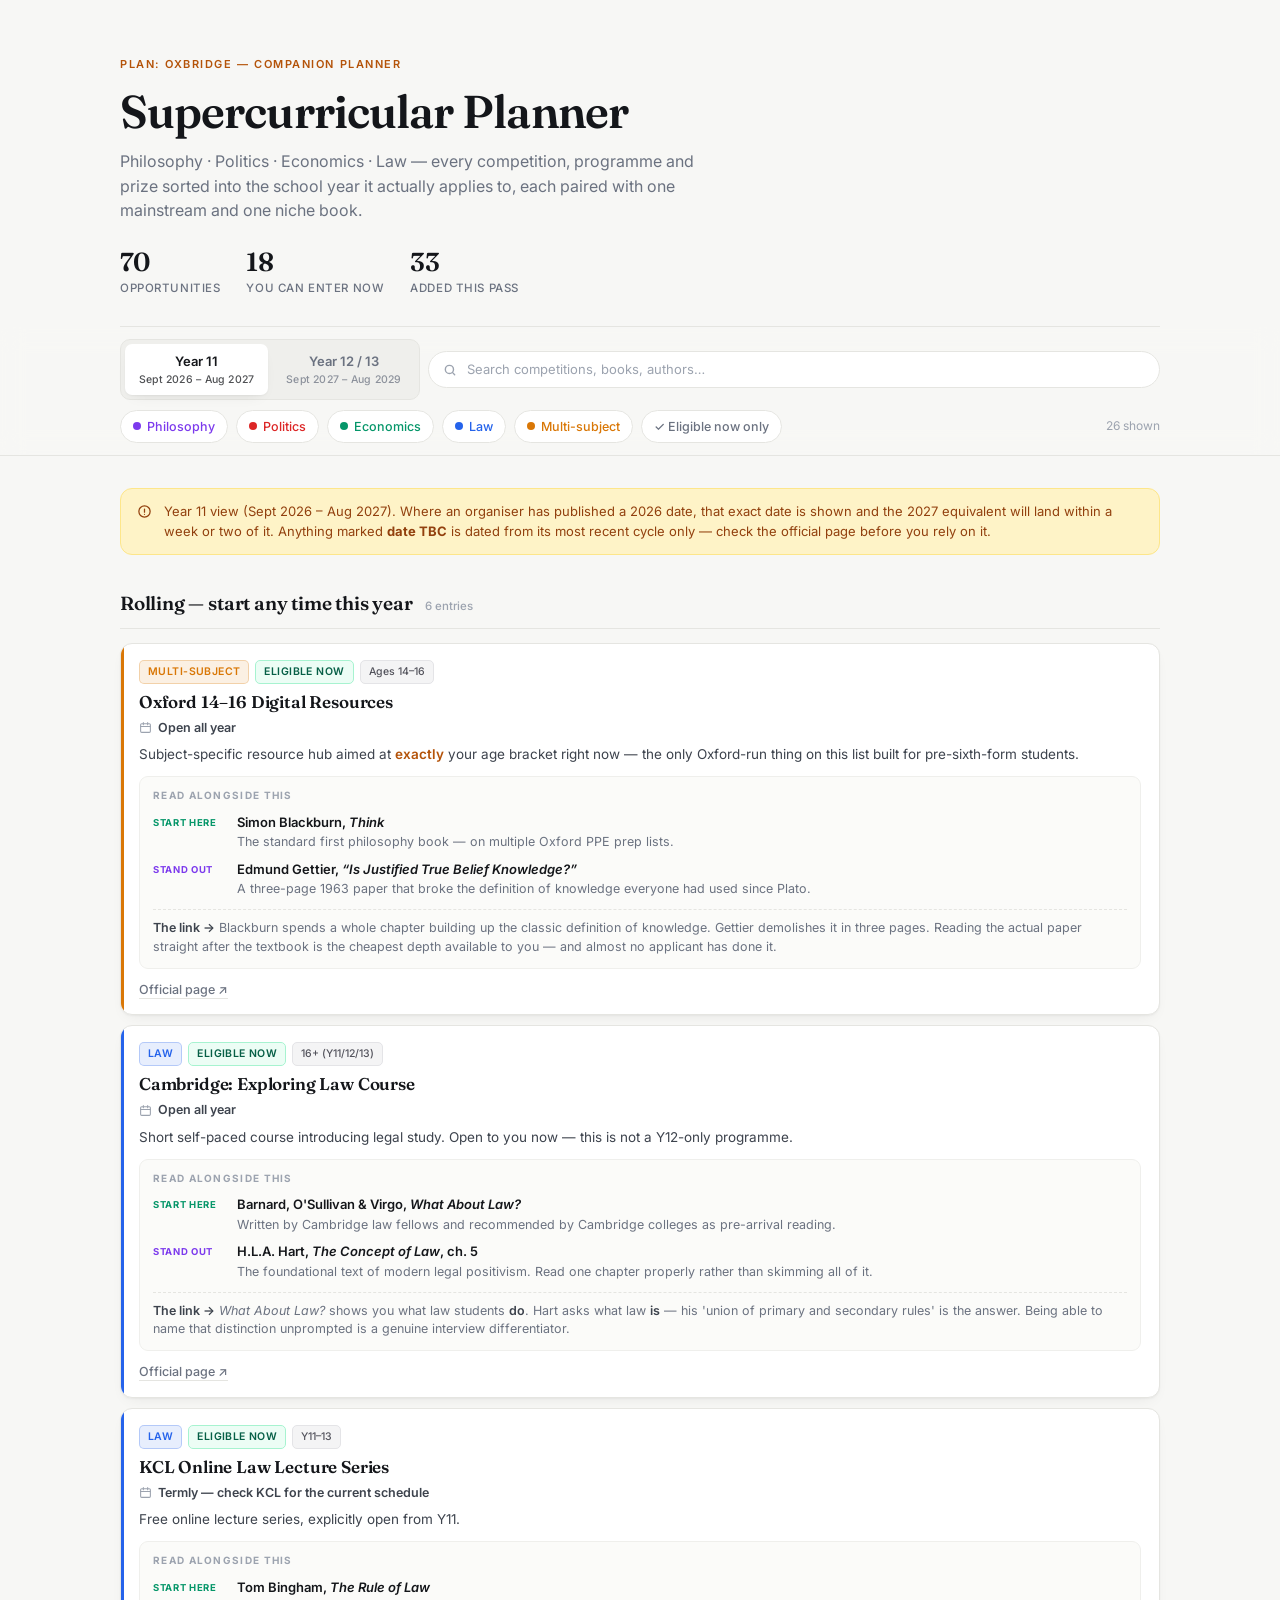
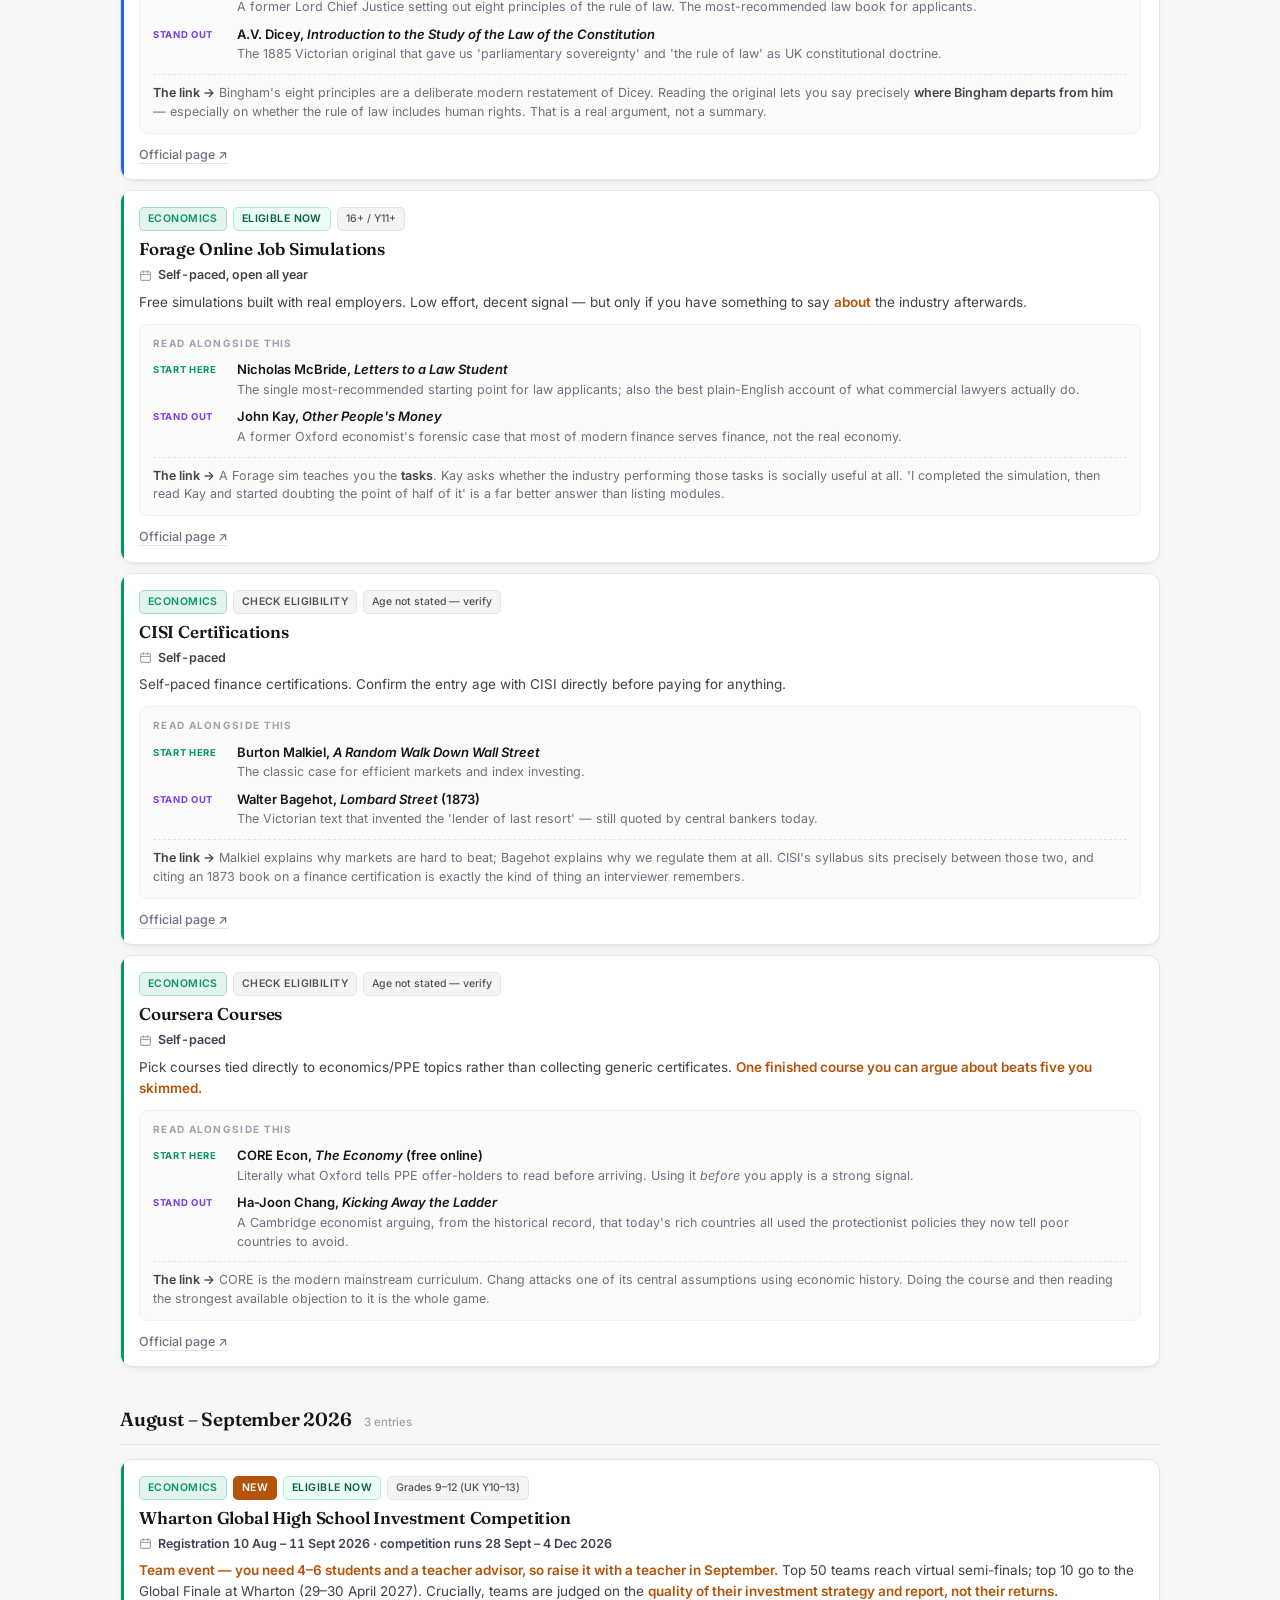
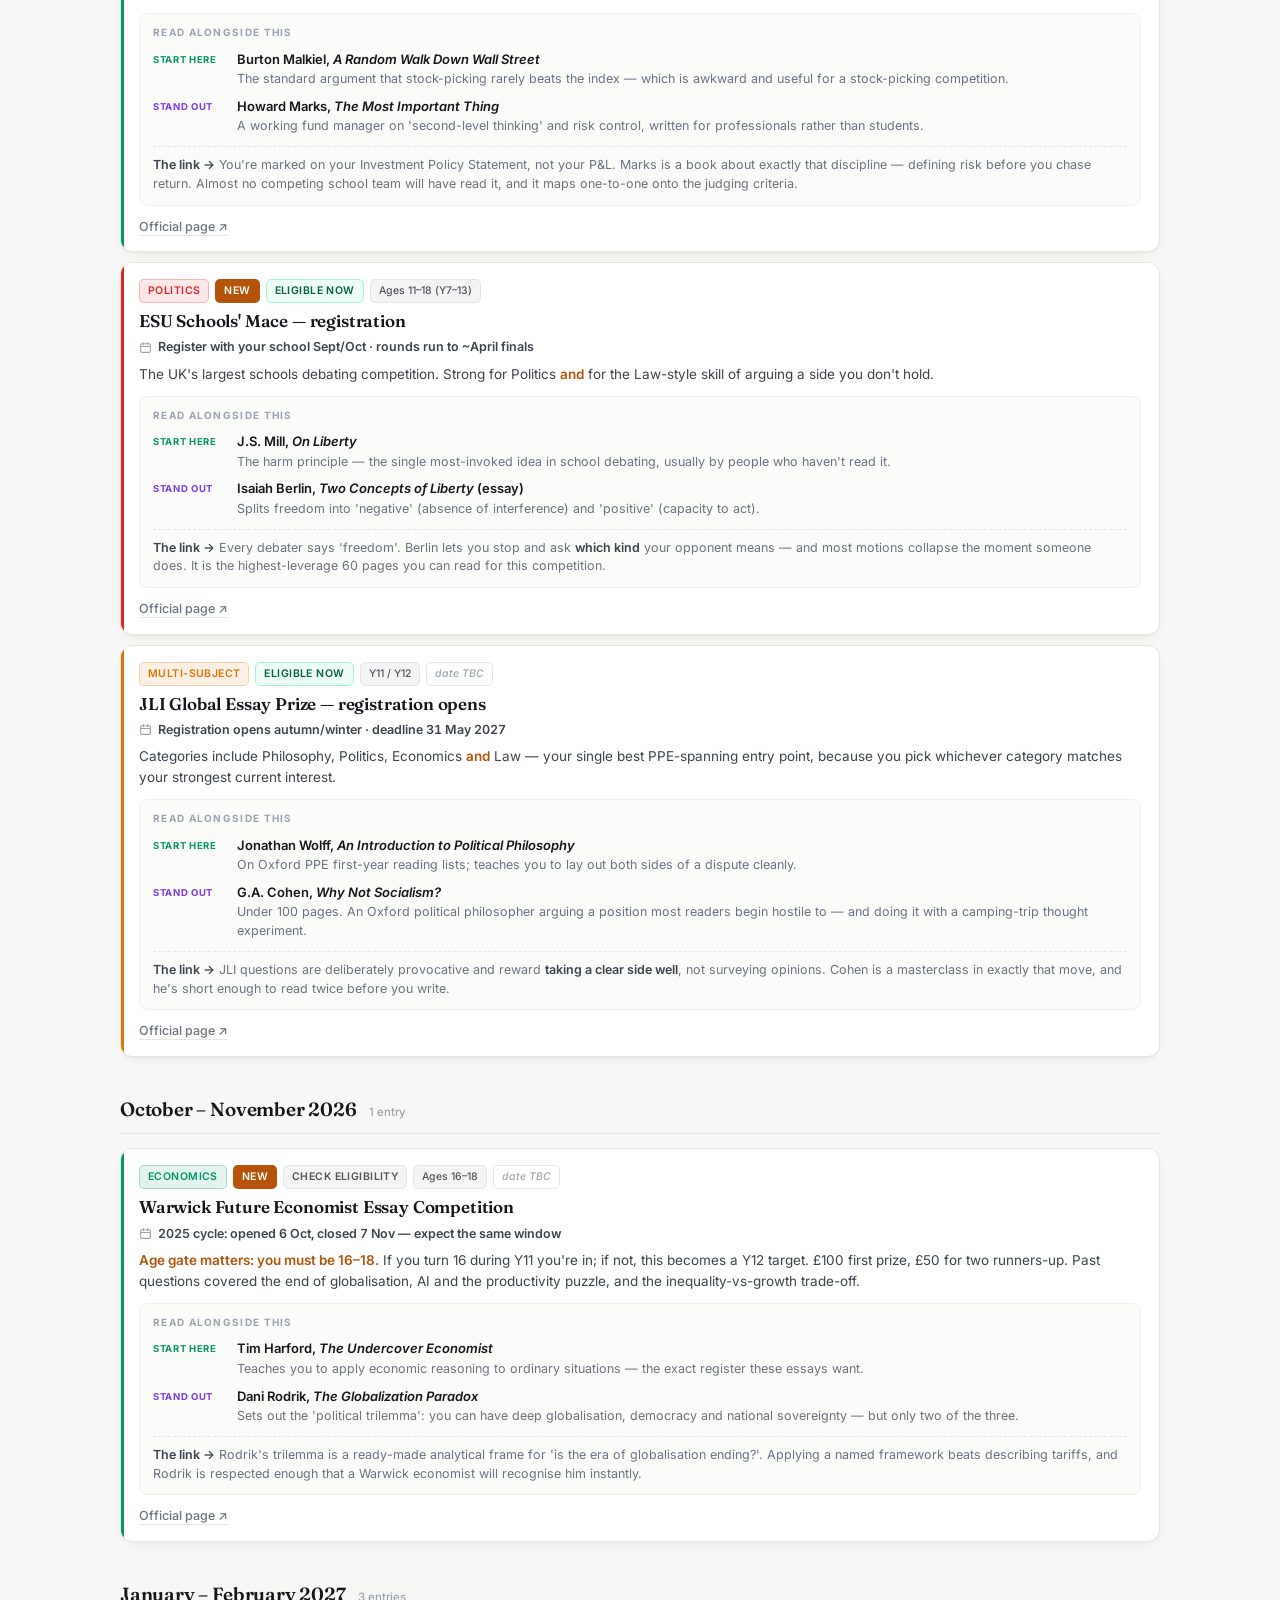
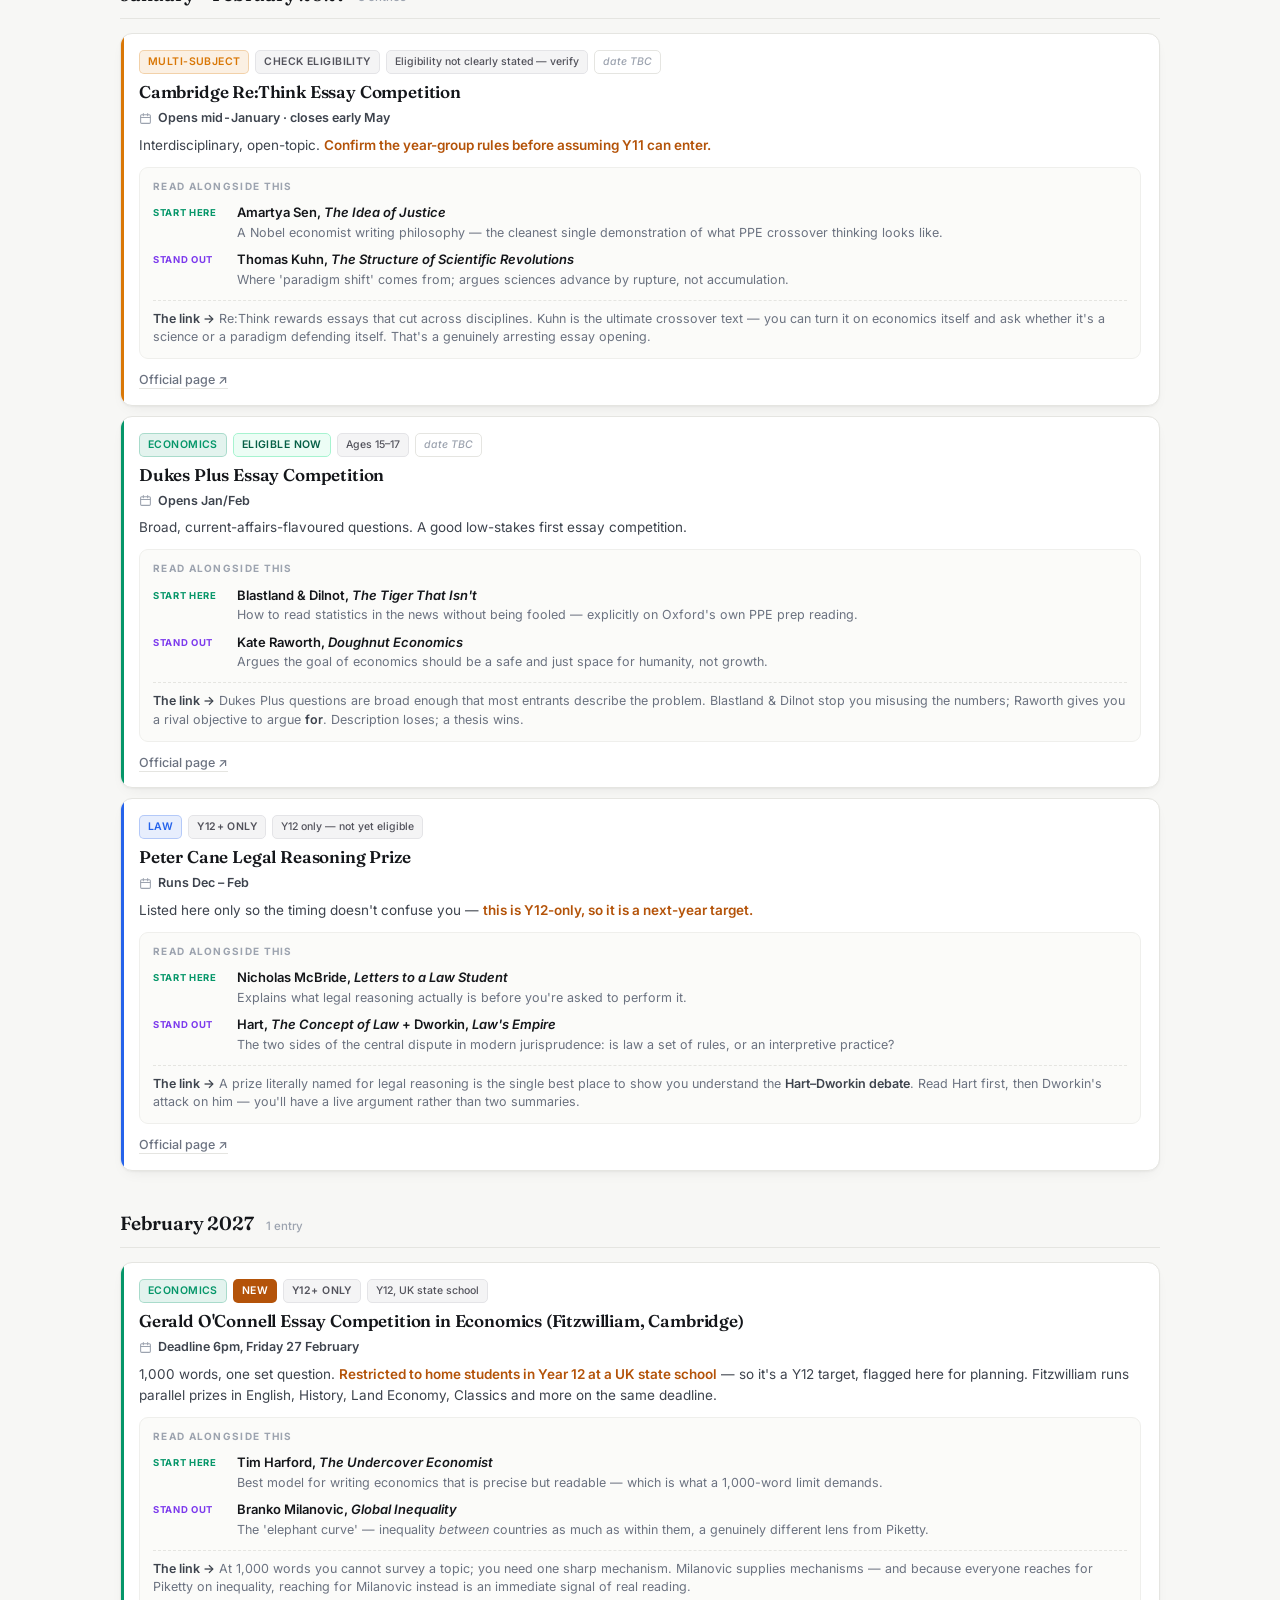
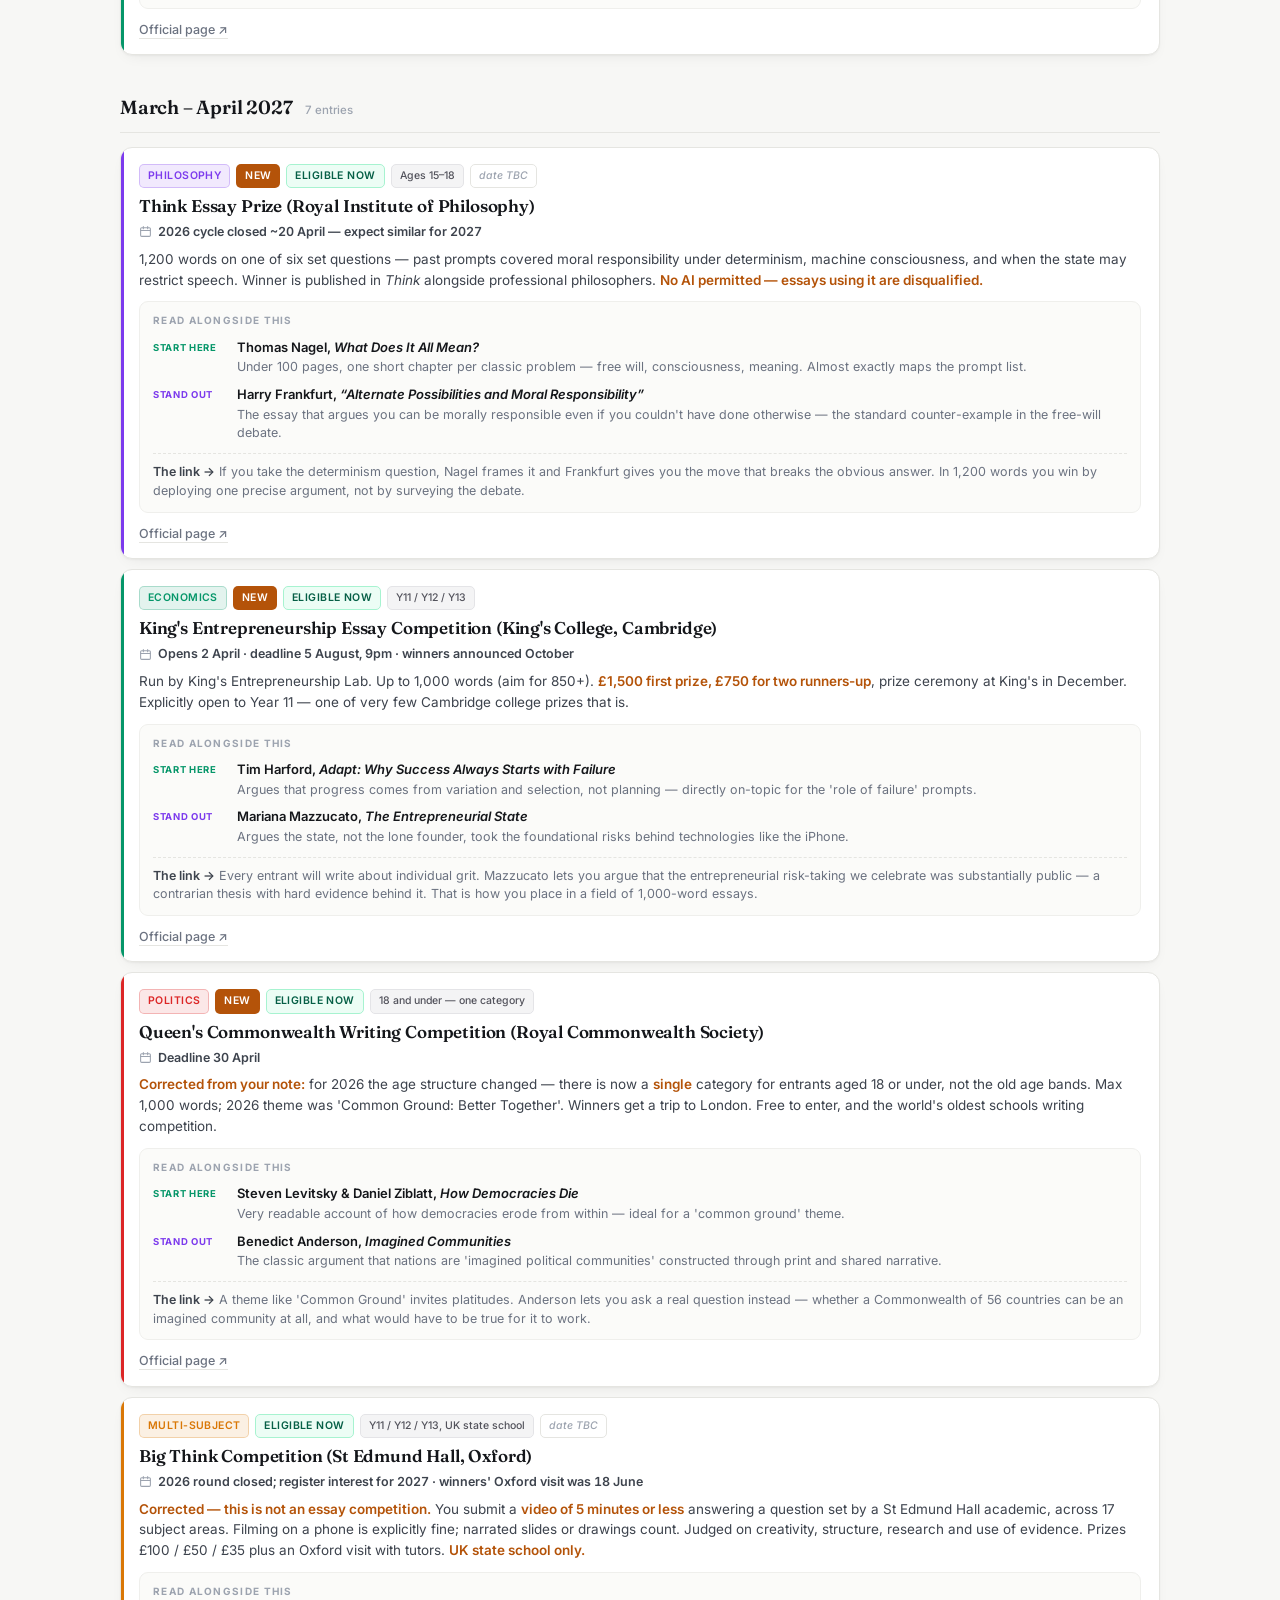
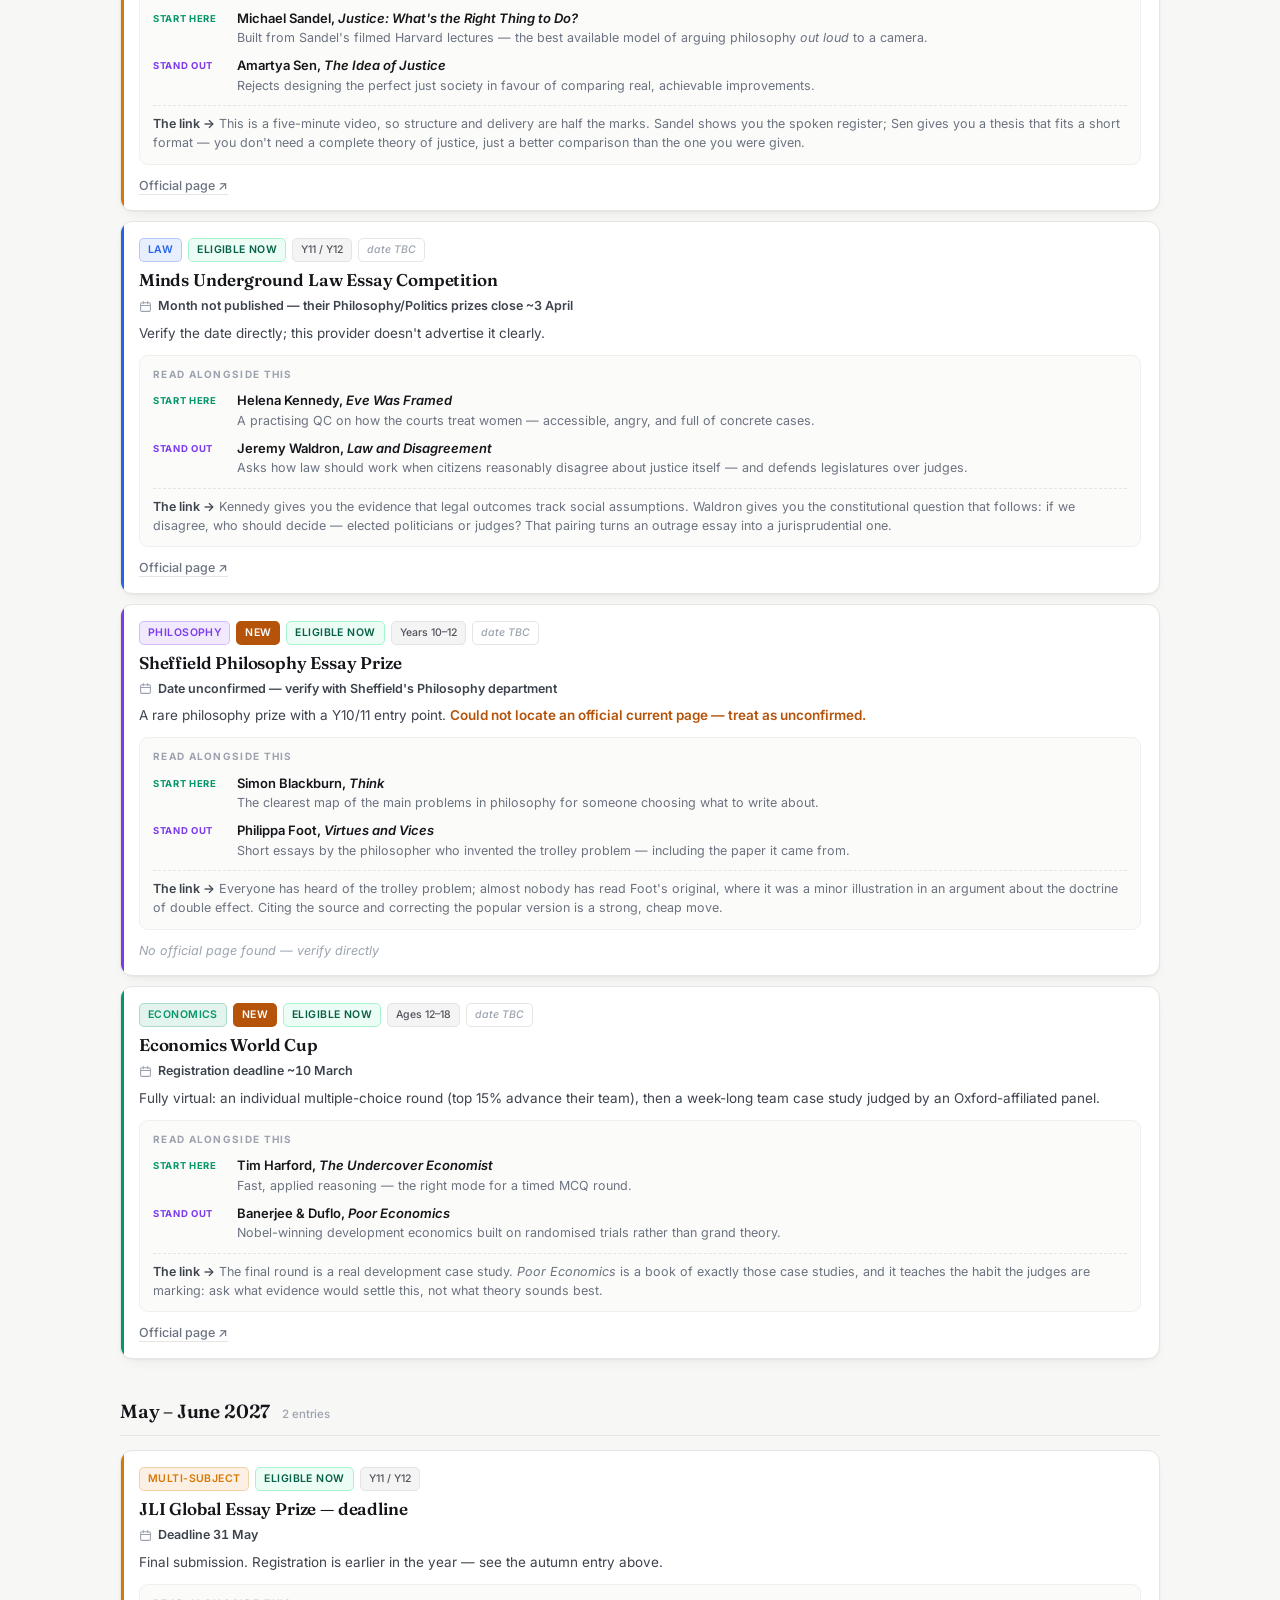
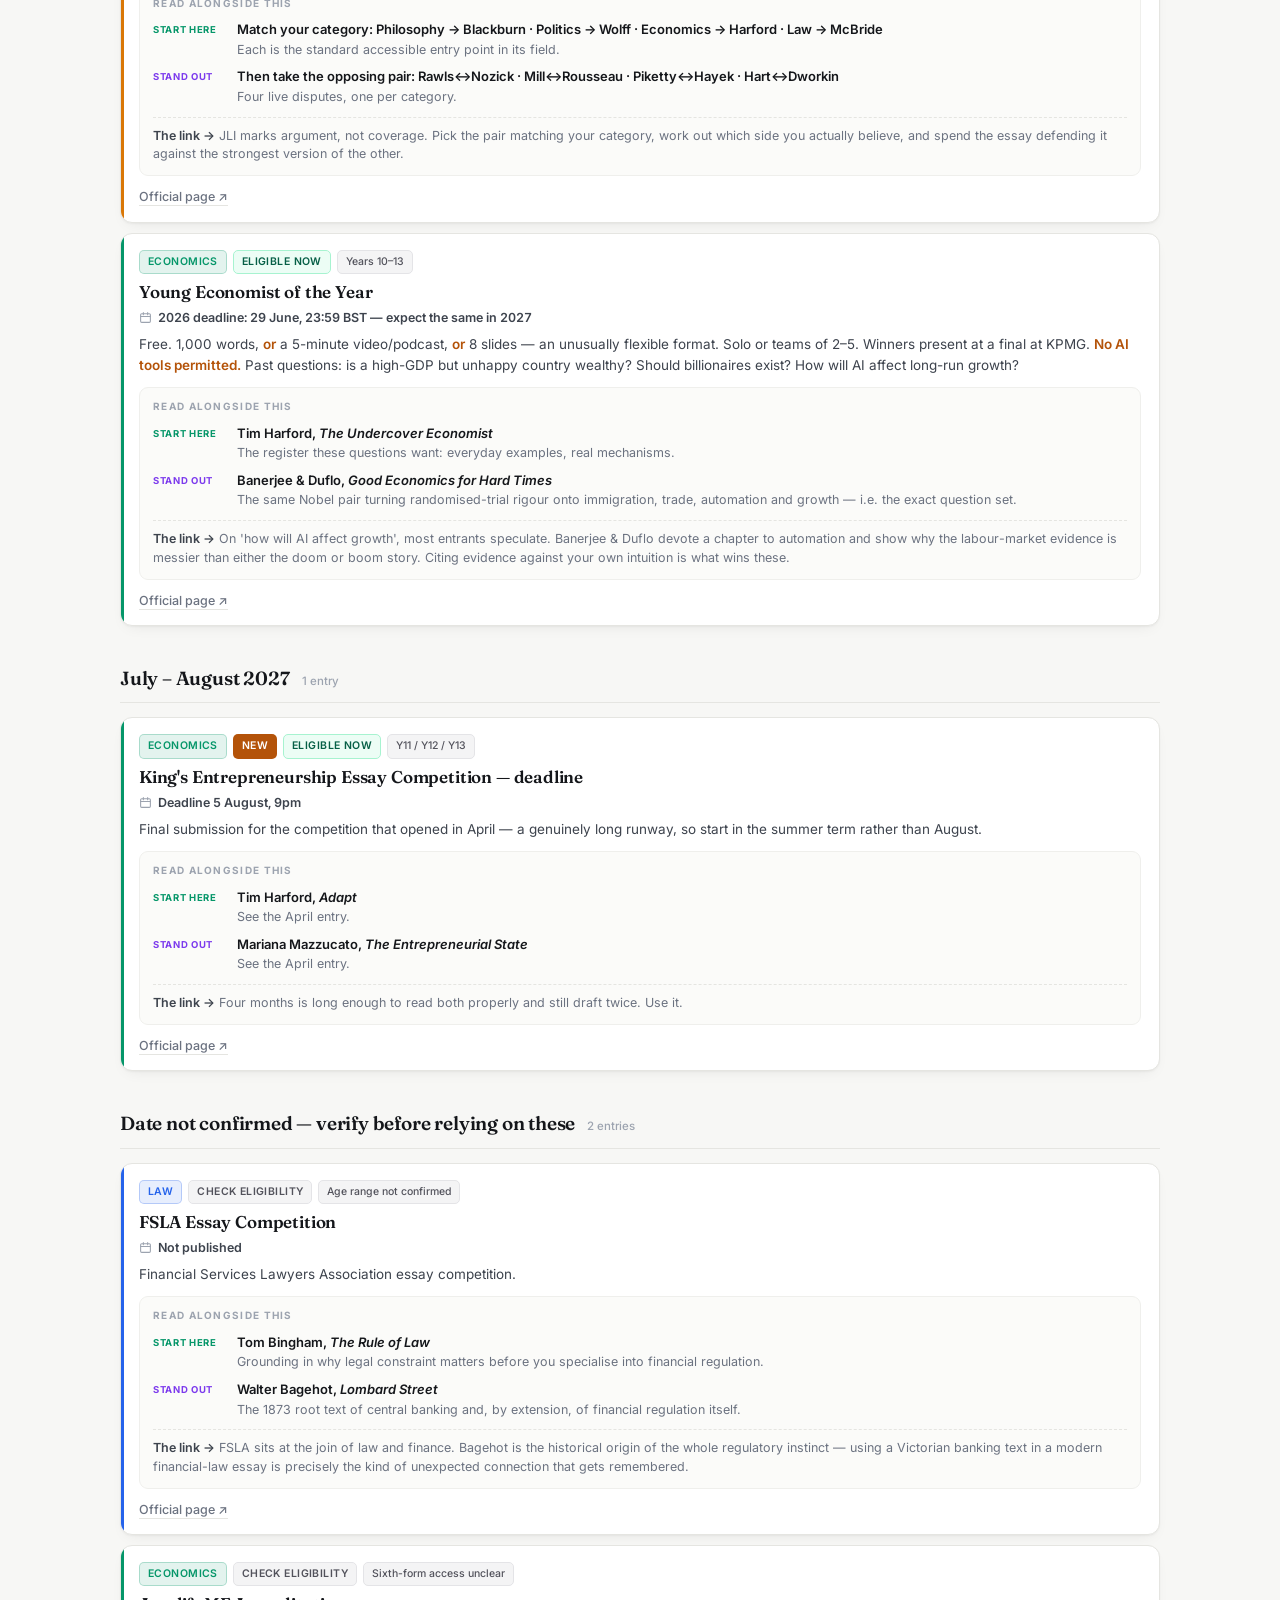
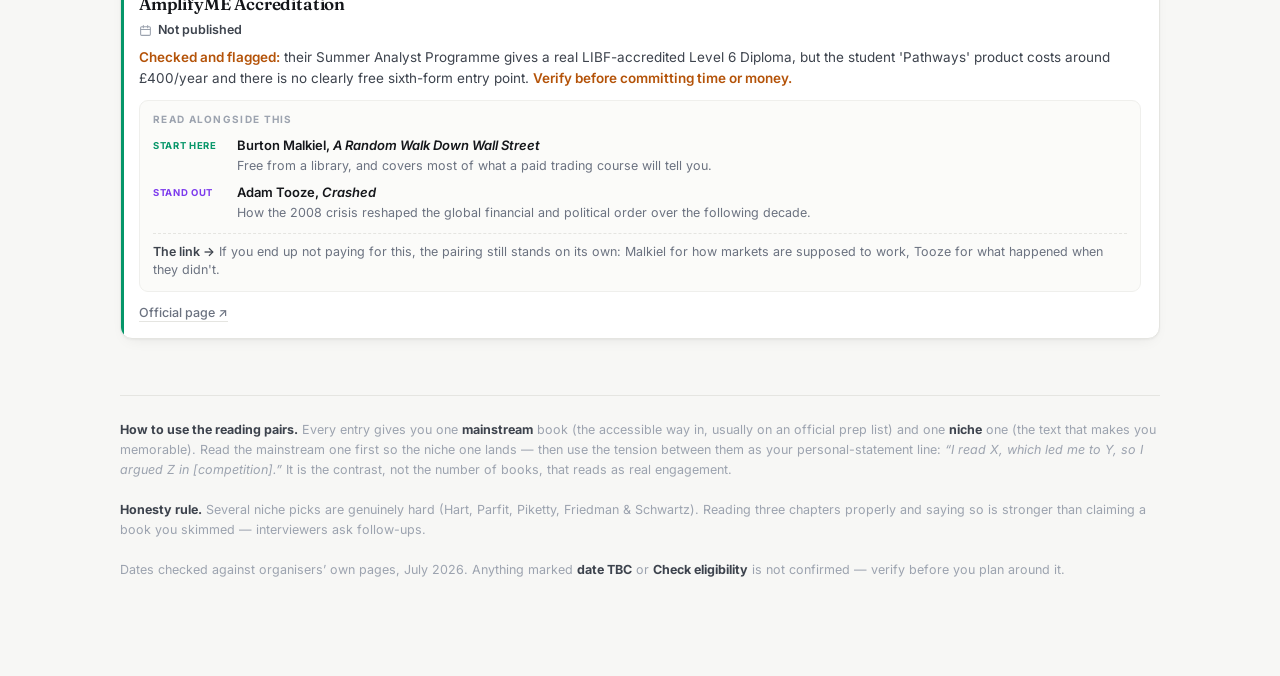
==== supercurricular_calendar.html @ 58dca65c "Add supercurricular planner and reading lists" ====
<!DOCTYPE html>
<html lang="en">
<head>
<meta charset="UTF-8">
<meta name="viewport" content="width=device-width, initial-scale=1">
<title>Supercurricular Planner — PPE &amp; Law</title>
<link rel="preconnect" href="https://fonts.googleapis.com">
<link rel="preconnect" href="https://fonts.gstatic.com" crossorigin>
<link href="https://fonts.googleapis.com/css2?family=Fraunces:opsz,wght@9..144,500;9..144,600;9..144,700&family=Inter:wght@400;500;600;700&display=swap" rel="stylesheet">
<style>
  :root{
    --bg:#F7F7F5;
    --surface:#FFFFFF;
    --surface-2:#FBFBF9;
    --ink:#14161A;
    --ink-2:#3D434D;
    --muted:#6B7280;
    --faint:#9CA3AF;
    --line:#E5E5E1;
    --line-2:#EFEFEC;
    --accent:#B45309;
    --phil:#7C3AED;
    --pol:#DC2626;
    --econ:#059669;
    --law:#2563EB;
    --multi:#D97706;
    --ok-bg:#ECFDF5; --ok-fg:#065F46; --ok-line:#A7F3D0;
    --wait-bg:#F4F4F5; --wait-fg:#52525B; --wait-line:#E4E4E7;
    --warn-bg:#FEF3C7; --warn-fg:#92400E; --warn-line:#FDE68A;
    --shadow:0 1px 2px rgba(16,18,22,.04), 0 6px 16px -8px rgba(16,18,22,.10);
    --shadow-lg:0 2px 4px rgba(16,18,22,.05), 0 18px 40px -20px rgba(16,18,22,.22);
    --radius:12px;
    --tab-well:#EFEFEC;
    --tab-sel:#FFFFFF;
  }
  @media (prefers-color-scheme: dark){
    :root{
      --bg:#0D0F12;
      --surface:#15181D;
      --surface-2:#1A1E24;
      --ink:#ECEEF1;
      --ink-2:#C3C9D2;
      --muted:#98A0AC;
      --faint:#6B7280;
      --line:#262B33;
      --line-2:#1F242B;
      --accent:#F59E0B;
      --phil:#A78BFA;
      --pol:#F87171;
      --econ:#34D399;
      --law:#60A5FA;
      --multi:#FBBF24;
      --ok-bg:#052E22; --ok-fg:#6EE7B7; --ok-line:#065F46;
      --wait-bg:#1C1F25; --wait-fg:#9CA3AF; --wait-line:#2A2F37;
      --warn-bg:#3B2A08; --warn-fg:#FCD34D; --warn-line:#5A4210;
      --shadow:0 1px 2px rgba(0,0,0,.4), 0 6px 16px -8px rgba(0,0,0,.6);
      --shadow-lg:0 2px 4px rgba(0,0,0,.4), 0 18px 40px -20px rgba(0,0,0,.8);
      --tab-well:#080A0D;
      --tab-sel:#232830;
    }
  }

  *{box-sizing:border-box;}
  html{-webkit-text-size-adjust:100%;}
  body{
    margin:0;
    background:var(--bg);
    color:var(--ink);
    font-family:'Inter',-apple-system,BlinkMacSystemFont,'Segoe UI',system-ui,sans-serif;
    font-size:15px;
    line-height:1.55;
    -webkit-font-smoothing:antialiased;
  }
  .wrap{max-width:1080px;margin:0 auto;padding:0 20px 96px;}
  .wrap.top{padding-bottom:0;}

  /* ---------- header ---------- */
  header.hero{
    padding:56px 0 28px;
    border-bottom:1px solid var(--line);
  }
  .eyebrow{
    font-size:11px;font-weight:600;letter-spacing:.14em;text-transform:uppercase;
    color:var(--accent);margin-bottom:14px;
  }
  h1{
    font-family:'Fraunces',Georgia,serif;
    font-weight:600;
    font-size:clamp(30px,4.4vw,46px);
    letter-spacing:-.02em;
    line-height:1.08;
    margin:0 0 12px;
  }
  .sub{color:var(--muted);font-size:16px;max-width:60ch;margin:0;}
  .stats{display:flex;flex-wrap:wrap;gap:26px;margin-top:26px;}
  .stat b{
    display:block;font-family:'Fraunces',Georgia,serif;font-size:26px;font-weight:600;
    letter-spacing:-.02em;line-height:1;
  }
  .stat span{font-size:11.5px;color:var(--muted);letter-spacing:.05em;text-transform:uppercase;font-weight:500;}

  /* ---------- toolbar ---------- */
  .toolbar{
    position:sticky;top:0;z-index:40;
    background:color-mix(in srgb, var(--bg) 88%, transparent);
    backdrop-filter:saturate(180%) blur(12px);
    -webkit-backdrop-filter:saturate(180%) blur(12px);
    border-bottom:1px solid var(--line);
    margin-bottom:32px;
  }
  .toolbar-inner{max-width:1080px;margin:0 auto;padding:12px 20px;display:flex;flex-direction:column;gap:10px;}
  .row{display:flex;flex-wrap:wrap;gap:8px;align-items:center;}

  .yeartabs{display:flex;gap:4px;background:var(--tab-well);border:1px solid var(--line);border-radius:10px;padding:4px;}
  .yeartab{
    appearance:none;border:0;background:transparent;cursor:pointer;
    font:inherit;font-size:13px;font-weight:600;color:var(--muted);
    padding:7px 14px;border-radius:7px;white-space:nowrap;transition:.15s;
  }
  .yeartab small{display:block;font-size:10.5px;font-weight:500;opacity:.75;letter-spacing:.02em;}
  .yeartab:hover{color:var(--ink);}
  .yeartab[aria-selected="true"]{background:var(--tab-sel);color:var(--ink);box-shadow:var(--shadow);}

  .pill{
    appearance:none;cursor:pointer;font:inherit;font-size:12.5px;font-weight:500;
    padding:6px 12px;border-radius:999px;border:1px solid var(--line);
    background:var(--surface);color:var(--muted);transition:.15s;
    display:inline-flex;align-items:center;gap:6px;white-space:nowrap;
  }
  .pill:hover{color:var(--ink);border-color:var(--faint);}
  .pill .dot{width:8px;height:8px;border-radius:50%;background:currentColor;flex:none;}
  .pill[aria-pressed="true"]{background:var(--ink);color:var(--bg);border-color:var(--ink);}
  .pill[aria-pressed="true"] .dot{background:var(--bg);}
  .pill.phil{color:var(--phil);} .pill.pol{color:var(--pol);}
  .pill.econ{color:var(--econ);} .pill.law{color:var(--law);} .pill.multi{color:var(--multi);}

  .search{
    flex:1;min-width:180px;
    display:flex;align-items:center;gap:8px;
    background:var(--surface);border:1px solid var(--line);border-radius:999px;
    padding:6px 14px;
  }
  .search input{
    flex:1;border:0;outline:0;background:transparent;font:inherit;font-size:13px;color:var(--ink);min-width:0;
  }
  .search input::placeholder{color:var(--faint);}
  .search svg{flex:none;color:var(--faint);}

  .toggle{
    appearance:none;cursor:pointer;font:inherit;font-size:12.5px;font-weight:500;
    padding:6px 12px;border-radius:999px;border:1px solid var(--line);
    background:var(--surface);color:var(--muted);transition:.15s;white-space:nowrap;
  }
  .toggle[aria-pressed="true"]{background:var(--ok-bg);color:var(--ok-fg);border-color:var(--ok-line);}
  .count{font-size:12px;color:var(--faint);margin-left:auto;white-space:nowrap;}

  /* ---------- caveat ---------- */
  .caveat{
    display:flex;gap:12px;
    background:var(--warn-bg);border:1px solid var(--warn-line);color:var(--warn-fg);
    padding:13px 16px;border-radius:var(--radius);font-size:13px;line-height:1.5;margin-bottom:34px;
  }
  .caveat svg{flex:none;margin-top:2px;}

  /* ---------- month ---------- */
  .month{margin-bottom:38px;}
  .month-head{
    display:flex;align-items:baseline;gap:12px;
    margin:0 0 14px;padding-bottom:9px;border-bottom:1px solid var(--line);
  }
  .month-head h2{
    font-family:'Fraunces',Georgia,serif;font-weight:600;font-size:19px;
    letter-spacing:-.01em;margin:0;
  }
  .month-head .n{font-size:11.5px;color:var(--faint);font-weight:500;}

  /* ---------- card ---------- */
  .card{
    background:var(--surface);
    border:1px solid var(--line);
    border-radius:var(--radius);
    padding:16px 18px 15px;
    margin-bottom:10px;
    box-shadow:var(--shadow);
    position:relative;
    overflow:hidden;
    transition:box-shadow .18s ease, transform .18s ease, border-color .18s ease;
  }
  .card::before{
    content:"";position:absolute;left:0;top:0;bottom:0;width:3px;background:var(--sc,var(--multi));
  }
  .card:hover{box-shadow:var(--shadow-lg);transform:translateY(-1px);border-color:var(--faint);}
  .card.phil{--sc:var(--phil);} .card.pol{--sc:var(--pol);}
  .card.econ{--sc:var(--econ);} .card.law{--sc:var(--law);} .card.multi{--sc:var(--multi);}

  .meta{display:flex;flex-wrap:wrap;gap:6px;align-items:center;margin-bottom:7px;}
  .chip{
    font-size:10.5px;font-weight:600;letter-spacing:.04em;text-transform:uppercase;
    padding:3px 8px;border-radius:5px;white-space:nowrap;
    border:1px solid transparent;
  }
  .chip.subj{color:var(--sc);background:color-mix(in srgb, var(--sc) 11%, transparent);border-color:color-mix(in srgb, var(--sc) 26%, transparent);}
  .chip.new{background:var(--accent);color:#fff;}
  @media (prefers-color-scheme: dark){ .chip.new{color:#1A1206;} }
  .chip.yr{background:var(--wait-bg);color:var(--wait-fg);border-color:var(--wait-line);text-transform:none;letter-spacing:0;font-weight:500;}
  .chip.elig-now{background:var(--ok-bg);color:var(--ok-fg);border-color:var(--ok-line);}
  .chip.elig-later{background:var(--wait-bg);color:var(--wait-fg);border-color:var(--wait-line);}
  .chip.tbc{background:transparent;color:var(--faint);border-color:var(--line);text-transform:none;letter-spacing:0;font-weight:500;font-style:italic;}

  .card h3{
    font-family:'Fraunces',Georgia,serif;font-weight:600;font-size:17px;
    letter-spacing:-.01em;margin:0 0 5px;line-height:1.25;
  }
  .when{
    display:inline-flex;align-items:center;gap:6px;
    font-size:12.5px;font-weight:600;color:var(--ink-2);
    font-variant-numeric:tabular-nums;margin-bottom:7px;
  }
  .when svg{color:var(--faint);flex:none;}
  .note{font-size:13.5px;color:var(--ink-2);line-height:1.55;margin:0 0 11px;}
  .note em{color:var(--accent);font-style:normal;font-weight:600;}

  /* ---------- reading ---------- */
  .reading{
    background:var(--surface-2);
    border:1px solid var(--line-2);
    border-radius:9px;
    padding:11px 13px;
    margin-bottom:11px;
  }
  .reading-h{
    font-size:10px;font-weight:700;letter-spacing:.13em;text-transform:uppercase;
    color:var(--faint);margin-bottom:9px;
  }
  .book{display:grid;grid-template-columns:74px 1fr;gap:10px;align-items:start;margin-bottom:8px;font-size:13px;line-height:1.5;}
  .book:last-of-type{margin-bottom:0;}
  .book .lbl{
    font-size:9.5px;font-weight:700;letter-spacing:.07em;text-transform:uppercase;
    padding:3px 0 0;color:var(--faint);
  }
  .book.m .lbl{color:var(--econ);}
  .book.n .lbl{color:var(--phil);}
  .book .txt{color:var(--ink-2);}
  .book .txt b{color:var(--ink);font-weight:600;}
  .book .txt i{font-style:italic;}
  .book .txt .why{display:block;color:var(--muted);font-size:12.5px;margin-top:1px;}
  .thelink{
    margin-top:10px;padding-top:9px;border-top:1px dashed var(--line);
    font-size:12.5px;color:var(--muted);line-height:1.5;
  }
  .thelink b{color:var(--ink-2);font-weight:600;}

  .src{font-size:12.5px;}
  .src a{
    color:var(--muted);text-decoration:none;font-weight:500;
    border-bottom:1px solid var(--line);padding-bottom:1px;transition:.15s;
  }
  .src a:hover{color:var(--accent);border-color:var(--accent);}
  .src .nolink{color:var(--faint);font-style:italic;}

  .empty{text-align:center;padding:60px 20px;color:var(--muted);font-size:14px;}
  .empty b{display:block;font-family:'Fraunces',Georgia,serif;font-size:19px;color:var(--ink);margin-bottom:6px;font-weight:600;}

  footer{margin-top:56px;padding-top:24px;border-top:1px solid var(--line);font-size:12.5px;color:var(--faint);line-height:1.6;}
  footer b{color:var(--ink-2);}

  @media (max-width:640px){
    .wrap{padding:0 14px 70px;}
    header.hero{padding:36px 0 22px;}
    .stats{gap:18px;}
    .book{grid-template-columns:1fr;gap:2px;}
    .book .lbl{padding:0;}
    .count{margin-left:0;width:100%;}
  }
</style>
</head>
<body>

<div class="wrap top">
  <header class="hero">
    <div class="eyebrow">Plan: Oxbridge — companion planner</div>
    <h1>Supercurricular Planner</h1>
    <p class="sub">Philosophy · Politics · Economics · Law — every competition, programme and prize sorted into the school year it actually applies to, each paired with one mainstream and one niche book.</p>
    <div class="stats">
      <div class="stat"><b id="s-total">—</b><span>opportunities</span></div>
      <div class="stat"><b id="s-now">—</b><span>you can enter now</span></div>
      <div class="stat"><b id="s-new">—</b><span>added this pass</span></div>
    </div>
  </header>
</div>

<div class="toolbar">
  <div class="toolbar-inner">
    <div class="row">
      <div class="yeartabs" id="yeartabs" role="tablist"></div>
      <div class="search">
        <svg width="14" height="14" viewBox="0 0 24 24" fill="none" stroke="currentColor" stroke-width="2.4" stroke-linecap="round"><circle cx="11" cy="11" r="7"/><path d="M20 20l-3.5-3.5"/></svg>
        <input type="search" id="q" placeholder="Search competitions, books, authors…" autocomplete="off">
      </div>
    </div>
    <div class="row" id="filters"></div>
  </div>
</div>

<div class="wrap">
  <div class="caveat" id="caveat"></div>
  <main id="content"></main>
  <footer id="foot"></footer>
</div>

<script>
/* ============================================================
   DATA
   s   : phil | pol | econ | law | multi
   elig: "now"   — you can enter this as a Year 11
         "later" — Y12+ only, listed so the timing doesn't surprise you
         "check" — eligibility genuinely unconfirmed
   reading: { m: mainstream entry point, n: niche standout, link: how to use the pair }
   ============================================================ */
const CAVEATS = {
  y11:"Year 11 view (Sept 2026 – Aug 2027). Where an organiser has published a 2026 date, that exact date is shown and the 2027 equivalent will land within a week or two of it. Anything marked <b>date TBC</b> is dated from its most recent cycle only — check the official page before you rely on it.",
  y1213:"Year 12/13 view (Sept 2027 onward). Almost nothing has published 2027-28 or 2028-29 dates yet. Every date below is the most recent <i>confirmed</i> cycle, shown as a reliable guide to the month — not a confirmed future date. Re-check each site when you actually reach that year."
};

const DATA = {};

DATA.y11 = [
{ month:"Rolling — start any time this year", items:[

  {t:"Oxford 14–16 Digital Resources", s:"multi", yr:"Ages 14–16", elig:"now",
   when:"Open all year", link:"https://www.ox.ac.uk/admissions/undergraduate/increasing-access/ug-digital-resources/students-12-16",
   note:"Subject-specific resource hub aimed at <em>exactly</em> your age bracket right now — the only Oxford-run thing on this list built for pre-sixth-form students.",
   reading:{
     m:"Simon Blackburn, <i>Think</i>|The standard first philosophy book — on multiple Oxford PPE prep lists.",
     n:"Edmund Gettier, <i>“Is Justified True Belief Knowledge?”</i>|A three-page 1963 paper that broke the definition of knowledge everyone had used since Plato.",
     link:"Blackburn spends a whole chapter building up the classic definition of knowledge. Gettier demolishes it in three pages. Reading the actual paper straight after the textbook is the cheapest depth available to you — and almost no applicant has done it."}},

  {t:"Cambridge: Exploring Law Course", s:"law", yr:"16+ (Y11/12/13)", elig:"now",
   when:"Open all year", link:"https://www.law.cam.ac.uk/access-outreach/exploring-law-course-studying-law-university",
   note:"Short self-paced course introducing legal study. Open to you now — this is not a Y12-only programme.",
   reading:{
     m:"Barnard, O'Sullivan &amp; Virgo, <i>What About Law?</i>|Written by Cambridge law fellows and recommended by Cambridge colleges as pre-arrival reading.",
     n:"H.L.A. Hart, <i>The Concept of Law</i>, ch. 5|The foundational text of modern legal positivism. Read one chapter properly rather than skimming all of it.",
     link:"<i>What About Law?</i> shows you what law students <b>do</b>. Hart asks what law <b>is</b> — his 'union of primary and secondary rules' is the answer. Being able to name that distinction unprompted is a genuine interview differentiator."}},

  {t:"KCL Online Law Lecture Series", s:"law", yr:"Y11–13", elig:"now",
   when:"Termly — check KCL for the current schedule", link:"https://www.kcl.ac.uk/study/social-mobility/projects/prospective-students/online-law-lecture-series",
   note:"Free online lecture series, explicitly open from Y11.",
   reading:{
     m:"Tom Bingham, <i>The Rule of Law</i>|A former Lord Chief Justice setting out eight principles of the rule of law. The most-recommended law book for applicants.",
     n:"A.V. Dicey, <i>Introduction to the Study of the Law of the Constitution</i>|The 1885 Victorian original that gave us 'parliamentary sovereignty' and 'the rule of law' as UK constitutional doctrine.",
     link:"Bingham's eight principles are a deliberate modern restatement of Dicey. Reading the original lets you say precisely <b>where Bingham departs from him</b> — especially on whether the rule of law includes human rights. That is a real argument, not a summary."}},

  {t:"Forage Online Job Simulations", s:"econ", yr:"16+ / Y11+", elig:"now",
   when:"Self-paced, open all year", link:"https://www.theforage.com/",
   note:"Free simulations built with real employers. Low effort, decent signal — but only if you have something to say <em>about</em> the industry afterwards.",
   reading:{
     m:"Nicholas McBride, <i>Letters to a Law Student</i>|The single most-recommended starting point for law applicants; also the best plain-English account of what commercial lawyers actually do.",
     n:"John Kay, <i>Other People's Money</i>|A former Oxford economist's forensic case that most of modern finance serves finance, not the real economy.",
     link:"A Forage sim teaches you the <b>tasks</b>. Kay asks whether the industry performing those tasks is socially useful at all. 'I completed the simulation, then read Kay and started doubting the point of half of it' is a far better answer than listing modules."}},

  {t:"CISI Certifications", s:"econ", yr:"Age not stated — verify", elig:"check",
   when:"Self-paced", link:"https://www.cisi.org/cisiweb2",
   note:"Self-paced finance certifications. Confirm the entry age with CISI directly before paying for anything.",
   reading:{
     m:"Burton Malkiel, <i>A Random Walk Down Wall Street</i>|The classic case for efficient markets and index investing.",
     n:"Walter Bagehot, <i>Lombard Street</i> (1873)|The Victorian text that invented the 'lender of last resort' — still quoted by central bankers today.",
     link:"Malkiel explains why markets are hard to beat; Bagehot explains why we regulate them at all. CISI's syllabus sits precisely between those two, and citing an 1873 book on a finance certification is exactly the kind of thing an interviewer remembers."}},

  {t:"Coursera Courses", s:"econ", yr:"Age not stated — verify", elig:"check",
   when:"Self-paced", link:"https://www.coursera.org/",
   note:"Pick courses tied directly to economics/PPE topics rather than collecting generic certificates. <em>One finished course you can argue about beats five you skimmed.</em>",
   reading:{
     m:"CORE Econ, <i>The Economy</i> (free online)|Literally what Oxford tells PPE offer-holders to read before arriving. Using it <i>before</i> you apply is a strong signal.",
     n:"Ha-Joon Chang, <i>Kicking Away the Ladder</i>|A Cambridge economist arguing, from the historical record, that today's rich countries all used the protectionist policies they now tell poor countries to avoid.",
     link:"CORE is the modern mainstream curriculum. Chang attacks one of its central assumptions using economic history. Doing the course and then reading the strongest available objection to it is the whole game."}},
]},

{ month:"August – September 2026", items:[

  {t:"Wharton Global High School Investment Competition", s:"econ", yr:"Grades 9–12 (UK Y10–13)", elig:"now", tag:"NEW",
   when:"Registration 10 Aug – 11 Sept 2026 · competition runs 28 Sept – 4 Dec 2026",
   link:"https://globalyouth.wharton.upenn.edu/competitions/investment-competition/",
   note:"<em>Team event — you need 4–6 students and a teacher advisor, so raise it with a teacher in September.</em> Top 50 teams reach virtual semi-finals; top 10 go to the Global Finale at Wharton (29–30 April 2027). Crucially, teams are judged on the <em>quality of their investment strategy and report, not their returns.</em>",
   reading:{
     m:"Burton Malkiel, <i>A Random Walk Down Wall Street</i>|The standard argument that stock-picking rarely beats the index — which is awkward and useful for a stock-picking competition.",
     n:"Howard Marks, <i>The Most Important Thing</i>|A working fund manager on 'second-level thinking' and risk control, written for professionals rather than students.",
     link:"You're marked on your Investment Policy Statement, not your P&amp;L. Marks is a book about exactly that discipline — defining risk before you chase return. Almost no competing school team will have read it, and it maps one-to-one onto the judging criteria."}},

  {t:"ESU Schools' Mace — registration", s:"pol", yr:"Ages 11–18 (Y7–13)", elig:"now", tag:"NEW",
   when:"Register with your school Sept/Oct · rounds run to ~April finals",
   link:"https://www.esu.org/competitions/schools-mace/",
   note:"The UK's largest schools debating competition. Strong for Politics <em>and</em> for the Law-style skill of arguing a side you don't hold.",
   reading:{
     m:"J.S. Mill, <i>On Liberty</i>|The harm principle — the single most-invoked idea in school debating, usually by people who haven't read it.",
     n:"Isaiah Berlin, <i>Two Concepts of Liberty</i> (essay)|Splits freedom into 'negative' (absence of interference) and 'positive' (capacity to act).",
     link:"Every debater says 'freedom'. Berlin lets you stop and ask <b>which kind</b> your opponent means — and most motions collapse the moment someone does. It is the highest-leverage 60 pages you can read for this competition."}},

  {t:"JLI Global Essay Prize — registration opens", s:"multi", yr:"Y11 / Y12", elig:"now", tbc:true,
   when:"Registration opens autumn/winter · deadline 31 May 2027",
   link:"https://www.johnlockeinstitute.com/essay-competition",
   note:"Categories include Philosophy, Politics, Economics <em>and</em> Law — your single best PPE-spanning entry point, because you pick whichever category matches your strongest current interest.",
   reading:{
     m:"Jonathan Wolff, <i>An Introduction to Political Philosophy</i>|On Oxford PPE first-year reading lists; teaches you to lay out both sides of a dispute cleanly.",
     n:"G.A. Cohen, <i>Why Not Socialism?</i>|Under 100 pages. An Oxford political philosopher arguing a position most readers begin hostile to — and doing it with a camping-trip thought experiment.",
     link:"JLI questions are deliberately provocative and reward <b>taking a clear side well</b>, not surveying opinions. Cohen is a masterclass in exactly that move, and he's short enough to read twice before you write."}},
]},

{ month:"October – November 2026", items:[

  {t:"Warwick Future Economist Essay Competition", s:"econ", yr:"Ages 16–18", elig:"check", tag:"NEW", tbc:true,
   when:"2025 cycle: opened 6 Oct, closed 7 Nov — expect the same window",
   link:"https://www.warwickeconomicssociety.com/copy-of-careers-talks",
   note:"<em>Age gate matters: you must be 16–18.</em> If you turn 16 during Y11 you're in; if not, this becomes a Y12 target. £100 first prize, £50 for two runners-up. Past questions covered the end of globalisation, AI and the productivity puzzle, and the inequality-vs-growth trade-off.",
   reading:{
     m:"Tim Harford, <i>The Undercover Economist</i>|Teaches you to apply economic reasoning to ordinary situations — the exact register these essays want.",
     n:"Dani Rodrik, <i>The Globalization Paradox</i>|Sets out the 'political trilemma': you can have deep globalisation, democracy and national sovereignty — but only two of the three.",
     link:"Rodrik's trilemma is a ready-made analytical frame for 'is the era of globalisation ending?'. Applying a named framework beats describing tariffs, and Rodrik is respected enough that a Warwick economist will recognise him instantly."}},
]},

{ month:"January – February 2027", items:[

  {t:"Cambridge Re:Think Essay Competition", s:"multi", yr:"Eligibility not clearly stated — verify", elig:"check", tbc:true,
   when:"Opens mid-January · closes early May", link:"https://cambridge-research.org/essay-competition/",
   note:"Interdisciplinary, open-topic. <em>Confirm the year-group rules before assuming Y11 can enter.</em>",
   reading:{
     m:"Amartya Sen, <i>The Idea of Justice</i>|A Nobel economist writing philosophy — the cleanest single demonstration of what PPE crossover thinking looks like.",
     n:"Thomas Kuhn, <i>The Structure of Scientific Revolutions</i>|Where 'paradigm shift' comes from; argues sciences advance by rupture, not accumulation.",
     link:"Re:Think rewards essays that cut across disciplines. Kuhn is the ultimate crossover text — you can turn it on economics itself and ask whether it's a science or a paradigm defending itself. That's a genuinely arresting essay opening."}},

  {t:"Dukes Plus Essay Competition", s:"econ", yr:"Ages 15–17", elig:"now", tbc:true,
   when:"Opens Jan/Feb", link:"https://dukesplus.com/essay-competition-2026/",
   note:"Broad, current-affairs-flavoured questions. A good low-stakes first essay competition.",
   reading:{
     m:"Blastland &amp; Dilnot, <i>The Tiger That Isn't</i>|How to read statistics in the news without being fooled — explicitly on Oxford's own PPE prep reading.",
     n:"Kate Raworth, <i>Doughnut Economics</i>|Argues the goal of economics should be a safe and just space for humanity, not growth.",
     link:"Dukes Plus questions are broad enough that most entrants describe the problem. Blastland &amp; Dilnot stop you misusing the numbers; Raworth gives you a rival objective to argue <b>for</b>. Description loses; a thesis wins."}},

  {t:"Peter Cane Legal Reasoning Prize", s:"law", yr:"Y12 only — not yet eligible", elig:"later",
   when:"Runs Dec – Feb", link:"https://www.ccc.ox.ac.uk/peter-cane-legal-reasoning-prize",
   note:"Listed here only so the timing doesn't confuse you — <em>this is Y12-only, so it is a next-year target.</em>",
   reading:{
     m:"Nicholas McBride, <i>Letters to a Law Student</i>|Explains what legal reasoning actually is before you're asked to perform it.",
     n:"Hart, <i>The Concept of Law</i> + Dworkin, <i>Law's Empire</i>|The two sides of the central dispute in modern jurisprudence: is law a set of rules, or an interpretive practice?",
     link:"A prize literally named for legal reasoning is the single best place to show you understand the <b>Hart–Dworkin debate</b>. Read Hart first, then Dworkin's attack on him — you'll have a live argument rather than two summaries."}},
]},

{ month:"February 2027", items:[

  {t:"Gerald O'Connell Essay Competition in Economics (Fitzwilliam, Cambridge)", s:"econ", yr:"Y12, UK state school", elig:"later", tag:"NEW",
   when:"Deadline 6pm, Friday 27 February", link:"https://www.fitz.cam.ac.uk/fitzwilliam-college-essay-competitions-2026",
   note:"1,000 words, one set question. <em>Restricted to home students in Year 12 at a UK state school</em> — so it's a Y12 target, flagged here for planning. Fitzwilliam runs parallel prizes in English, History, Land Economy, Classics and more on the same deadline.",
   reading:{
     m:"Tim Harford, <i>The Undercover Economist</i>|Best model for writing economics that is precise but readable — which is what a 1,000-word limit demands.",
     n:"Branko Milanovic, <i>Global Inequality</i>|The 'elephant curve' — inequality <i>between</i> countries as much as within them, a genuinely different lens from Piketty.",
     link:"At 1,000 words you cannot survey a topic; you need one sharp mechanism. Milanovic supplies mechanisms — and because everyone reaches for Piketty on inequality, reaching for Milanovic instead is an immediate signal of real reading."}},
]},

{ month:"March – April 2027", items:[

  {t:"Think Essay Prize (Royal Institute of Philosophy)", s:"phil", yr:"Ages 15–18", elig:"now", tag:"NEW", tbc:true,
   when:"2026 cycle closed ~20 April — expect similar for 2027",
   link:"https://royalinstitutephilosophy.org/news/think-essay-prize/",
   note:"1,200 words on one of six set questions — past prompts covered moral responsibility under determinism, machine consciousness, and when the state may restrict speech. Winner is published in <i>Think</i> alongside professional philosophers. <em>No AI permitted — essays using it are disqualified.</em>",
   reading:{
     m:"Thomas Nagel, <i>What Does It All Mean?</i>|Under 100 pages, one short chapter per classic problem — free will, consciousness, meaning. Almost exactly maps the prompt list.",
     n:"Harry Frankfurt, <i>“Alternate Possibilities and Moral Responsibility”</i>|The essay that argues you can be morally responsible even if you couldn't have done otherwise — the standard counter-example in the free-will debate.",
     link:"If you take the determinism question, Nagel frames it and Frankfurt gives you the move that breaks the obvious answer. In 1,200 words you win by deploying one precise argument, not by surveying the debate."}},

  {t:"King's Entrepreneurship Essay Competition (King's College, Cambridge)", s:"econ", yr:"Y11 / Y12 / Y13", elig:"now", tag:"NEW",
   when:"Opens 2 April · deadline 5 August, 9pm · winners announced October",
   link:"https://www.kingselab.org/essay-competition",
   note:"Run by King's Entrepreneurship Lab. Up to 1,000 words (aim for 850+). <em>£1,500 first prize, £750 for two runners-up</em>, prize ceremony at King's in December. Explicitly open to Year 11 — one of very few Cambridge college prizes that is.",
   reading:{
     m:"Tim Harford, <i>Adapt: Why Success Always Starts with Failure</i>|Argues that progress comes from variation and selection, not planning — directly on-topic for the 'role of failure' prompts.",
     n:"Mariana Mazzucato, <i>The Entrepreneurial State</i>|Argues the state, not the lone founder, took the foundational risks behind technologies like the iPhone.",
     link:"Every entrant will write about individual grit. Mazzucato lets you argue that the entrepreneurial risk-taking we celebrate was substantially public — a contrarian thesis with hard evidence behind it. That is how you place in a field of 1,000-word essays."}},

  {t:"Queen's Commonwealth Writing Competition (Royal Commonwealth Society)", s:"pol", yr:"18 and under — one category", elig:"now", tag:"NEW",
   when:"Deadline 30 April", link:"https://www.royalcwsociety.org/writing-competition",
   note:"<em>Corrected from your note:</em> for 2026 the age structure changed — there is now a <em>single</em> category for entrants aged 18 or under, not the old age bands. Max 1,000 words; 2026 theme was 'Common Ground: Better Together'. Winners get a trip to London. Free to enter, and the world's oldest schools writing competition.",
   reading:{
     m:"Steven Levitsky &amp; Daniel Ziblatt, <i>How Democracies Die</i>|Very readable account of how democracies erode from within — ideal for a 'common ground' theme.",
     n:"Benedict Anderson, <i>Imagined Communities</i>|The classic argument that nations are 'imagined political communities' constructed through print and shared narrative.",
     link:"A theme like 'Common Ground' invites platitudes. Anderson lets you ask a real question instead — whether a Commonwealth of 56 countries can be an imagined community at all, and what would have to be true for it to work."}},

  {t:"Big Think Competition (St Edmund Hall, Oxford)", s:"multi", yr:"Y11 / Y12 / Y13, UK state school", elig:"now", tbc:true,
   when:"2026 round closed; register interest for 2027 · winners' Oxford visit was 18 June",
   link:"https://www.seh.ox.ac.uk/study/outreach/events-and-competitions/big-think-competition",
   note:"<em>Corrected — this is not an essay competition.</em> You submit a <em>video of 5 minutes or less</em> answering a question set by a St Edmund Hall academic, across 17 subject areas. Filming on a phone is explicitly fine; narrated slides or drawings count. Judged on creativity, structure, research and use of evidence. Prizes £100 / £50 / £35 plus an Oxford visit with tutors. <em>UK state school only.</em>",
   reading:{
     m:"Michael Sandel, <i>Justice: What's the Right Thing to Do?</i>|Built from Sandel's filmed Harvard lectures — the best available model of arguing philosophy <i>out loud</i> to a camera.",
     n:"Amartya Sen, <i>The Idea of Justice</i>|Rejects designing the perfect just society in favour of comparing real, achievable improvements.",
     link:"This is a five-minute video, so structure and delivery are half the marks. Sandel shows you the spoken register; Sen gives you a thesis that fits a short format — you don't need a complete theory of justice, just a better comparison than the one you were given."}},

  {t:"Minds Underground Law Essay Competition", s:"law", yr:"Y11 / Y12", elig:"now", tbc:true,
   when:"Month not published — their Philosophy/Politics prizes close ~3 April",
   link:"https://www.mindsunderground.com/law-competition",
   note:"Verify the date directly; this provider doesn't advertise it clearly.",
   reading:{
     m:"Helena Kennedy, <i>Eve Was Framed</i>|A practising QC on how the courts treat women — accessible, angry, and full of concrete cases.",
     n:"Jeremy Waldron, <i>Law and Disagreement</i>|Asks how law should work when citizens reasonably disagree about justice itself — and defends legislatures over judges.",
     link:"Kennedy gives you the evidence that legal outcomes track social assumptions. Waldron gives you the constitutional question that follows: if we disagree, who should decide — elected politicians or judges? That pairing turns an outrage essay into a jurisprudential one."}},

  {t:"Sheffield Philosophy Essay Prize", s:"phil", yr:"Years 10–12", elig:"now", tag:"NEW", tbc:true,
   when:"Date unconfirmed — verify with Sheffield's Philosophy department", link:"",
   note:"A rare philosophy prize with a Y10/11 entry point. <em>Could not locate an official current page — treat as unconfirmed.</em>",
   reading:{
     m:"Simon Blackburn, <i>Think</i>|The clearest map of the main problems in philosophy for someone choosing what to write about.",
     n:"Philippa Foot, <i>Virtues and Vices</i>|Short essays by the philosopher who invented the trolley problem — including the paper it came from.",
     link:"Everyone has heard of the trolley problem; almost nobody has read Foot's original, where it was a minor illustration in an argument about the doctrine of double effect. Citing the source and correcting the popular version is a strong, cheap move."}},

  {t:"Economics World Cup", s:"econ", yr:"Ages 12–18", elig:"now", tag:"NEW", tbc:true,
   when:"Registration deadline ~10 March", link:"https://www.economicsworldcup.org/",
   note:"Fully virtual: an individual multiple-choice round (top 15% advance their team), then a week-long team case study judged by an Oxford-affiliated panel.",
   reading:{
     m:"Tim Harford, <i>The Undercover Economist</i>|Fast, applied reasoning — the right mode for a timed MCQ round.",
     n:"Banerjee &amp; Duflo, <i>Poor Economics</i>|Nobel-winning development economics built on randomised trials rather than grand theory.",
     link:"The final round is a real development case study. <i>Poor Economics</i> is a book of exactly those case studies, and it teaches the habit the judges are marking: ask what evidence would settle this, not what theory sounds best."}},
]},

{ month:"May – June 2027", items:[

  {t:"JLI Global Essay Prize — deadline", s:"multi", yr:"Y11 / Y12", elig:"now",
   when:"Deadline 31 May", link:"https://www.johnlockeinstitute.com/essay-competition",
   note:"Final submission. Registration is earlier in the year — see the autumn entry above.",
   reading:{
     m:"Match your category: Philosophy → Blackburn · Politics → Wolff · Economics → Harford · Law → McBride|Each is the standard accessible entry point in its field.",
     n:"Then take the opposing pair: Rawls↔Nozick · Mill↔Rousseau · Piketty↔Hayek · Hart↔Dworkin|Four live disputes, one per category.",
     link:"JLI marks argument, not coverage. Pick the pair matching your category, work out which side you actually believe, and spend the essay defending it against the strongest version of the other."}},

  {t:"Young Economist of the Year", s:"econ", yr:"Years 10–13", elig:"now",
   when:"2026 deadline: 29 June, 23:59 BST — expect the same in 2027",
   link:"https://www.discovereconomics.co.uk/young-economist-of-the-year-2026",
   note:"Free. 1,000 words, <em>or</em> a 5-minute video/podcast, <em>or</em> 8 slides — an unusually flexible format. Solo or teams of 2–5. Winners present at a final at KPMG. <em>No AI tools permitted.</em> Past questions: is a high-GDP but unhappy country wealthy? Should billionaires exist? How will AI affect long-run growth?",
   reading:{
     m:"Tim Harford, <i>The Undercover Economist</i>|The register these questions want: everyday examples, real mechanisms.",
     n:"Banerjee &amp; Duflo, <i>Good Economics for Hard Times</i>|The same Nobel pair turning randomised-trial rigour onto immigration, trade, automation and growth — i.e. the exact question set.",
     link:"On 'how will AI affect growth', most entrants speculate. Banerjee &amp; Duflo devote a chapter to automation and show why the labour-market evidence is messier than either the doom or boom story. Citing evidence against your own intuition is what wins these."}},
]},

{ month:"July – August 2027", items:[

  {t:"King's Entrepreneurship Essay Competition — deadline", s:"econ", yr:"Y11 / Y12 / Y13", elig:"now", tag:"NEW",
   when:"Deadline 5 August, 9pm", link:"https://www.kingselab.org/essay-competition",
   note:"Final submission for the competition that opened in April — a genuinely long runway, so start in the summer term rather than August.",
   reading:{
     m:"Tim Harford, <i>Adapt</i>|See the April entry.",
     n:"Mariana Mazzucato, <i>The Entrepreneurial State</i>|See the April entry.",
     link:"Four months is long enough to read both properly and still draft twice. Use it."}},
]},

{ month:"Date not confirmed — verify before relying on these", items:[

  {t:"FSLA Essay Competition", s:"law", yr:"Age range not confirmed", elig:"check",
   when:"Not published", link:"https://fsla.org.uk/fsla-essay-competition-2026/",
   note:"Financial Services Lawyers Association essay competition.",
   reading:{
     m:"Tom Bingham, <i>The Rule of Law</i>|Grounding in why legal constraint matters before you specialise into financial regulation.",
     n:"Walter Bagehot, <i>Lombard Street</i>|The 1873 root text of central banking and, by extension, of financial regulation itself.",
     link:"FSLA sits at the join of law and finance. Bagehot is the historical origin of the whole regulatory instinct — using a Victorian banking text in a modern financial-law essay is precisely the kind of unexpected connection that gets remembered."}},

  {t:"AmplifyME Accreditation", s:"econ", yr:"Sixth-form access unclear", elig:"check",
   when:"Not published", link:"https://amplifyme.com/schools",
   note:"<em>Checked and flagged:</em> their Summer Analyst Programme gives a real LIBF-accredited Level 6 Diploma, but the student 'Pathways' product costs around £400/year and there is no clearly free sixth-form entry point. <em>Verify before committing time or money.</em>",
   reading:{
     m:"Burton Malkiel, <i>A Random Walk Down Wall Street</i>|Free from a library, and covers most of what a paid trading course will tell you.",
     n:"Adam Tooze, <i>Crashed</i>|How the 2008 crisis reshaped the global financial and political order over the following decade.",
     link:"If you end up not paying for this, the pairing still stands on its own: Malkiel for how markets are supposed to work, Tooze for what happened when they didn't."}},
]},
];

DATA.y1213 = [
{ month:"Rolling — apply as soon as Y12 starts", items:[

  {t:"LSE Pathways to Law", s:"law", yr:"Early Y12", elig:"now",
   when:"Apply the moment the Y12 window opens", link:"https://www.lse.ac.uk/study-at-lse/Undergraduate/widening-participation/Sixth-form-college/pathways-to-law-london-years-12-13",
   note:"<em>Your notes flag this as an EARLY Y12 application — do not wait.</em> Two-year programme running across Y12 and Y13.",
   reading:{
     m:"Nicholas McBride, <i>Letters to a Law Student</i>|The standard first book; read it before the programme starts so the sessions land harder.",
     n:"Jonathan Sumption, <i>Trials of the State</i> (Reith Lectures)|A former Supreme Court justice arguing that law has expanded too far into territory politics should own.",
     link:"Pathways will show you law as a career. Sumption asks whether the judiciary has too much power — a genuine constitutional argument from the inside. It's short, it's on iPlayer as lectures, and it makes you a Law <b>and</b> PPE candidate at once."}},

  {t:"Extended Project Qualification (EPQ)", s:"multi", yr:"Y12 (some schools run into Y13)", elig:"now", tag:"NEW",
   when:"Register with your school's EPQ coordinator early in Y12",
   link:"",
   note:"Free, school-delivered, Ofqual-regulated Level 3 qualification worth <em>up to 28 UCAS points</em>. A 5,000-word dissertation on a question you choose — the single best vehicle for testing a PPE-crossover idea before you apply, and the thing interviewers most reliably ask about.",
   reading:{
     m:"Amartya Sen, <i>The Idea of Justice</i>|Broad enough to seed a genuine PPE-crossover question, rigorous enough to sustain 5,000 words.",
     n:"Karl Polanyi, <i>The Great Transformation</i>|Argues markets are always politically constructed and never 'natural' — historically grounded and rarely cited by applicants.",
     link:"An EPQ lives or dies on having a question with a real disagreement inside it. Sen and Polanyi disagree productively about whether market outcomes can be judged by a single standard — that tension is a dissertation, not a topic."}},

  {t:"Apply:Cambridge — Year 12", s:"multi", yr:"Y12", elig:"now",
   when:"Register at the start of Y12", link:"https://www.undergraduate.study.cam.ac.uk/find-out-more/widening-participation/apply-cambridge",
   note:"Rolling widening-participation engagement programme.",
   reading:{
     m:"The PPE starter trio: Blackburn <i>Think</i> · Wolff <i>Intro to Political Philosophy</i> · Harford <i>The Undercover Economist</i>|One per discipline, all short.",
     n:"Amartya Sen, <i>The Idea of Justice</i>|The crossover pick that shows you see PPE as one subject rather than three.",
     link:"Read the trio to know the vocabulary of each discipline; read Sen to have an opinion about how they fit together. The second thing is what these programmes are actually assessing you for."}},

  {t:"Balliol College outreach (taster days, PS workshops)", s:"multi", yr:"Y12", elig:"now",
   when:"Multiple events through the year — check the calendar termly",
   link:"https://www.balliol.ox.ac.uk/admissions/schools-and-outreach/outreach-talks-and-events",
   note:"Try-before-you-buy days, personal statement workshops and taster sessions.",
   reading:{
     m:"Jonathan Wolff, <i>An Introduction to Political Philosophy</i>|Wolff taught at UCL and now Oxford; this is close to what a first-year tutorial reading feels like.",
     n:"Bernard Williams, <i>Ethics and the Limits of Philosophy</i>|A sustained attack on the idea that ethics can be systematised at all.",
     link:"At a taster day everyone agrees with the tutor. Williams gives you a respectable way to push back on the whole framing of a moral question — which is what tutorials actually reward."}},

  {t:"Worcester College Outreach", s:"multi", yr:"Y12 (verify)", elig:"check",
   when:"No single fixed date", link:"https://www.worc.ox.ac.uk/study-here/outreach",
   note:"General college outreach programme.",
   reading:{
     m:"Match the book to the specific session topic — check before you go.|Turning up having read <i>for that session</i> is worth more than a general list.",
     n:"Thomas Kuhn, <i>The Structure of Scientific Revolutions</i>|The universal fallback: applies to any discipline's account of its own progress.",
     link:"If you can't find out the topic in advance, Kuhn works everywhere — you can ask any tutor whether their field advances by accumulation or rupture, and it is always a live question."}},

  {t:"Oxford PPE Supercurricular Hub", s:"multi", yr:"Any year", elig:"now",
   when:"Ongoing resource", link:"https://www.ppe.ox.ac.uk/open-days-and-visiting",
   note:"Reading lists and subject material curated by Oxford's own PPE department.",
   reading:{
     m:"CORE Econ, <i>The Economy</i> (free online)|What Oxford tells PPE offer-holders to read before they arrive.",
     n:"Robert Allen, <i>Global Economic History: A Very Short Introduction</i>|Short, dense, and gives you centuries of context most applicants lack entirely.",
     link:"Use this hub to supplement the pairings here, not replace them — its lists are broad by design, and breadth is exactly what doesn't distinguish an applicant."}},
]},

{ month:"September – December 2027 (apply early)", items:[

  {t:"Social Mobility Foundation — Aspiring Professionals Programme", s:"multi", yr:"Y12 · income / first-gen / FSM / care-experienced", elig:"check", tag:"NEW",
   when:"Applications Sept – Dec · outcomes from January", link:"https://www.socialmobility.org.uk/student",
   note:"<em>Important for you specifically:</em> eligibility is based on household income, first-generation status, FSM or care experience — <em>not school type</em>, so grammar school doesn't rule you out. Covers Law (Linklaters Making Links), Economics/Finance (J.P. Morgan strand) and Politics/business (PA Consulting Springboard) in one programme, with mentoring through to your first graduate job.",
   reading:{
     m:"Match your strand: Law → McBride · Finance → Malkiel · Politics → Mill|The accessible entry point for whichever route you're placed on.",
     n:"Michael Sandel, <i>The Tyranny of Merit</i>|Argues meritocracy itself generates humiliation and resentment among those it leaves behind.",
     link:"You'll be on a social mobility programme. Sandel is the sharpest available critique of the meritocratic story such programmes rest on — reading it makes you a participant with a view rather than a grateful beneficiary, and that is far more interesting to talk about."}},

  {t:"Warwick Future Economist Essay Competition", s:"econ", yr:"Ages 16–18", elig:"now", tag:"NEW", tbc:true,
   when:"2025 cycle: 6 Oct – 7 Nov · expect the same window", link:"https://www.warwickeconomicssociety.com/copy-of-careers-talks",
   note:"If the 16–18 age gate blocked you in Y11, this is your year. £100 first prize; two runners-up at £50.",
   reading:{
     m:"Tim Harford, <i>The Undercover Economist</i>|The right register: precise, applied, readable.",
     n:"Dani Rodrik, <i>The Globalization Paradox</i>|The political trilemma — deep globalisation, democracy, national sovereignty: pick two.",
     link:"See the Y11 entry. By Y12 you can push further and use Rodrik against himself — asking whether the trilemma still binds when capital moves faster than any of the three."}},

  {t:"Wharton Global High School Investment Competition", s:"econ", yr:"Grades 9–12 (UK Y10–13)", elig:"now", tag:"NEW",
   when:"Registration 10 Aug – 11 Sept · competition to 4 Dec · global finale late April",
   link:"https://globalyouth.wharton.upenn.edu/competitions/investment-competition/",
   note:"Teams of 4–6 plus a teacher advisor. Judged on strategy and report quality, <em>not portfolio returns</em>. Top 50 → virtual semi-finals; top 10 → Philadelphia.",
   reading:{
     m:"Burton Malkiel, <i>A Random Walk Down Wall Street</i>|Why beating the index is hard — worth confronting in a stock-picking competition.",
     n:"Howard Marks, <i>The Most Important Thing</i>|Second-level thinking and risk control, from a working fund manager.",
     link:"Your Investment Policy Statement is the marked artefact. Marks is a whole book on writing down your risk discipline before the market tests it — a direct match for the rubric."}},
]},

{ month:"December 2027 – January 2028 (apply)", items:[

  {t:"Oxford UNIQ Summer Schools", s:"multi", yr:"Y12, UK state school, WP-prioritised", elig:"check",
   when:"2026 cycle: opened 15 Dec, closed 13 Jan — expect the same",
   link:"https://www.uniq.ox.ac.uk/",
   note:"<em>Corrected — this is not a spring window.</em> Applications open mid-December and close mid-January. Prioritisation uses POLAR/ACORN postcode data and household income, <em>not simply 'state school'</em> — so a grammar-school student is neither automatically in nor automatically out. Don't miss it waiting for a March deadline that doesn't exist.",
   reading:{
     m:"Match your course: Law → Bingham <i>The Rule of Law</i> · PPE → Sen <i>The Idea of Justice</i>|Read before you go, not after.",
     n:"Law → Hart <i>The Concept of Law</i> · PPE → Polanyi <i>The Great Transformation</i>|The harder second text for whichever strand you're on.",
     link:"UNIQ tutorials run at first-year undergraduate pace. Arriving having read the harder text — even partially, honestly — changes what you get out of the week entirely."}},

  {t:"Peter Cane Legal Reasoning Prize", s:"law", yr:"Y12", elig:"now",
   when:"Runs December – February", link:"https://www.ccc.ox.ac.uk/peter-cane-legal-reasoning-prize",
   note:"Corpus Christi College, Oxford. Now you're eligible.",
   reading:{
     m:"Nicholas McBride, <i>Letters to a Law Student</i>|What legal reasoning is, before you're asked to do it.",
     n:"Hart, <i>The Concept of Law</i> ↔ Dworkin, <i>Law's Empire</i>|Rules versus interpretation — the central dispute of modern jurisprudence.",
     link:"A prize named for legal reasoning is the best possible venue for the <b>Hart–Dworkin debate</b>. Read Hart, then read Dworkin attacking him, and take a side. Two summaries lose; one argued position wins."}},
]},

{ month:"January – March 2028 (apply)", items:[

  {t:"Sutton Trust — Warwick PPE stream", s:"multi", yr:"Y12, WP eligible", elig:"check", tag:"NEW",
   when:"Applications open ~mid-Jan, close ~early March · summer school ~July",
   link:"https://summerschools.suttontrust.com/course/university-of-warwick/philosophy-politics-economics-ppe/",
   note:"Free, fully-funded residential week built around Warwick's actual PPE degree. WP eligibility is income/first-gen/school-performance based.",
   reading:{
     m:"The PPE starter trio: Blackburn · Wolff · Harford|One per discipline.",
     n:"Amartya Sen, <i>The Idea of Justice</i>|The crossover text that treats PPE as one question, not three subjects.",
     link:"On a PPE-specific summer school, the students who stand out are the ones who can say why the three disciplines belong in one degree. Sen is the cleanest answer to that."}},

  {t:"Sutton Trust — Y12 Social Sciences → Law", s:"law", yr:"Y12, WP eligible", elig:"check",
   when:"Applications ~12 Jan – ~5 March", link:"https://summerschools.suttontrust.com/browse-courses/",
   note:"Fully funded residential summer school.",
   reading:{
     m:"Barnard, O'Sullivan &amp; Virgo, <i>What About Law?</i>|Written by Cambridge law fellows; shows you what studying law is actually like.",
     n:"H.L.A. Hart, <i>The Concept of Law</i>|Legal positivism's foundational modern statement.",
     link:"<i>What About Law?</i> answers 'what will I study'. Hart answers 'what is the thing I'd be studying'. Asking a tutor the second question is how you get remembered on a summer school."}},

  {t:"Cambridge Re:Think Essay Competition", s:"multi", yr:"Eligibility not clearly stated — verify", elig:"check", tbc:true,
   when:"Opens mid-January · closes early May", link:"https://cambridge-research.org/essay-competition/",
   note:"Interdisciplinary, open-topic essay competition.",
   reading:{
     m:"Amartya Sen, <i>The Idea of Justice</i>|Crossover thinking demonstrated by a Nobel economist.",
     n:"Thomas Kuhn, <i>The Structure of Scientific Revolutions</i>|Paradigms, and why disciplines resist the evidence that would overturn them.",
     link:"Turn Kuhn on economics itself: is it a science, or a paradigm defending its core assumptions? That's an essay opening a Cambridge judge will read to the end."}},
]},

{ month:"February 2028", items:[

  {t:"Gerald O'Connell Essay Competition in Economics (Fitzwilliam, Cambridge)", s:"econ", yr:"Y12, UK state school", elig:"now", tag:"NEW",
   when:"Deadline 6pm, Friday 27 February", link:"https://www.fitz.cam.ac.uk/fitzwilliam-college-essay-competitions-2026",
   note:"1,000 words, one set question, restricted to Year 12 home students at UK state schools. Fitzwilliam runs parallel prizes in English, History, Land Economy, Classics, Archaeology and Slavonic Studies on the same deadline — <em>worth a look if a second subject interests you.</em>",
   reading:{
     m:"Tim Harford, <i>The Undercover Economist</i>|Precision inside a tight word count.",
     n:"Branko Milanovic, <i>Global Inequality</i>|Inequality between countries, not just within them — a different lens from the default Piketty answer.",
     link:"1,000 words forces one mechanism, argued properly. Everyone reaches for Piketty; reaching for Milanovic signals you read past the obvious book."}},
]},

{ month:"February – April 2028", items:[

  {t:"Robert Walker Prize for Essays in Law (Trinity, Cambridge)", s:"law", yr:"Final or penultimate school year (Y12/13)", elig:"now", tag:"NEW",
   when:"Deadline 1pm, Thursday 2 April — the form closes promptly",
   link:"https://www.trin.cam.ac.uk/undergraduate/essay-prizes/law/",
   note:"Up to 2,000 words including footnotes, on <em>a legal topic of importance to modern society</em> — you choose. First prizes £300, second £200, in separate UK and International divisions. Top ten in each division are invited to a ceremony at Trinity. <em>One entry per student, ever — you cannot enter twice, so pick your year deliberately.</em>",
   reading:{
     m:"Tom Bingham, <i>The Rule of Law</i>|Eight principles that give you a ready-made framework for judging any modern legal controversy.",
     n:"Conor Gearty, <i>Can Human Rights Survive?</i>|A sympathetic insider asking whether the human rights framework can withstand its own political backlash.",
     link:"The question is open, so your topic choice <i>is</i> the first mark. Bingham gives you the standard to judge against; Gearty gives you a genuinely contested modern question to apply it to. Together they produce a thesis rather than a survey — and 2,000 words has no room for anything else."}},

  {t:"Minds Underground Politics Essay Competition", s:"pol", yr:"Y12", elig:"now", tag:"NEW", tbc:true,
   when:"2026 deadline ~3 April", link:"https://www.mindsunderground.com/politics-competition",
   note:"1,000–1,500 words on democracy, justice or governance.",
   reading:{
     m:"John Rawls, <i>A Theory of Justice</i>|The foundational modern account — the veil of ignorance and the difference principle.",
     n:"Iris Marion Young, <i>Justice and the Politics of Difference</i>|Attacks the whole distributive paradigm, arguing justice is about oppression and structural domination, not slicing a pie.",
     link:"Everyone answers a justice question with Rawls, and the sharp ones add Nozick. Young attacks the shared assumption <i>underneath</i> both of them — that justice is fundamentally about distribution. That's a third position, and it's the one that gets read twice."}},

  {t:"Minds Underground Philosophy Essay Competition", s:"phil", yr:"Y12", elig:"now", tag:"NEW", tbc:true,
   when:"2026 deadline ~3 April", link:"https://www.mindsunderground.com/philosophy-competition",
   note:"Set questions leaning towards philosophy of mind.",
   reading:{
     m:"Thomas Nagel, <i>“What Is It Like to Be a Bat?”</i>|The short essay that made subjective experience the central problem of consciousness.",
     n:"Daniel Dennett, <i>Consciousness Explained</i> ↔ David Chalmers, <i>The Conscious Mind</i>|Dennett says consciousness is fully physically explicable; Chalmers formalises the 'hard problem' saying it isn't.",
     link:"Nagel sets the problem in 15 pages. Dennett and Chalmers are the two live answers, and they genuinely disagree. Reading Nagel then picking a side between the other two gives you a real position in an unresolved debate — which is the whole point of a philosophy essay."}},

  {t:"UCL Masterclasses", s:"multi", yr:"Y12", elig:"now", tbc:true,
   when:"2026 window ran February – April", link:"https://www.ucl.ac.uk/widening-participation/learners/year-12-and-13/information-advice-and-guidance/masterclasses",
   note:"Online, subject-specific sessions.",
   reading:{
     m:"Match the masterclass subject — check the listing before you book.|A targeted book beats a general one every time here.",
     n:"Bernard Williams, <i>Ethics and the Limits of Philosophy</i>|Universal fallback for any social-science session: a serious challenge to systematising human judgement.",
     link:"These are short sessions where asking one good question is the entire opportunity. Have the question ready before you log on."}},

  {t:"ExpLaw (Oxford)", s:"law", yr:"Y12, BAME state school", elig:"check",
   when:"Opens in April", link:"https://www.law.ox.ac.uk/content/uniq-explaw",
   note:"Run with Freshfields, alongside UNIQ.",
   reading:{
     m:"Helena Kennedy, <i>Eve Was Framed</i>|A practising QC on how courts treat the people in front of them.",
     n:"Michelle Alexander, <i>The New Jim Crow</i>|US mass incarceration and race — hugely influential, and powerful comparative material against the UK system.",
     link:"Kennedy shows bias operating in British courts; Alexander shows a system where it became structural. The comparison — what stops the UK going the same way — is a serious question, and it's yours to raise."}},

  {t:"Regent's Park College (Oxford) — Online PPE Masterclass", s:"multi", yr:"Y12 only, predicted AAA", elig:"check", tag:"NEW", tbc:true,
   when:"2025 ran 5 July — dates move, check from spring", link:"https://www.rpc.ox.ac.uk/access-outreach/ppe-masterclass-2025/",
   note:"Half-day PPE-specific online masterclass.",
   reading:{
     m:"The PPE starter trio: Blackburn · Wolff · Harford|One per discipline, going in.",
     n:"Amartya Sen, <i>The Idea of Justice</i>|The crossover pick.",
     link:"A half-day session gives you maybe two chances to speak. Sen gives you something to say that spans all three disciplines at once."}},

  {t:"Oriel College (Oxford) — PPE Study Day", s:"multi", yr:"Y12 only, UK state school, predicted AAA", elig:"check", tag:"NEW", tbc:true,
   when:"2025 ran mid-April · applications closed mid-March — apply early",
   link:"https://www.ox.ac.uk/admissions/undergraduate/visiting-and-outreach/outreach-events/year-12-ppe-study-day",
   note:"Free PPE-specific taster day with travel and food covered.",
   reading:{
     m:"The PPE starter trio: Blackburn · Wolff · Harford|The shared vocabulary.",
     n:"Amartya Sen, <i>The Idea of Justice</i>|Why the three disciplines belong in one degree.",
     link:"Same logic as Regent's Park — and the applications close a month before the event, so the diary entry that matters is mid-March, not mid-April."}},
]},

{ month:"March – August 2028", items:[

  {t:"R.A. Butler Prize for Politics and International Studies (Trinity, Cambridge)", s:"pol", yr:"Y12 / S5 when questions are released", elig:"now",
   when:"Questions announced March · deadline 12 noon, Friday 31 July",
   link:"https://www.trin.cam.ac.uk/undergraduate/essay-prizes/politics/",
   note:"<em>Corrected from your note:</em> the deadline is <em>31 July</em>, not August — you get four full months from the March question release. Up to 3,000 words including footnotes. First prize £600, second £400 (each split with your school), plus ~8 special commendations and ~40 commendations. Open internationally; one entry per student.",
   reading:{
     m:"J.S. Mill, <i>On Liberty</i> · Rousseau, <i>The Social Contract</i>|The two canonical positions on where individual freedom meets collective authority.",
     n:"Robert Dahl, <i>Polyarchy</i> ↔ Hannah Arendt, <i>The Origins of Totalitarianism</i>|Dahl gives rigorous institutional criteria for what makes a system genuinely democratic; Arendt gives the anatomy of what replaces it when it fails.",
     link:"3,000 words and four months is enough for real depth, so the mainstream pair alone will read thin. Dahl lets you <b>measure</b> a democracy rather than describe it; Arendt lets you say what the failure mode actually looks like. Bringing an institutional political scientist into a school essay is unusual and it shows."}},

  {t:"IEA Monetary Policy Essay Prize (Sixth Form)", s:"econ", yr:"Y12 / Y13", elig:"now", tag:"NEW",
   when:"Deadline 31 August, 23:59 · semi-finals October (Buckingham) · final 1 December (IEA, London)",
   link:"https://iea.org.uk/Monetary-Policy-Essay-Prize/",
   note:"<em>Corrected — the deadline is 31 August, not July.</em> Up to 2,500 words (references count, bibliography doesn't). <em>£1,500 first prize, £750 for two runners-up.</em> You must attend the semi-final and final in person. The 2026 question was whether tariffs raise the price level or inflation.",
   reading:{
     m:"Blastland &amp; Dilnot, <i>The Tiger That Isn't</i>|Stops you misreading the inflation statistics the question turns on.",
     n:"Milton Friedman &amp; Anna Schwartz, <i>A Monetary History of the United States</i> (Great Depression chapters)|The foundational monetarist text — read selectively, it's technical.",
     link:"The IEA is a free-market think tank, so knowing the tradition behind the prize is worth real marks. The tariff question is precisely a price-level-versus-inflation distinction — which is a monetarist point, and Friedman &amp; Schwartz is where it was made most rigorously. <b>Being able to say which chapters you read is more credible than claiming the whole book.</b>"}},

  {t:"King's Entrepreneurship Essay Competition (King's, Cambridge)", s:"econ", yr:"Y11 / Y12 / Y13", elig:"now", tag:"NEW",
   when:"Opens 2 April · deadline 5 August, 9pm", link:"https://www.kingselab.org/essay-competition",
   note:"Up to 1,000 words. £1,500 first prize, £750 for two runners-up, ceremony at King's in December.",
   reading:{
     m:"Tim Harford, <i>Adapt</i>|Progress by variation and selection, not planning.",
     n:"Mariana Mazzucato, <i>The Entrepreneurial State</i>|The public sector took the foundational risks behind the technologies we credit to founders.",
     link:"The field will be full of essays about individual grit. Mazzucato lets you argue the opposite with evidence — and a contrarian thesis, properly supported, is the only reliable way to place in a 1,000-word competition."}},

  {t:"IEA Dorian Fisher Memorial Prize", s:"econ", yr:"Sixth form — mainly non-UK schools, check eligibility", elig:"check", tag:"NEW", tbc:true,
   when:"Deadline ~late July", link:"https://iea.org.uk/students/",
   note:"<em>Primarily aimed at students at schools outside the UK — verify you qualify before investing time.</em>",
   reading:{
     m:"Milton Friedman, <i>Capitalism and Freedom</i>|The compact statement of the classical-liberal position the IEA exists to advance.",
     n:"Thomas Piketty, <i>Capital in the Twenty-First Century</i>|The most serious modern empirical challenge to that position.",
     link:"Writing for a free-market institute doesn't mean agreeing with it. Knowing Piketty's r &gt; g argument and answering it is far more impressive than restating Friedman back to the people who publish him."}},

  {t:"Trinity College Cambridge — Philosophy Essay Prize", s:"phil", yr:"Y12", elig:"check", tag:"NEW", tbc:true,
   when:"Not confirmed — likely spring/summer, matching Trinity's other prizes", link:"",
   note:"<em>Could not confirm an official page — verify directly with Trinity before planning around it.</em>",
   reading:{
     m:"Jonathan Wolff, <i>An Introduction to Political Philosophy</i>|Clean exposition of the main disputes.",
     n:"Derek Parfit, <i>Reasons and Persons</i> (Part 3, personal identity)|Wildly influential, genuinely hard — read one part properly and say so.",
     link:"Parfit was a Fellow of All Souls and is central to modern Oxford philosophy. Reading Part 3 honestly — and admitting that's what you read — is more credible and more impressive than claiming the whole book."}},
]},

{ month:"June – August 2028 (summer schools & open days)", items:[

  {t:"Cambridge Open Days", s:"multi", yr:"Y12", elig:"now", tbc:true,
   when:"Typically late June / early July", link:"https://www.undergraduate.study.cam.ac.uk/events/cambridge-open-days",
   note:"Book early — the popular subject talks fill up.",
   reading:{
     m:"Match the faculty talks you plan to attend.|Read the department's own suggested list first.",
     n:"Whatever the talk's academic has written.|Ten minutes on their staff page tells you their actual research.",
     link:"The highest-leverage preparation for an open day is reading one paper or chapter by the person giving the talk. Almost nobody does it, and it turns a queue question into a conversation."}},

  {t:"Christ's College Cambridge Summer School", s:"multi", yr:"Y12 only", elig:"now",
   when:"Runs over the summer", link:"https://www.christs.cam.ac.uk/admissions/undergraduate-admissions/events-including-online-events/experience-christs-summer-school",
   note:"Residential experience programme.",
   reading:{
     m:"Match the subject strand offered.|Check the programme before you go.",
     n:"Amartya Sen, <i>The Idea of Justice</i>|Reliable crossover fallback for any PPE-adjacent strand.",
     link:"Same principle throughout: targeted beats general, and one book you can argue about beats five you can name."}},

  {t:"Caius Explore", s:"multi", yr:"Y12", elig:"now", tbc:true,
   when:"No fixed month confirmed — check the page", link:"https://www.cai.cam.ac.uk/access-outreach/schemes-and-events/caius-explore",
   note:"Gonville &amp; Caius access scheme.",
   reading:{
     m:"Match the subject strand.|As above.",
     n:"Thomas Kuhn, <i>The Structure of Scientific Revolutions</i>|Universal fallback.",
     link:"Works for any strand — every discipline has a story about how it progresses, and Kuhn gives you a way to question it."}},

  {t:"Marshall Society Economics Essay Competition", s:"econ", yr:"Sixth form (not stated explicitly)", elig:"check", tbc:true,
   when:"Opens mid-summer", link:"https://www.marshallsociety.com/",
   note:"Run by Cambridge's undergraduate economics society — <em>questions reward technical depth more than most school competitions.</em>",
   reading:{
     m:"CORE Econ, <i>The Economy</i> (free online)|The rigorous mainstream curriculum, free.",
     n:"Thomas Piketty, <i>Capital in the Twenty-First Century</i>|Read the data chapters properly rather than claiming all 700 pages.",
     link:"Marshall Society judges are Cambridge economics undergraduates. They will notice whether you can handle an actual model or only a narrative — CORE gives you the machinery, Piketty gives you the evidence to run it on."}},
]},

{ month:"September 2028 (Y13 start, and Y12 autumn deadlines)", items:[

  {t:"LSESU Economics Society Essay Competition", s:"econ", yr:"Y12 recommended, open to all", elig:"now",
   when:"Deadline 1 September", link:"https://lsesueconsoc.org/competitions/",
   note:"Run by the LSE Students' Union economics society.",
   reading:{
     m:"Thomas Piketty, <i>Capital in the Twenty-First Century</i>|Inequality, empirically — a field with deep LSE ties.",
     n:"Anthony Atkinson, <i>Inequality: What Can Be Done?</i>|Piketty's mentor, and far more prescriptive: fifteen concrete policy proposals.",
     link:"Piketty diagnoses; Atkinson prescribes. Atkinson taught at LSE and Piketty calls him his intellectual father — using the pair is both a stronger argument and a quiet signal that you know the discipline's actual lineage."}},

  {t:"CSEP Economics/Finance Essay Competition", s:"econ", yr:"Y12 / Y13", elig:"now",
   when:"September deadline", link:"https://www.cambridgepluralism.org/essay-competition",
   note:"Run by the Cambridge Society for Economic Pluralism — <em>explicitly about challenging mainstream economics.</em>",
   reading:{
     m:"Ha-Joon Chang, <i>23 Things They Don't Tell You About Capitalism</i>|Accessible heterodox economics from a Cambridge economist — almost the house style of this competition.",
     n:"Karl Polanyi, <i>The Great Transformation</i>|The deep historical case that markets are politically constructed and self-regulating markets are a fiction.",
     link:"CSEP wants pluralism, so a critique of orthodoxy is the assignment. Chang is the readable version; Polanyi is where the argument originally comes from. Going to the source rather than the popularisation is exactly the move this particular audience rewards."}},

  {t:"Sidgwick Prize (Cambridge)", s:"multi", yr:"High-school age — verify whether Y11 can enter", elig:"check", tag:"NEW",
   when:"Registration opens September · essay deadline ~30 June",
   link:"https://www.sidgwickprize.com/",
   note:"Covers Philosophy, Politics, Economics <em>and</em> Law across eight disciplines. £12 entry fee, and <em>every entry gets written feedback from Cambridge academics</em> — which is worth the fee on its own even if you don't place.",
   reading:{
     m:"Pick your discipline's entry point: Blackburn · Wolff · Harford · McBride|One accessible book to establish the vocabulary.",
     n:"Then the matching dispute: Rawls↔Nozick · Mill↔Rousseau · Piketty↔Hayek · Hart↔Dworkin|Two thinkers who genuinely disagree.",
     link:"A nine-month runway is long enough to read a real pairing properly. The feedback is the actual prize here — write something you want a Cambridge academic to argue with."}},
]},

{ month:"No fixed date confirmed — verify", items:[

  {t:"LSE Explore — subject masterclasses", s:"multi", yr:"Y12", elig:"now",
   when:"Not published", link:"https://www.lse.ac.uk/study-at-lse/Undergraduate/widening-participation/Sixth-form-college/lse-explore-year-12",
   note:"Coffee-break research talks and subject masterclasses.",
   reading:{
     m:"Match the masterclass subject.|Check the listing first.",
     n:"Look up the speaker's own research.|LSE staff pages list current papers.",
     link:"Same as Cambridge Open Days: reading one thing by the person speaking is the cheapest way to have a real conversation instead of a queue question."}},

  {t:"UCL Expand", s:"multi", yr:"Y12", elig:"now",
   when:"Not published", link:"https://www.ucl.ac.uk/widening-participation/learners/year-12-and-13/ucl-expand",
   note:"Hybrid Y12 programme.",
   reading:{
     m:"Match the strand you're placed on.|Ask the coordinator what you'll cover.",
     n:"Jonathan Wolff, <i>An Introduction to Political Philosophy</i>|Wolff is at UCL — reading him before a UCL programme is a small, specific, noticeable choice.",
     link:"Reading the department's own academic is a genuinely underrated move. It costs nothing and it is immediately obvious to anyone from that department."}},

  {t:"Lloyd Davies Philosophy Prize", s:"phil", yr:"Y12", elig:"check", tag:"NEW",
   when:"No confirmed date — verify directly", link:"",
   note:"<em>No official current page located.</em> £250 first prize reported, possible £150 second.",
   reading:{
     m:"Bertrand Russell, <i>The Problems of Philosophy</i>|Short, primary-source, and still the best introduction to epistemology.",
     n:"René Descartes, <i>Meditations on First Philosophy</i>|The six meditations that set the modern agenda Russell is responding to.",
     link:"Russell is answering Descartes across 250 years. Reading them in the wrong order — Russell first, then the original he's arguing with — makes the argument much easier to follow and gives you a genuine line to take."}},

  {t:"Future Thought Leaders Essay Competition", s:"multi", yr:"Y12", elig:"now", tag:"NEW",
   when:"2026 round already closed — watch for the 2027/28 opening",
   link:"https://www.futurethoughtleaders.co.uk/essay-competition",
   note:"Interdisciplinary essay on the defining challenges of your generation.",
   reading:{
     m:"Kate Raworth, <i>Doughnut Economics</i>|A rival objective to growth, argued accessibly.",
     n:"Amartya Sen, <i>Development as Freedom</i>|Redefines development as the expansion of real freedoms rather than income — the rigorous version of the same instinct.",
     link:"Raworth is the popular framing; Sen is the Nobel-winning argument underneath it. On a 'challenges of your generation' prompt, having the serious source rather than the infographic version is the whole difference."}},

  {t:"Cambridge Subject Masterclasses / Applicant Webinars / Exploring Law Conference", s:"multi", yr:"Not specified", elig:"check",
   when:"Check the Cambridge events calendar", link:"https://www.undergraduate.study.cam.ac.uk/events/masterclasses",
   note:"General Cambridge outreach. <em>You can filter the events listing by 'state school' and 'widening participation' audience</em> — worth doing rather than scrolling everything.",
   reading:{
     m:"Match the session subject.|As always.",
     n:"For the Law conference: Barnard, O'Sullivan &amp; Virgo, <i>What About Law?</i>|Written by the Cambridge fellows who run these events.",
     link:"For the Exploring Law Conference specifically, the authors of <i>What About Law?</i> are Cambridge law fellows — you may well be in a room with one of them."}},
]},

{ month:"Fee-paying summer schools (optional — cost flagged, not endorsed)", items:[

  {t:"Immerse Education — PPE Summer Programme", s:"multi", yr:"~15–18", elig:"now", tag:"NEW",
   when:"Summer", link:"https://www.immerse.education/philosophy-politics-economics-summer-school/",
   note:"<em>Fee-paying, typically thousands of pounds.</em> Oxford/Cambridge locations but not run by the universities.",
   reading:{
     m:"The PPE starter trio: Blackburn · Wolff · Harford|Free from a library.",
     n:"Amartya Sen, <i>The Idea of Justice</i>|Also free from a library.",
     link:"Worth saying plainly: admissions tutors know which of these are paid-for. The reading costs nothing and signals more than the programme does."}},

  {t:"Oxford Summer Courses — PPE", s:"multi", yr:"16–17", elig:"now", tag:"NEW",
   when:"Summer", link:"https://oxfordsummercourses.com/subjects/ppe",
   note:"<em>Fee-paying — quoted from £6,995 for two weeks.</em> Not run by the University of Oxford.",
   reading:{
     m:"PPE starter trio.|As above.",
     n:"Sen, <i>The Idea of Justice</i>.|As above.",
     link:"See above — and note that UNIQ, Sutton Trust and the Oriel PPE day are free and university-run."}},

  {t:"John Locke Institute — PPE Summer School", s:"multi", yr:"16–19", elig:"now", tag:"NEW",
   when:"Summer, Oxford-based", link:"https://www.johnlockeinstitute.com/oxford-summer-schools/1000",
   note:"<em>Fee-paying.</em> Note their essay prize is free — see the Y11 list.",
   reading:{
     m:"John Rawls, <i>A Theory of Justice</i>|The syllabus leans heavily on political philosophy.",
     n:"Robert Nozick, <i>Anarchy, State, and Utopia</i>|The direct libertarian answer to Rawls, written by his Harvard colleague.",
     link:"Rawls and Nozick were colleagues arguing in print. Read them as one conversation and you have the backbone of any political philosophy discussion — free, and without the summer school."}},

  {t:"Debate Chamber — PPE Summer School", s:"multi", yr:"~15–18", elig:"now", tag:"NEW",
   when:"Summer", link:"https://debatechamber.com/project/ppe-summer-school/",
   note:"<em>Fee-paying.</em>",
   reading:{
     m:"F.A. Hayek, <i>The Road to Serfdom</i>|On the course's own reading list.",
     n:"G.A. Cohen, <i>Self-Ownership, Freedom, and Equality</i>|Also on their list — the most rigorous egalitarian answer to the Hayek/Nozick tradition.",
     link:"They publish their reading list. Reading it yourself gets you most of the intellectual content at none of the cost — and the Hayek↔Cohen opposition is a genuinely first-rate pairing."}},

  {t:"Oxbridge Summer Scholars — Law, PPE &amp; Global Issues", s:"multi", yr:"Not fully specified", elig:"check", tag:"NEW",
   when:"Summer", link:"https://www.oxbridgesummerscholars.com/law-ppe-and-global-issues",
   note:"<em>Fee-paying</em>, combined Law + PPE stream.",
   reading:{
     m:"Nicholas McBride, <i>Letters to a Law Student</i>|The Law half.",
     n:"Amartya Sen, <i>The Idea of Justice</i>|The PPE half, and the bridge between them.",
     link:"Sen is a economist writing about justice — which is exactly the Law/PPE join this course is selling. The book does the bridging for free."}},
]},
];

/* ============================================================
   RENDER
   ============================================================ */
const SUBJECTS = [
  {k:"phil",  label:"Philosophy"},
  {k:"pol",   label:"Politics"},
  {k:"econ",  label:"Economics"},
  {k:"law",   label:"Law"},
  {k:"multi", label:"Multi-subject"},
];
const YEARS = [
  {k:"y11",   label:"Year 11",      range:"Sept 2026 – Aug 2027"},
  {k:"y1213", label:"Year 12 / 13", range:"Sept 2027 – Aug 2029"},
];

const state = { year:"y11", subjects:new Set(), eligOnly:false, q:"" };

const $ = id => document.getElementById(id);
const el = (tag, cls, html) => {
  const n = document.createElement(tag);
  if(cls) n.className = cls;
  if(html !== undefined) n.innerHTML = html;
  return n;
};

const ICON_CAL  = '<svg width="13" height="13" viewBox="0 0 24 24" fill="none" stroke="currentColor" stroke-width="2" stroke-linecap="round"><rect x="3" y="5" width="18" height="16" rx="2"/><path d="M3 10h18M8 3v4M16 3v4"/></svg>';
const ICON_WARN = '<svg width="15" height="15" viewBox="0 0 24 24" fill="none" stroke="currentColor" stroke-width="2" stroke-linecap="round"><circle cx="12" cy="12" r="9"/><path d="M12 8v5M12 16.5v.01"/></svg>';

/* "Author, <i>Title</i>|why it earns its place" -> two-part markup */
function bookRow(kind, raw){
  const i = raw.indexOf('|');
  const title = i === -1 ? raw : raw.slice(0, i);
  const why   = i === -1 ? ''  : raw.slice(i + 1);
  const lbl = kind === 'm' ? 'Start here' : 'Stand out';
  return '<div class="book ' + kind + '">'
       +   '<div class="lbl">' + lbl + '</div>'
       +   '<div class="txt"><b>' + title + '</b>'
       +     (why ? '<span class="why">' + why + '</span>' : '')
       +   '</div>'
       + '</div>';
}

function matches(item){
  if(state.subjects.size && !state.subjects.has(item.s)) return false;
  if(state.eligOnly && item.elig !== 'now') return false;
  if(state.q){
    const hay = [
      item.t, item.yr, item.when, item.note,
      item.reading ? item.reading.m + ' ' + item.reading.n + ' ' + item.reading.link : ''
    ].join(' ').replace(/<[^>]*>/g, '').toLowerCase();
    if(!hay.includes(state.q)) return false;
  }
  return true;
}

function card(item){
  const c = el('div', 'card ' + item.s);

  const meta = el('div', 'meta');
  meta.appendChild(el('span', 'chip subj', SUBJECTS.find(s => s.k === item.s).label));
  if(item.tag) meta.appendChild(el('span', 'chip new', item.tag));
  if(item.elig === 'now')        meta.appendChild(el('span', 'chip elig-now',   'Eligible now'));
  else if(item.elig === 'later') meta.appendChild(el('span', 'chip elig-later', 'Y12+ only'));
  else                           meta.appendChild(el('span', 'chip elig-later', 'Check eligibility'));
  meta.appendChild(el('span', 'chip yr', item.yr));
  if(item.tbc) meta.appendChild(el('span', 'chip tbc', 'date TBC'));
  c.appendChild(meta);

  c.appendChild(el('h3', null, item.t));
  if(item.when) c.appendChild(el('div', 'when', ICON_CAL + '<span>' + item.when + '</span>'));
  if(item.note) c.appendChild(el('p', 'note', item.note));

  if(item.reading){
    const r = el('div', 'reading');
    r.appendChild(el('div', 'reading-h', 'Read alongside this'));
    r.insertAdjacentHTML('beforeend', bookRow('m', item.reading.m));
    r.insertAdjacentHTML('beforeend', bookRow('n', item.reading.n));
    if(item.reading.link){
      r.appendChild(el('div', 'thelink', '<b>The link →</b> ' + item.reading.link));
    }
    c.appendChild(r);
  }

  const src = el('div', 'src');
  if(item.link){
    src.innerHTML = '<a href="' + item.link + '" target="_blank" rel="noopener">Official page ↗</a>';
  } else {
    src.innerHTML = '<span class="nolink">No official page found — verify directly</span>';
  }
  c.appendChild(src);
  return c;
}

function render(){
  const content = $('content');
  content.innerHTML = '';
  $('caveat').innerHTML = ICON_WARN + '<div>' + CAVEATS[state.year] + '</div>';

  let shown = 0;
  DATA[state.year].forEach(group => {
    const items = group.items.filter(matches);
    if(!items.length) return;
    shown += items.length;

    const m = el('div', 'month');
    const head = el('div', 'month-head');
    head.appendChild(el('h2', null, group.month));
    head.appendChild(el('span', 'n', items.length + (items.length === 1 ? ' entry' : ' entries')));
    m.appendChild(head);
    items.forEach(it => m.appendChild(card(it)));
    content.appendChild(m);
  });

  if(!shown){
    content.appendChild(el('div', 'empty',
      '<b>Nothing matches those filters</b>Try clearing the search box or turning off “Eligible now”.'));
  }

  const total = DATA[state.year].reduce((a, g) => a + g.items.length, 0);
  $('count').textContent = shown === total
    ? total + ' shown'
    : shown + ' of ' + total + ' shown';

  updateStats();
}

function updateStats(){
  const all = [].concat(...Object.values(DATA).map(y => [].concat(...y.map(g => g.items))));
  $('s-total').textContent = all.length;
  $('s-now').textContent   = [].concat(...DATA.y11.map(g => g.items)).filter(i => i.elig === 'now').length;
  $('s-new').textContent   = all.filter(i => i.tag === 'NEW').length;
}

function buildControls(){
  const yt = $('yeartabs');
  YEARS.forEach(y => {
    const b = el('button', 'yeartab', y.label + '<small>' + y.range + '</small>');
    b.setAttribute('role', 'tab');
    b.setAttribute('aria-selected', y.k === state.year);
    b.onclick = () => {
      state.year = y.k;
      [...yt.children].forEach(c => c.setAttribute('aria-selected', 'false'));
      b.setAttribute('aria-selected', 'true');
      render();
      window.scrollTo({ top: 0, behavior: 'smooth' });
    };
    yt.appendChild(b);
  });

  const f = $('filters');
  SUBJECTS.forEach(s => {
    const b = el('button', 'pill ' + s.k, '<span class="dot"></span>' + s.label);
    b.setAttribute('aria-pressed', 'false');
    b.onclick = () => {
      if(state.subjects.has(s.k)) state.subjects.delete(s.k);
      else state.subjects.add(s.k);
      b.setAttribute('aria-pressed', state.subjects.has(s.k));
      render();
    };
    f.appendChild(b);
  });

  const t = el('button', 'toggle', '✓ Eligible now only');
  t.setAttribute('aria-pressed', 'false');
  t.onclick = () => {
    state.eligOnly = !state.eligOnly;
    t.setAttribute('aria-pressed', state.eligOnly);
    render();
  };
  f.appendChild(t);

  const c = el('span', 'count');
  c.id = 'count';
  f.appendChild(c);

  let timer;
  $('q').addEventListener('input', e => {
    clearTimeout(timer);
    timer = setTimeout(() => { state.q = e.target.value.trim().toLowerCase(); render(); }, 140);
  });
}

$('foot').innerHTML =
  '<b>How to use the reading pairs.</b> Every entry gives you one <b>mainstream</b> book (the accessible way in, usually on an official prep list) and one <b>niche</b> one (the text that makes you memorable). '
+ 'Read the mainstream one first so the niche one lands — then use the tension between them as your personal-statement line: <i>“I read X, which led me to Y, so I argued Z in [competition].”</i> '
+ 'It is the contrast, not the number of books, that reads as real engagement.<br><br>'
+ '<b>Honesty rule.</b> Several niche picks are genuinely hard (Hart, Parfit, Piketty, Friedman &amp; Schwartz). Reading three chapters properly and saying so is stronger than claiming a book you skimmed — interviewers ask follow-ups.<br><br>'
+ 'Dates checked against organisers’ own pages, July 2026. Anything marked <b>date TBC</b> or <b>Check eligibility</b> is not confirmed — verify before you plan around it.';

buildControls();
render();
</script>
</body>
</html>
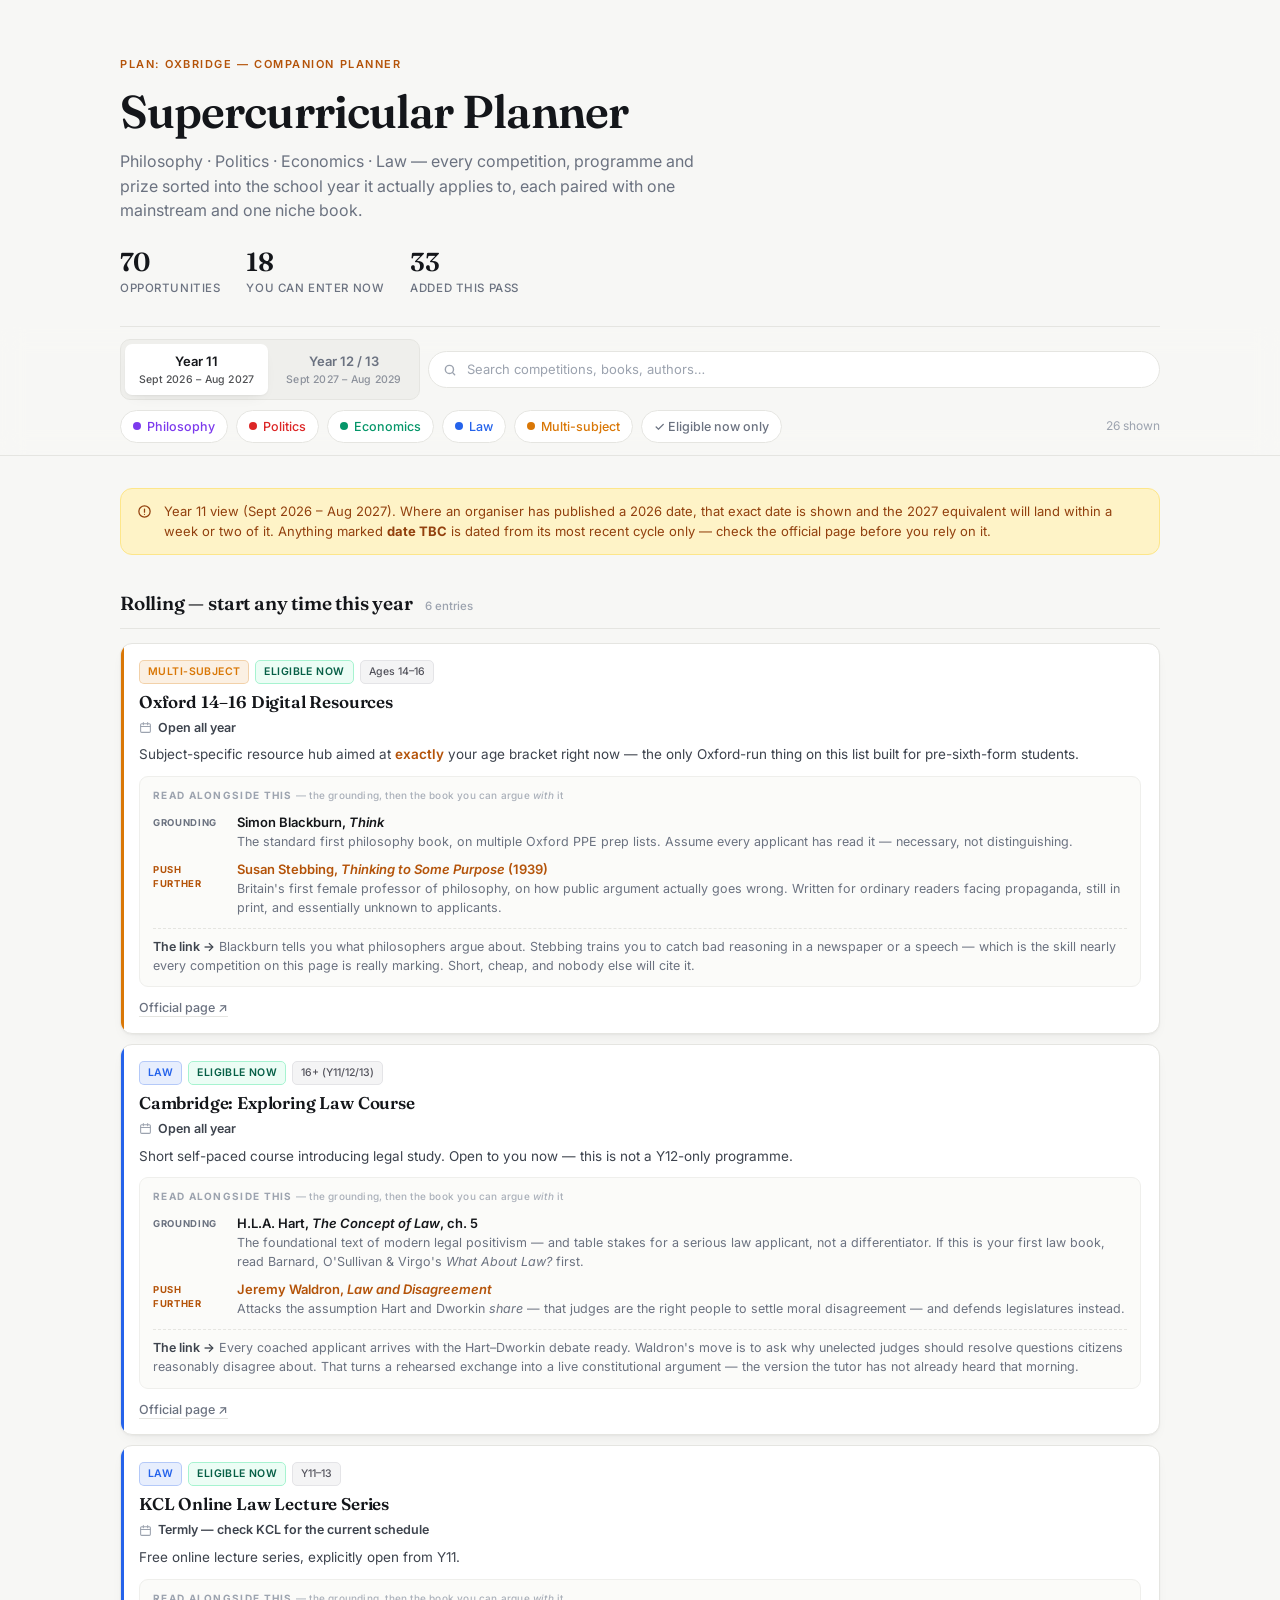
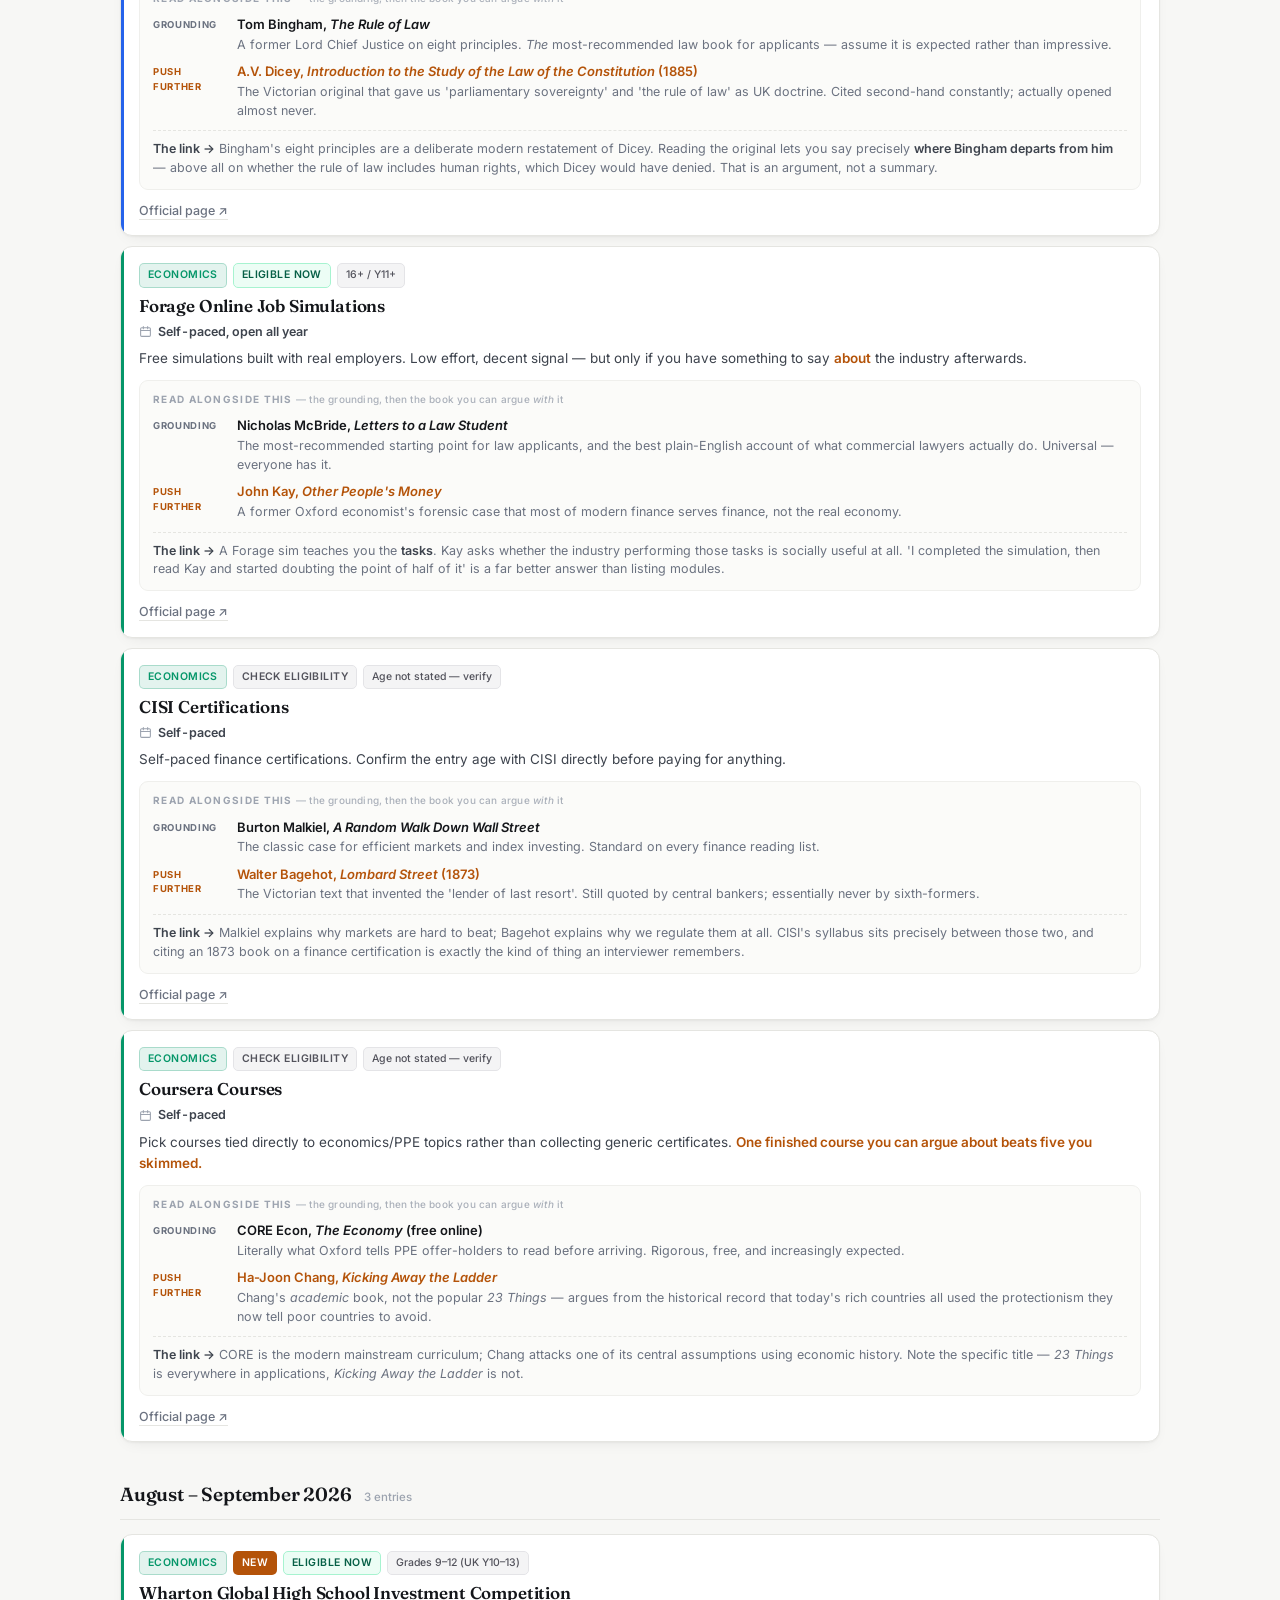
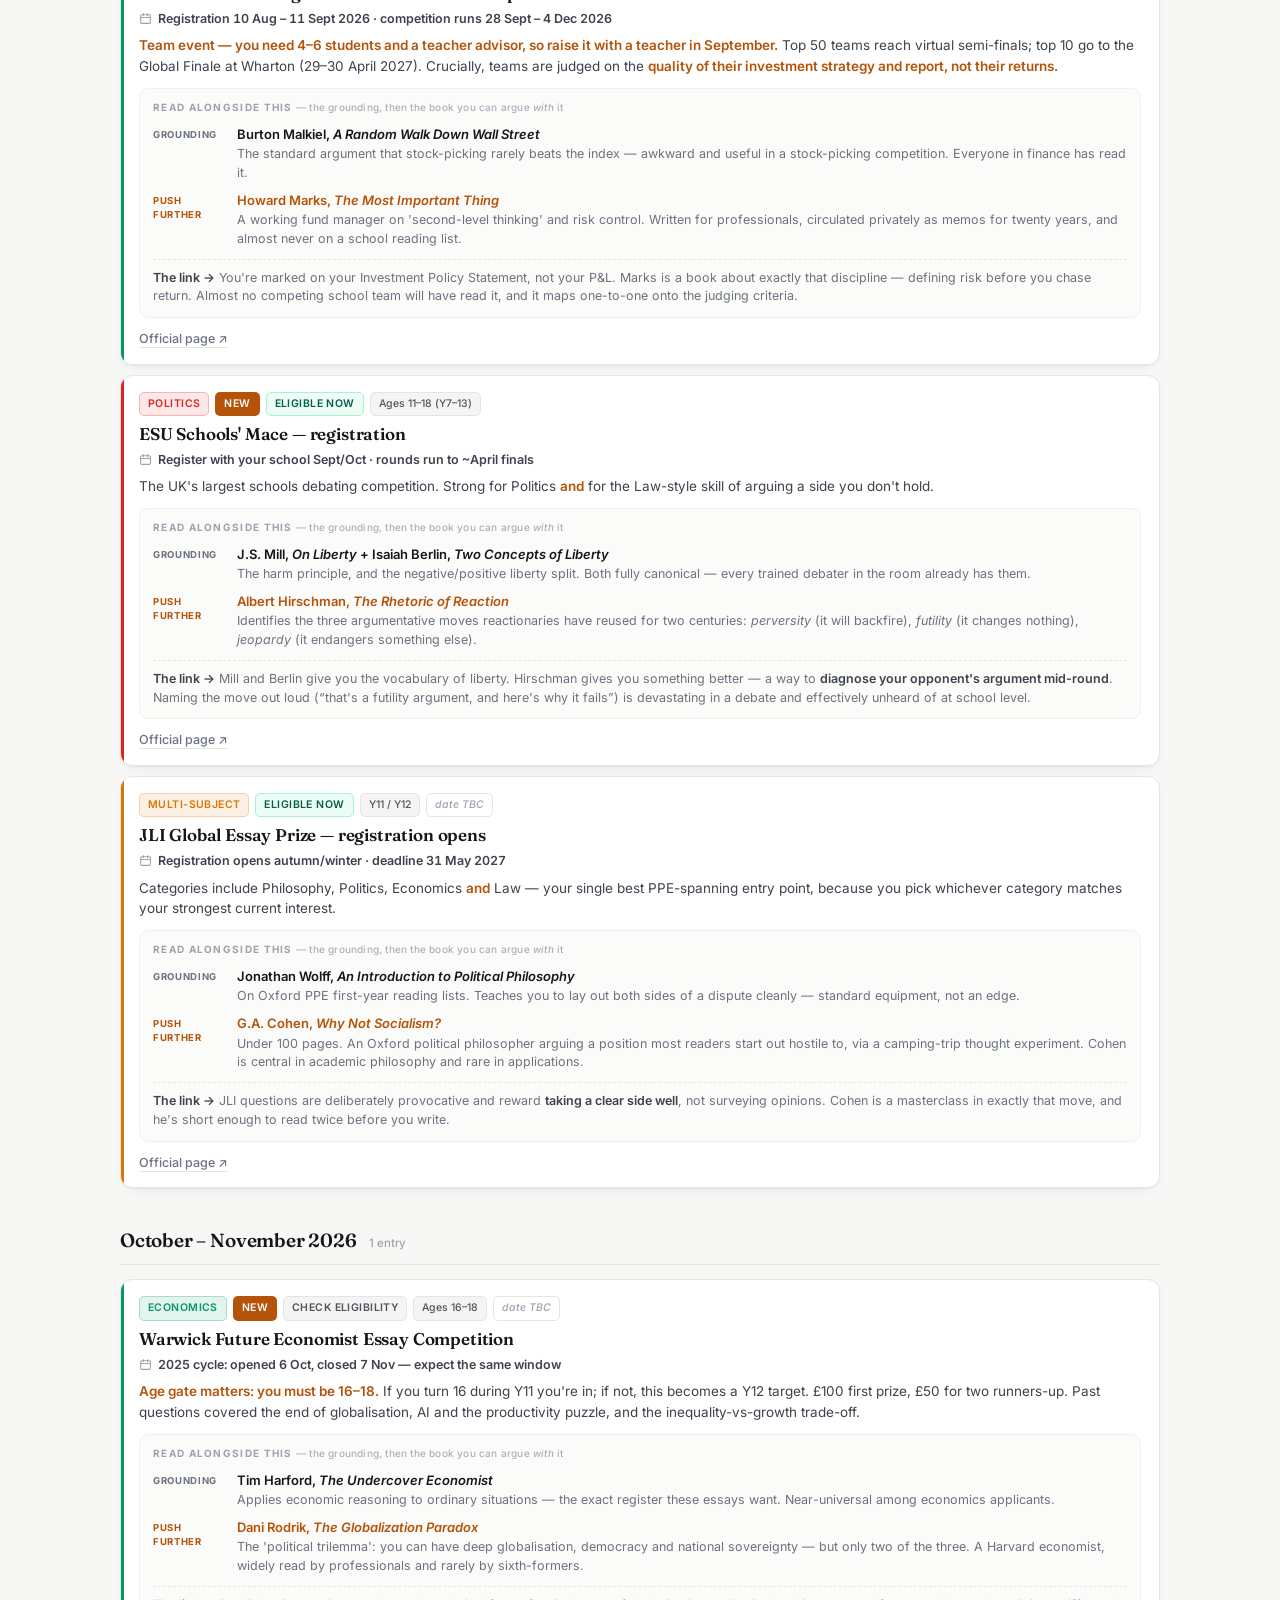
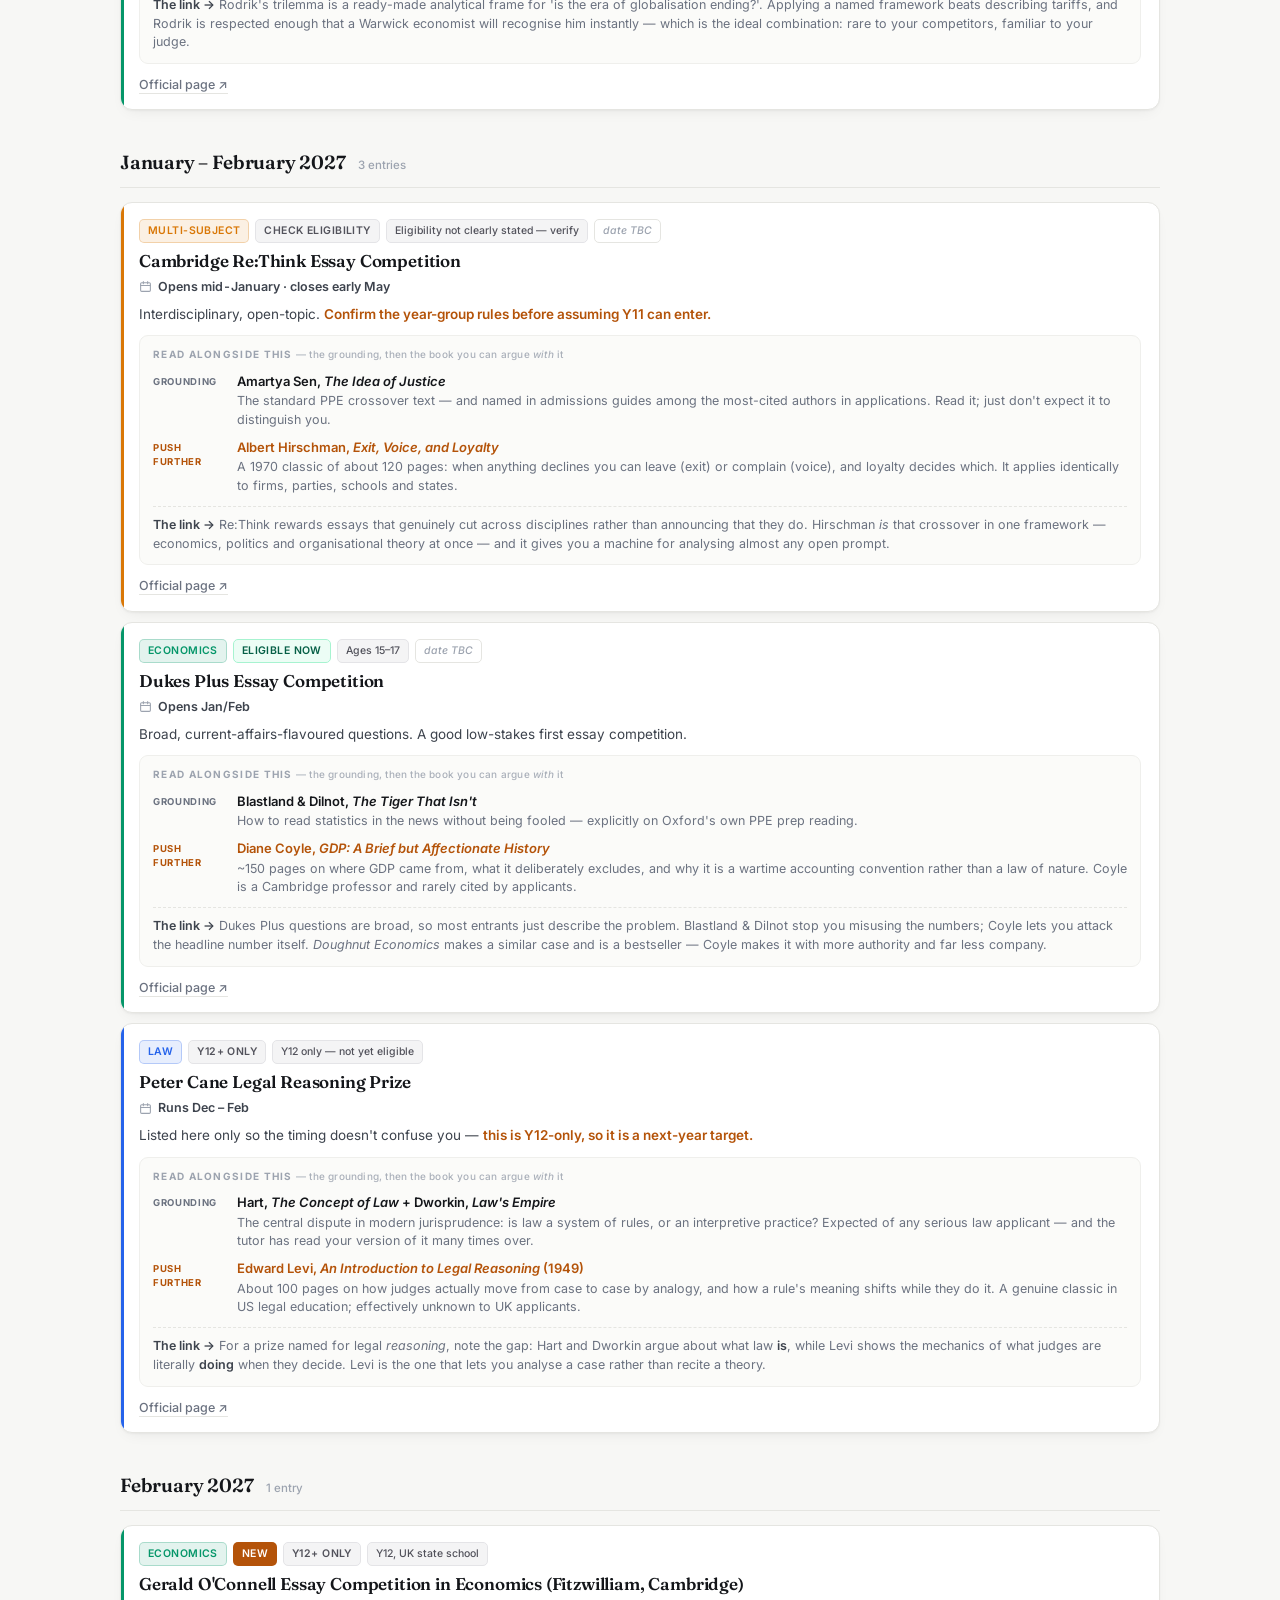
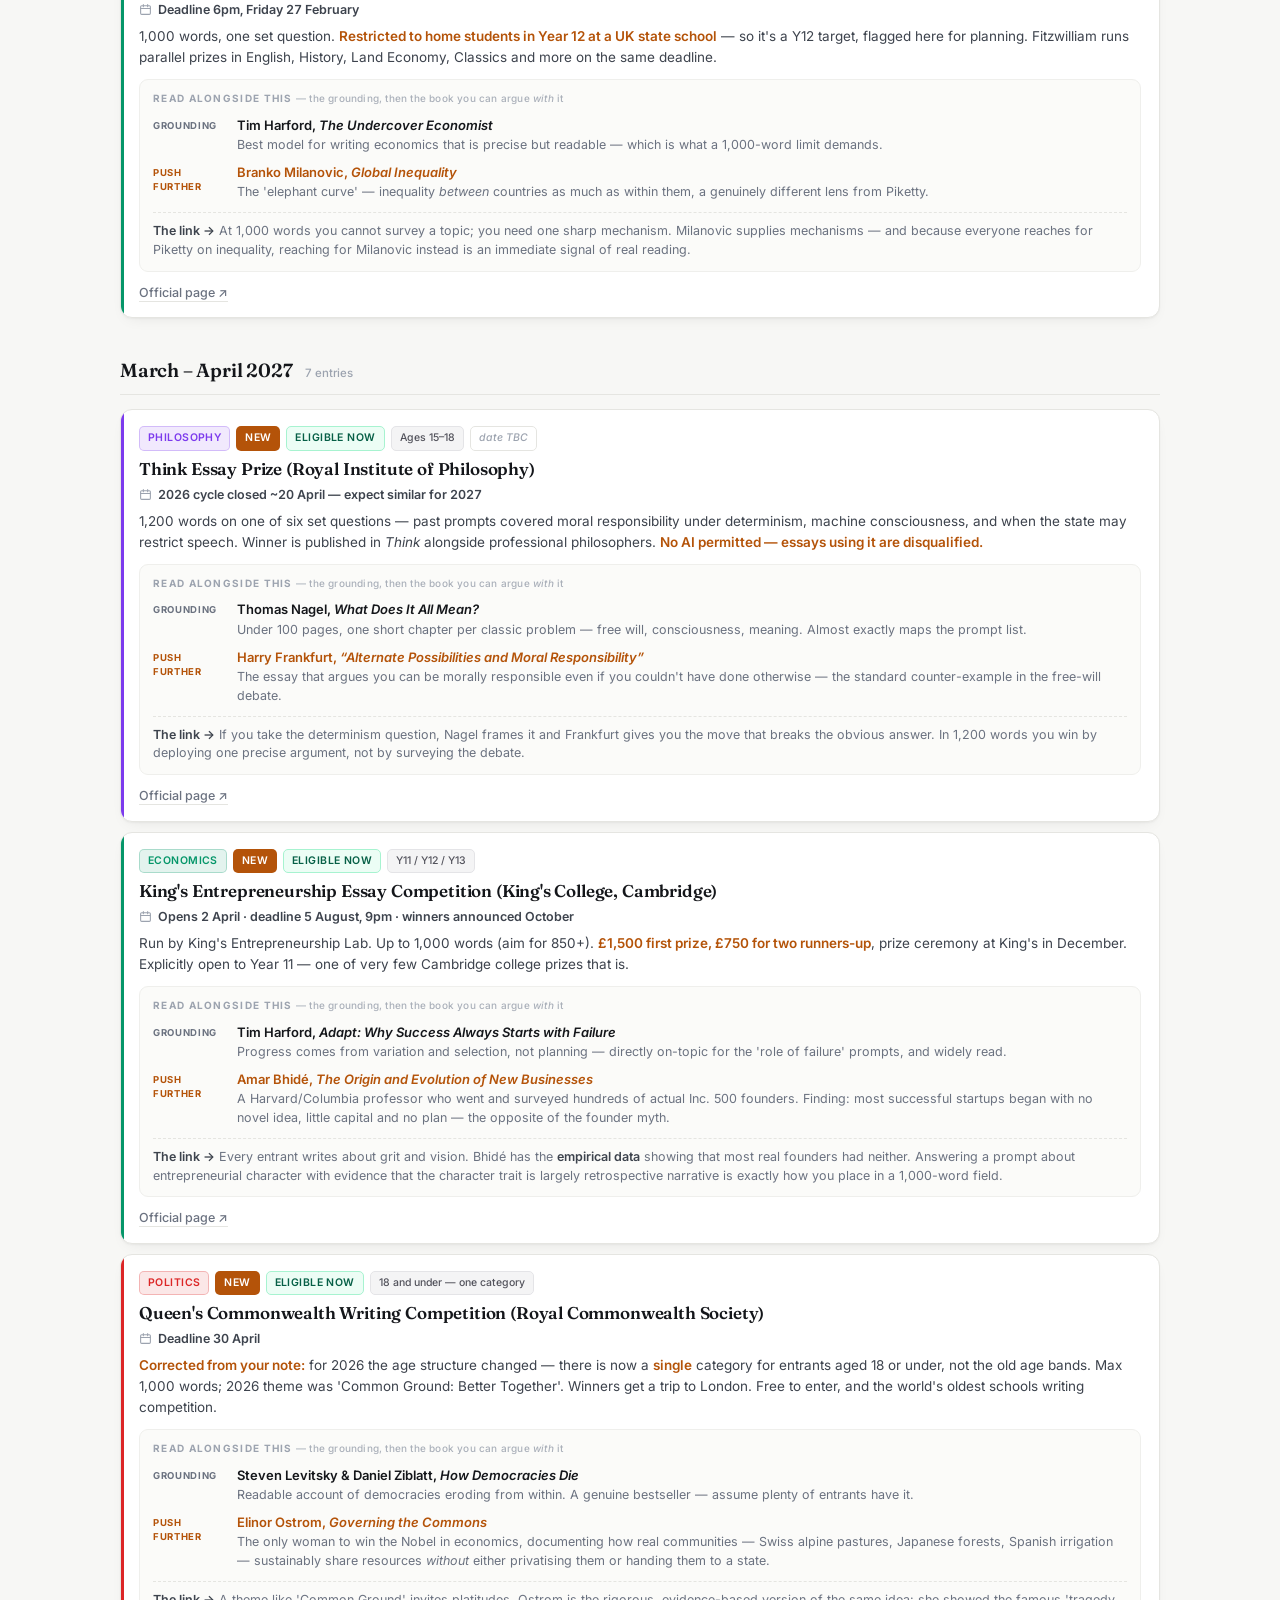
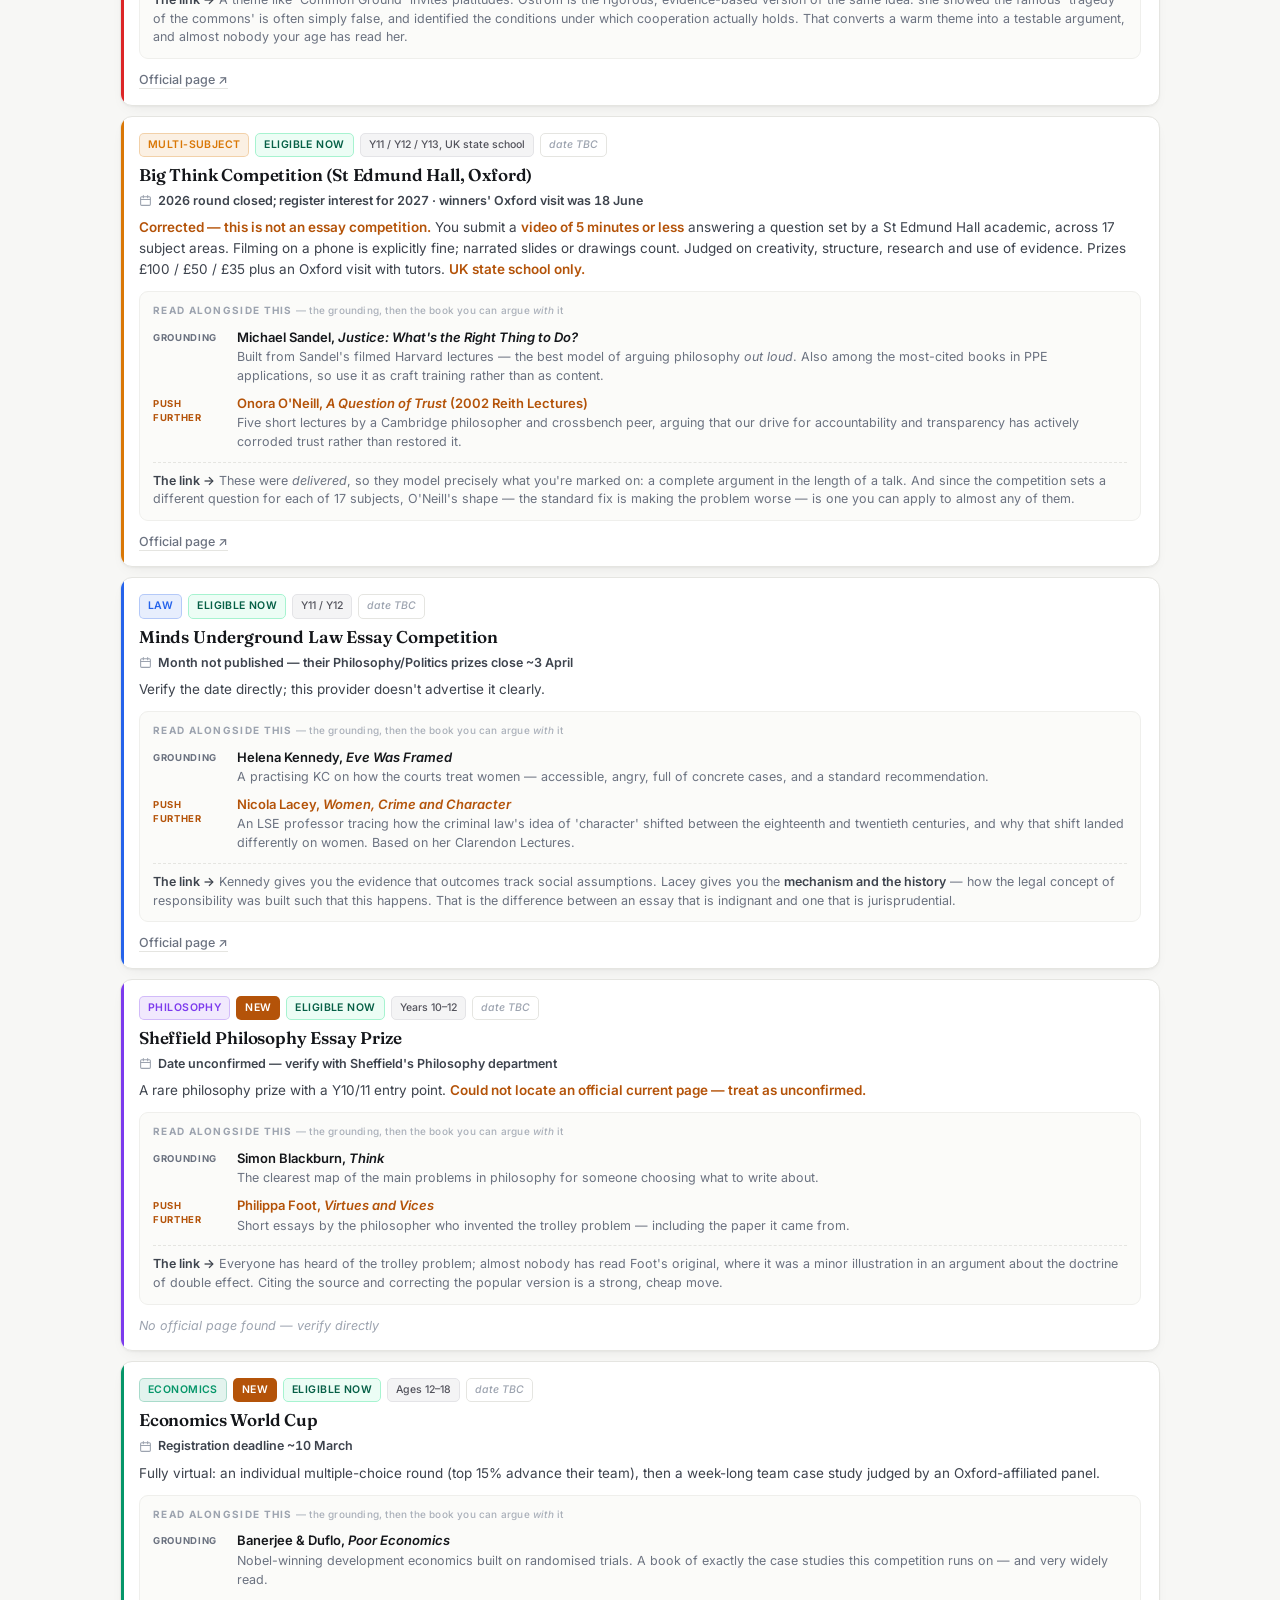
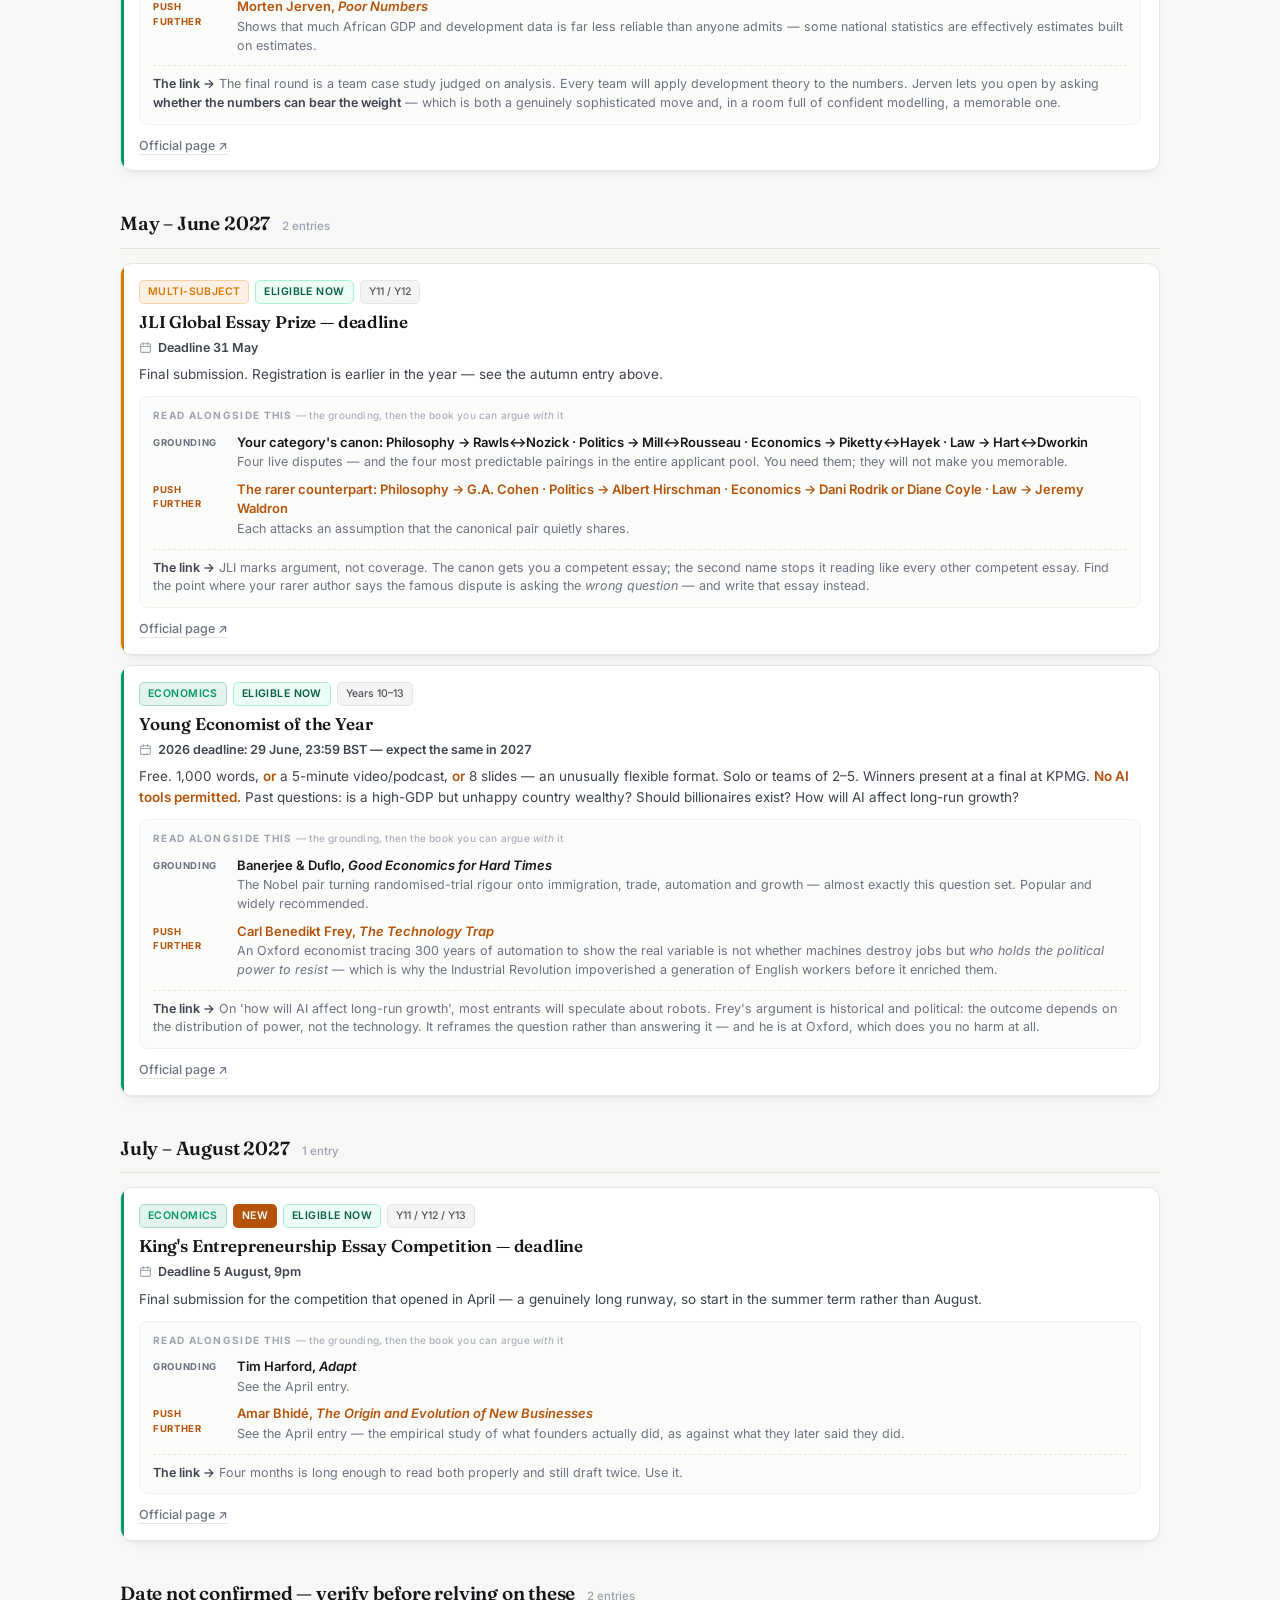
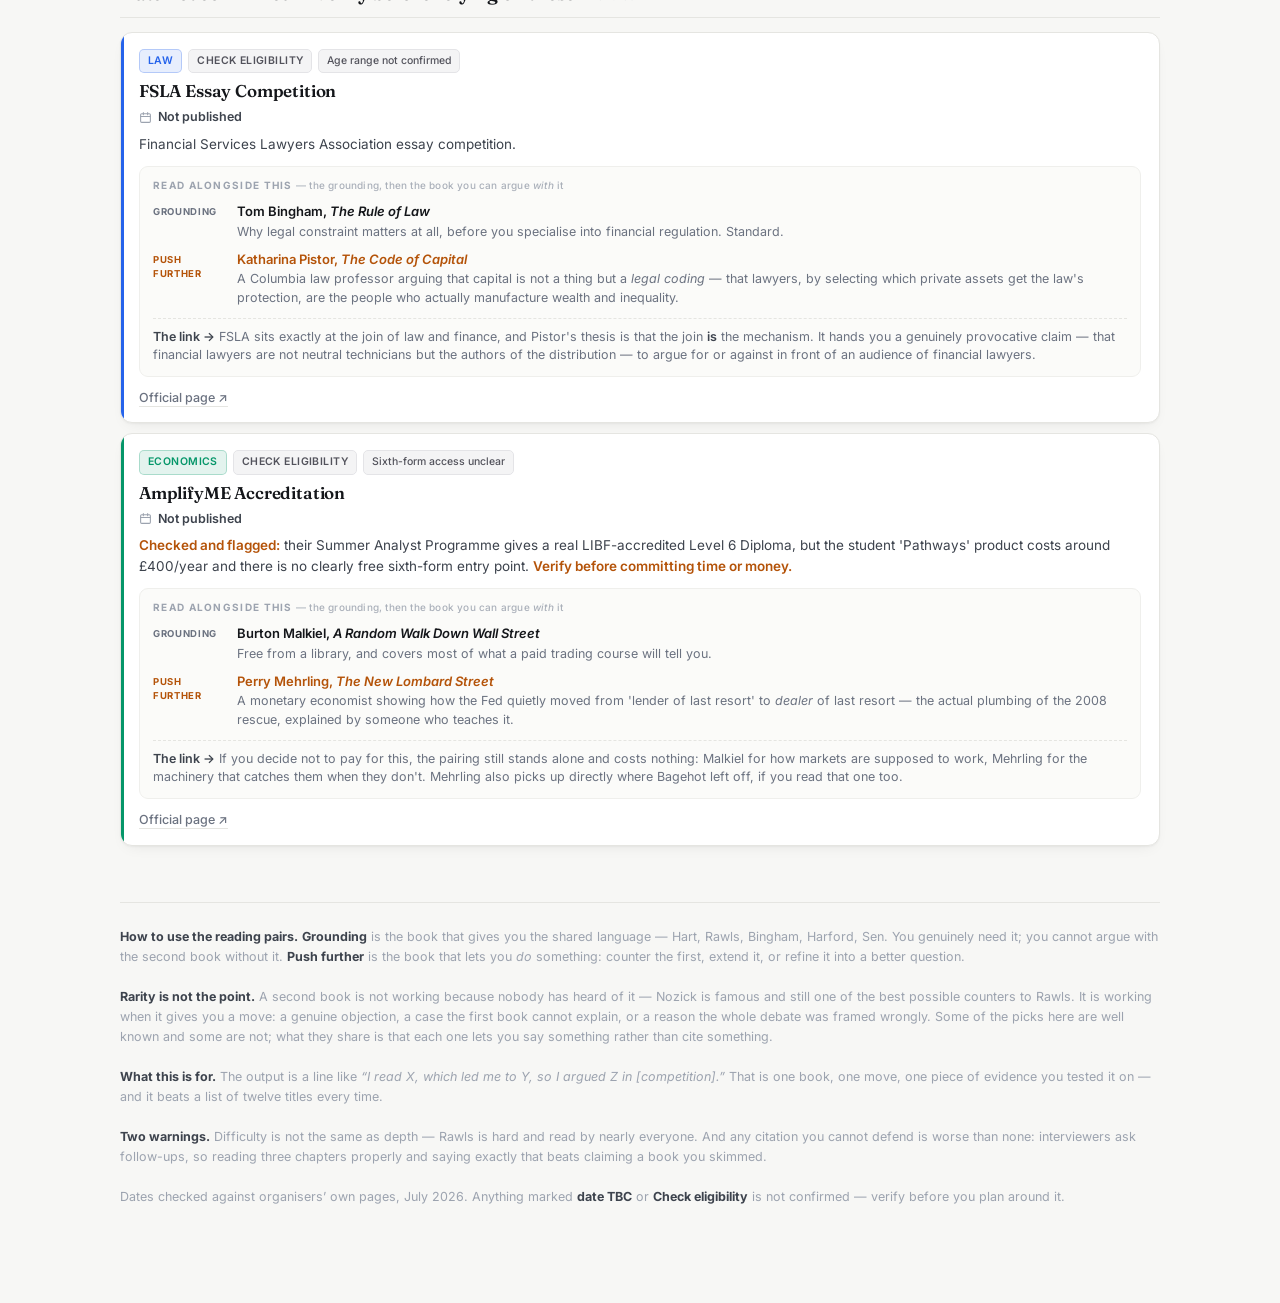
==== commit 3bbf36ee: "Rework reading pairs: grounding vs push-further Reframe the two book slots. Slot 1 (Grounding) now h" ====
--- a/supercurricular_calendar.html
+++ b/supercurricular_calendar.html
@@ -238,8 +238,10 @@
     font-size:9.5px;font-weight:700;letter-spacing:.07em;text-transform:uppercase;
     padding:3px 0 0;color:var(--faint);
   }
-  .book.m .lbl{color:var(--econ);}
-  .book.n .lbl{color:var(--phil);}
+  .book.m .lbl{color:var(--muted);}
+  .book.n .lbl{color:var(--accent);}
+  .book.n .txt b{color:var(--accent);}
+  .tier-key{font-weight:500;letter-spacing:.02em;text-transform:none;color:var(--faint);opacity:.85;}
   .book .txt{color:var(--ink-2);}
   .book .txt b{color:var(--ink);font-weight:600;}
   .book .txt i{font-style:italic;}
@@ -331,31 +333,31 @@
    when:"Open all year", link:"https://www.ox.ac.uk/admissions/undergraduate/increasing-access/ug-digital-resources/students-12-16",
    note:"Subject-specific resource hub aimed at <em>exactly</em> your age bracket right now — the only Oxford-run thing on this list built for pre-sixth-form students.",
    reading:{
-     m:"Simon Blackburn, <i>Think</i>|The standard first philosophy book — on multiple Oxford PPE prep lists.",
-     n:"Edmund Gettier, <i>“Is Justified True Belief Knowledge?”</i>|A three-page 1963 paper that broke the definition of knowledge everyone had used since Plato.",
-     link:"Blackburn spends a whole chapter building up the classic definition of knowledge. Gettier demolishes it in three pages. Reading the actual paper straight after the textbook is the cheapest depth available to you — and almost no applicant has done it."}},
+     m:"Simon Blackburn, <i>Think</i>|The standard first philosophy book, on multiple Oxford PPE prep lists. Assume every applicant has read it — necessary, not distinguishing.",
+     n:"Susan Stebbing, <i>Thinking to Some Purpose</i> (1939)|Britain's first female professor of philosophy, on how public argument actually goes wrong. Written for ordinary readers facing propaganda, still in print, and essentially unknown to applicants.",
+     link:"Blackburn tells you what philosophers argue about. Stebbing trains you to catch bad reasoning in a newspaper or a speech — which is the skill nearly every competition on this page is really marking. Short, cheap, and nobody else will cite it."}},
 
   {t:"Cambridge: Exploring Law Course", s:"law", yr:"16+ (Y11/12/13)", elig:"now",
    when:"Open all year", link:"https://www.law.cam.ac.uk/access-outreach/exploring-law-course-studying-law-university",
    note:"Short self-paced course introducing legal study. Open to you now — this is not a Y12-only programme.",
    reading:{
-     m:"Barnard, O'Sullivan &amp; Virgo, <i>What About Law?</i>|Written by Cambridge law fellows and recommended by Cambridge colleges as pre-arrival reading.",
-     n:"H.L.A. Hart, <i>The Concept of Law</i>, ch. 5|The foundational text of modern legal positivism. Read one chapter properly rather than skimming all of it.",
-     link:"<i>What About Law?</i> shows you what law students <b>do</b>. Hart asks what law <b>is</b> — his 'union of primary and secondary rules' is the answer. Being able to name that distinction unprompted is a genuine interview differentiator."}},
+     m:"H.L.A. Hart, <i>The Concept of Law</i>, ch. 5|The foundational text of modern legal positivism — and table stakes for a serious law applicant, not a differentiator. If this is your first law book, read Barnard, O'Sullivan &amp; Virgo's <i>What About Law?</i> first.",
+     n:"Jeremy Waldron, <i>Law and Disagreement</i>|Attacks the assumption Hart and Dworkin <i>share</i> — that judges are the right people to settle moral disagreement — and defends legislatures instead.",
+     link:"Every coached applicant arrives with the Hart–Dworkin debate ready. Waldron's move is to ask why unelected judges should resolve questions citizens reasonably disagree about. That turns a rehearsed exchange into a live constitutional argument — the version the tutor has not already heard that morning."}},
 
   {t:"KCL Online Law Lecture Series", s:"law", yr:"Y11–13", elig:"now",
    when:"Termly — check KCL for the current schedule", link:"https://www.kcl.ac.uk/study/social-mobility/projects/prospective-students/online-law-lecture-series",
    note:"Free online lecture series, explicitly open from Y11.",
    reading:{
-     m:"Tom Bingham, <i>The Rule of Law</i>|A former Lord Chief Justice setting out eight principles of the rule of law. The most-recommended law book for applicants.",
-     n:"A.V. Dicey, <i>Introduction to the Study of the Law of the Constitution</i>|The 1885 Victorian original that gave us 'parliamentary sovereignty' and 'the rule of law' as UK constitutional doctrine.",
-     link:"Bingham's eight principles are a deliberate modern restatement of Dicey. Reading the original lets you say precisely <b>where Bingham departs from him</b> — especially on whether the rule of law includes human rights. That is a real argument, not a summary."}},
+     m:"Tom Bingham, <i>The Rule of Law</i>|A former Lord Chief Justice on eight principles. <i>The</i> most-recommended law book for applicants — assume it is expected rather than impressive.",
+     n:"A.V. Dicey, <i>Introduction to the Study of the Law of the Constitution</i> (1885)|The Victorian original that gave us 'parliamentary sovereignty' and 'the rule of law' as UK doctrine. Cited second-hand constantly; actually opened almost never.",
+     link:"Bingham's eight principles are a deliberate modern restatement of Dicey. Reading the original lets you say precisely <b>where Bingham departs from him</b> — above all on whether the rule of law includes human rights, which Dicey would have denied. That is an argument, not a summary."}},
 
   {t:"Forage Online Job Simulations", s:"econ", yr:"16+ / Y11+", elig:"now",
    when:"Self-paced, open all year", link:"https://www.theforage.com/",
    note:"Free simulations built with real employers. Low effort, decent signal — but only if you have something to say <em>about</em> the industry afterwards.",
    reading:{
-     m:"Nicholas McBride, <i>Letters to a Law Student</i>|The single most-recommended starting point for law applicants; also the best plain-English account of what commercial lawyers actually do.",
+     m:"Nicholas McBride, <i>Letters to a Law Student</i>|The most-recommended starting point for law applicants, and the best plain-English account of what commercial lawyers actually do. Universal — everyone has it.",
      n:"John Kay, <i>Other People's Money</i>|A former Oxford economist's forensic case that most of modern finance serves finance, not the real economy.",
      link:"A Forage sim teaches you the <b>tasks</b>. Kay asks whether the industry performing those tasks is socially useful at all. 'I completed the simulation, then read Kay and started doubting the point of half of it' is a far better answer than listing modules."}},
 
@@ -363,17 +365,17 @@
    when:"Self-paced", link:"https://www.cisi.org/cisiweb2",
    note:"Self-paced finance certifications. Confirm the entry age with CISI directly before paying for anything.",
    reading:{
-     m:"Burton Malkiel, <i>A Random Walk Down Wall Street</i>|The classic case for efficient markets and index investing.",
-     n:"Walter Bagehot, <i>Lombard Street</i> (1873)|The Victorian text that invented the 'lender of last resort' — still quoted by central bankers today.",
+     m:"Burton Malkiel, <i>A Random Walk Down Wall Street</i>|The classic case for efficient markets and index investing. Standard on every finance reading list.",
+     n:"Walter Bagehot, <i>Lombard Street</i> (1873)|The Victorian text that invented the 'lender of last resort'. Still quoted by central bankers; essentially never by sixth-formers.",
      link:"Malkiel explains why markets are hard to beat; Bagehot explains why we regulate them at all. CISI's syllabus sits precisely between those two, and citing an 1873 book on a finance certification is exactly the kind of thing an interviewer remembers."}},
 
   {t:"Coursera Courses", s:"econ", yr:"Age not stated — verify", elig:"check",
    when:"Self-paced", link:"https://www.coursera.org/",
    note:"Pick courses tied directly to economics/PPE topics rather than collecting generic certificates. <em>One finished course you can argue about beats five you skimmed.</em>",
    reading:{
-     m:"CORE Econ, <i>The Economy</i> (free online)|Literally what Oxford tells PPE offer-holders to read before arriving. Using it <i>before</i> you apply is a strong signal.",
-     n:"Ha-Joon Chang, <i>Kicking Away the Ladder</i>|A Cambridge economist arguing, from the historical record, that today's rich countries all used the protectionist policies they now tell poor countries to avoid.",
-     link:"CORE is the modern mainstream curriculum. Chang attacks one of its central assumptions using economic history. Doing the course and then reading the strongest available objection to it is the whole game."}},
+     m:"CORE Econ, <i>The Economy</i> (free online)|Literally what Oxford tells PPE offer-holders to read before arriving. Rigorous, free, and increasingly expected.",
+     n:"Ha-Joon Chang, <i>Kicking Away the Ladder</i>|Chang's <i>academic</i> book, not the popular <i>23 Things</i> — argues from the historical record that today's rich countries all used the protectionism they now tell poor countries to avoid.",
+     link:"CORE is the modern mainstream curriculum; Chang attacks one of its central assumptions using economic history. Note the specific title — <i>23 Things</i> is everywhere in applications, <i>Kicking Away the Ladder</i> is not."}},
 ]},
 
 { month:"August – September 2026", items:[
@@ -383,8 +385,8 @@
    link:"https://globalyouth.wharton.upenn.edu/competitions/investment-competition/",
    note:"<em>Team event — you need 4–6 students and a teacher advisor, so raise it with a teacher in September.</em> Top 50 teams reach virtual semi-finals; top 10 go to the Global Finale at Wharton (29–30 April 2027). Crucially, teams are judged on the <em>quality of their investment strategy and report, not their returns.</em>",
    reading:{
-     m:"Burton Malkiel, <i>A Random Walk Down Wall Street</i>|The standard argument that stock-picking rarely beats the index — which is awkward and useful for a stock-picking competition.",
-     n:"Howard Marks, <i>The Most Important Thing</i>|A working fund manager on 'second-level thinking' and risk control, written for professionals rather than students.",
+     m:"Burton Malkiel, <i>A Random Walk Down Wall Street</i>|The standard argument that stock-picking rarely beats the index — awkward and useful in a stock-picking competition. Everyone in finance has read it.",
+     n:"Howard Marks, <i>The Most Important Thing</i>|A working fund manager on 'second-level thinking' and risk control. Written for professionals, circulated privately as memos for twenty years, and almost never on a school reading list.",
      link:"You're marked on your Investment Policy Statement, not your P&amp;L. Marks is a book about exactly that discipline — defining risk before you chase return. Almost no competing school team will have read it, and it maps one-to-one onto the judging criteria."}},
 
   {t:"ESU Schools' Mace — registration", s:"pol", yr:"Ages 11–18 (Y7–13)", elig:"now", tag:"NEW",
@@ -392,17 +394,17 @@
    link:"https://www.esu.org/competitions/schools-mace/",
    note:"The UK's largest schools debating competition. Strong for Politics <em>and</em> for the Law-style skill of arguing a side you don't hold.",
    reading:{
-     m:"J.S. Mill, <i>On Liberty</i>|The harm principle — the single most-invoked idea in school debating, usually by people who haven't read it.",
-     n:"Isaiah Berlin, <i>Two Concepts of Liberty</i> (essay)|Splits freedom into 'negative' (absence of interference) and 'positive' (capacity to act).",
-     link:"Every debater says 'freedom'. Berlin lets you stop and ask <b>which kind</b> your opponent means — and most motions collapse the moment someone does. It is the highest-leverage 60 pages you can read for this competition."}},
+     m:"J.S. Mill, <i>On Liberty</i> + Isaiah Berlin, <i>Two Concepts of Liberty</i>|The harm principle, and the negative/positive liberty split. Both fully canonical — every trained debater in the room already has them.",
+     n:"Albert Hirschman, <i>The Rhetoric of Reaction</i>|Identifies the three argumentative moves reactionaries have reused for two centuries: <i>perversity</i> (it will backfire), <i>futility</i> (it changes nothing), <i>jeopardy</i> (it endangers something else).",
+     link:"Mill and Berlin give you the vocabulary of liberty. Hirschman gives you something better — a way to <b>diagnose your opponent's argument mid-round</b>. Naming the move out loud (“that's a futility argument, and here's why it fails”) is devastating in a debate and effectively unheard of at school level."}},
 
   {t:"JLI Global Essay Prize — registration opens", s:"multi", yr:"Y11 / Y12", elig:"now", tbc:true,
    when:"Registration opens autumn/winter · deadline 31 May 2027",
    link:"https://www.johnlockeinstitute.com/essay-competition",
    note:"Categories include Philosophy, Politics, Economics <em>and</em> Law — your single best PPE-spanning entry point, because you pick whichever category matches your strongest current interest.",
    reading:{
-     m:"Jonathan Wolff, <i>An Introduction to Political Philosophy</i>|On Oxford PPE first-year reading lists; teaches you to lay out both sides of a dispute cleanly.",
-     n:"G.A. Cohen, <i>Why Not Socialism?</i>|Under 100 pages. An Oxford political philosopher arguing a position most readers begin hostile to — and doing it with a camping-trip thought experiment.",
+     m:"Jonathan Wolff, <i>An Introduction to Political Philosophy</i>|On Oxford PPE first-year reading lists. Teaches you to lay out both sides of a dispute cleanly — standard equipment, not an edge.",
+     n:"G.A. Cohen, <i>Why Not Socialism?</i>|Under 100 pages. An Oxford political philosopher arguing a position most readers start out hostile to, via a camping-trip thought experiment. Cohen is central in academic philosophy and rare in applications.",
      link:"JLI questions are deliberately provocative and reward <b>taking a clear side well</b>, not surveying opinions. Cohen is a masterclass in exactly that move, and he's short enough to read twice before you write."}},
 ]},
 
@@ -413,9 +415,9 @@
    link:"https://www.warwickeconomicssociety.com/copy-of-careers-talks",
    note:"<em>Age gate matters: you must be 16–18.</em> If you turn 16 during Y11 you're in; if not, this becomes a Y12 target. £100 first prize, £50 for two runners-up. Past questions covered the end of globalisation, AI and the productivity puzzle, and the inequality-vs-growth trade-off.",
    reading:{
-     m:"Tim Harford, <i>The Undercover Economist</i>|Teaches you to apply economic reasoning to ordinary situations — the exact register these essays want.",
-     n:"Dani Rodrik, <i>The Globalization Paradox</i>|Sets out the 'political trilemma': you can have deep globalisation, democracy and national sovereignty — but only two of the three.",
-     link:"Rodrik's trilemma is a ready-made analytical frame for 'is the era of globalisation ending?'. Applying a named framework beats describing tariffs, and Rodrik is respected enough that a Warwick economist will recognise him instantly."}},
+     m:"Tim Harford, <i>The Undercover Economist</i>|Applies economic reasoning to ordinary situations — the exact register these essays want. Near-universal among economics applicants.",
+     n:"Dani Rodrik, <i>The Globalization Paradox</i>|The 'political trilemma': you can have deep globalisation, democracy and national sovereignty — but only two of the three. A Harvard economist, widely read by professionals and rarely by sixth-formers.",
+     link:"Rodrik's trilemma is a ready-made analytical frame for 'is the era of globalisation ending?'. Applying a named framework beats describing tariffs, and Rodrik is respected enough that a Warwick economist will recognise him instantly — which is the ideal combination: rare to your competitors, familiar to your judge."}},
 ]},
 
 { month:"January – February 2027", items:[
@@ -424,25 +426,25 @@
    when:"Opens mid-January · closes early May", link:"https://cambridge-research.org/essay-competition/",
    note:"Interdisciplinary, open-topic. <em>Confirm the year-group rules before assuming Y11 can enter.</em>",
    reading:{
-     m:"Amartya Sen, <i>The Idea of Justice</i>|A Nobel economist writing philosophy — the cleanest single demonstration of what PPE crossover thinking looks like.",
-     n:"Thomas Kuhn, <i>The Structure of Scientific Revolutions</i>|Where 'paradigm shift' comes from; argues sciences advance by rupture, not accumulation.",
-     link:"Re:Think rewards essays that cut across disciplines. Kuhn is the ultimate crossover text — you can turn it on economics itself and ask whether it's a science or a paradigm defending itself. That's a genuinely arresting essay opening."}},
+     m:"Amartya Sen, <i>The Idea of Justice</i>|The standard PPE crossover text — and named in admissions guides among the most-cited authors in applications. Read it; just don't expect it to distinguish you.",
+     n:"Albert Hirschman, <i>Exit, Voice, and Loyalty</i>|A 1970 classic of about 120 pages: when anything declines you can leave (exit) or complain (voice), and loyalty decides which. It applies identically to firms, parties, schools and states.",
+     link:"Re:Think rewards essays that genuinely cut across disciplines rather than announcing that they do. Hirschman <i>is</i> that crossover in one framework — economics, politics and organisational theory at once — and it gives you a machine for analysing almost any open prompt."}},
 
   {t:"Dukes Plus Essay Competition", s:"econ", yr:"Ages 15–17", elig:"now", tbc:true,
    when:"Opens Jan/Feb", link:"https://dukesplus.com/essay-competition-2026/",
    note:"Broad, current-affairs-flavoured questions. A good low-stakes first essay competition.",
    reading:{
      m:"Blastland &amp; Dilnot, <i>The Tiger That Isn't</i>|How to read statistics in the news without being fooled — explicitly on Oxford's own PPE prep reading.",
-     n:"Kate Raworth, <i>Doughnut Economics</i>|Argues the goal of economics should be a safe and just space for humanity, not growth.",
-     link:"Dukes Plus questions are broad enough that most entrants describe the problem. Blastland &amp; Dilnot stop you misusing the numbers; Raworth gives you a rival objective to argue <b>for</b>. Description loses; a thesis wins."}},
+     n:"Diane Coyle, <i>GDP: A Brief but Affectionate History</i>|~150 pages on where GDP came from, what it deliberately excludes, and why it is a wartime accounting convention rather than a law of nature. Coyle is a Cambridge professor and rarely cited by applicants.",
+     link:"Dukes Plus questions are broad, so most entrants just describe the problem. Blastland &amp; Dilnot stop you misusing the numbers; Coyle lets you attack the headline number itself. <i>Doughnut Economics</i> makes a similar case and is a bestseller — Coyle makes it with more authority and far less company."}},
 
   {t:"Peter Cane Legal Reasoning Prize", s:"law", yr:"Y12 only — not yet eligible", elig:"later",
    when:"Runs Dec – Feb", link:"https://www.ccc.ox.ac.uk/peter-cane-legal-reasoning-prize",
    note:"Listed here only so the timing doesn't confuse you — <em>this is Y12-only, so it is a next-year target.</em>",
    reading:{
-     m:"Nicholas McBride, <i>Letters to a Law Student</i>|Explains what legal reasoning actually is before you're asked to perform it.",
-     n:"Hart, <i>The Concept of Law</i> + Dworkin, <i>Law's Empire</i>|The two sides of the central dispute in modern jurisprudence: is law a set of rules, or an interpretive practice?",
-     link:"A prize literally named for legal reasoning is the single best place to show you understand the <b>Hart–Dworkin debate</b>. Read Hart first, then Dworkin's attack on him — you'll have a live argument rather than two summaries."}},
+     m:"Hart, <i>The Concept of Law</i> + Dworkin, <i>Law's Empire</i>|The central dispute in modern jurisprudence: is law a system of rules, or an interpretive practice? Expected of any serious law applicant — and the tutor has read your version of it many times over.",
+     n:"Edward Levi, <i>An Introduction to Legal Reasoning</i> (1949)|About 100 pages on how judges actually move from case to case by analogy, and how a rule's meaning shifts while they do it. A genuine classic in US legal education; effectively unknown to UK applicants.",
+     link:"For a prize named for legal <i>reasoning</i>, note the gap: Hart and Dworkin argue about what law <b>is</b>, while Levi shows the mechanics of what judges are literally <b>doing</b> when they decide. Levi is the one that lets you analyse a case rather than recite a theory."}},
 ]},
 
 { month:"February 2027", items:[
@@ -472,35 +474,35 @@
    link:"https://www.kingselab.org/essay-competition",
    note:"Run by King's Entrepreneurship Lab. Up to 1,000 words (aim for 850+). <em>£1,500 first prize, £750 for two runners-up</em>, prize ceremony at King's in December. Explicitly open to Year 11 — one of very few Cambridge college prizes that is.",
    reading:{
-     m:"Tim Harford, <i>Adapt: Why Success Always Starts with Failure</i>|Argues that progress comes from variation and selection, not planning — directly on-topic for the 'role of failure' prompts.",
-     n:"Mariana Mazzucato, <i>The Entrepreneurial State</i>|Argues the state, not the lone founder, took the foundational risks behind technologies like the iPhone.",
-     link:"Every entrant will write about individual grit. Mazzucato lets you argue that the entrepreneurial risk-taking we celebrate was substantially public — a contrarian thesis with hard evidence behind it. That is how you place in a field of 1,000-word essays."}},
+     m:"Tim Harford, <i>Adapt: Why Success Always Starts with Failure</i>|Progress comes from variation and selection, not planning — directly on-topic for the 'role of failure' prompts, and widely read.",
+     n:"Amar Bhidé, <i>The Origin and Evolution of New Businesses</i>|A Harvard/Columbia professor who went and surveyed hundreds of actual Inc. 500 founders. Finding: most successful startups began with no novel idea, little capital and no plan — the opposite of the founder myth.",
+     link:"Every entrant writes about grit and vision. Bhidé has the <b>empirical data</b> showing that most real founders had neither. Answering a prompt about entrepreneurial character with evidence that the character trait is largely retrospective narrative is exactly how you place in a 1,000-word field."}},
 
   {t:"Queen's Commonwealth Writing Competition (Royal Commonwealth Society)", s:"pol", yr:"18 and under — one category", elig:"now", tag:"NEW",
    when:"Deadline 30 April", link:"https://www.royalcwsociety.org/writing-competition",
    note:"<em>Corrected from your note:</em> for 2026 the age structure changed — there is now a <em>single</em> category for entrants aged 18 or under, not the old age bands. Max 1,000 words; 2026 theme was 'Common Ground: Better Together'. Winners get a trip to London. Free to enter, and the world's oldest schools writing competition.",
    reading:{
-     m:"Steven Levitsky &amp; Daniel Ziblatt, <i>How Democracies Die</i>|Very readable account of how democracies erode from within — ideal for a 'common ground' theme.",
-     n:"Benedict Anderson, <i>Imagined Communities</i>|The classic argument that nations are 'imagined political communities' constructed through print and shared narrative.",
-     link:"A theme like 'Common Ground' invites platitudes. Anderson lets you ask a real question instead — whether a Commonwealth of 56 countries can be an imagined community at all, and what would have to be true for it to work."}},
+     m:"Steven Levitsky &amp; Daniel Ziblatt, <i>How Democracies Die</i>|Readable account of democracies eroding from within. A genuine bestseller — assume plenty of entrants have it.",
+     n:"Elinor Ostrom, <i>Governing the Commons</i>|The only woman to win the Nobel in economics, documenting how real communities — Swiss alpine pastures, Japanese forests, Spanish irrigation — sustainably share resources <i>without</i> either privatising them or handing them to a state.",
+     link:"A theme like 'Common Ground' invites platitudes. Ostrom is the rigorous, evidence-based version of the same idea: she showed the famous 'tragedy of the commons' is often simply false, and identified the conditions under which cooperation actually holds. That converts a warm theme into a testable argument, and almost nobody your age has read her."}},
 
   {t:"Big Think Competition (St Edmund Hall, Oxford)", s:"multi", yr:"Y11 / Y12 / Y13, UK state school", elig:"now", tbc:true,
    when:"2026 round closed; register interest for 2027 · winners' Oxford visit was 18 June",
    link:"https://www.seh.ox.ac.uk/study/outreach/events-and-competitions/big-think-competition",
    note:"<em>Corrected — this is not an essay competition.</em> You submit a <em>video of 5 minutes or less</em> answering a question set by a St Edmund Hall academic, across 17 subject areas. Filming on a phone is explicitly fine; narrated slides or drawings count. Judged on creativity, structure, research and use of evidence. Prizes £100 / £50 / £35 plus an Oxford visit with tutors. <em>UK state school only.</em>",
    reading:{
-     m:"Michael Sandel, <i>Justice: What's the Right Thing to Do?</i>|Built from Sandel's filmed Harvard lectures — the best available model of arguing philosophy <i>out loud</i> to a camera.",
-     n:"Amartya Sen, <i>The Idea of Justice</i>|Rejects designing the perfect just society in favour of comparing real, achievable improvements.",
-     link:"This is a five-minute video, so structure and delivery are half the marks. Sandel shows you the spoken register; Sen gives you a thesis that fits a short format — you don't need a complete theory of justice, just a better comparison than the one you were given."}},
+     m:"Michael Sandel, <i>Justice: What's the Right Thing to Do?</i>|Built from Sandel's filmed Harvard lectures — the best model of arguing philosophy <i>out loud</i>. Also among the most-cited books in PPE applications, so use it as craft training rather than as content.",
+     n:"Onora O'Neill, <i>A Question of Trust</i> (2002 Reith Lectures)|Five short lectures by a Cambridge philosopher and crossbench peer, arguing that our drive for accountability and transparency has actively corroded trust rather than restored it.",
+     link:"These were <i>delivered</i>, so they model precisely what you're marked on: a complete argument in the length of a talk. And since the competition sets a different question for each of 17 subjects, O'Neill's shape — the standard fix is making the problem worse — is one you can apply to almost any of them."}},
 
   {t:"Minds Underground Law Essay Competition", s:"law", yr:"Y11 / Y12", elig:"now", tbc:true,
    when:"Month not published — their Philosophy/Politics prizes close ~3 April",
    link:"https://www.mindsunderground.com/law-competition",
    note:"Verify the date directly; this provider doesn't advertise it clearly.",
    reading:{
-     m:"Helena Kennedy, <i>Eve Was Framed</i>|A practising QC on how the courts treat women — accessible, angry, and full of concrete cases.",
-     n:"Jeremy Waldron, <i>Law and Disagreement</i>|Asks how law should work when citizens reasonably disagree about justice itself — and defends legislatures over judges.",
-     link:"Kennedy gives you the evidence that legal outcomes track social assumptions. Waldron gives you the constitutional question that follows: if we disagree, who should decide — elected politicians or judges? That pairing turns an outrage essay into a jurisprudential one."}},
+     m:"Helena Kennedy, <i>Eve Was Framed</i>|A practising KC on how the courts treat women — accessible, angry, full of concrete cases, and a standard recommendation.",
+     n:"Nicola Lacey, <i>Women, Crime and Character</i>|An LSE professor tracing how the criminal law's idea of 'character' shifted between the eighteenth and twentieth centuries, and why that shift landed differently on women. Based on her Clarendon Lectures.",
+     link:"Kennedy gives you the evidence that outcomes track social assumptions. Lacey gives you the <b>mechanism and the history</b> — how the legal concept of responsibility was built such that this happens. That is the difference between an essay that is indignant and one that is jurisprudential."}},
 
   {t:"Sheffield Philosophy Essay Prize", s:"phil", yr:"Years 10–12", elig:"now", tag:"NEW", tbc:true,
    when:"Date unconfirmed — verify with Sheffield's Philosophy department", link:"",
@@ -514,9 +516,9 @@
    when:"Registration deadline ~10 March", link:"https://www.economicsworldcup.org/",
    note:"Fully virtual: an individual multiple-choice round (top 15% advance their team), then a week-long team case study judged by an Oxford-affiliated panel.",
    reading:{
-     m:"Tim Harford, <i>The Undercover Economist</i>|Fast, applied reasoning — the right mode for a timed MCQ round.",
-     n:"Banerjee &amp; Duflo, <i>Poor Economics</i>|Nobel-winning development economics built on randomised trials rather than grand theory.",
-     link:"The final round is a real development case study. <i>Poor Economics</i> is a book of exactly those case studies, and it teaches the habit the judges are marking: ask what evidence would settle this, not what theory sounds best."}},
+     m:"Banerjee &amp; Duflo, <i>Poor Economics</i>|Nobel-winning development economics built on randomised trials. A book of exactly the case studies this competition runs on — and very widely read.",
+     n:"Morten Jerven, <i>Poor Numbers</i>|Shows that much African GDP and development data is far less reliable than anyone admits — some national statistics are effectively estimates built on estimates.",
+     link:"The final round is a team case study judged on analysis. Every team will apply development theory to the numbers. Jerven lets you open by asking <b>whether the numbers can bear the weight</b> — which is both a genuinely sophisticated move and, in a room full of confident modelling, a memorable one."}},
 ]},
 
 { month:"May – June 2027", items:[
@@ -525,18 +527,18 @@
    when:"Deadline 31 May", link:"https://www.johnlockeinstitute.com/essay-competition",
    note:"Final submission. Registration is earlier in the year — see the autumn entry above.",
    reading:{
-     m:"Match your category: Philosophy → Blackburn · Politics → Wolff · Economics → Harford · Law → McBride|Each is the standard accessible entry point in its field.",
-     n:"Then take the opposing pair: Rawls↔Nozick · Mill↔Rousseau · Piketty↔Hayek · Hart↔Dworkin|Four live disputes, one per category.",
-     link:"JLI marks argument, not coverage. Pick the pair matching your category, work out which side you actually believe, and spend the essay defending it against the strongest version of the other."}},
+     m:"Your category's canon: Philosophy → Rawls↔Nozick · Politics → Mill↔Rousseau · Economics → Piketty↔Hayek · Law → Hart↔Dworkin|Four live disputes — and the four most predictable pairings in the entire applicant pool. You need them; they will not make you memorable.",
+     n:"The rarer counterpart: Philosophy → G.A. Cohen · Politics → Albert Hirschman · Economics → Dani Rodrik or Diane Coyle · Law → Jeremy Waldron|Each attacks an assumption that the canonical pair quietly shares.",
+     link:"JLI marks argument, not coverage. The canon gets you a competent essay; the second name stops it reading like every other competent essay. Find the point where your rarer author says the famous dispute is asking the <i>wrong question</i> — and write that essay instead."}},
 
   {t:"Young Economist of the Year", s:"econ", yr:"Years 10–13", elig:"now",
    when:"2026 deadline: 29 June, 23:59 BST — expect the same in 2027",
    link:"https://www.discovereconomics.co.uk/young-economist-of-the-year-2026",
    note:"Free. 1,000 words, <em>or</em> a 5-minute video/podcast, <em>or</em> 8 slides — an unusually flexible format. Solo or teams of 2–5. Winners present at a final at KPMG. <em>No AI tools permitted.</em> Past questions: is a high-GDP but unhappy country wealthy? Should billionaires exist? How will AI affect long-run growth?",
    reading:{
-     m:"Tim Harford, <i>The Undercover Economist</i>|The register these questions want: everyday examples, real mechanisms.",
-     n:"Banerjee &amp; Duflo, <i>Good Economics for Hard Times</i>|The same Nobel pair turning randomised-trial rigour onto immigration, trade, automation and growth — i.e. the exact question set.",
-     link:"On 'how will AI affect growth', most entrants speculate. Banerjee &amp; Duflo devote a chapter to automation and show why the labour-market evidence is messier than either the doom or boom story. Citing evidence against your own intuition is what wins these."}},
+     m:"Banerjee &amp; Duflo, <i>Good Economics for Hard Times</i>|The Nobel pair turning randomised-trial rigour onto immigration, trade, automation and growth — almost exactly this question set. Popular and widely recommended.",
+     n:"Carl Benedikt Frey, <i>The Technology Trap</i>|An Oxford economist tracing 300 years of automation to show the real variable is not whether machines destroy jobs but <i>who holds the political power to resist</i> — which is why the Industrial Revolution impoverished a generation of English workers before it enriched them.",
+     link:"On 'how will AI affect long-run growth', most entrants will speculate about robots. Frey's argument is historical and political: the outcome depends on the distribution of power, not the technology. It reframes the question rather than answering it — and he is at Oxford, which does you no harm at all."}},
 ]},
 
 { month:"July – August 2027", items:[
@@ -546,7 +548,7 @@
    note:"Final submission for the competition that opened in April — a genuinely long runway, so start in the summer term rather than August.",
    reading:{
      m:"Tim Harford, <i>Adapt</i>|See the April entry.",
-     n:"Mariana Mazzucato, <i>The Entrepreneurial State</i>|See the April entry.",
+     n:"Amar Bhidé, <i>The Origin and Evolution of New Businesses</i>|See the April entry — the empirical study of what founders actually did, as against what they later said they did.",
      link:"Four months is long enough to read both properly and still draft twice. Use it."}},
 ]},
 
@@ -556,17 +558,17 @@
    when:"Not published", link:"https://fsla.org.uk/fsla-essay-competition-2026/",
    note:"Financial Services Lawyers Association essay competition.",
    reading:{
-     m:"Tom Bingham, <i>The Rule of Law</i>|Grounding in why legal constraint matters before you specialise into financial regulation.",
-     n:"Walter Bagehot, <i>Lombard Street</i>|The 1873 root text of central banking and, by extension, of financial regulation itself.",
-     link:"FSLA sits at the join of law and finance. Bagehot is the historical origin of the whole regulatory instinct — using a Victorian banking text in a modern financial-law essay is precisely the kind of unexpected connection that gets remembered."}},
+     m:"Tom Bingham, <i>The Rule of Law</i>|Why legal constraint matters at all, before you specialise into financial regulation. Standard.",
+     n:"Katharina Pistor, <i>The Code of Capital</i>|A Columbia law professor arguing that capital is not a thing but a <i>legal coding</i> — that lawyers, by selecting which private assets get the law's protection, are the people who actually manufacture wealth and inequality.",
+     link:"FSLA sits exactly at the join of law and finance, and Pistor's thesis is that the join <b>is</b> the mechanism. It hands you a genuinely provocative claim — that financial lawyers are not neutral technicians but the authors of the distribution — to argue for or against in front of an audience of financial lawyers."}},
 
   {t:"AmplifyME Accreditation", s:"econ", yr:"Sixth-form access unclear", elig:"check",
    when:"Not published", link:"https://amplifyme.com/schools",
    note:"<em>Checked and flagged:</em> their Summer Analyst Programme gives a real LIBF-accredited Level 6 Diploma, but the student 'Pathways' product costs around £400/year and there is no clearly free sixth-form entry point. <em>Verify before committing time or money.</em>",
    reading:{
      m:"Burton Malkiel, <i>A Random Walk Down Wall Street</i>|Free from a library, and covers most of what a paid trading course will tell you.",
-     n:"Adam Tooze, <i>Crashed</i>|How the 2008 crisis reshaped the global financial and political order over the following decade.",
-     link:"If you end up not paying for this, the pairing still stands on its own: Malkiel for how markets are supposed to work, Tooze for what happened when they didn't."}},
+     n:"Perry Mehrling, <i>The New Lombard Street</i>|A monetary economist showing how the Fed quietly moved from 'lender of last resort' to <i>dealer</i> of last resort — the actual plumbing of the 2008 rescue, explained by someone who teaches it.",
+     link:"If you decide not to pay for this, the pairing still stands alone and costs nothing: Malkiel for how markets are supposed to work, Mehrling for the machinery that catches them when they don't. Mehrling also picks up directly where Bagehot left off, if you read that one too."}},
 ]},
 ];
 
@@ -586,17 +588,17 @@
    link:"",
    note:"Free, school-delivered, Ofqual-regulated Level 3 qualification worth <em>up to 28 UCAS points</em>. A 5,000-word dissertation on a question you choose — the single best vehicle for testing a PPE-crossover idea before you apply, and the thing interviewers most reliably ask about.",
    reading:{
-     m:"Amartya Sen, <i>The Idea of Justice</i>|Broad enough to seed a genuine PPE-crossover question, rigorous enough to sustain 5,000 words.",
-     n:"Karl Polanyi, <i>The Great Transformation</i>|Argues markets are always politically constructed and never 'natural' — historically grounded and rarely cited by applicants.",
-     link:"An EPQ lives or dies on having a question with a real disagreement inside it. Sen and Polanyi disagree productively about whether market outcomes can be judged by a single standard — that tension is a dissertation, not a topic."}},
+     m:"Amartya Sen, <i>The Idea of Justice</i>|Broad enough to seed a PPE-crossover question, rigorous enough to sustain 5,000 words. Also one of the most-cited authors in PPE applications — treat it as your foundation, not your hook.",
+     n:"Elizabeth Anderson, <i>Private Government</i>|A Michigan philosopher arguing that the modern workplace is a <i>dictatorship</i> — a form of government most of us live under for eight hours a day and have no vote in. Short, startling, and rarely read at school level.",
+     link:"An EPQ lives or dies on a question with a real disagreement inside it. Anderson's move — applying the vocabulary of political legitimacy to employment, where we normally only use the vocabulary of contract — is a whole dissertation's worth of tension, and it is unmistakably a PPE question rather than an economics or a politics one."}},
 
   {t:"Apply:Cambridge — Year 12", s:"multi", yr:"Y12", elig:"now",
    when:"Register at the start of Y12", link:"https://www.undergraduate.study.cam.ac.uk/find-out-more/widening-participation/apply-cambridge",
    note:"Rolling widening-participation engagement programme.",
    reading:{
-     m:"The PPE starter trio: Blackburn <i>Think</i> · Wolff <i>Intro to Political Philosophy</i> · Harford <i>The Undercover Economist</i>|One per discipline, all short.",
-     n:"Amartya Sen, <i>The Idea of Justice</i>|The crossover pick that shows you see PPE as one subject rather than three.",
-     link:"Read the trio to know the vocabulary of each discipline; read Sen to have an opinion about how they fit together. The second thing is what these programmes are actually assessing you for."}},
+     m:"The PPE starter trio: Blackburn <i>Think</i> · Wolff <i>Intro to Political Philosophy</i> · Harford <i>The Undercover Economist</i>|One per discipline, all short — and all thoroughly expected.",
+     n:"Partha Dasgupta, <i>Economics: A Very Short Introduction</i>|Unlike every other VSI, Dasgupta builds the whole book around two real children — one in Ethiopia, one in Chicago — and asks what economics can say about the distance between their lives. He is a Cambridge professor, and it is about 150 pages.",
+     link:"The trio gives you each discipline's vocabulary. Dasgupta shows you all three working on one human question at once, which is the thing these programmes are actually assessing. And on a <i>Cambridge</i> programme, having read the Cambridge economist who wrote the most humane introduction in the field is not a small detail."}},
 
   {t:"Balliol College outreach (taster days, PS workshops)", s:"multi", yr:"Y12", elig:"now",
    when:"Multiple events through the year — check the calendar termly",
@@ -611,9 +613,9 @@
    when:"No single fixed date", link:"https://www.worc.ox.ac.uk/study-here/outreach",
    note:"General college outreach programme.",
    reading:{
-     m:"Match the book to the specific session topic — check before you go.|Turning up having read <i>for that session</i> is worth more than a general list.",
-     n:"Thomas Kuhn, <i>The Structure of Scientific Revolutions</i>|The universal fallback: applies to any discipline's account of its own progress.",
-     link:"If you can't find out the topic in advance, Kuhn works everywhere — you can ask any tutor whether their field advances by accumulation or rupture, and it is always a live question."}},
+     m:"Jonathan Wolff, <i>An Introduction to Political Philosophy</i>|The reliable general grounding if the session topic isn't published in advance. Check the topic anyway — a targeted book always beats a general one.",
+     n:"Bernard Crick, <i>In Defence of Politics</i> (1962)|A short, combative classic arguing that politics — the messy business of reconciling incompatible interests without violence — is a genuine moral achievement, not a grubby necessity. Barely read now, and it reframes almost any political question.",
+     link:"Crick works at any session because his claim is prior to the topic: whatever the disagreement, he asks whether politics is the failure or the solution. It is also exactly the answer to the interview question 'why politics rather than just economics?'"}},
 
   {t:"Oxford PPE Supercurricular Hub", s:"multi", yr:"Any year", elig:"now",
    when:"Ongoing resource", link:"https://www.ppe.ox.ac.uk/open-days-and-visiting",
@@ -630,9 +632,9 @@
    when:"Applications Sept – Dec · outcomes from January", link:"https://www.socialmobility.org.uk/student",
    note:"<em>Important for you specifically:</em> eligibility is based on household income, first-generation status, FSM or care experience — <em>not school type</em>, so grammar school doesn't rule you out. Covers Law (Linklaters Making Links), Economics/Finance (J.P. Morgan strand) and Politics/business (PA Consulting Springboard) in one programme, with mentoring through to your first graduate job.",
    reading:{
-     m:"Match your strand: Law → McBride · Finance → Malkiel · Politics → Mill|The accessible entry point for whichever route you're placed on.",
-     n:"Michael Sandel, <i>The Tyranny of Merit</i>|Argues meritocracy itself generates humiliation and resentment among those it leaves behind.",
-     link:"You'll be on a social mobility programme. Sandel is the sharpest available critique of the meritocratic story such programmes rest on — reading it makes you a participant with a view rather than a grateful beneficiary, and that is far more interesting to talk about."}},
+     m:"Michael Sandel, <i>The Tyranny of Merit</i>|Argues meritocracy generates humiliation and resentment among those it leaves behind. A recent bestseller — widely read, including by the people running these programmes.",
+     n:"Michael Young, <i>The Rise of the Meritocracy</i> (1958)|The book that <b>invented the word</b> — as a dystopian satire, written by the Labour sociologist who drafted the party's 1945 manifesto. He spent the rest of his life appalled that it had been adopted as a compliment.",
+     link:"Sandel's argument is Young's, sixty years later and without the irony. Knowing that 'meritocracy' entered English as a <i>warning</i> — and being able to say so on a social mobility programme — makes you a participant with a view rather than a grateful beneficiary. That is a far more interesting person to interview."}},
 
   {t:"Warwick Future Economist Essay Competition", s:"econ", yr:"Ages 16–18", elig:"now", tag:"NEW", tbc:true,
    when:"2025 cycle: 6 Oct – 7 Nov · expect the same window", link:"https://www.warwickeconomicssociety.com/copy-of-careers-talks",
@@ -659,17 +661,17 @@
    link:"https://www.uniq.ox.ac.uk/",
    note:"<em>Corrected — this is not a spring window.</em> Applications open mid-December and close mid-January. Prioritisation uses POLAR/ACORN postcode data and household income, <em>not simply 'state school'</em> — so a grammar-school student is neither automatically in nor automatically out. Don't miss it waiting for a March deadline that doesn't exist.",
    reading:{
-     m:"Match your course: Law → Bingham <i>The Rule of Law</i> · PPE → Sen <i>The Idea of Justice</i>|Read before you go, not after.",
-     n:"Law → Hart <i>The Concept of Law</i> · PPE → Polanyi <i>The Great Transformation</i>|The harder second text for whichever strand you're on.",
-     link:"UNIQ tutorials run at first-year undergraduate pace. Arriving having read the harder text — even partially, honestly — changes what you get out of the week entirely."}},
+     m:"Law → Bingham <i>The Rule of Law</i> + Hart <i>The Concept of Law</i> · PPE → Sen <i>The Idea of Justice</i>|The expected grounding for whichever strand you're on. Read before you go, not after.",
+     n:"Law → Lon Fuller, <i>The Morality of Law</i> · PPE → Karl Polanyi, <i>The Great Transformation</i>|Fuller is Hart's other great opponent — the one everybody skips in favour of Dworkin. Polanyi argues markets are always politically constructed and never 'natural'.",
+     link:"UNIQ tutorials run at first-year undergraduate pace, so the marginal value of the harder text is high. Note the Law pick specifically: every applicant brings Hart–Dworkin, almost none brings <b>Hart–Fuller</b>, which is the same debate about law and morality with a much better story attached."}},
 
   {t:"Peter Cane Legal Reasoning Prize", s:"law", yr:"Y12", elig:"now",
    when:"Runs December – February", link:"https://www.ccc.ox.ac.uk/peter-cane-legal-reasoning-prize",
    note:"Corpus Christi College, Oxford. Now you're eligible.",
    reading:{
-     m:"Nicholas McBride, <i>Letters to a Law Student</i>|What legal reasoning is, before you're asked to do it.",
-     n:"Hart, <i>The Concept of Law</i> ↔ Dworkin, <i>Law's Empire</i>|Rules versus interpretation — the central dispute of modern jurisprudence.",
-     link:"A prize named for legal reasoning is the best possible venue for the <b>Hart–Dworkin debate</b>. Read Hart, then read Dworkin attacking him, and take a side. Two summaries lose; one argued position wins."}},
+     m:"Hart, <i>The Concept of Law</i> ↔ Dworkin, <i>Law's Empire</i>|Rules versus interpretation — the central dispute of modern jurisprudence, and the single most predictable thing a law applicant brings to the table.",
+     n:"Edward Levi, <i>An Introduction to Legal Reasoning</i> (1949)|About 100 pages on how judges genuinely move from case to case by analogy, and how the rule quietly changes shape as they do it.",
+     link:"Note what the prize is called. Hart and Dworkin argue about what law <b>is</b>; Levi describes what judges are actually <b>doing</b> when they reason. That lets you analyse a line of cases and show the rule shifting — a concrete demonstration of legal reasoning rather than a description of a theory about it."}},
 ]},
 
 { month:"January – March 2028 (apply)", items:[
@@ -679,25 +681,25 @@
    link:"https://summerschools.suttontrust.com/course/university-of-warwick/philosophy-politics-economics-ppe/",
    note:"Free, fully-funded residential week built around Warwick's actual PPE degree. WP eligibility is income/first-gen/school-performance based.",
    reading:{
-     m:"The PPE starter trio: Blackburn · Wolff · Harford|One per discipline.",
-     n:"Amartya Sen, <i>The Idea of Justice</i>|The crossover text that treats PPE as one question, not three subjects.",
-     link:"On a PPE-specific summer school, the students who stand out are the ones who can say why the three disciplines belong in one degree. Sen is the cleanest answer to that."}},
+     m:"The PPE starter trio (Blackburn · Wolff · Harford) + Sen, <i>The Idea of Justice</i>|The expected foundation. Sen in particular is among the most-cited authors in PPE applications.",
+     n:"Albert Hirschman, <i>The Passions and the Interests</i>|Traces how, before Adam Smith, European thinkers argued that commerce would <i>civilise</i> us — that greed was worth encouraging because it was calmer than glory and conquest. About 130 pages.",
+     link:"On a PPE-specific summer school the students who stand out can say why the three disciplines belong in one degree. Sen asserts it; Hirschman <b>demonstrates</b> it, by showing that the case for capitalism began as a moral and political argument rather than an economic one. That is PPE in a single book."}},
 
   {t:"Sutton Trust — Y12 Social Sciences → Law", s:"law", yr:"Y12, WP eligible", elig:"check",
    when:"Applications ~12 Jan – ~5 March", link:"https://summerschools.suttontrust.com/browse-courses/",
    note:"Fully funded residential summer school.",
    reading:{
-     m:"Barnard, O'Sullivan &amp; Virgo, <i>What About Law?</i>|Written by Cambridge law fellows; shows you what studying law is actually like.",
-     n:"H.L.A. Hart, <i>The Concept of Law</i>|Legal positivism's foundational modern statement.",
-     link:"<i>What About Law?</i> answers 'what will I study'. Hart answers 'what is the thing I'd be studying'. Asking a tutor the second question is how you get remembered on a summer school."}},
+     m:"Barnard, O'Sullivan &amp; Virgo, <i>What About Law?</i> + Hart, <i>The Concept of Law</i>|What studying law is like, and legal positivism's foundational statement. Both entirely expected of a law applicant by this stage.",
+     n:"Joseph Raz, <i>The Authority of Law</i>|Hart's student, pushing positivism further than Hart did: law claims authority over you, so what would have to be true for that claim to be legitimate? Raz taught at Oxford and is central to the field.",
+     link:"Hart tells you what law is. Raz asks the harder question — why its say-so should bind anyone at all. On a summer school where every student has read Hart, the person asking the tutor about Raz's service conception of authority is the one who gets a real conversation."}},
 
   {t:"Cambridge Re:Think Essay Competition", s:"multi", yr:"Eligibility not clearly stated — verify", elig:"check", tbc:true,
    when:"Opens mid-January · closes early May", link:"https://cambridge-research.org/essay-competition/",
    note:"Interdisciplinary, open-topic essay competition.",
    reading:{
-     m:"Amartya Sen, <i>The Idea of Justice</i>|Crossover thinking demonstrated by a Nobel economist.",
-     n:"Thomas Kuhn, <i>The Structure of Scientific Revolutions</i>|Paradigms, and why disciplines resist the evidence that would overturn them.",
-     link:"Turn Kuhn on economics itself: is it a science, or a paradigm defending its core assumptions? That's an essay opening a Cambridge judge will read to the end."}},
+     m:"Amartya Sen, <i>The Idea of Justice</i> + Thomas Kuhn, <i>The Structure of Scientific Revolutions</i>|Crossover thinking, and paradigms. Both canonical — 'paradigm shift' is a cliché in ordinary speech by now.",
+     n:"Albert Hirschman, <i>Exit, Voice, and Loyalty</i>|About 120 pages: when anything declines you can leave (exit) or complain (voice), and loyalty decides which. Applies identically to firms, parties, schools and states.",
+     link:"Re:Think rewards essays that genuinely cross disciplines rather than announcing that they do. Hirschman gives you one portable framework that <i>is</i> economics, politics and sociology at once — and unlike Kuhn, nobody will have seen it deployed on their prompt before."}},
 ]},
 
 { month:"February 2028", items:[
@@ -734,42 +736,42 @@
    when:"2026 deadline ~3 April", link:"https://www.mindsunderground.com/philosophy-competition",
    note:"Set questions leaning towards philosophy of mind.",
    reading:{
-     m:"Thomas Nagel, <i>“What Is It Like to Be a Bat?”</i>|The short essay that made subjective experience the central problem of consciousness.",
-     n:"Daniel Dennett, <i>Consciousness Explained</i> ↔ David Chalmers, <i>The Conscious Mind</i>|Dennett says consciousness is fully physically explicable; Chalmers formalises the 'hard problem' saying it isn't.",
-     link:"Nagel sets the problem in 15 pages. Dennett and Chalmers are the two live answers, and they genuinely disagree. Reading Nagel then picking a side between the other two gives you a real position in an unresolved debate — which is the whole point of a philosophy essay."}},
+     m:"Nagel, <i>“What Is It Like to Be a Bat?”</i> + Dennett ↔ Chalmers|Nagel sets the problem in 15 pages; Dennett and Chalmers are the two standard answers. All three are covered in every introduction to philosophy of mind.",
+     n:"Frank Jackson, <i>“Epiphenomenal Qualia”</i> (1982)|The 'Mary's Room' paper: a scientist who knows every physical fact about colour but has only seen black and white — does she learn something new on leaving the room? <b>Jackson later publicly abandoned his own argument.</b>",
+     link:"The paper is short and free online. The real prize is the recantation: being able to say 'Jackson made the strongest anti-physicalist argument in the literature and then changed his mind — here is why I think he was right the first time' shows you can track a philosopher's reasoning across decades. Almost nobody at school level knows he recanted."}},
 
   {t:"UCL Masterclasses", s:"multi", yr:"Y12", elig:"now", tbc:true,
    when:"2026 window ran February – April", link:"https://www.ucl.ac.uk/widening-participation/learners/year-12-and-13/information-advice-and-guidance/masterclasses",
    note:"Online, subject-specific sessions.",
    reading:{
-     m:"Match the masterclass subject — check the listing before you book.|A targeted book beats a general one every time here.",
-     n:"Bernard Williams, <i>Ethics and the Limits of Philosophy</i>|Universal fallback for any social-science session: a serious challenge to systematising human judgement.",
-     link:"These are short sessions where asking one good question is the entire opportunity. Have the question ready before you log on."}},
+     m:"Match the masterclass subject — check the listing before you book.|A targeted book beats a general one every time. If the topic isn't published, Wolff's <i>Intro to Political Philosophy</i> is the safe default.",
+     n:"Bernard Williams, <i>Ethics and the Limits of Philosophy</i>|A sustained attack on the idea that ethics can be systematised at all. Williams is enormously respected inside philosophy and barely read outside it.",
+     link:"These are short sessions where asking one good question is the entire opportunity. Williams gives you a question that works on almost any social-science topic: whoever is presenting a framework, ask what human judgement it had to flatten in order to work."}},
 
   {t:"ExpLaw (Oxford)", s:"law", yr:"Y12, BAME state school", elig:"check",
    when:"Opens in April", link:"https://www.law.ox.ac.uk/content/uniq-explaw",
    note:"Run with Freshfields, alongside UNIQ.",
    reading:{
-     m:"Helena Kennedy, <i>Eve Was Framed</i>|A practising QC on how courts treat the people in front of them.",
-     n:"Michelle Alexander, <i>The New Jim Crow</i>|US mass incarceration and race — hugely influential, and powerful comparative material against the UK system.",
-     link:"Kennedy shows bias operating in British courts; Alexander shows a system where it became structural. The comparison — what stops the UK going the same way — is a serious question, and it's yours to raise."}},
+     m:"Helena Kennedy, <i>Eve Was Framed</i> + Michelle Alexander, <i>The New Jim Crow</i>|A practising KC on the British courts, and the standard account of US mass incarceration. Both are bestsellers and both are widely cited on this exact topic.",
+     n:"David Lammy, <i>The Lammy Review</i> (2017)|The independent government review of BAME treatment in the England and Wales criminal justice system. Free to download, full of primary UK data, and read almost exclusively by professionals rather than applicants.",
+     link:"ExpLaw is a <i>UK</i> programme about <i>UK</i> access to the profession, and Alexander's book is about America. Lammy gives you the domestic evidence — actual charge, plea and sentencing disparities here. Citing a primary government report rather than a bestseller is a serious signal, and it costs nothing but the download."}},
 
   {t:"Regent's Park College (Oxford) — Online PPE Masterclass", s:"multi", yr:"Y12 only, predicted AAA", elig:"check", tag:"NEW", tbc:true,
    when:"2025 ran 5 July — dates move, check from spring", link:"https://www.rpc.ox.ac.uk/access-outreach/ppe-masterclass-2025/",
    note:"Half-day PPE-specific online masterclass.",
    reading:{
-     m:"The PPE starter trio: Blackburn · Wolff · Harford|One per discipline, going in.",
-     n:"Amartya Sen, <i>The Idea of Justice</i>|The crossover pick.",
-     link:"A half-day session gives you maybe two chances to speak. Sen gives you something to say that spans all three disciplines at once."}},
+     m:"The PPE starter trio (Blackburn · Wolff · Harford) + Sen|The expected foundation going in.",
+     n:"Bernard Crick, <i>In Defence of Politics</i> (1962)|Short and combative: politics — reconciling incompatible interests without violence — is a moral achievement, not a grubby necessity.",
+     link:"A half-day session gives you maybe two chances to speak. Crick hands you the best available answer to the question these masterclasses always circle: why study politics alongside philosophy and economics, rather than instead of them?"}},
 
   {t:"Oriel College (Oxford) — PPE Study Day", s:"multi", yr:"Y12 only, UK state school, predicted AAA", elig:"check", tag:"NEW", tbc:true,
    when:"2025 ran mid-April · applications closed mid-March — apply early",
    link:"https://www.ox.ac.uk/admissions/undergraduate/visiting-and-outreach/outreach-events/year-12-ppe-study-day",
    note:"Free PPE-specific taster day with travel and food covered.",
    reading:{
-     m:"The PPE starter trio: Blackburn · Wolff · Harford|The shared vocabulary.",
-     n:"Amartya Sen, <i>The Idea of Justice</i>|Why the three disciplines belong in one degree.",
-     link:"Same logic as Regent's Park — and the applications close a month before the event, so the diary entry that matters is mid-March, not mid-April."}},
+     m:"The PPE starter trio (Blackburn · Wolff · Harford) + Sen|The shared vocabulary, and thoroughly expected.",
+     n:"Partha Dasgupta, <i>Economics: A Very Short Introduction</i>|~150 pages built around two real children, one in Ethiopia and one in Chicago, asking what economics can say about the gap between their lives.",
+     link:"Same logic as Regent's Park. And note the diary entry that actually matters is <b>mid-March</b>, when applications close — not mid-April, when the day runs."}},
 ]},
 
 { month:"March – August 2028", items:[
@@ -796,17 +798,17 @@
    when:"Opens 2 April · deadline 5 August, 9pm", link:"https://www.kingselab.org/essay-competition",
    note:"Up to 1,000 words. £1,500 first prize, £750 for two runners-up, ceremony at King's in December.",
    reading:{
-     m:"Tim Harford, <i>Adapt</i>|Progress by variation and selection, not planning.",
-     n:"Mariana Mazzucato, <i>The Entrepreneurial State</i>|The public sector took the foundational risks behind the technologies we credit to founders.",
-     link:"The field will be full of essays about individual grit. Mazzucato lets you argue the opposite with evidence — and a contrarian thesis, properly supported, is the only reliable way to place in a 1,000-word competition."}},
+     m:"Tim Harford, <i>Adapt</i>|Progress by variation and selection, not planning. Widely read.",
+     n:"Amar Bhidé, <i>The Origin and Evolution of New Businesses</i>|Surveyed hundreds of real Inc. 500 founders and found most began with no novel idea, almost no capital and no plan — the reverse of the founder myth.",
+     link:"The field will be full of essays about individual grit and vision. Bhidé has the empirical data showing most successful founders had neither, and that the vision was largely constructed afterwards. A contrarian thesis with real evidence is the only reliable way to place in a 1,000-word field."}},
 
   {t:"IEA Dorian Fisher Memorial Prize", s:"econ", yr:"Sixth form — mainly non-UK schools, check eligibility", elig:"check", tag:"NEW", tbc:true,
    when:"Deadline ~late July", link:"https://iea.org.uk/students/",
    note:"<em>Primarily aimed at students at schools outside the UK — verify you qualify before investing time.</em>",
    reading:{
-     m:"Milton Friedman, <i>Capitalism and Freedom</i>|The compact statement of the classical-liberal position the IEA exists to advance.",
-     n:"Thomas Piketty, <i>Capital in the Twenty-First Century</i>|The most serious modern empirical challenge to that position.",
-     link:"Writing for a free-market institute doesn't mean agreeing with it. Knowing Piketty's r &gt; g argument and answering it is far more impressive than restating Friedman back to the people who publish him."}},
+     m:"Milton Friedman, <i>Capitalism and Freedom</i> ↔ Thomas Piketty, <i>Capital in the Twenty-First Century</i>|The two canonical poles — the classical-liberal statement the IEA exists to advance, and the most-cited modern challenge to it. Both are on every list.",
+     n:"Deirdre McCloskey, <i>Bourgeois Dignity</i>|Argues that <i>neither</i> capital accumulation nor institutions explain the modern enrichment — what changed was ideas, specifically that societies began according dignity to commerce and innovation. A serious economic historian taking a third position.",
+     link:"Writing for a free-market institute does not mean reciting one back at it. McCloskey lets you say that Friedman and Piketty are arguing about the wrong variable — which is a genuinely free-market conclusion arrived at by disagreeing with the free-market canon. That is exactly the kind of essay a think tank remembers."}},
 
   {t:"Trinity College Cambridge — Philosophy Essay Prize", s:"phil", yr:"Y12", elig:"check", tag:"NEW", tbc:true,
    when:"Not confirmed — likely spring/summer, matching Trinity's other prizes", link:"",
@@ -824,32 +826,32 @@
    note:"Book early — the popular subject talks fill up.",
    reading:{
      m:"Match the faculty talks you plan to attend.|Read the department's own suggested list first.",
-     n:"Whatever the talk's academic has written.|Ten minutes on their staff page tells you their actual research.",
-     link:"The highest-leverage preparation for an open day is reading one paper or chapter by the person giving the talk. Almost nobody does it, and it turns a queue question into a conversation."}},
+     n:"One paper or chapter by the academic giving the talk — their staff page lists it.|Read it for the <i>argument</i>, not the findings.",
+     link:"The point isn't to flatter them. If you've read one thing they wrote, you can ask about a choice they made — why that method, why that case — instead of a fact you could have looked up. That is the difference between a queue question and a conversation."}},
 
   {t:"Christ's College Cambridge Summer School", s:"multi", yr:"Y12 only", elig:"now",
    when:"Runs over the summer", link:"https://www.christs.cam.ac.uk/admissions/undergraduate-admissions/events-including-online-events/experience-christs-summer-school",
    note:"Residential experience programme.",
    reading:{
      m:"Match the subject strand offered.|Check the programme before you go.",
-     n:"Amartya Sen, <i>The Idea of Justice</i>|Reliable crossover fallback for any PPE-adjacent strand.",
-     link:"Same principle throughout: targeted beats general, and one book you can argue about beats five you can name."}},
+     n:"Bernard Crick, <i>In Defence of Politics</i> — or Dasgupta's <i>Economics: A VSI</i> for an economics strand|Either gives you a position to test the sessions against.",
+     link:"A week of talks produces notes; a week of talks you disagree with somewhere produces an opinion. Go in with one claim you're willing to defend, and use the tutors to attack it."}},
 
   {t:"Caius Explore", s:"multi", yr:"Y12", elig:"now", tbc:true,
    when:"No fixed month confirmed — check the page", link:"https://www.cai.cam.ac.uk/access-outreach/schemes-and-events/caius-explore",
    note:"Gonville &amp; Caius access scheme.",
    reading:{
      m:"Match the subject strand.|As above.",
-     n:"Thomas Kuhn, <i>The Structure of Scientific Revolutions</i>|Universal fallback.",
-     link:"Works for any strand — every discipline has a story about how it progresses, and Kuhn gives you a way to question it."}},
+     n:"Thomas Kuhn, <i>The Structure of Scientific Revolutions</i>|Famous, and that's fine — it still does real work here, because it hands you one question that lands in <i>any</i> discipline.",
+     link:"A good example of the principle: Kuhn is not remotely obscure, but 'does this field progress by accumulating evidence or by overturning it?' is a genuine question you can put to any tutor, in any strand, and get a real answer to. Usefulness beats rarity."}},
 
   {t:"Marshall Society Economics Essay Competition", s:"econ", yr:"Sixth form (not stated explicitly)", elig:"check", tbc:true,
    when:"Opens mid-summer", link:"https://www.marshallsociety.com/",
    note:"Run by Cambridge's undergraduate economics society — <em>questions reward technical depth more than most school competitions.</em>",
    reading:{
-     m:"CORE Econ, <i>The Economy</i> (free online)|The rigorous mainstream curriculum, free.",
-     n:"Thomas Piketty, <i>Capital in the Twenty-First Century</i>|Read the data chapters properly rather than claiming all 700 pages.",
-     link:"Marshall Society judges are Cambridge economics undergraduates. They will notice whether you can handle an actual model or only a narrative — CORE gives you the machinery, Piketty gives you the evidence to run it on."}},
+     m:"CORE Econ, <i>The Economy</i> (free online) + Piketty, <i>Capital in the Twenty-First Century</i>|The rigorous mainstream curriculum, and the standard inequality reference. Read the Piketty data chapters properly rather than claiming all 700 pages.",
+     n:"Steve Keen, <i>Debunking Economics</i>|A technical, equation-level assault on the foundations of neoclassical theory — including the claim that the standard demand curve cannot be derived the way textbooks say it can.",
+     link:"Marshall Society judges are Cambridge economics undergraduates who will notice instantly whether you can handle a model or only a narrative. CORE gives you the machinery; Keen shows you where its own practitioners think the machinery creaks. Criticising a model from inside it is a completely different signal from criticising it from outside."}},
 ]},
 
 { month:"September 2028 (Y13 start, and Y12 autumn deadlines)", items:[
@@ -875,9 +877,9 @@
    link:"https://www.sidgwickprize.com/",
    note:"Covers Philosophy, Politics, Economics <em>and</em> Law across eight disciplines. £12 entry fee, and <em>every entry gets written feedback from Cambridge academics</em> — which is worth the fee on its own even if you don't place.",
    reading:{
-     m:"Pick your discipline's entry point: Blackburn · Wolff · Harford · McBride|One accessible book to establish the vocabulary.",
-     n:"Then the matching dispute: Rawls↔Nozick · Mill↔Rousseau · Piketty↔Hayek · Hart↔Dworkin|Two thinkers who genuinely disagree.",
-     link:"A nine-month runway is long enough to read a real pairing properly. The feedback is the actual prize here — write something you want a Cambridge academic to argue with."}},
+     m:"Your discipline's canonical dispute: Rawls↔Nozick · Mill↔Rousseau · Piketty↔Hayek · Hart↔Dworkin|Two thinkers who genuinely disagree — and the four most predictable pairings in the applicant pool.",
+     n:"The rarer third voice: Philosophy → G.A. Cohen · Politics → Bernard Crick · Economics → Diane Coyle · Law → Jeremy Waldron|Each says the famous dispute is asking a question that was framed wrongly.",
+     link:"A nine-month runway is long enough to read the canon <i>and</i> a third voice properly. The written feedback from a Cambridge academic is the real prize here — so write the essay you actually want one to argue with, not the one you think is safe."}},
 ]},
 
 { month:"No fixed date confirmed — verify", items:[
@@ -886,9 +888,9 @@
    when:"Not published", link:"https://www.lse.ac.uk/study-at-lse/Undergraduate/widening-participation/Sixth-form-college/lse-explore-year-12",
    note:"Coffee-break research talks and subject masterclasses.",
    reading:{
-     m:"Match the masterclass subject.|Check the listing first.",
-     n:"Look up the speaker's own research.|LSE staff pages list current papers.",
-     link:"Same as Cambridge Open Days: reading one thing by the person speaking is the cheapest way to have a real conversation instead of a queue question."}},
+     m:"Match the masterclass subject.|Check the listing first; Wolff's <i>Intro to Political Philosophy</i> is the safe default if it isn't published.",
+     n:"One recent paper by the speaker — LSE staff pages list them.|Read it for the method they chose, not the conclusion they reached.",
+     link:"Same as Cambridge Open Days. Reading one thing by the person speaking is the cheapest possible way to have something specific to ask — and 'why did you approach it that way?' is a question no one can prepare a stock answer to."}},
 
   {t:"UCL Expand", s:"multi", yr:"Y12", elig:"now",
    when:"Not published", link:"https://www.ucl.ac.uk/widening-participation/learners/year-12-and-13/ucl-expand",
@@ -902,9 +904,9 @@
    when:"No confirmed date — verify directly", link:"",
    note:"<em>No official current page located.</em> £250 first prize reported, possible £150 second.",
    reading:{
-     m:"Bertrand Russell, <i>The Problems of Philosophy</i>|Short, primary-source, and still the best introduction to epistemology.",
-     n:"René Descartes, <i>Meditations on First Philosophy</i>|The six meditations that set the modern agenda Russell is responding to.",
-     link:"Russell is answering Descartes across 250 years. Reading them in the wrong order — Russell first, then the original he's arguing with — makes the argument much easier to follow and gives you a genuine line to take."}},
+     m:"Russell, <i>The Problems of Philosophy</i> + Descartes, <i>Meditations on First Philosophy</i>|Russell answering Descartes across 250 years. Read Russell first, then the original he is arguing with. Both utterly canonical.",
+     n:"Miranda Fricker, <i>Epistemic Injustice</i>|Coined the idea that you can be wronged <i>specifically as a knower</i> — disbelieved because of who you are, or lacking the concepts to name what is happening to you. Now hugely influential in academic philosophy; nearly unknown at school level.",
+     link:"Descartes and Russell ask how an isolated mind can know anything. Fricker asks who gets <i>believed</i> — turning epistemology from a solitary puzzle into a social and political one. Setting the classic problem and then showing it left something out is a far stronger essay than restating the classic problem well."}},
 
   {t:"Future Thought Leaders Essay Competition", s:"multi", yr:"Y12", elig:"now", tag:"NEW",
    when:"2026 round already closed — watch for the 2027/28 opening",
@@ -919,9 +921,9 @@
    when:"Check the Cambridge events calendar", link:"https://www.undergraduate.study.cam.ac.uk/events/masterclasses",
    note:"General Cambridge outreach. <em>You can filter the events listing by 'state school' and 'widening participation' audience</em> — worth doing rather than scrolling everything.",
    reading:{
-     m:"Match the session subject.|As always.",
-     n:"For the Law conference: Barnard, O'Sullivan &amp; Virgo, <i>What About Law?</i>|Written by the Cambridge fellows who run these events.",
-     link:"For the Exploring Law Conference specifically, the authors of <i>What About Law?</i> are Cambridge law fellows — you may well be in a room with one of them."}},
+     m:"Match the session subject. For the Exploring Law Conference: Barnard, O'Sullivan &amp; Virgo, <i>What About Law?</i>|Written by Cambridge law fellows — you may well end up in a room with one of them.",
+     n:"Lon Fuller, <i>The Morality of Law</i>|Hart's other great opponent, and the one most applicants skip in favour of Dworkin. Fuller's case: a legal system so unjust it fails its own internal logic isn't merely bad law, it stops being law.",
+     link:"<i>What About Law?</i> tells you what studying law involves. Fuller gives you a question to bring to the conference — whether there is any point at which a rule is too iniquitous to count as law at all. That is a real argument with a real answer on both sides, which is what a tutor wants to hear you attempt."}},
 ]},
 
 { month:"Fee-paying summer schools (optional — cost flagged, not endorsed)", items:[
@@ -930,25 +932,25 @@
    when:"Summer", link:"https://www.immerse.education/philosophy-politics-economics-summer-school/",
    note:"<em>Fee-paying, typically thousands of pounds.</em> Oxford/Cambridge locations but not run by the universities.",
    reading:{
-     m:"The PPE starter trio: Blackburn · Wolff · Harford|Free from a library.",
-     n:"Amartya Sen, <i>The Idea of Justice</i>|Also free from a library.",
-     link:"Worth saying plainly: admissions tutors know which of these are paid-for. The reading costs nothing and signals more than the programme does."}},
+     m:"The PPE starter trio (Blackburn · Wolff · Harford) + Sen|Free from a library, and expected of you anyway.",
+     n:"Bernard Crick, <i>In Defence of Politics</i>|Also free from a library — and unlike Sen, almost nobody else will have it.",
+     link:"Worth saying plainly: admissions tutors know which programmes are paid-for, and a fee-paying summer school signals your parents' budget rather than your ability. The reading costs nothing and signals more than the programme does."}},
 
   {t:"Oxford Summer Courses — PPE", s:"multi", yr:"16–17", elig:"now", tag:"NEW",
    when:"Summer", link:"https://oxfordsummercourses.com/subjects/ppe",
    note:"<em>Fee-paying — quoted from £6,995 for two weeks.</em> Not run by the University of Oxford.",
    reading:{
-     m:"PPE starter trio.|As above.",
-     n:"Sen, <i>The Idea of Justice</i>.|As above.",
-     link:"See above — and note that UNIQ, Sutton Trust and the Oriel PPE day are free and university-run."}},
+     m:"PPE starter trio + Sen.|As above.",
+     n:"Bernard Crick, <i>In Defence of Politics</i>.|As above.",
+     link:"See above — and note that UNIQ, the Sutton Trust Warwick PPE week and the Oriel PPE study day are <b>free</b>, university-run, and carry considerably more weight than anything costing £6,995."}},
 
   {t:"John Locke Institute — PPE Summer School", s:"multi", yr:"16–19", elig:"now", tag:"NEW",
    when:"Summer, Oxford-based", link:"https://www.johnlockeinstitute.com/oxford-summer-schools/1000",
    note:"<em>Fee-paying.</em> Note their essay prize is free — see the Y11 list.",
    reading:{
-     m:"John Rawls, <i>A Theory of Justice</i>|The syllabus leans heavily on political philosophy.",
-     n:"Robert Nozick, <i>Anarchy, State, and Utopia</i>|The direct libertarian answer to Rawls, written by his Harvard colleague.",
-     link:"Rawls and Nozick were colleagues arguing in print. Read them as one conversation and you have the backbone of any political philosophy discussion — free, and without the summer school."}},
+     m:"Rawls, <i>A Theory of Justice</i> ↔ Nozick, <i>Anarchy, State, and Utopia</i>|Harvard colleagues arguing in print. The syllabus leans on this, and so does every other applicant.",
+     n:"G.A. Cohen, <i>If You're an Egalitarian, How Come You're So Rich?</i>|Cohen turning the egalitarian argument on egalitarians themselves — including his own family and his own comfortable Oxford life. Short, funny, and genuinely uncomfortable.",
+     link:"Read Rawls and Nozick as one conversation and you have the backbone of any political philosophy discussion — free, and without paying for the summer school. Cohen then asks the question neither of them does: what does believing this actually require <i>you</i> to do? That is a question an interviewer can follow up on for ten minutes."}},
 
   {t:"Debate Chamber — PPE Summer School", s:"multi", yr:"~15–18", elig:"now", tag:"NEW",
    when:"Summer", link:"https://debatechamber.com/project/ppe-summer-school/",
@@ -962,9 +964,9 @@
    when:"Summer", link:"https://www.oxbridgesummerscholars.com/law-ppe-and-global-issues",
    note:"<em>Fee-paying</em>, combined Law + PPE stream.",
    reading:{
-     m:"Nicholas McBride, <i>Letters to a Law Student</i>|The Law half.",
-     n:"Amartya Sen, <i>The Idea of Justice</i>|The PPE half, and the bridge between them.",
-     link:"Sen is a economist writing about justice — which is exactly the Law/PPE join this course is selling. The book does the bridging for free."}},
+     m:"McBride, <i>Letters to a Law Student</i> + Sen, <i>The Idea of Justice</i>|The Law half and the PPE half. Both standard.",
+     n:"Katharina Pistor, <i>The Code of Capital</i>|Argues capital is not a thing but a <i>legal coding</i> — that lawyers, by choosing which assets the law protects, are the people who actually manufacture wealth and inequality.",
+     link:"Pistor <i>is</i> the Law/PPE join this course is selling, and she makes it as an argument rather than a brochure line: the distribution of wealth is a question of legal drafting. The book does the bridging for free."}},
 ]},
 ];
 
@@ -1001,7 +1003,7 @@
   const i = raw.indexOf('|');
   const title = i === -1 ? raw : raw.slice(0, i);
   const why   = i === -1 ? ''  : raw.slice(i + 1);
-  const lbl = kind === 'm' ? 'Start here' : 'Stand out';
+  const lbl = kind === 'm' ? 'Grounding' : 'Push further';
   return '<div class="book ' + kind + '">'
        +   '<div class="lbl">' + lbl + '</div>'
        +   '<div class="txt"><b>' + title + '</b>'
@@ -1042,7 +1044,7 @@
 
   if(item.reading){
     const r = el('div', 'reading');
-    r.appendChild(el('div', 'reading-h', 'Read alongside this'));
+    r.appendChild(el('div', 'reading-h', 'Read alongside this <span class="tier-key">— the grounding, then the book you can argue <em>with</em> it</span>'));
     r.insertAdjacentHTML('beforeend', bookRow('m', item.reading.m));
     r.insertAdjacentHTML('beforeend', bookRow('n', item.reading.n));
     if(item.reading.link){
@@ -1151,10 +1153,10 @@
 }
 
 $('foot').innerHTML =
-  '<b>How to use the reading pairs.</b> Every entry gives you one <b>mainstream</b> book (the accessible way in, usually on an official prep list) and one <b>niche</b> one (the text that makes you memorable). '
-+ 'Read the mainstream one first so the niche one lands — then use the tension between them as your personal-statement line: <i>“I read X, which led me to Y, so I argued Z in [competition].”</i> '
-+ 'It is the contrast, not the number of books, that reads as real engagement.<br><br>'
-+ '<b>Honesty rule.</b> Several niche picks are genuinely hard (Hart, Parfit, Piketty, Friedman &amp; Schwartz). Reading three chapters properly and saying so is stronger than claiming a book you skimmed — interviewers ask follow-ups.<br><br>'
+  '<b>How to use the reading pairs.</b> <b>Grounding</b> is the book that gives you the shared language — Hart, Rawls, Bingham, Harford, Sen. You genuinely need it; you cannot argue with the second book without it. <b>Push further</b> is the book that lets you <i>do</i> something: counter the first, extend it, or refine it into a better question.<br><br>'
++ '<b>Rarity is not the point.</b> A second book is not working because nobody has heard of it — Nozick is famous and still one of the best possible counters to Rawls. It is working when it gives you a move: a genuine objection, a case the first book cannot explain, or a reason the whole debate was framed wrongly. Some of the picks here are well known and some are not; what they share is that each one lets you say something rather than cite something.<br><br>'
++ '<b>What this is for.</b> The output is a line like <i>“I read X, which led me to Y, so I argued Z in [competition].”</i> That is one book, one move, one piece of evidence you tested it on — and it beats a list of twelve titles every time.<br><br>'
++ '<b>Two warnings.</b> Difficulty is not the same as depth — Rawls is hard and read by nearly everyone. And any citation you cannot defend is worse than none: interviewers ask follow-ups, so reading three chapters properly and saying exactly that beats claiming a book you skimmed.<br><br>'
 + 'Dates checked against organisers’ own pages, July 2026. Anything marked <b>date TBC</b> or <b>Check eligibility</b> is not confirmed — verify before you plan around it.';
 
 buildControls();
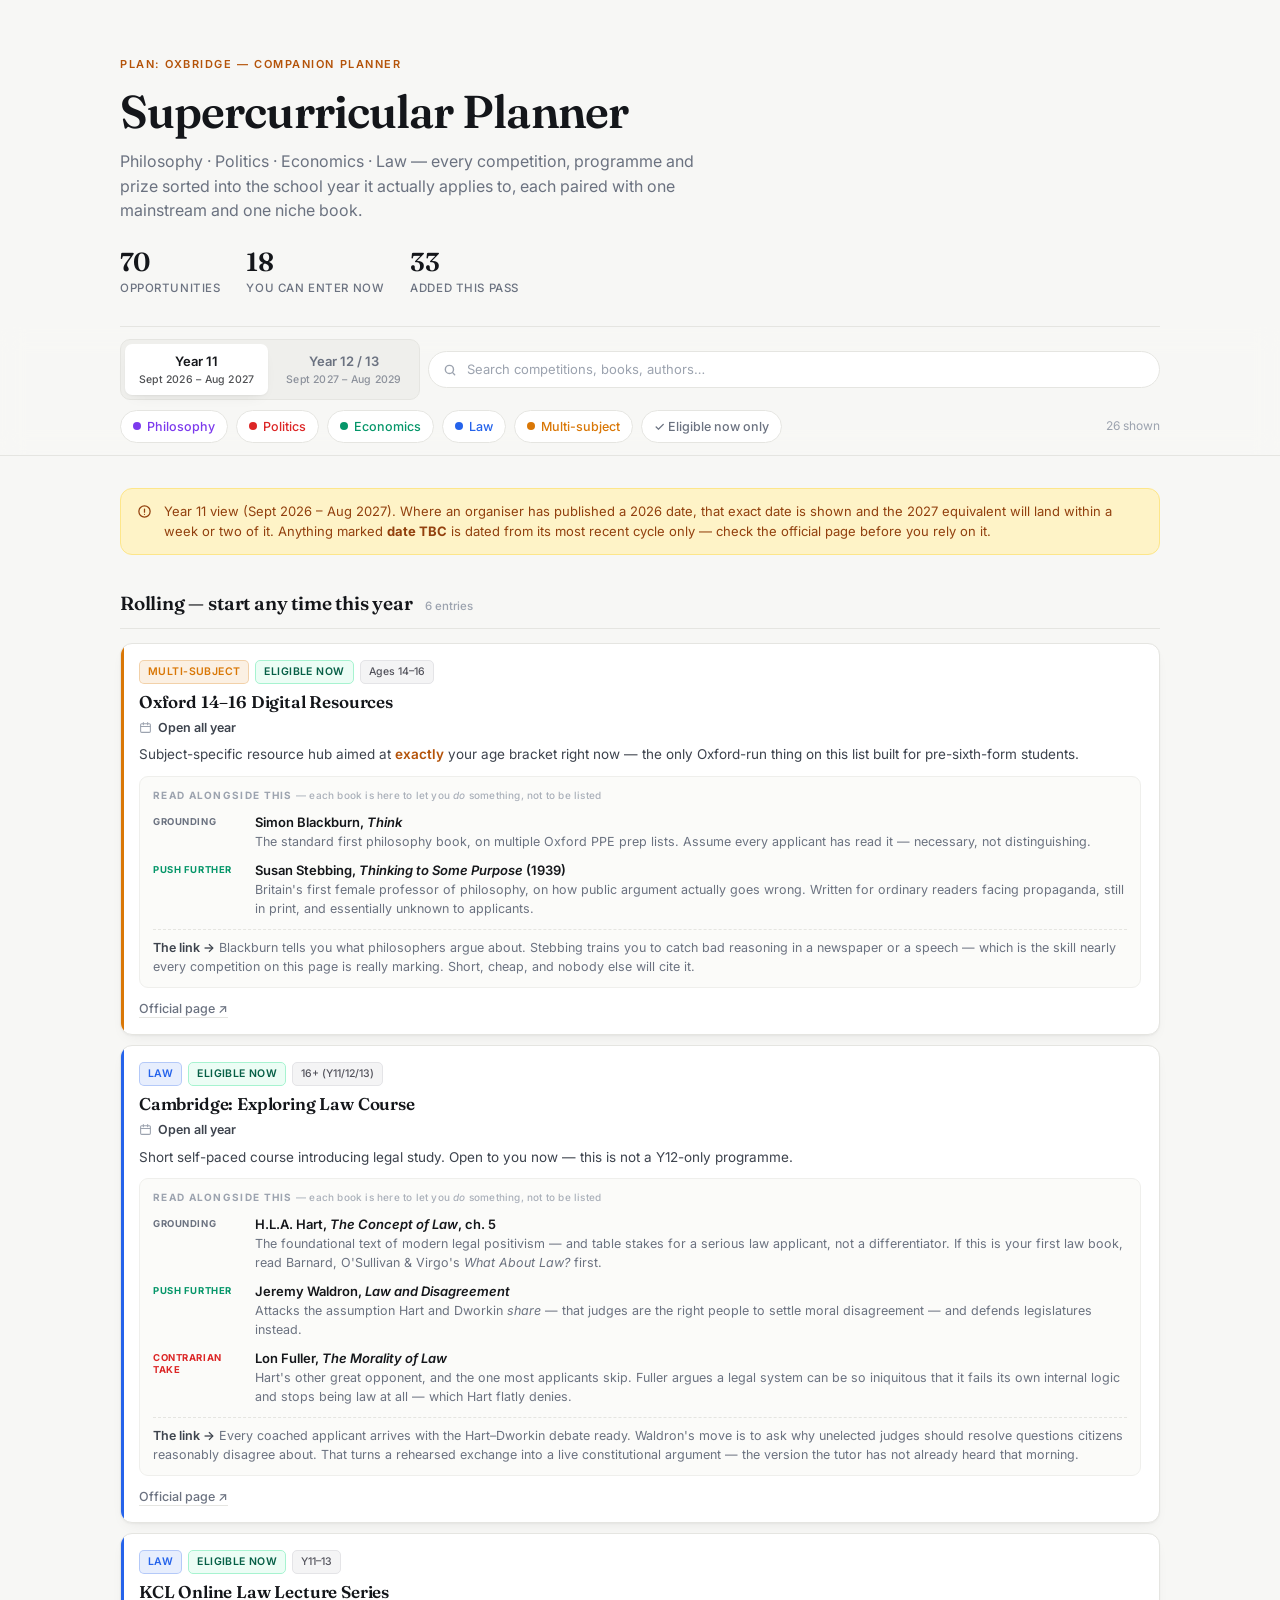
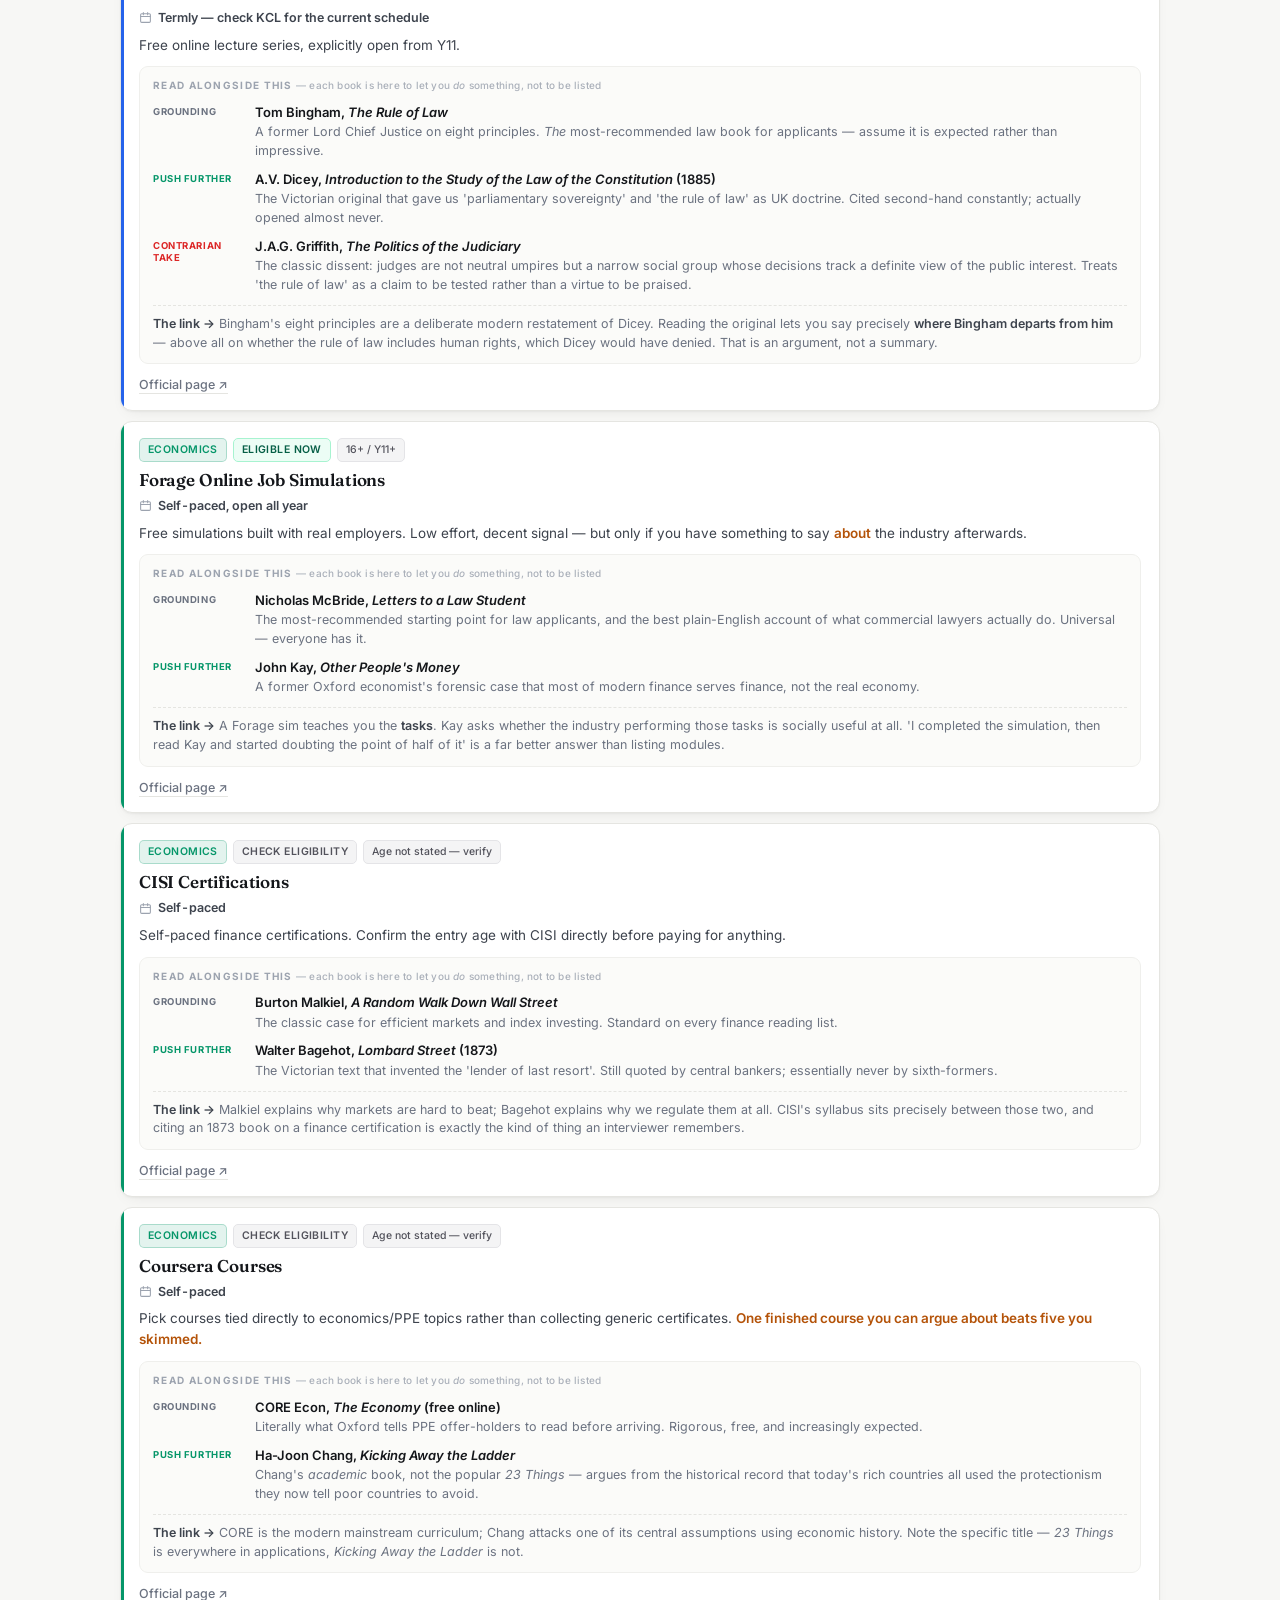
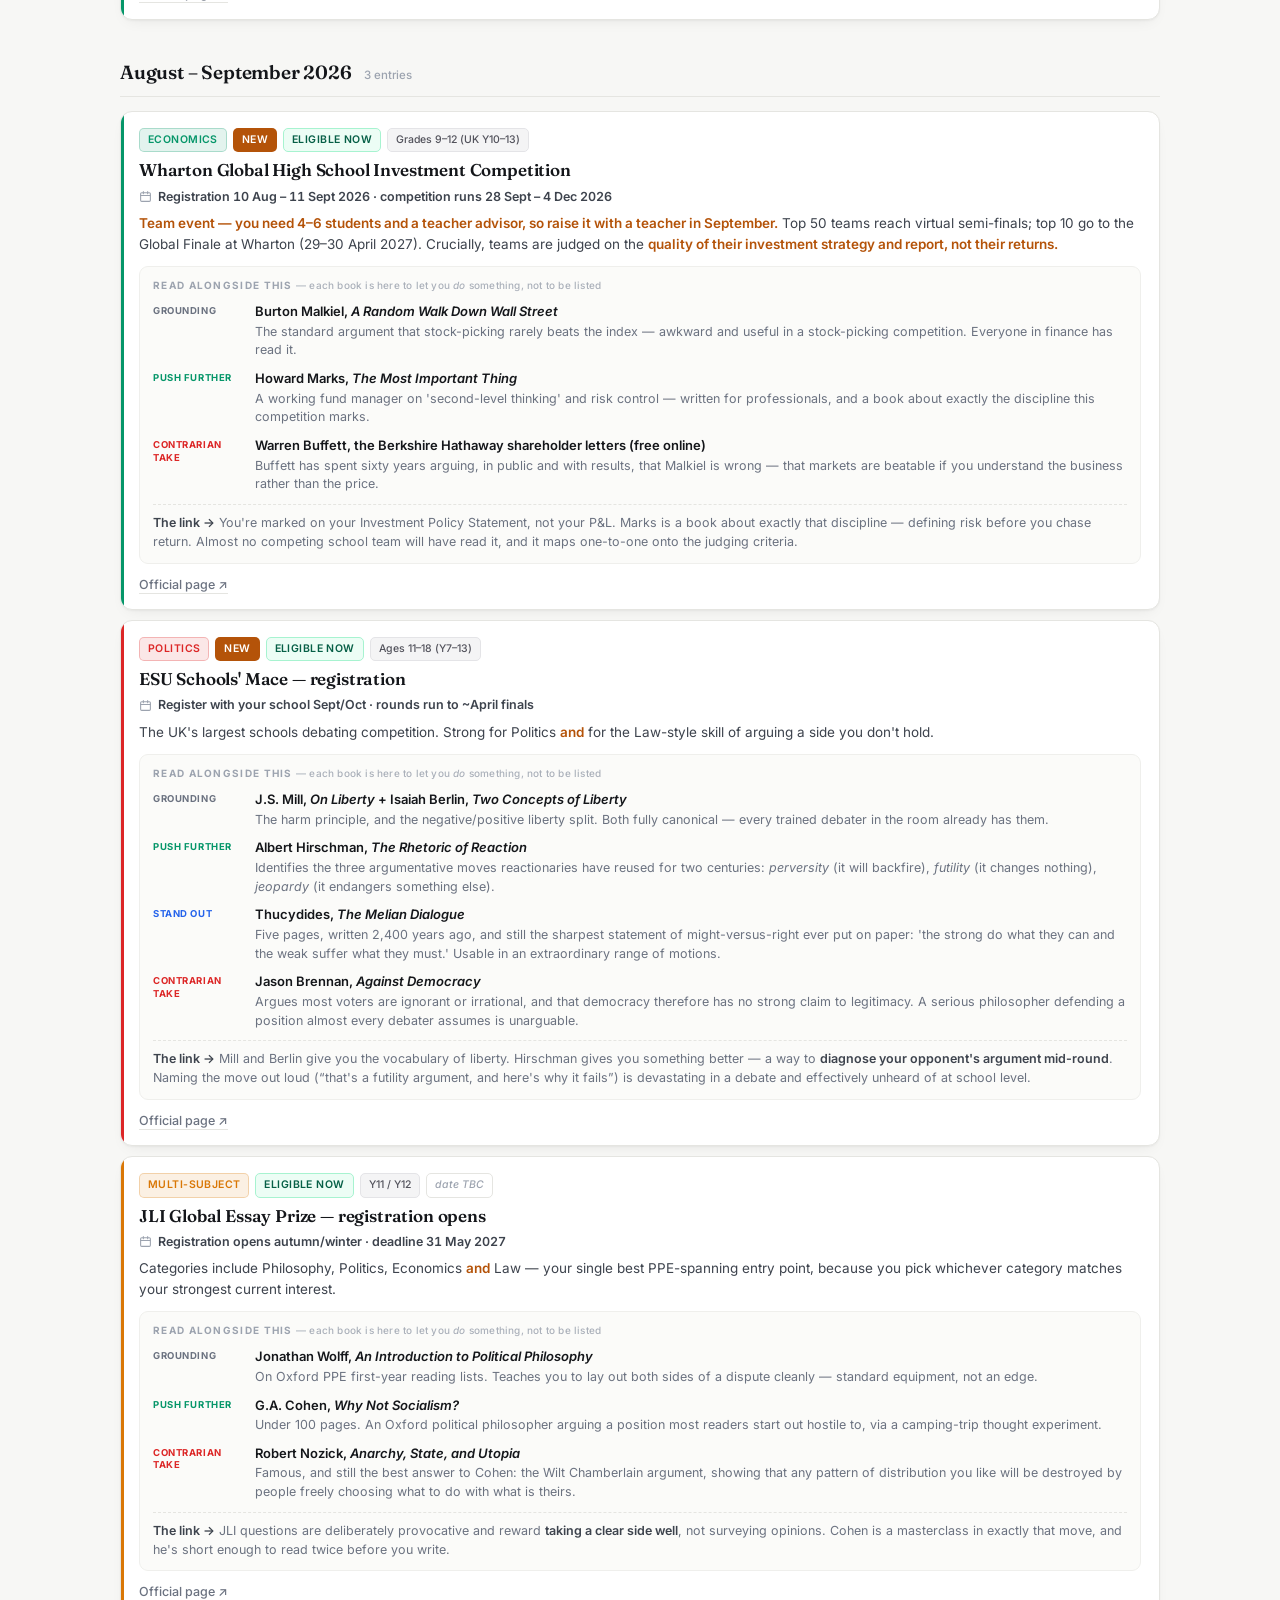
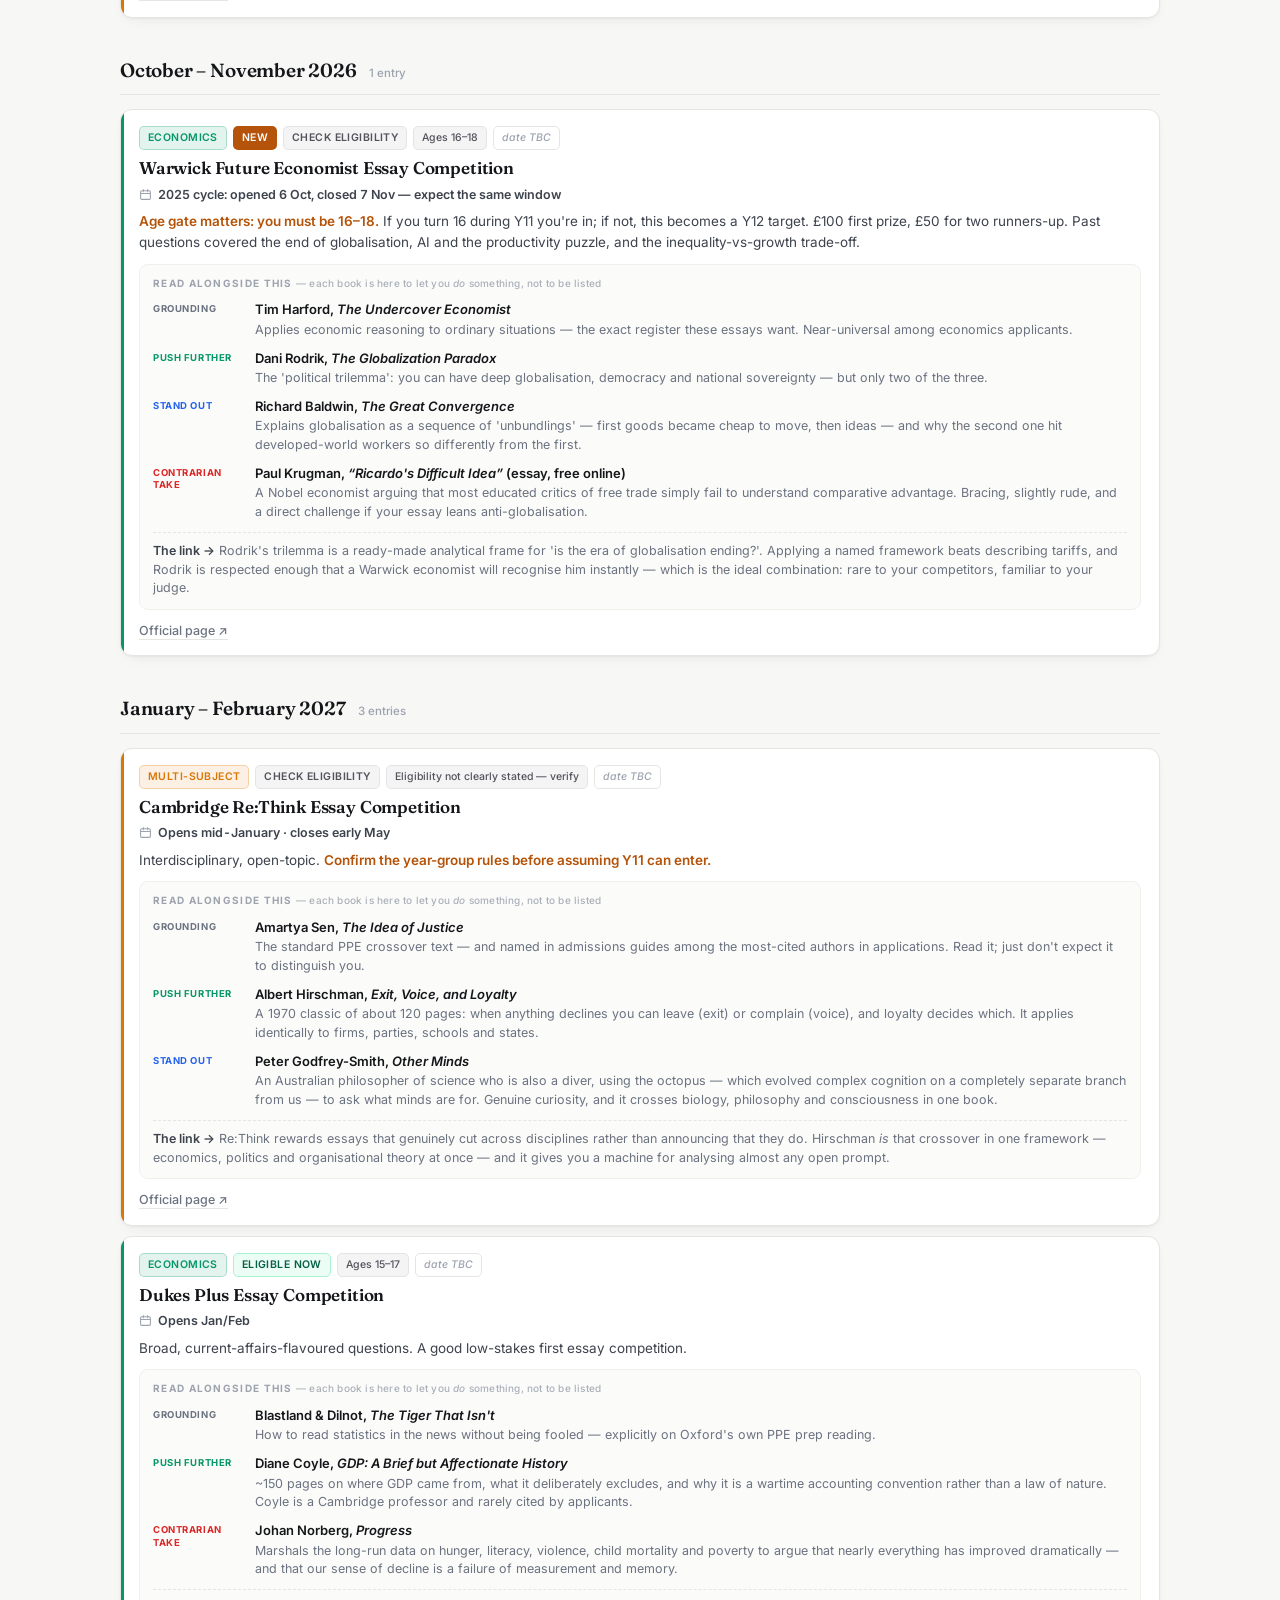
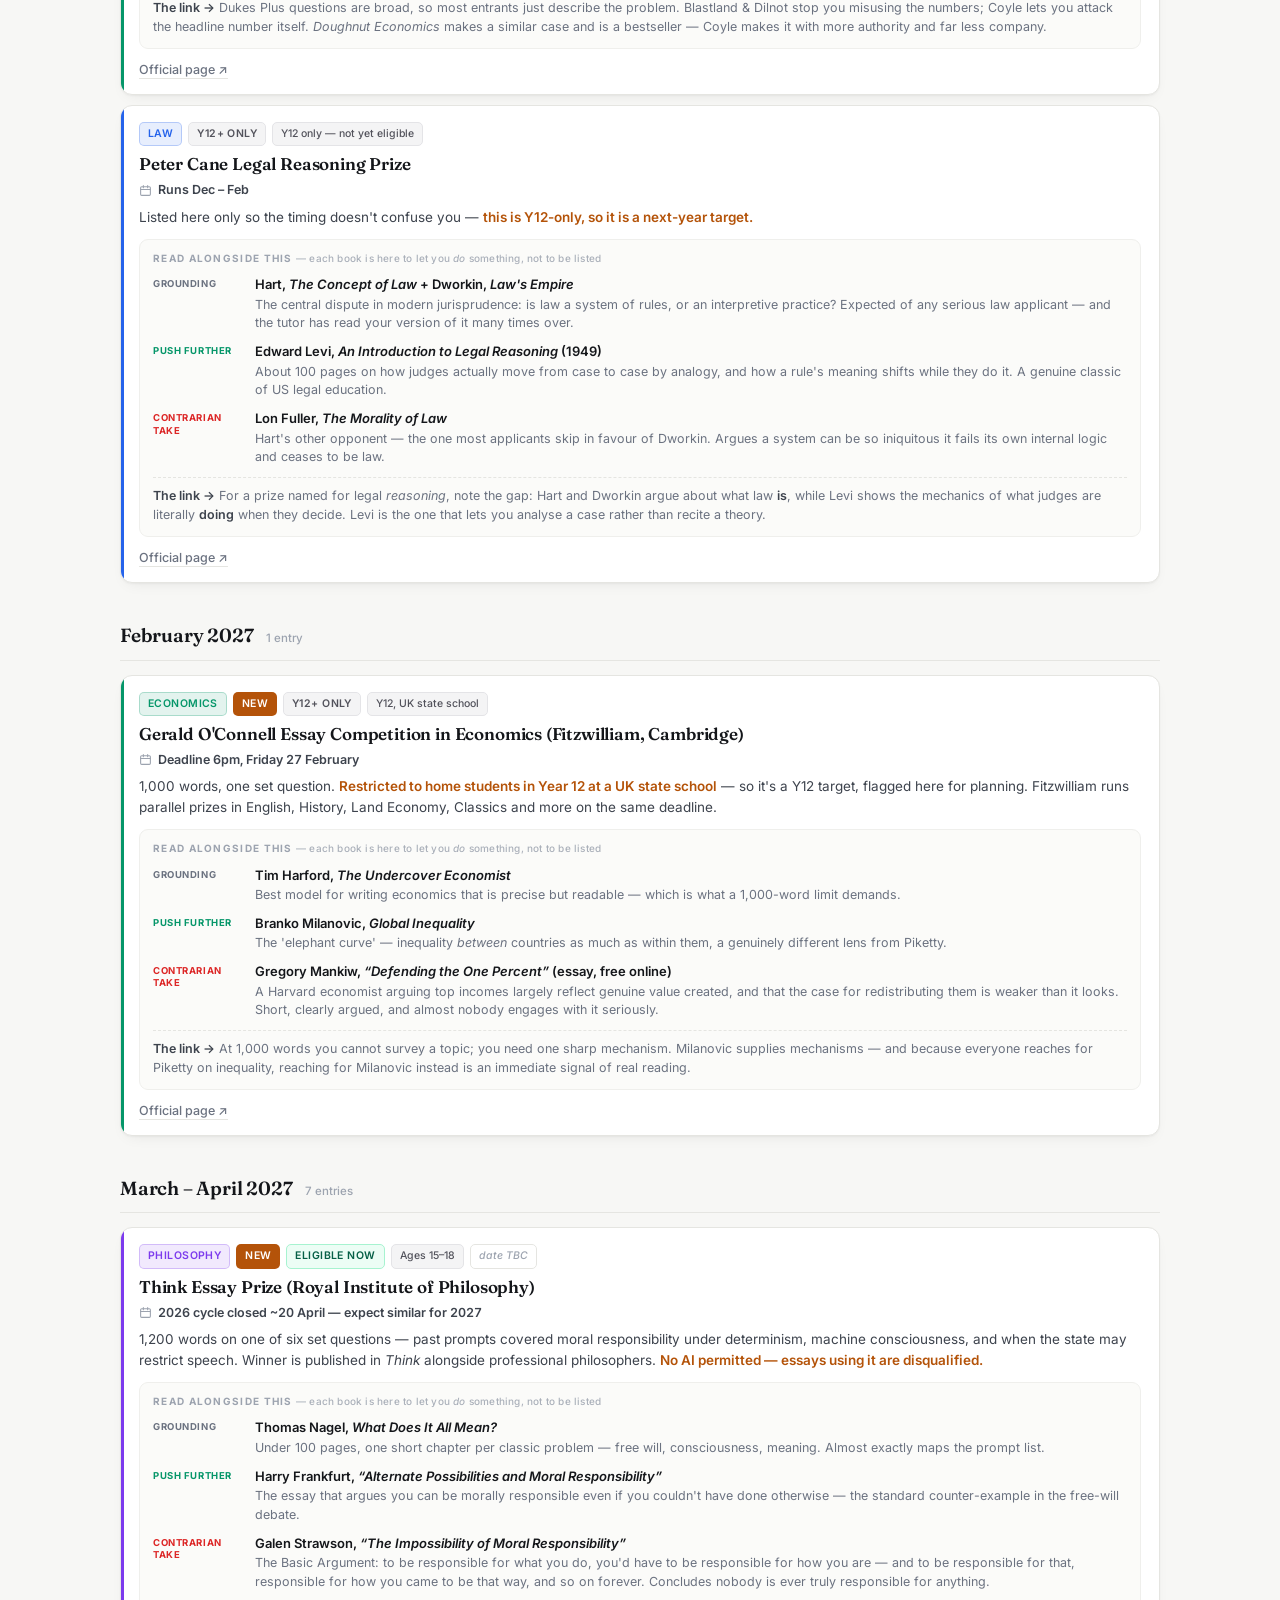
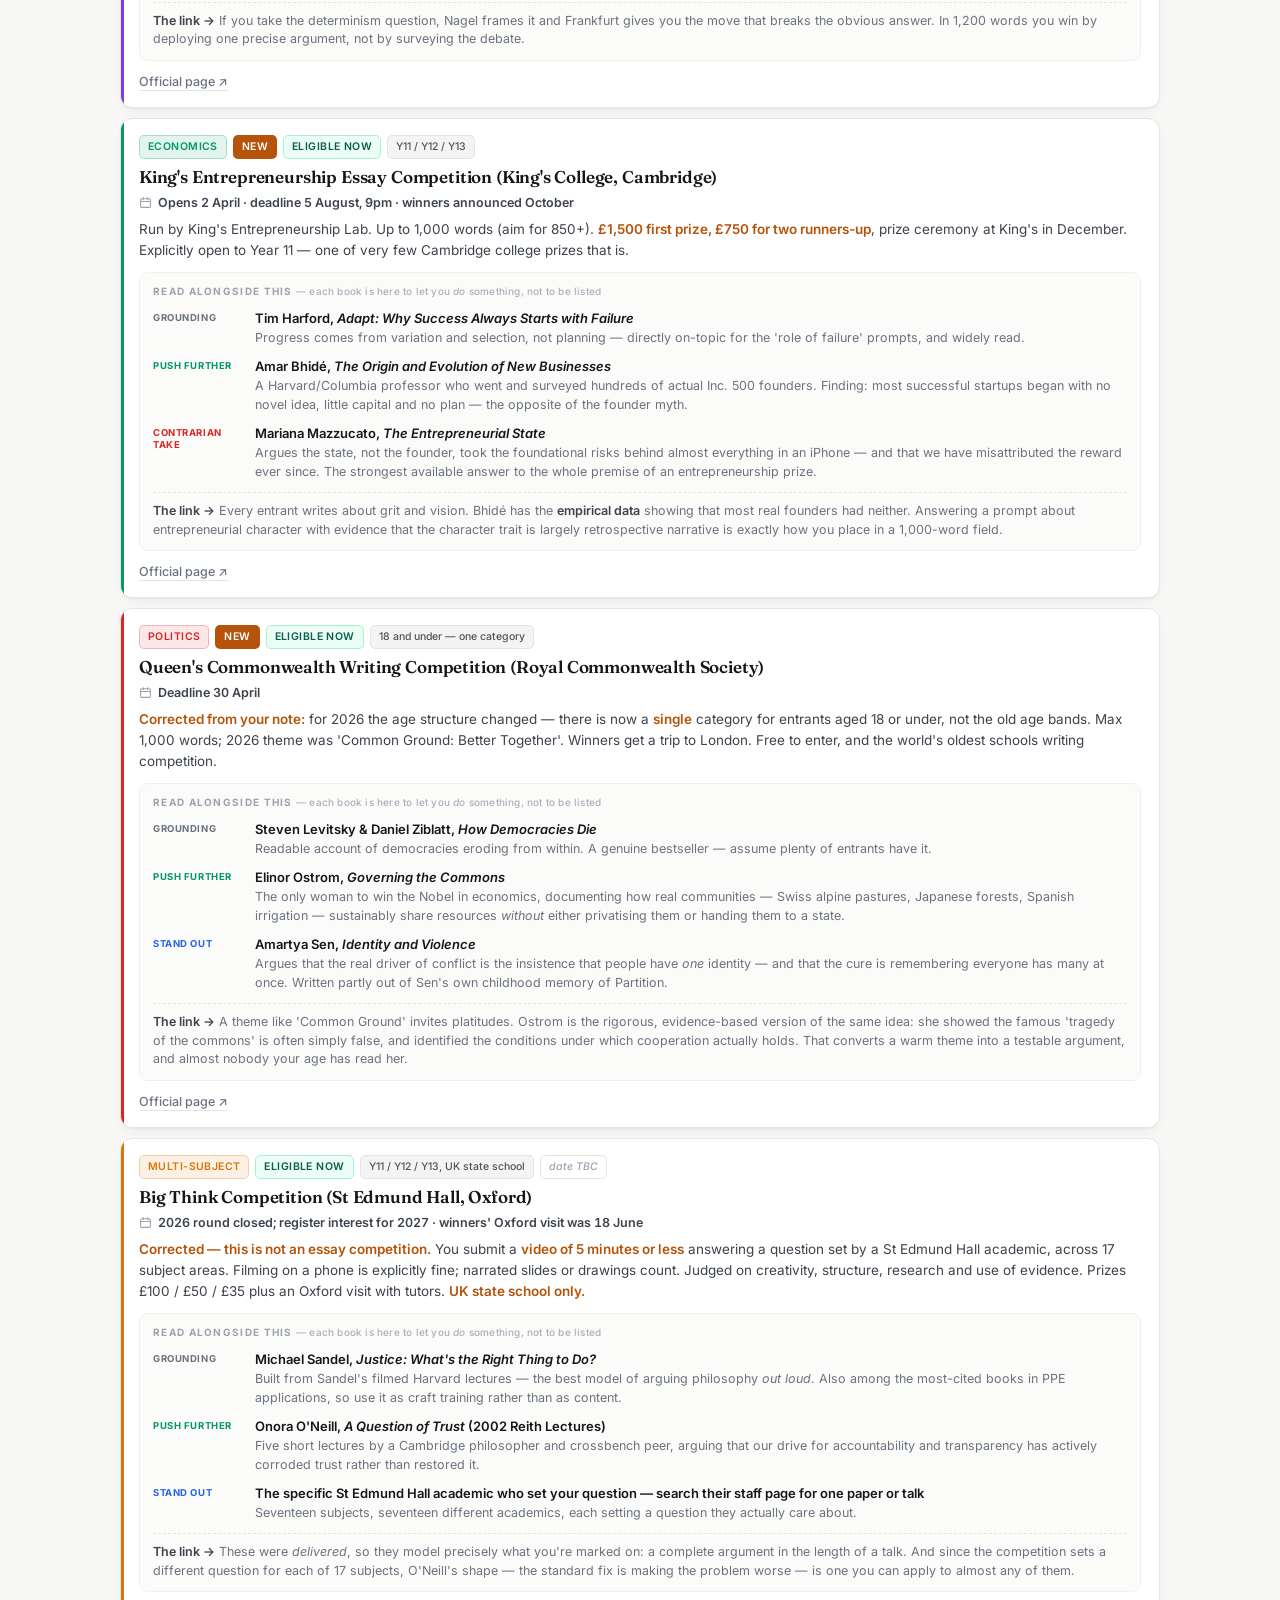
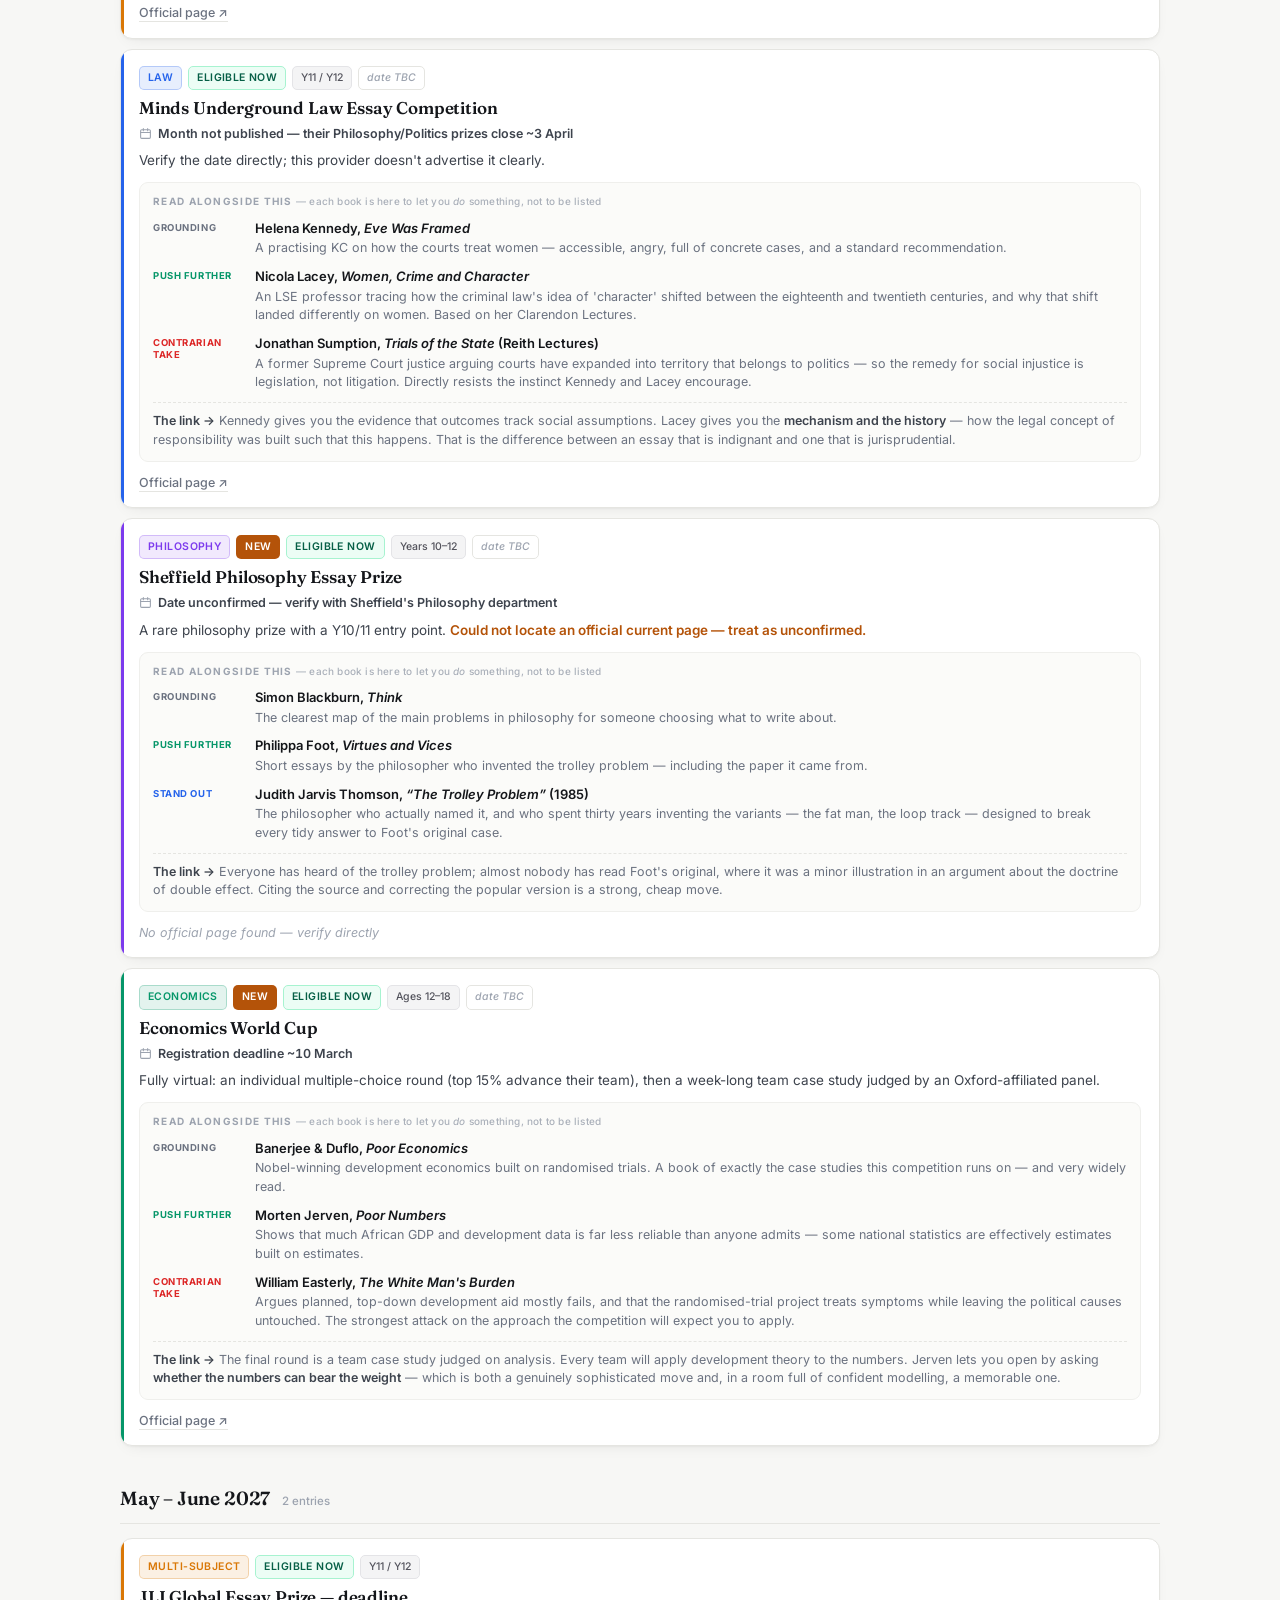
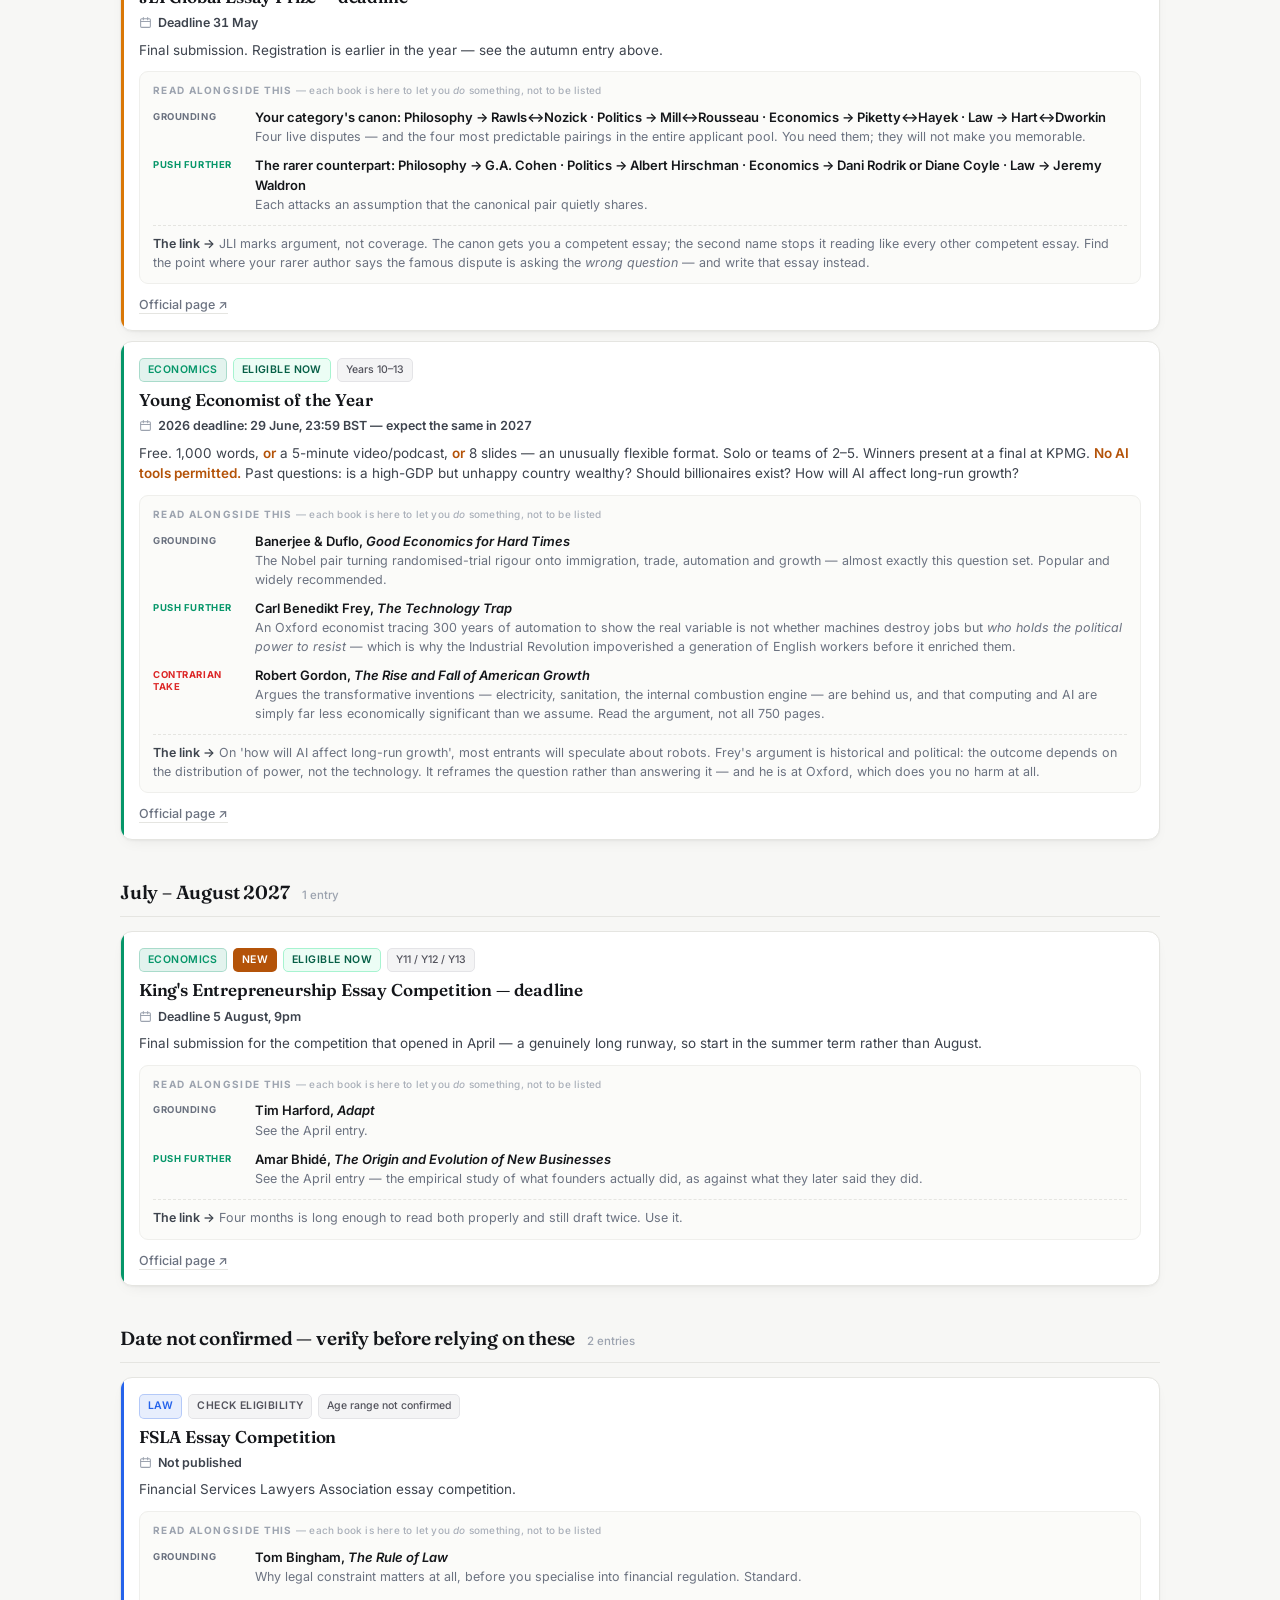
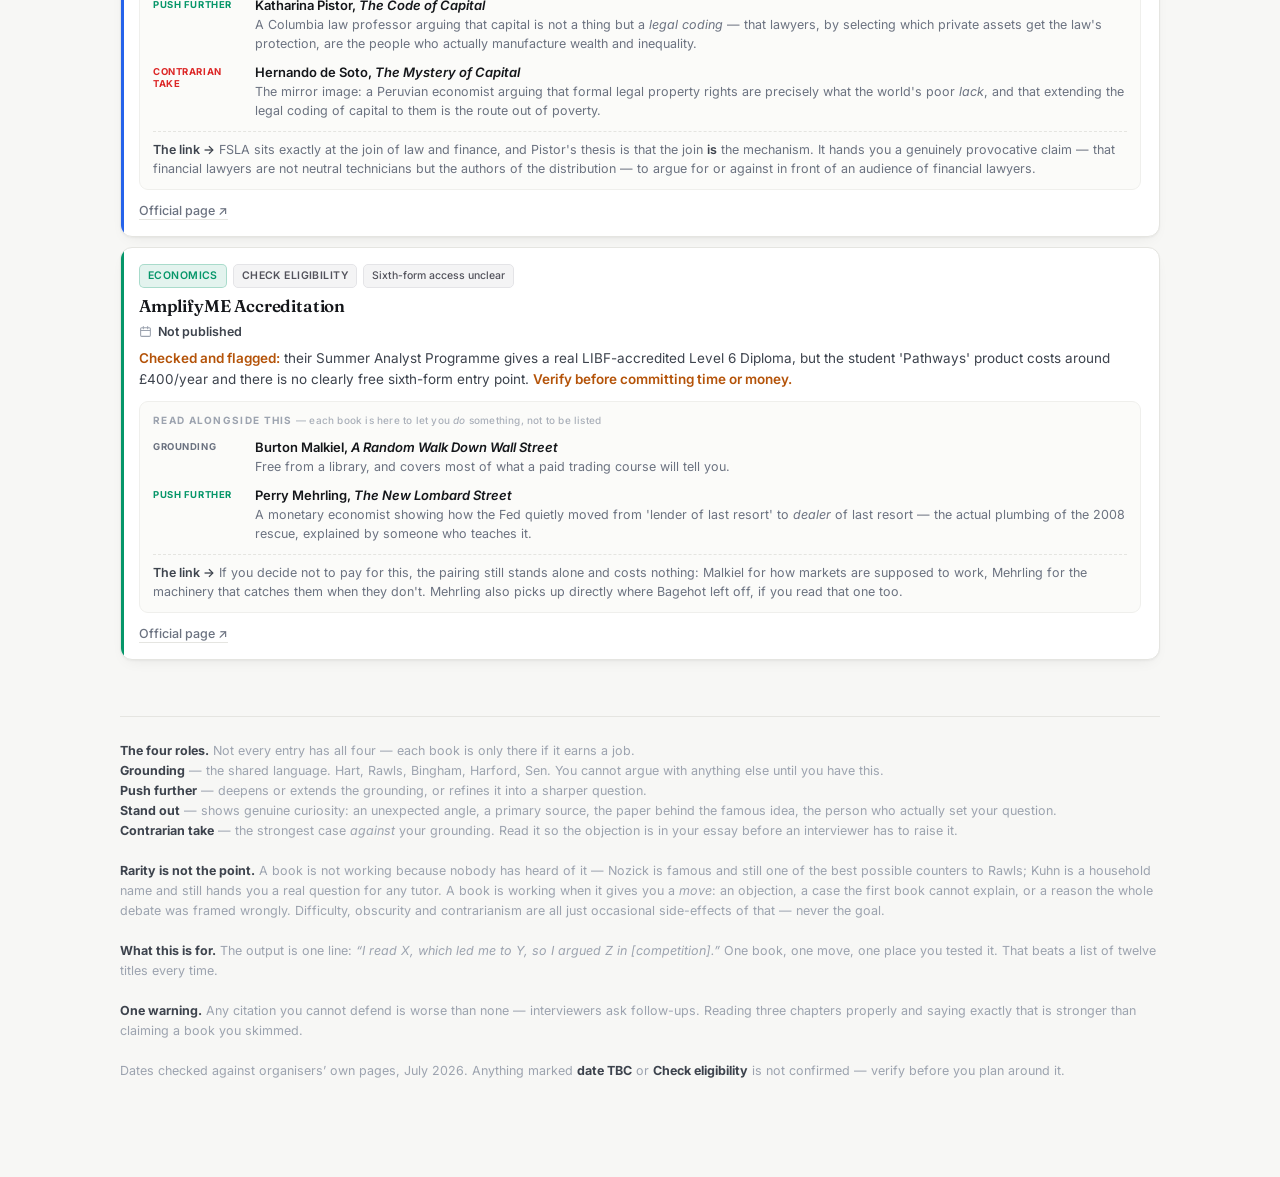
==== commit a70e23df: "Rework reading lists into four roles; add index redirect Replace the mainstream/niche split with fou" ====
--- a/supercurricular_calendar.html
+++ b/supercurricular_calendar.html
@@ -232,15 +232,16 @@
     font-size:10px;font-weight:700;letter-spacing:.13em;text-transform:uppercase;
     color:var(--faint);margin-bottom:9px;
   }
-  .book{display:grid;grid-template-columns:74px 1fr;gap:10px;align-items:start;margin-bottom:8px;font-size:13px;line-height:1.5;}
+  .book{display:grid;grid-template-columns:92px 1fr;gap:10px;align-items:start;margin-bottom:9px;font-size:13px;line-height:1.5;}
   .book:last-of-type{margin-bottom:0;}
   .book .lbl{
-    font-size:9.5px;font-weight:700;letter-spacing:.07em;text-transform:uppercase;
-    padding:3px 0 0;color:var(--faint);
-  }
-  .book.m .lbl{color:var(--muted);}
-  .book.n .lbl{color:var(--accent);}
-  .book.n .txt b{color:var(--accent);}
+    font-size:9.5px;font-weight:700;letter-spacing:.06em;text-transform:uppercase;
+    padding:3px 0 0;color:var(--faint);line-height:1.3;
+  }
+  .book.r-ground .lbl{color:var(--muted);}
+  .book.r-push   .lbl{color:var(--econ);}
+  .book.r-stand  .lbl{color:var(--law);}
+  .book.r-contra .lbl{color:var(--pol);}
   .tier-key{font-weight:500;letter-spacing:.02em;text-transform:none;color:var(--faint);opacity:.85;}
   .book .txt{color:var(--ink-2);}
   .book .txt b{color:var(--ink);font-weight:600;}
@@ -343,6 +344,7 @@
    reading:{
      m:"H.L.A. Hart, <i>The Concept of Law</i>, ch. 5|The foundational text of modern legal positivism — and table stakes for a serious law applicant, not a differentiator. If this is your first law book, read Barnard, O'Sullivan &amp; Virgo's <i>What About Law?</i> first.",
      n:"Jeremy Waldron, <i>Law and Disagreement</i>|Attacks the assumption Hart and Dworkin <i>share</i> — that judges are the right people to settle moral disagreement — and defends legislatures instead.",
+     c:"Lon Fuller, <i>The Morality of Law</i>|Hart's other great opponent, and the one most applicants skip. Fuller argues a legal system can be so iniquitous that it fails its own internal logic and stops being law at all — which Hart flatly denies.",
      link:"Every coached applicant arrives with the Hart–Dworkin debate ready. Waldron's move is to ask why unelected judges should resolve questions citizens reasonably disagree about. That turns a rehearsed exchange into a live constitutional argument — the version the tutor has not already heard that morning."}},
 
   {t:"KCL Online Law Lecture Series", s:"law", yr:"Y11–13", elig:"now",
@@ -351,6 +353,7 @@
    reading:{
      m:"Tom Bingham, <i>The Rule of Law</i>|A former Lord Chief Justice on eight principles. <i>The</i> most-recommended law book for applicants — assume it is expected rather than impressive.",
      n:"A.V. Dicey, <i>Introduction to the Study of the Law of the Constitution</i> (1885)|The Victorian original that gave us 'parliamentary sovereignty' and 'the rule of law' as UK doctrine. Cited second-hand constantly; actually opened almost never.",
+     c:"J.A.G. Griffith, <i>The Politics of the Judiciary</i>|The classic dissent: judges are not neutral umpires but a narrow social group whose decisions track a definite view of the public interest. Treats 'the rule of law' as a claim to be tested rather than a virtue to be praised.",
      link:"Bingham's eight principles are a deliberate modern restatement of Dicey. Reading the original lets you say precisely <b>where Bingham departs from him</b> — above all on whether the rule of law includes human rights, which Dicey would have denied. That is an argument, not a summary."}},
 
   {t:"Forage Online Job Simulations", s:"econ", yr:"16+ / Y11+", elig:"now",
@@ -386,7 +389,8 @@
    note:"<em>Team event — you need 4–6 students and a teacher advisor, so raise it with a teacher in September.</em> Top 50 teams reach virtual semi-finals; top 10 go to the Global Finale at Wharton (29–30 April 2027). Crucially, teams are judged on the <em>quality of their investment strategy and report, not their returns.</em>",
    reading:{
      m:"Burton Malkiel, <i>A Random Walk Down Wall Street</i>|The standard argument that stock-picking rarely beats the index — awkward and useful in a stock-picking competition. Everyone in finance has read it.",
-     n:"Howard Marks, <i>The Most Important Thing</i>|A working fund manager on 'second-level thinking' and risk control. Written for professionals, circulated privately as memos for twenty years, and almost never on a school reading list.",
+     n:"Howard Marks, <i>The Most Important Thing</i>|A working fund manager on 'second-level thinking' and risk control — written for professionals, and a book about exactly the discipline this competition marks.",
+     c:"Warren Buffett, the Berkshire Hathaway shareholder letters (free online)|Buffett has spent sixty years arguing, in public and with results, that Malkiel is wrong — that markets are beatable if you understand the business rather than the price.",
      link:"You're marked on your Investment Policy Statement, not your P&amp;L. Marks is a book about exactly that discipline — defining risk before you chase return. Almost no competing school team will have read it, and it maps one-to-one onto the judging criteria."}},
 
   {t:"ESU Schools' Mace — registration", s:"pol", yr:"Ages 11–18 (Y7–13)", elig:"now", tag:"NEW",
@@ -396,6 +400,8 @@
    reading:{
      m:"J.S. Mill, <i>On Liberty</i> + Isaiah Berlin, <i>Two Concepts of Liberty</i>|The harm principle, and the negative/positive liberty split. Both fully canonical — every trained debater in the room already has them.",
      n:"Albert Hirschman, <i>The Rhetoric of Reaction</i>|Identifies the three argumentative moves reactionaries have reused for two centuries: <i>perversity</i> (it will backfire), <i>futility</i> (it changes nothing), <i>jeopardy</i> (it endangers something else).",
+     s:"Thucydides, <i>The Melian Dialogue</i>|Five pages, written 2,400 years ago, and still the sharpest statement of might-versus-right ever put on paper: 'the strong do what they can and the weak suffer what they must.' Usable in an extraordinary range of motions.",
+     c:"Jason Brennan, <i>Against Democracy</i>|Argues most voters are ignorant or irrational, and that democracy therefore has no strong claim to legitimacy. A serious philosopher defending a position almost every debater assumes is unarguable.",
      link:"Mill and Berlin give you the vocabulary of liberty. Hirschman gives you something better — a way to <b>diagnose your opponent's argument mid-round</b>. Naming the move out loud (“that's a futility argument, and here's why it fails”) is devastating in a debate and effectively unheard of at school level."}},
 
   {t:"JLI Global Essay Prize — registration opens", s:"multi", yr:"Y11 / Y12", elig:"now", tbc:true,
@@ -404,7 +410,8 @@
    note:"Categories include Philosophy, Politics, Economics <em>and</em> Law — your single best PPE-spanning entry point, because you pick whichever category matches your strongest current interest.",
    reading:{
      m:"Jonathan Wolff, <i>An Introduction to Political Philosophy</i>|On Oxford PPE first-year reading lists. Teaches you to lay out both sides of a dispute cleanly — standard equipment, not an edge.",
-     n:"G.A. Cohen, <i>Why Not Socialism?</i>|Under 100 pages. An Oxford political philosopher arguing a position most readers start out hostile to, via a camping-trip thought experiment. Cohen is central in academic philosophy and rare in applications.",
+     n:"G.A. Cohen, <i>Why Not Socialism?</i>|Under 100 pages. An Oxford political philosopher arguing a position most readers start out hostile to, via a camping-trip thought experiment.",
+     c:"Robert Nozick, <i>Anarchy, State, and Utopia</i>|Famous, and still the best answer to Cohen: the Wilt Chamberlain argument, showing that any pattern of distribution you like will be destroyed by people freely choosing what to do with what is theirs.",
      link:"JLI questions are deliberately provocative and reward <b>taking a clear side well</b>, not surveying opinions. Cohen is a masterclass in exactly that move, and he's short enough to read twice before you write."}},
 ]},
 
@@ -416,7 +423,9 @@
    note:"<em>Age gate matters: you must be 16–18.</em> If you turn 16 during Y11 you're in; if not, this becomes a Y12 target. £100 first prize, £50 for two runners-up. Past questions covered the end of globalisation, AI and the productivity puzzle, and the inequality-vs-growth trade-off.",
    reading:{
      m:"Tim Harford, <i>The Undercover Economist</i>|Applies economic reasoning to ordinary situations — the exact register these essays want. Near-universal among economics applicants.",
-     n:"Dani Rodrik, <i>The Globalization Paradox</i>|The 'political trilemma': you can have deep globalisation, democracy and national sovereignty — but only two of the three. A Harvard economist, widely read by professionals and rarely by sixth-formers.",
+     n:"Dani Rodrik, <i>The Globalization Paradox</i>|The 'political trilemma': you can have deep globalisation, democracy and national sovereignty — but only two of the three.",
+     s:"Richard Baldwin, <i>The Great Convergence</i>|Explains globalisation as a sequence of 'unbundlings' — first goods became cheap to move, then ideas — and why the second one hit developed-world workers so differently from the first.",
+     c:"Paul Krugman, <i>“Ricardo's Difficult Idea”</i> (essay, free online)|A Nobel economist arguing that most educated critics of free trade simply fail to understand comparative advantage. Bracing, slightly rude, and a direct challenge if your essay leans anti-globalisation.",
      link:"Rodrik's trilemma is a ready-made analytical frame for 'is the era of globalisation ending?'. Applying a named framework beats describing tariffs, and Rodrik is respected enough that a Warwick economist will recognise him instantly — which is the ideal combination: rare to your competitors, familiar to your judge."}},
 ]},
 
@@ -428,6 +437,7 @@
    reading:{
      m:"Amartya Sen, <i>The Idea of Justice</i>|The standard PPE crossover text — and named in admissions guides among the most-cited authors in applications. Read it; just don't expect it to distinguish you.",
      n:"Albert Hirschman, <i>Exit, Voice, and Loyalty</i>|A 1970 classic of about 120 pages: when anything declines you can leave (exit) or complain (voice), and loyalty decides which. It applies identically to firms, parties, schools and states.",
+     s:"Peter Godfrey-Smith, <i>Other Minds</i>|An Australian philosopher of science who is also a diver, using the octopus — which evolved complex cognition on a completely separate branch from us — to ask what minds are for. Genuine curiosity, and it crosses biology, philosophy and consciousness in one book.",
      link:"Re:Think rewards essays that genuinely cut across disciplines rather than announcing that they do. Hirschman <i>is</i> that crossover in one framework — economics, politics and organisational theory at once — and it gives you a machine for analysing almost any open prompt."}},
 
   {t:"Dukes Plus Essay Competition", s:"econ", yr:"Ages 15–17", elig:"now", tbc:true,
@@ -436,6 +446,7 @@
    reading:{
      m:"Blastland &amp; Dilnot, <i>The Tiger That Isn't</i>|How to read statistics in the news without being fooled — explicitly on Oxford's own PPE prep reading.",
      n:"Diane Coyle, <i>GDP: A Brief but Affectionate History</i>|~150 pages on where GDP came from, what it deliberately excludes, and why it is a wartime accounting convention rather than a law of nature. Coyle is a Cambridge professor and rarely cited by applicants.",
+     c:"Johan Norberg, <i>Progress</i>|Marshals the long-run data on hunger, literacy, violence, child mortality and poverty to argue that nearly everything has improved dramatically — and that our sense of decline is a failure of measurement and memory.",
      link:"Dukes Plus questions are broad, so most entrants just describe the problem. Blastland &amp; Dilnot stop you misusing the numbers; Coyle lets you attack the headline number itself. <i>Doughnut Economics</i> makes a similar case and is a bestseller — Coyle makes it with more authority and far less company."}},
 
   {t:"Peter Cane Legal Reasoning Prize", s:"law", yr:"Y12 only — not yet eligible", elig:"later",
@@ -443,7 +454,8 @@
    note:"Listed here only so the timing doesn't confuse you — <em>this is Y12-only, so it is a next-year target.</em>",
    reading:{
      m:"Hart, <i>The Concept of Law</i> + Dworkin, <i>Law's Empire</i>|The central dispute in modern jurisprudence: is law a system of rules, or an interpretive practice? Expected of any serious law applicant — and the tutor has read your version of it many times over.",
-     n:"Edward Levi, <i>An Introduction to Legal Reasoning</i> (1949)|About 100 pages on how judges actually move from case to case by analogy, and how a rule's meaning shifts while they do it. A genuine classic in US legal education; effectively unknown to UK applicants.",
+     n:"Edward Levi, <i>An Introduction to Legal Reasoning</i> (1949)|About 100 pages on how judges actually move from case to case by analogy, and how a rule's meaning shifts while they do it. A genuine classic of US legal education.",
+     c:"Lon Fuller, <i>The Morality of Law</i>|Hart's other opponent — the one most applicants skip in favour of Dworkin. Argues a system can be so iniquitous it fails its own internal logic and ceases to be law.",
      link:"For a prize named for legal <i>reasoning</i>, note the gap: Hart and Dworkin argue about what law <b>is</b>, while Levi shows the mechanics of what judges are literally <b>doing</b> when they decide. Levi is the one that lets you analyse a case rather than recite a theory."}},
 ]},
 
@@ -455,6 +467,7 @@
    reading:{
      m:"Tim Harford, <i>The Undercover Economist</i>|Best model for writing economics that is precise but readable — which is what a 1,000-word limit demands.",
      n:"Branko Milanovic, <i>Global Inequality</i>|The 'elephant curve' — inequality <i>between</i> countries as much as within them, a genuinely different lens from Piketty.",
+     c:"Gregory Mankiw, <i>“Defending the One Percent”</i> (essay, free online)|A Harvard economist arguing top incomes largely reflect genuine value created, and that the case for redistributing them is weaker than it looks. Short, clearly argued, and almost nobody engages with it seriously.",
      link:"At 1,000 words you cannot survey a topic; you need one sharp mechanism. Milanovic supplies mechanisms — and because everyone reaches for Piketty on inequality, reaching for Milanovic instead is an immediate signal of real reading."}},
 ]},
 
@@ -467,6 +480,7 @@
    reading:{
      m:"Thomas Nagel, <i>What Does It All Mean?</i>|Under 100 pages, one short chapter per classic problem — free will, consciousness, meaning. Almost exactly maps the prompt list.",
      n:"Harry Frankfurt, <i>“Alternate Possibilities and Moral Responsibility”</i>|The essay that argues you can be morally responsible even if you couldn't have done otherwise — the standard counter-example in the free-will debate.",
+     c:"Galen Strawson, <i>“The Impossibility of Moral Responsibility”</i>|The Basic Argument: to be responsible for what you do, you'd have to be responsible for how you are — and to be responsible for that, responsible for how you came to be that way, and so on forever. Concludes nobody is ever truly responsible for anything.",
      link:"If you take the determinism question, Nagel frames it and Frankfurt gives you the move that breaks the obvious answer. In 1,200 words you win by deploying one precise argument, not by surveying the debate."}},
 
   {t:"King's Entrepreneurship Essay Competition (King's College, Cambridge)", s:"econ", yr:"Y11 / Y12 / Y13", elig:"now", tag:"NEW",
@@ -476,6 +490,7 @@
    reading:{
      m:"Tim Harford, <i>Adapt: Why Success Always Starts with Failure</i>|Progress comes from variation and selection, not planning — directly on-topic for the 'role of failure' prompts, and widely read.",
      n:"Amar Bhidé, <i>The Origin and Evolution of New Businesses</i>|A Harvard/Columbia professor who went and surveyed hundreds of actual Inc. 500 founders. Finding: most successful startups began with no novel idea, little capital and no plan — the opposite of the founder myth.",
+     c:"Mariana Mazzucato, <i>The Entrepreneurial State</i>|Argues the state, not the founder, took the foundational risks behind almost everything in an iPhone — and that we have misattributed the reward ever since. The strongest available answer to the whole premise of an entrepreneurship prize.",
      link:"Every entrant writes about grit and vision. Bhidé has the <b>empirical data</b> showing that most real founders had neither. Answering a prompt about entrepreneurial character with evidence that the character trait is largely retrospective narrative is exactly how you place in a 1,000-word field."}},
 
   {t:"Queen's Commonwealth Writing Competition (Royal Commonwealth Society)", s:"pol", yr:"18 and under — one category", elig:"now", tag:"NEW",
@@ -484,6 +499,7 @@
    reading:{
      m:"Steven Levitsky &amp; Daniel Ziblatt, <i>How Democracies Die</i>|Readable account of democracies eroding from within. A genuine bestseller — assume plenty of entrants have it.",
      n:"Elinor Ostrom, <i>Governing the Commons</i>|The only woman to win the Nobel in economics, documenting how real communities — Swiss alpine pastures, Japanese forests, Spanish irrigation — sustainably share resources <i>without</i> either privatising them or handing them to a state.",
+     s:"Amartya Sen, <i>Identity and Violence</i>|Argues that the real driver of conflict is the insistence that people have <i>one</i> identity — and that the cure is remembering everyone has many at once. Written partly out of Sen's own childhood memory of Partition.",
      link:"A theme like 'Common Ground' invites platitudes. Ostrom is the rigorous, evidence-based version of the same idea: she showed the famous 'tragedy of the commons' is often simply false, and identified the conditions under which cooperation actually holds. That converts a warm theme into a testable argument, and almost nobody your age has read her."}},
 
   {t:"Big Think Competition (St Edmund Hall, Oxford)", s:"multi", yr:"Y11 / Y12 / Y13, UK state school", elig:"now", tbc:true,
@@ -493,6 +509,7 @@
    reading:{
      m:"Michael Sandel, <i>Justice: What's the Right Thing to Do?</i>|Built from Sandel's filmed Harvard lectures — the best model of arguing philosophy <i>out loud</i>. Also among the most-cited books in PPE applications, so use it as craft training rather than as content.",
      n:"Onora O'Neill, <i>A Question of Trust</i> (2002 Reith Lectures)|Five short lectures by a Cambridge philosopher and crossbench peer, arguing that our drive for accountability and transparency has actively corroded trust rather than restored it.",
+     s:"The specific St Edmund Hall academic who set your question — search their staff page for one paper or talk|Seventeen subjects, seventeen different academics, each setting a question they actually care about.",
      link:"These were <i>delivered</i>, so they model precisely what you're marked on: a complete argument in the length of a talk. And since the competition sets a different question for each of 17 subjects, O'Neill's shape — the standard fix is making the problem worse — is one you can apply to almost any of them."}},
 
   {t:"Minds Underground Law Essay Competition", s:"law", yr:"Y11 / Y12", elig:"now", tbc:true,
@@ -502,6 +519,7 @@
    reading:{
      m:"Helena Kennedy, <i>Eve Was Framed</i>|A practising KC on how the courts treat women — accessible, angry, full of concrete cases, and a standard recommendation.",
      n:"Nicola Lacey, <i>Women, Crime and Character</i>|An LSE professor tracing how the criminal law's idea of 'character' shifted between the eighteenth and twentieth centuries, and why that shift landed differently on women. Based on her Clarendon Lectures.",
+     c:"Jonathan Sumption, <i>Trials of the State</i> (Reith Lectures)|A former Supreme Court justice arguing courts have expanded into territory that belongs to politics — so the remedy for social injustice is legislation, not litigation. Directly resists the instinct Kennedy and Lacey encourage.",
      link:"Kennedy gives you the evidence that outcomes track social assumptions. Lacey gives you the <b>mechanism and the history</b> — how the legal concept of responsibility was built such that this happens. That is the difference between an essay that is indignant and one that is jurisprudential."}},
 
   {t:"Sheffield Philosophy Essay Prize", s:"phil", yr:"Years 10–12", elig:"now", tag:"NEW", tbc:true,
@@ -510,6 +528,7 @@
    reading:{
      m:"Simon Blackburn, <i>Think</i>|The clearest map of the main problems in philosophy for someone choosing what to write about.",
      n:"Philippa Foot, <i>Virtues and Vices</i>|Short essays by the philosopher who invented the trolley problem — including the paper it came from.",
+     s:"Judith Jarvis Thomson, <i>“The Trolley Problem”</i> (1985)|The philosopher who actually named it, and who spent thirty years inventing the variants — the fat man, the loop track — designed to break every tidy answer to Foot's original case.",
      link:"Everyone has heard of the trolley problem; almost nobody has read Foot's original, where it was a minor illustration in an argument about the doctrine of double effect. Citing the source and correcting the popular version is a strong, cheap move."}},
 
   {t:"Economics World Cup", s:"econ", yr:"Ages 12–18", elig:"now", tag:"NEW", tbc:true,
@@ -518,6 +537,7 @@
    reading:{
      m:"Banerjee &amp; Duflo, <i>Poor Economics</i>|Nobel-winning development economics built on randomised trials. A book of exactly the case studies this competition runs on — and very widely read.",
      n:"Morten Jerven, <i>Poor Numbers</i>|Shows that much African GDP and development data is far less reliable than anyone admits — some national statistics are effectively estimates built on estimates.",
+     c:"William Easterly, <i>The White Man's Burden</i>|Argues planned, top-down development aid mostly fails, and that the randomised-trial project treats symptoms while leaving the political causes untouched. The strongest attack on the approach the competition will expect you to apply.",
      link:"The final round is a team case study judged on analysis. Every team will apply development theory to the numbers. Jerven lets you open by asking <b>whether the numbers can bear the weight</b> — which is both a genuinely sophisticated move and, in a room full of confident modelling, a memorable one."}},
 ]},
 
@@ -538,6 +558,7 @@
    reading:{
      m:"Banerjee &amp; Duflo, <i>Good Economics for Hard Times</i>|The Nobel pair turning randomised-trial rigour onto immigration, trade, automation and growth — almost exactly this question set. Popular and widely recommended.",
      n:"Carl Benedikt Frey, <i>The Technology Trap</i>|An Oxford economist tracing 300 years of automation to show the real variable is not whether machines destroy jobs but <i>who holds the political power to resist</i> — which is why the Industrial Revolution impoverished a generation of English workers before it enriched them.",
+     c:"Robert Gordon, <i>The Rise and Fall of American Growth</i>|Argues the transformative inventions — electricity, sanitation, the internal combustion engine — are behind us, and that computing and AI are simply far less economically significant than we assume. Read the argument, not all 750 pages.",
      link:"On 'how will AI affect long-run growth', most entrants will speculate about robots. Frey's argument is historical and political: the outcome depends on the distribution of power, not the technology. It reframes the question rather than answering it — and he is at Oxford, which does you no harm at all."}},
 ]},
 
@@ -560,6 +581,7 @@
    reading:{
      m:"Tom Bingham, <i>The Rule of Law</i>|Why legal constraint matters at all, before you specialise into financial regulation. Standard.",
      n:"Katharina Pistor, <i>The Code of Capital</i>|A Columbia law professor arguing that capital is not a thing but a <i>legal coding</i> — that lawyers, by selecting which private assets get the law's protection, are the people who actually manufacture wealth and inequality.",
+     c:"Hernando de Soto, <i>The Mystery of Capital</i>|The mirror image: a Peruvian economist arguing that formal legal property rights are precisely what the world's poor <i>lack</i>, and that extending the legal coding of capital to them is the route out of poverty.",
      link:"FSLA sits exactly at the join of law and finance, and Pistor's thesis is that the join <b>is</b> the mechanism. It hands you a genuinely provocative claim — that financial lawyers are not neutral technicians but the authors of the distribution — to argue for or against in front of an audience of financial lawyers."}},
 
   {t:"AmplifyME Accreditation", s:"econ", yr:"Sixth-form access unclear", elig:"check",
@@ -581,6 +603,7 @@
    reading:{
      m:"Nicholas McBride, <i>Letters to a Law Student</i>|The standard first book; read it before the programme starts so the sessions land harder.",
      n:"Jonathan Sumption, <i>Trials of the State</i> (Reith Lectures)|A former Supreme Court justice arguing that law has expanded too far into territory politics should own.",
+     c:"Tom Bingham, <i>The Rule of Law</i>, ch. 12|Bingham's direct answer to Sumption, written before the lectures: protecting rights against a parliamentary majority is not judges overreaching, it is precisely the job the rule of law gives them.",
      link:"Pathways will show you law as a career. Sumption asks whether the judiciary has too much power — a genuine constitutional argument from the inside. It's short, it's on iPlayer as lectures, and it makes you a Law <b>and</b> PPE candidate at once."}},
 
   {t:"Extended Project Qualification (EPQ)", s:"multi", yr:"Y12 (some schools run into Y13)", elig:"now", tag:"NEW",
@@ -589,7 +612,9 @@
    note:"Free, school-delivered, Ofqual-regulated Level 3 qualification worth <em>up to 28 UCAS points</em>. A 5,000-word dissertation on a question you choose — the single best vehicle for testing a PPE-crossover idea before you apply, and the thing interviewers most reliably ask about.",
    reading:{
      m:"Amartya Sen, <i>The Idea of Justice</i>|Broad enough to seed a PPE-crossover question, rigorous enough to sustain 5,000 words. Also one of the most-cited authors in PPE applications — treat it as your foundation, not your hook.",
-     n:"Elizabeth Anderson, <i>Private Government</i>|A Michigan philosopher arguing that the modern workplace is a <i>dictatorship</i> — a form of government most of us live under for eight hours a day and have no vote in. Short, startling, and rarely read at school level.",
+     n:"Elizabeth Anderson, <i>Private Government</i>|A Michigan philosopher arguing the modern workplace is a <i>dictatorship</i> — a form of government most of us live under for eight hours a day with no vote in it.",
+     s:"Albert Hirschman, <i>Exit, Voice, and Loyalty</i>|~120 pages: when anything declines you can leave (exit) or complain (voice), and loyalty decides which. One framework that works on firms, parties, schools and states alike.",
+     c:"Milton Friedman, <i>Capitalism and Freedom</i>, ch. 1|The direct answer to Anderson: the employment contract is voluntary, and the freedom to quit is exactly what distinguishes a job from a government. Someone will put this to you, so get there first.",
      link:"An EPQ lives or dies on a question with a real disagreement inside it. Anderson's move — applying the vocabulary of political legitimacy to employment, where we normally only use the vocabulary of contract — is a whole dissertation's worth of tension, and it is unmistakably a PPE question rather than an economics or a politics one."}},
 
   {t:"Apply:Cambridge — Year 12", s:"multi", yr:"Y12", elig:"now",
@@ -634,6 +659,7 @@
    reading:{
      m:"Michael Sandel, <i>The Tyranny of Merit</i>|Argues meritocracy generates humiliation and resentment among those it leaves behind. A recent bestseller — widely read, including by the people running these programmes.",
      n:"Michael Young, <i>The Rise of the Meritocracy</i> (1958)|The book that <b>invented the word</b> — as a dystopian satire, written by the Labour sociologist who drafted the party's 1945 manifesto. He spent the rest of his life appalled that it had been adopted as a compliment.",
+     c:"Adrian Wooldridge, <i>The Aristocracy of Talent</i>|A full-throated defence: meritocracy is a genuinely radical idea that broke the grip of birth and inheritance, and the fashionable case against it mostly serves people who have already benefited.",
      link:"Sandel's argument is Young's, sixty years later and without the irony. Knowing that 'meritocracy' entered English as a <i>warning</i> — and being able to say so on a social mobility programme — makes you a participant with a view rather than a grateful beneficiary. That is a far more interesting person to interview."}},
 
   {t:"Warwick Future Economist Essay Competition", s:"econ", yr:"Ages 16–18", elig:"now", tag:"NEW", tbc:true,
@@ -642,6 +668,7 @@
    reading:{
      m:"Tim Harford, <i>The Undercover Economist</i>|The right register: precise, applied, readable.",
      n:"Dani Rodrik, <i>The Globalization Paradox</i>|The political trilemma — deep globalisation, democracy, national sovereignty: pick two.",
+     c:"Paul Krugman, <i>“Ricardo's Difficult Idea”</i> (essay, free online)|A Nobel economist arguing most educated critics of free trade simply don't understand comparative advantage. Blunt, short, and a genuine test of whether your position survives contact with the theory.",
      link:"See the Y11 entry. By Y12 you can push further and use Rodrik against himself — asking whether the trilemma still binds when capital moves faster than any of the three."}},
 
   {t:"Wharton Global High School Investment Competition", s:"econ", yr:"Grades 9–12 (UK Y10–13)", elig:"now", tag:"NEW",
@@ -651,6 +678,7 @@
    reading:{
      m:"Burton Malkiel, <i>A Random Walk Down Wall Street</i>|Why beating the index is hard — worth confronting in a stock-picking competition.",
      n:"Howard Marks, <i>The Most Important Thing</i>|Second-level thinking and risk control, from a working fund manager.",
+     c:"Warren Buffett, the Berkshire Hathaway shareholder letters (free online)|Sixty years of publicly arguing that Malkiel is wrong — and a track record that makes the argument hard to dismiss.",
      link:"Your Investment Policy Statement is the marked artefact. Marks is a whole book on writing down your risk discipline before the market tests it — a direct match for the rubric."}},
 ]},
 
@@ -671,6 +699,7 @@
    reading:{
      m:"Hart, <i>The Concept of Law</i> ↔ Dworkin, <i>Law's Empire</i>|Rules versus interpretation — the central dispute of modern jurisprudence, and the single most predictable thing a law applicant brings to the table.",
      n:"Edward Levi, <i>An Introduction to Legal Reasoning</i> (1949)|About 100 pages on how judges genuinely move from case to case by analogy, and how the rule quietly changes shape as they do it.",
+     c:"Lon Fuller, <i>The Morality of Law</i>|Hart's other opponent, and the one most applicants skip: a legal system can be so iniquitous that it fails its own internal logic and stops being law.",
      link:"Note what the prize is called. Hart and Dworkin argue about what law <b>is</b>; Levi describes what judges are actually <b>doing</b> when they reason. That lets you analyse a line of cases and show the rule shifting — a concrete demonstration of legal reasoning rather than a description of a theory about it."}},
 ]},
 
@@ -690,7 +719,8 @@
    note:"Fully funded residential summer school.",
    reading:{
      m:"Barnard, O'Sullivan &amp; Virgo, <i>What About Law?</i> + Hart, <i>The Concept of Law</i>|What studying law is like, and legal positivism's foundational statement. Both entirely expected of a law applicant by this stage.",
-     n:"Joseph Raz, <i>The Authority of Law</i>|Hart's student, pushing positivism further than Hart did: law claims authority over you, so what would have to be true for that claim to be legitimate? Raz taught at Oxford and is central to the field.",
+     n:"Joseph Raz, <i>The Authority of Law</i>|Hart's student, pushing positivism further than Hart did: law claims authority over you, so what would have to be true for that claim to be legitimate?",
+     c:"Ronald Dworkin, <i>Law's Empire</i>|The standing objection to all of them: law is not a set of rules at all but an interpretive practice, and judges in hard cases are not exercising discretion — they are searching for the answer the law's own principles already imply.",
      link:"Hart tells you what law is. Raz asks the harder question — why its say-so should bind anyone at all. On a summer school where every student has read Hart, the person asking the tutor about Raz's service conception of authority is the one who gets a real conversation."}},
 
   {t:"Cambridge Re:Think Essay Competition", s:"multi", yr:"Eligibility not clearly stated — verify", elig:"check", tbc:true,
@@ -699,6 +729,7 @@
    reading:{
      m:"Amartya Sen, <i>The Idea of Justice</i> + Thomas Kuhn, <i>The Structure of Scientific Revolutions</i>|Crossover thinking, and paradigms. Both canonical — 'paradigm shift' is a cliché in ordinary speech by now.",
      n:"Albert Hirschman, <i>Exit, Voice, and Loyalty</i>|About 120 pages: when anything declines you can leave (exit) or complain (voice), and loyalty decides which. Applies identically to firms, parties, schools and states.",
+     s:"Peter Godfrey-Smith, <i>Other Minds</i>|A philosopher of science and diver using the octopus — complex cognition evolved on a separate branch from ours — to ask what minds are for. Crosses biology, philosophy and consciousness in one readable book.",
      link:"Re:Think rewards essays that genuinely cross disciplines rather than announcing that they do. Hirschman gives you one portable framework that <i>is</i> economics, politics and sociology at once — and unlike Kuhn, nobody will have seen it deployed on their prompt before."}},
 ]},
 
@@ -710,6 +741,7 @@
    reading:{
      m:"Tim Harford, <i>The Undercover Economist</i>|Precision inside a tight word count.",
      n:"Branko Milanovic, <i>Global Inequality</i>|Inequality between countries, not just within them — a different lens from the default Piketty answer.",
+     c:"Gregory Mankiw, <i>“Defending the One Percent”</i> (essay, free online)|Top incomes largely reflect value genuinely created. Short, clearly argued, and almost never engaged with properly at school level.",
      link:"1,000 words forces one mechanism, argued properly. Everyone reaches for Piketty; reaching for Milanovic signals you read past the obvious book."}},
 ]},
 
@@ -722,6 +754,7 @@
    reading:{
      m:"Tom Bingham, <i>The Rule of Law</i>|Eight principles that give you a ready-made framework for judging any modern legal controversy.",
      n:"Conor Gearty, <i>Can Human Rights Survive?</i>|A sympathetic insider asking whether the human rights framework can withstand its own political backlash.",
+     c:"Jonathan Sumption, <i>Trials of the State</i> (Reith Lectures)|A former Supreme Court justice arguing law has expanded into questions that belong to democratic politics — and that rights adjudication by judges is part of the problem, not the cure.",
      link:"The question is open, so your topic choice <i>is</i> the first mark. Bingham gives you the standard to judge against; Gearty gives you a genuinely contested modern question to apply it to. Together they produce a thesis rather than a survey — and 2,000 words has no room for anything else."}},
 
   {t:"Minds Underground Politics Essay Competition", s:"pol", yr:"Y12", elig:"now", tag:"NEW", tbc:true,
@@ -730,6 +763,7 @@
    reading:{
      m:"John Rawls, <i>A Theory of Justice</i>|The foundational modern account — the veil of ignorance and the difference principle.",
      n:"Iris Marion Young, <i>Justice and the Politics of Difference</i>|Attacks the whole distributive paradigm, arguing justice is about oppression and structural domination, not slicing a pie.",
+     c:"Robert Nozick, <i>Anarchy, State, and Utopia</i>|Famous, and still the sharpest objection to both: the Wilt Chamberlain argument, showing that <i>any</i> preferred pattern of justice gets destroyed the moment people freely use what is theirs.",
      link:"Everyone answers a justice question with Rawls, and the sharp ones add Nozick. Young attacks the shared assumption <i>underneath</i> both of them — that justice is fundamentally about distribution. That's a third position, and it's the one that gets read twice."}},
 
   {t:"Minds Underground Philosophy Essay Competition", s:"phil", yr:"Y12", elig:"now", tag:"NEW", tbc:true,
@@ -738,6 +772,7 @@
    reading:{
      m:"Nagel, <i>“What Is It Like to Be a Bat?”</i> + Dennett ↔ Chalmers|Nagel sets the problem in 15 pages; Dennett and Chalmers are the two standard answers. All three are covered in every introduction to philosophy of mind.",
      n:"Frank Jackson, <i>“Epiphenomenal Qualia”</i> (1982)|The 'Mary's Room' paper: a scientist who knows every physical fact about colour but has only seen black and white — does she learn something new on leaving the room? <b>Jackson later publicly abandoned his own argument.</b>",
+     c:"Patricia Churchland, <i>Touching a Nerve</i>|The hard-nosed neurophilosophical reply: the 'hard problem' is not a discovery but a failure of imagination, and questions that looked irreducibly mysterious have repeatedly dissolved once the neuroscience arrived.",
      link:"The paper is short and free online. The real prize is the recantation: being able to say 'Jackson made the strongest anti-physicalist argument in the literature and then changed his mind — here is why I think he was right the first time' shows you can track a philosopher's reasoning across decades. Almost nobody at school level knows he recanted."}},
 
   {t:"UCL Masterclasses", s:"multi", yr:"Y12", elig:"now", tbc:true,
@@ -753,7 +788,8 @@
    note:"Run with Freshfields, alongside UNIQ.",
    reading:{
      m:"Helena Kennedy, <i>Eve Was Framed</i> + Michelle Alexander, <i>The New Jim Crow</i>|A practising KC on the British courts, and the standard account of US mass incarceration. Both are bestsellers and both are widely cited on this exact topic.",
-     n:"David Lammy, <i>The Lammy Review</i> (2017)|The independent government review of BAME treatment in the England and Wales criminal justice system. Free to download, full of primary UK data, and read almost exclusively by professionals rather than applicants.",
+     n:"David Lammy, <i>The Lammy Review</i> (2017)|The independent government review of BAME treatment in the England and Wales criminal justice system. Free to download, and full of primary UK charge, plea and sentencing data.",
+     c:"Thomas Sowell, <i>Discrimination and Disparities</i>|Argues a statistical disparity does not by itself establish discrimination, because groups differ systematically in age, geography and other variables that independently drive outcomes. The objection any serious interviewer will put to you.",
      link:"ExpLaw is a <i>UK</i> programme about <i>UK</i> access to the profession, and Alexander's book is about America. Lammy gives you the domestic evidence — actual charge, plea and sentencing disparities here. Citing a primary government report rather than a bestseller is a serious signal, and it costs nothing but the download."}},
 
   {t:"Regent's Park College (Oxford) — Online PPE Masterclass", s:"multi", yr:"Y12 only, predicted AAA", elig:"check", tag:"NEW", tbc:true,
@@ -782,7 +818,9 @@
    note:"<em>Corrected from your note:</em> the deadline is <em>31 July</em>, not August — you get four full months from the March question release. Up to 3,000 words including footnotes. First prize £600, second £400 (each split with your school), plus ~8 special commendations and ~40 commendations. Open internationally; one entry per student.",
    reading:{
      m:"J.S. Mill, <i>On Liberty</i> · Rousseau, <i>The Social Contract</i>|The two canonical positions on where individual freedom meets collective authority.",
-     n:"Robert Dahl, <i>Polyarchy</i> ↔ Hannah Arendt, <i>The Origins of Totalitarianism</i>|Dahl gives rigorous institutional criteria for what makes a system genuinely democratic; Arendt gives the anatomy of what replaces it when it fails.",
+     n:"Robert Dahl, <i>Polyarchy</i>|Rigorous institutional criteria for what actually makes a system democratic — so you can <i>measure</i> a regime rather than describe it.",
+     s:"Hannah Arendt, <i>The Origins of Totalitarianism</i>|The anatomy of what replaces democracy when it fails — how atomised, lonely populations become available to total movements. Read the third part if the whole is too much, and say so.",
+     c:"Jason Brennan, <i>Against Democracy</i>|Argues most voters are ignorant or irrational and that democracy has no strong claim to legitimacy — a serious philosopher attacking the premise the entire prize takes for granted.",
      link:"3,000 words and four months is enough for real depth, so the mainstream pair alone will read thin. Dahl lets you <b>measure</b> a democracy rather than describe it; Arendt lets you say what the failure mode actually looks like. Bringing an institutional political scientist into a school essay is unusual and it shows."}},
 
   {t:"IEA Monetary Policy Essay Prize (Sixth Form)", s:"econ", yr:"Y12 / Y13", elig:"now", tag:"NEW",
@@ -792,6 +830,7 @@
    reading:{
      m:"Blastland &amp; Dilnot, <i>The Tiger That Isn't</i>|Stops you misreading the inflation statistics the question turns on.",
      n:"Milton Friedman &amp; Anna Schwartz, <i>A Monetary History of the United States</i> (Great Depression chapters)|The foundational monetarist text — read selectively, it's technical.",
+     c:"Stephanie Kelton, <i>The Deficit Myth</i>|The Modern Monetary Theory case that a currency-issuing government is not budget-constrained the way a household is, and that inflation, not the deficit, is the only real limit. Roughly everything the IEA exists to oppose.",
      link:"The IEA is a free-market think tank, so knowing the tradition behind the prize is worth real marks. The tariff question is precisely a price-level-versus-inflation distinction — which is a monetarist point, and Friedman &amp; Schwartz is where it was made most rigorously. <b>Being able to say which chapters you read is more credible than claiming the whole book.</b>"}},
 
   {t:"King's Entrepreneurship Essay Competition (King's, Cambridge)", s:"econ", yr:"Y11 / Y12 / Y13", elig:"now", tag:"NEW",
@@ -800,6 +839,7 @@
    reading:{
      m:"Tim Harford, <i>Adapt</i>|Progress by variation and selection, not planning. Widely read.",
      n:"Amar Bhidé, <i>The Origin and Evolution of New Businesses</i>|Surveyed hundreds of real Inc. 500 founders and found most began with no novel idea, almost no capital and no plan — the reverse of the founder myth.",
+     c:"Mariana Mazzucato, <i>The Entrepreneurial State</i>|The state, not the founder, took the foundational risks behind almost everything in an iPhone — so we have been misattributing the reward for decades.",
      link:"The field will be full of essays about individual grit and vision. Bhidé has the empirical data showing most successful founders had neither, and that the vision was largely constructed afterwards. A contrarian thesis with real evidence is the only reliable way to place in a 1,000-word field."}},
 
   {t:"IEA Dorian Fisher Memorial Prize", s:"econ", yr:"Sixth form — mainly non-UK schools, check eligibility", elig:"check", tag:"NEW", tbc:true,
@@ -808,6 +848,7 @@
    reading:{
      m:"Milton Friedman, <i>Capitalism and Freedom</i> ↔ Thomas Piketty, <i>Capital in the Twenty-First Century</i>|The two canonical poles — the classical-liberal statement the IEA exists to advance, and the most-cited modern challenge to it. Both are on every list.",
      n:"Deirdre McCloskey, <i>Bourgeois Dignity</i>|Argues that <i>neither</i> capital accumulation nor institutions explain the modern enrichment — what changed was ideas, specifically that societies began according dignity to commerce and innovation. A serious economic historian taking a third position.",
+     s:"Adam Smith, <i>The Theory of Moral Sentiments</i>|Smith's <i>other</i> book, and the one he thought was his best: an account of morality built on sympathy and the 'impartial spectator'. Reading it complicates the cartoon of Smith as the prophet of self-interest.",
      link:"Writing for a free-market institute does not mean reciting one back at it. McCloskey lets you say that Friedman and Piketty are arguing about the wrong variable — which is a genuinely free-market conclusion arrived at by disagreeing with the free-market canon. That is exactly the kind of essay a think tank remembers."}},
 
   {t:"Trinity College Cambridge — Philosophy Essay Prize", s:"phil", yr:"Y12", elig:"check", tag:"NEW", tbc:true,
@@ -816,6 +857,7 @@
    reading:{
      m:"Jonathan Wolff, <i>An Introduction to Political Philosophy</i>|Clean exposition of the main disputes.",
      n:"Derek Parfit, <i>Reasons and Persons</i> (Part 3, personal identity)|Wildly influential, genuinely hard — read one part properly and say so.",
+     c:"Bernard Williams, <i>“Persons, Character and Morality”</i>|Argues Parfit's kind of impartial reasoning would strip away exactly the personal attachments that make a life worth living — the famous 'one thought too many' objection.",
      link:"Parfit was a Fellow of All Souls and is central to modern Oxford philosophy. Reading Part 3 honestly — and admitting that's what you read — is more credible and more impressive than claiming the whole book."}},
 ]},
 
@@ -851,6 +893,7 @@
    reading:{
      m:"CORE Econ, <i>The Economy</i> (free online) + Piketty, <i>Capital in the Twenty-First Century</i>|The rigorous mainstream curriculum, and the standard inequality reference. Read the Piketty data chapters properly rather than claiming all 700 pages.",
      n:"Steve Keen, <i>Debunking Economics</i>|A technical, equation-level assault on the foundations of neoclassical theory — including the claim that the standard demand curve cannot be derived the way textbooks say it can.",
+     c:"Dani Rodrik, <i>Economics Rules</i>|Defends the discipline against exactly Keen's kind of attack: economics is not one model but a library of them, and the real skill is knowing which applies where. Critics, he says, are usually demolishing a caricature.",
      link:"Marshall Society judges are Cambridge economics undergraduates who will notice instantly whether you can handle a model or only a narrative. CORE gives you the machinery; Keen shows you where its own practitioners think the machinery creaks. Criticising a model from inside it is a completely different signal from criticising it from outside."}},
 ]},
 
@@ -862,6 +905,7 @@
    reading:{
      m:"Thomas Piketty, <i>Capital in the Twenty-First Century</i>|Inequality, empirically — a field with deep LSE ties.",
      n:"Anthony Atkinson, <i>Inequality: What Can Be Done?</i>|Piketty's mentor, and far more prescriptive: fifteen concrete policy proposals.",
+     c:"Gregory Mankiw, <i>“Defending the One Percent”</i> (essay, free online)|Argues top incomes largely reflect value genuinely created, and that the redistributive case is weaker than it appears. Short, clear, and rarely engaged with properly.",
      link:"Piketty diagnoses; Atkinson prescribes. Atkinson taught at LSE and Piketty calls him his intellectual father — using the pair is both a stronger argument and a quiet signal that you know the discipline's actual lineage."}},
 
   {t:"CSEP Economics/Finance Essay Competition", s:"econ", yr:"Y12 / Y13", elig:"now",
@@ -869,7 +913,8 @@
    note:"Run by the Cambridge Society for Economic Pluralism — <em>explicitly about challenging mainstream economics.</em>",
    reading:{
      m:"Ha-Joon Chang, <i>23 Things They Don't Tell You About Capitalism</i>|Accessible heterodox economics from a Cambridge economist — almost the house style of this competition.",
-     n:"Karl Polanyi, <i>The Great Transformation</i>|The deep historical case that markets are politically constructed and self-regulating markets are a fiction.",
+     n:"Karl Polanyi, <i>The Great Transformation</i>|The deep historical case that markets are politically constructed, and that a self-regulating market is a fiction.",
+     c:"Friedrich Hayek, <i>“The Use of Knowledge in Society”</i> (essay, free online)|Twelve pages, and the best argument ever made <i>for</i> the price system: no planner can gather the dispersed, local, tacit knowledge that prices aggregate automatically.",
      link:"CSEP wants pluralism, so a critique of orthodoxy is the assignment. Chang is the readable version; Polanyi is where the argument originally comes from. Going to the source rather than the popularisation is exactly the move this particular audience rewards."}},
 
   {t:"Sidgwick Prize (Cambridge)", s:"multi", yr:"High-school age — verify whether Y11 can enter", elig:"check", tag:"NEW",
@@ -879,6 +924,7 @@
    reading:{
      m:"Your discipline's canonical dispute: Rawls↔Nozick · Mill↔Rousseau · Piketty↔Hayek · Hart↔Dworkin|Two thinkers who genuinely disagree — and the four most predictable pairings in the applicant pool.",
      n:"The rarer third voice: Philosophy → G.A. Cohen · Politics → Bernard Crick · Economics → Diane Coyle · Law → Jeremy Waldron|Each says the famous dispute is asking a question that was framed wrongly.",
+     c:"Whichever thinker your own essay would find hardest to answer|Identify it deliberately, read them, and put their strongest objection in your own essay before a judge has to.",
      link:"A nine-month runway is long enough to read the canon <i>and</i> a third voice properly. The written feedback from a Cambridge academic is the real prize here — so write the essay you actually want one to argue with, not the one you think is safe."}},
 ]},
 
@@ -906,6 +952,7 @@
    reading:{
      m:"Russell, <i>The Problems of Philosophy</i> + Descartes, <i>Meditations on First Philosophy</i>|Russell answering Descartes across 250 years. Read Russell first, then the original he is arguing with. Both utterly canonical.",
      n:"Miranda Fricker, <i>Epistemic Injustice</i>|Coined the idea that you can be wronged <i>specifically as a knower</i> — disbelieved because of who you are, or lacking the concepts to name what is happening to you. Now hugely influential in academic philosophy; nearly unknown at school level.",
+     c:"Edmund Gettier, <i>“Is Justified True Belief Knowledge?”</i>|Three pages that broke the definition of knowledge everyone had used since Plato — and which Russell is still relying on. Free online, readable in ten minutes.",
      link:"Descartes and Russell ask how an isolated mind can know anything. Fricker asks who gets <i>believed</i> — turning epistemology from a solitary puzzle into a social and political one. Setting the classic problem and then showing it left something out is a far stronger essay than restating the classic problem well."}},
 
   {t:"Future Thought Leaders Essay Competition", s:"multi", yr:"Y12", elig:"now", tag:"NEW",
@@ -915,6 +962,7 @@
    reading:{
      m:"Kate Raworth, <i>Doughnut Economics</i>|A rival objective to growth, argued accessibly.",
      n:"Amartya Sen, <i>Development as Freedom</i>|Redefines development as the expansion of real freedoms rather than income — the rigorous version of the same instinct.",
+     c:"Vaclav Smil, <i>How the World Really Works</i>|A materials scientist's cold-water answer to almost every generational-challenge essay: the four pillars of modern civilisation — cement, steel, plastics, ammonia — are all fossil-fuel dependent, and no amount of framing changes the physics.",
      link:"Raworth is the popular framing; Sen is the Nobel-winning argument underneath it. On a 'challenges of your generation' prompt, having the serious source rather than the infographic version is the whole difference."}},
 
   {t:"Cambridge Subject Masterclasses / Applicant Webinars / Exploring Law Conference", s:"multi", yr:"Not specified", elig:"check",
@@ -998,14 +1046,25 @@
 const ICON_CAL  = '<svg width="13" height="13" viewBox="0 0 24 24" fill="none" stroke="currentColor" stroke-width="2" stroke-linecap="round"><rect x="3" y="5" width="18" height="16" rx="2"/><path d="M3 10h18M8 3v4M16 3v4"/></svg>';
 const ICON_WARN = '<svg width="15" height="15" viewBox="0 0 24 24" fill="none" stroke="currentColor" stroke-width="2" stroke-linecap="round"><circle cx="12" cy="12" r="9"/><path d="M12 8v5M12 16.5v.01"/></svg>';
 
+/* Four roles. Only `m` is required; add n/s/c wherever they earn their place.
+   m = the shared language        n = deepens or extends it
+   s = shows genuine curiosity    c = argues against the grounding      */
+const ROLES = {
+  m:{lbl:'Grounding',       cls:'r-ground'},
+  n:{lbl:'Push further',    cls:'r-push'},
+  s:{lbl:'Stand out',       cls:'r-stand'},
+  c:{lbl:'Contrarian take', cls:'r-contra'}
+};
+const ROLE_ORDER = ['m','n','s','c'];
+
 /* "Author, <i>Title</i>|why it earns its place" -> two-part markup */
 function bookRow(kind, raw){
   const i = raw.indexOf('|');
   const title = i === -1 ? raw : raw.slice(0, i);
   const why   = i === -1 ? ''  : raw.slice(i + 1);
-  const lbl = kind === 'm' ? 'Grounding' : 'Push further';
-  return '<div class="book ' + kind + '">'
-       +   '<div class="lbl">' + lbl + '</div>'
+  const role  = ROLES[kind];
+  return '<div class="book ' + role.cls + '">'
+       +   '<div class="lbl">' + role.lbl + '</div>'
        +   '<div class="txt"><b>' + title + '</b>'
        +     (why ? '<span class="why">' + why + '</span>' : '')
        +   '</div>'
@@ -1018,7 +1077,7 @@
   if(state.q){
     const hay = [
       item.t, item.yr, item.when, item.note,
-      item.reading ? item.reading.m + ' ' + item.reading.n + ' ' + item.reading.link : ''
+      item.reading ? ROLE_ORDER.map(k => item.reading[k] || '').join(' ') + ' ' + item.reading.link : ''
     ].join(' ').replace(/<[^>]*>/g, '').toLowerCase();
     if(!hay.includes(state.q)) return false;
   }
@@ -1044,9 +1103,10 @@
 
   if(item.reading){
     const r = el('div', 'reading');
-    r.appendChild(el('div', 'reading-h', 'Read alongside this <span class="tier-key">— the grounding, then the book you can argue <em>with</em> it</span>'));
-    r.insertAdjacentHTML('beforeend', bookRow('m', item.reading.m));
-    r.insertAdjacentHTML('beforeend', bookRow('n', item.reading.n));
+    r.appendChild(el('div', 'reading-h', 'Read alongside this <span class="tier-key">— each book is here to let you <em>do</em> something, not to be listed</span>'));
+    ROLE_ORDER.forEach(k => {
+      if(item.reading[k]) r.insertAdjacentHTML('beforeend', bookRow(k, item.reading[k]));
+    });
     if(item.reading.link){
       r.appendChild(el('div', 'thelink', '<b>The link →</b> ' + item.reading.link));
     }
@@ -1153,10 +1213,14 @@
 }
 
 $('foot').innerHTML =
-  '<b>How to use the reading pairs.</b> <b>Grounding</b> is the book that gives you the shared language — Hart, Rawls, Bingham, Harford, Sen. You genuinely need it; you cannot argue with the second book without it. <b>Push further</b> is the book that lets you <i>do</i> something: counter the first, extend it, or refine it into a better question.<br><br>'
-+ '<b>Rarity is not the point.</b> A second book is not working because nobody has heard of it — Nozick is famous and still one of the best possible counters to Rawls. It is working when it gives you a move: a genuine objection, a case the first book cannot explain, or a reason the whole debate was framed wrongly. Some of the picks here are well known and some are not; what they share is that each one lets you say something rather than cite something.<br><br>'
-+ '<b>What this is for.</b> The output is a line like <i>“I read X, which led me to Y, so I argued Z in [competition].”</i> That is one book, one move, one piece of evidence you tested it on — and it beats a list of twelve titles every time.<br><br>'
-+ '<b>Two warnings.</b> Difficulty is not the same as depth — Rawls is hard and read by nearly everyone. And any citation you cannot defend is worse than none: interviewers ask follow-ups, so reading three chapters properly and saying exactly that beats claiming a book you skimmed.<br><br>'
+  '<b>The four roles.</b> Not every entry has all four — each book is only there if it earns a job.<br>'
++ '<span style="color:var(--muted)"><b>Grounding</b></span> — the shared language. Hart, Rawls, Bingham, Harford, Sen. You cannot argue with anything else until you have this.<br>'
++ '<span style="color:var(--econ)"><b>Push further</b></span> — deepens or extends the grounding, or refines it into a sharper question.<br>'
++ '<span style="color:var(--law)"><b>Stand out</b></span> — shows genuine curiosity: an unexpected angle, a primary source, the paper behind the famous idea, the person who actually set your question.<br>'
++ '<span style="color:var(--pol)"><b>Contrarian take</b></span> — the strongest case <i>against</i> your grounding. Read it so the objection is in your essay before an interviewer has to raise it.<br><br>'
++ '<b>Rarity is not the point.</b> A book is not working because nobody has heard of it — Nozick is famous and still one of the best possible counters to Rawls; Kuhn is a household name and still hands you a real question for any tutor. A book is working when it gives you a <i>move</i>: an objection, a case the first book cannot explain, or a reason the whole debate was framed wrongly. Difficulty, obscurity and contrarianism are all just occasional side-effects of that — never the goal.<br><br>'
++ '<b>What this is for.</b> The output is one line: <i>“I read X, which led me to Y, so I argued Z in [competition].”</i> One book, one move, one place you tested it. That beats a list of twelve titles every time.<br><br>'
++ '<b>One warning.</b> Any citation you cannot defend is worse than none — interviewers ask follow-ups. Reading three chapters properly and saying exactly that is stronger than claiming a book you skimmed.<br><br>'
 + 'Dates checked against organisers’ own pages, July 2026. Anything marked <b>date TBC</b> or <b>Check eligibility</b> is not confirmed — verify before you plan around it.';
 
 buildControls();
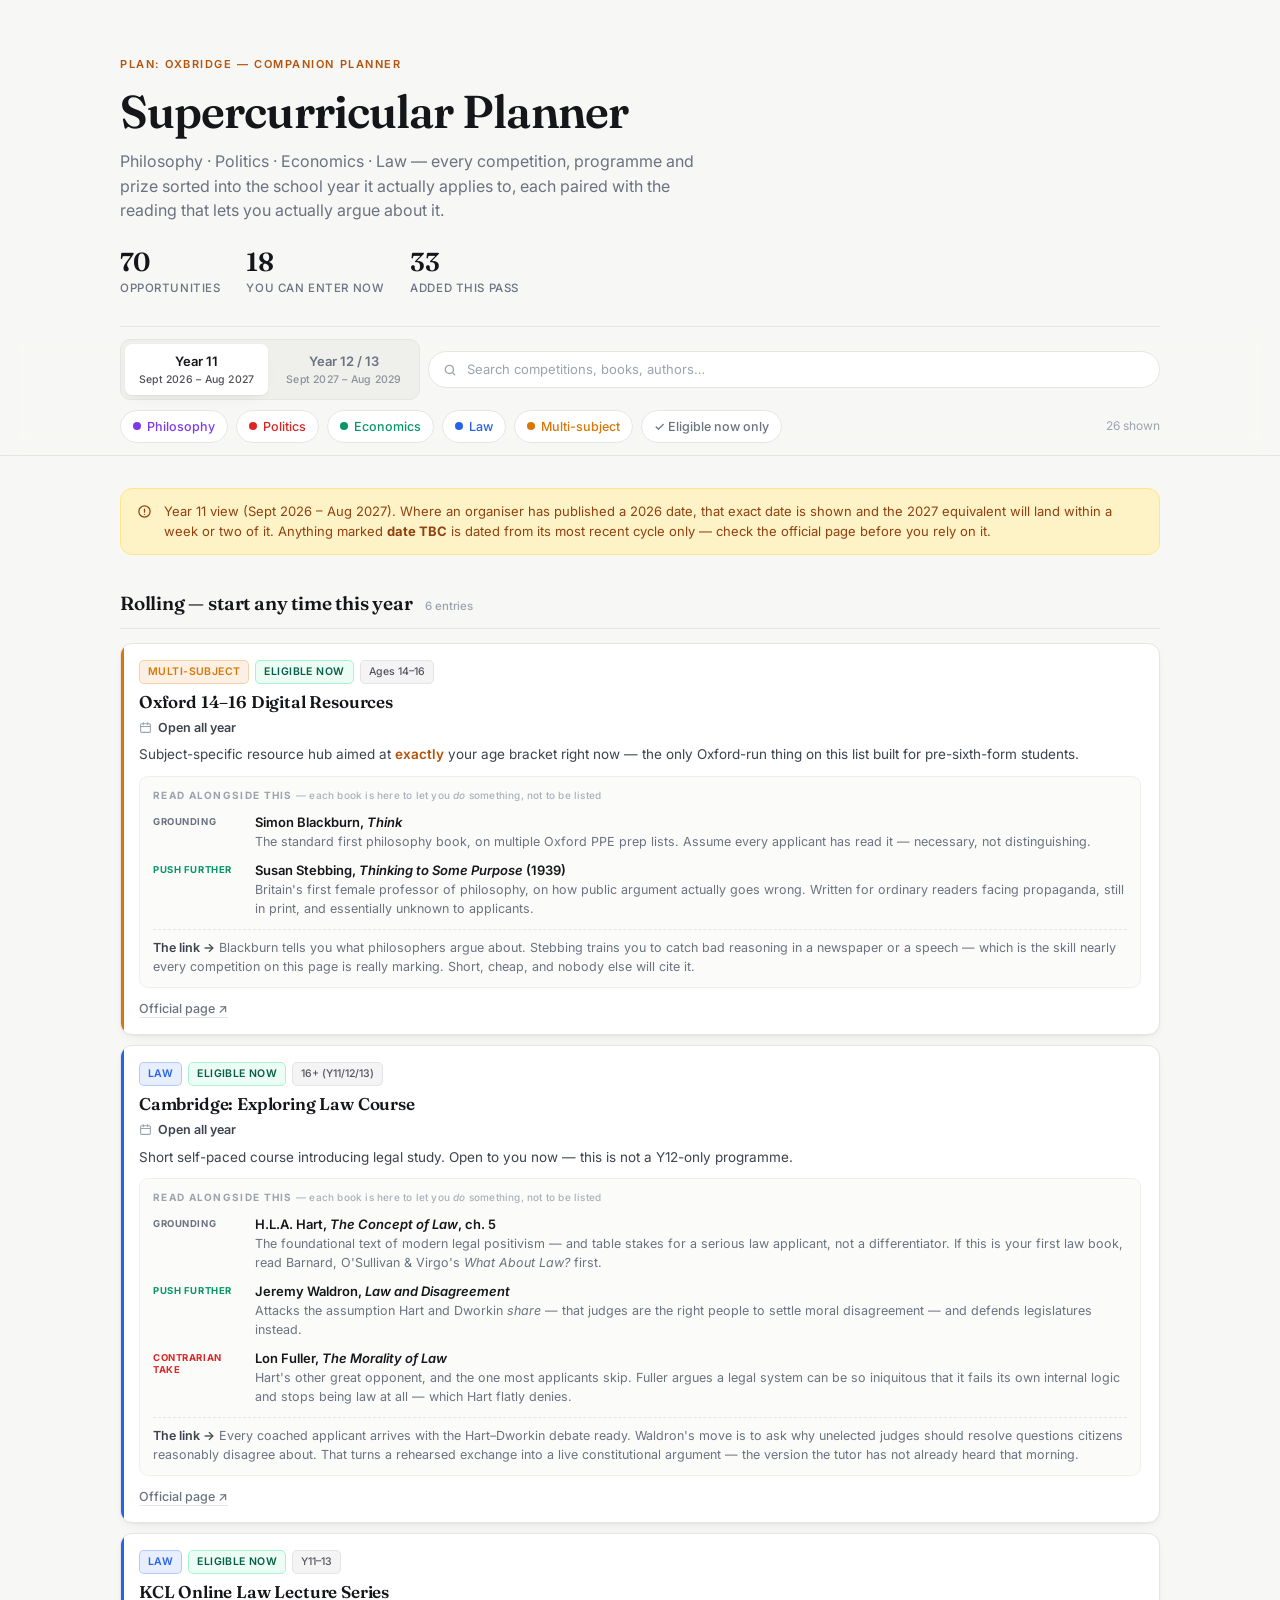
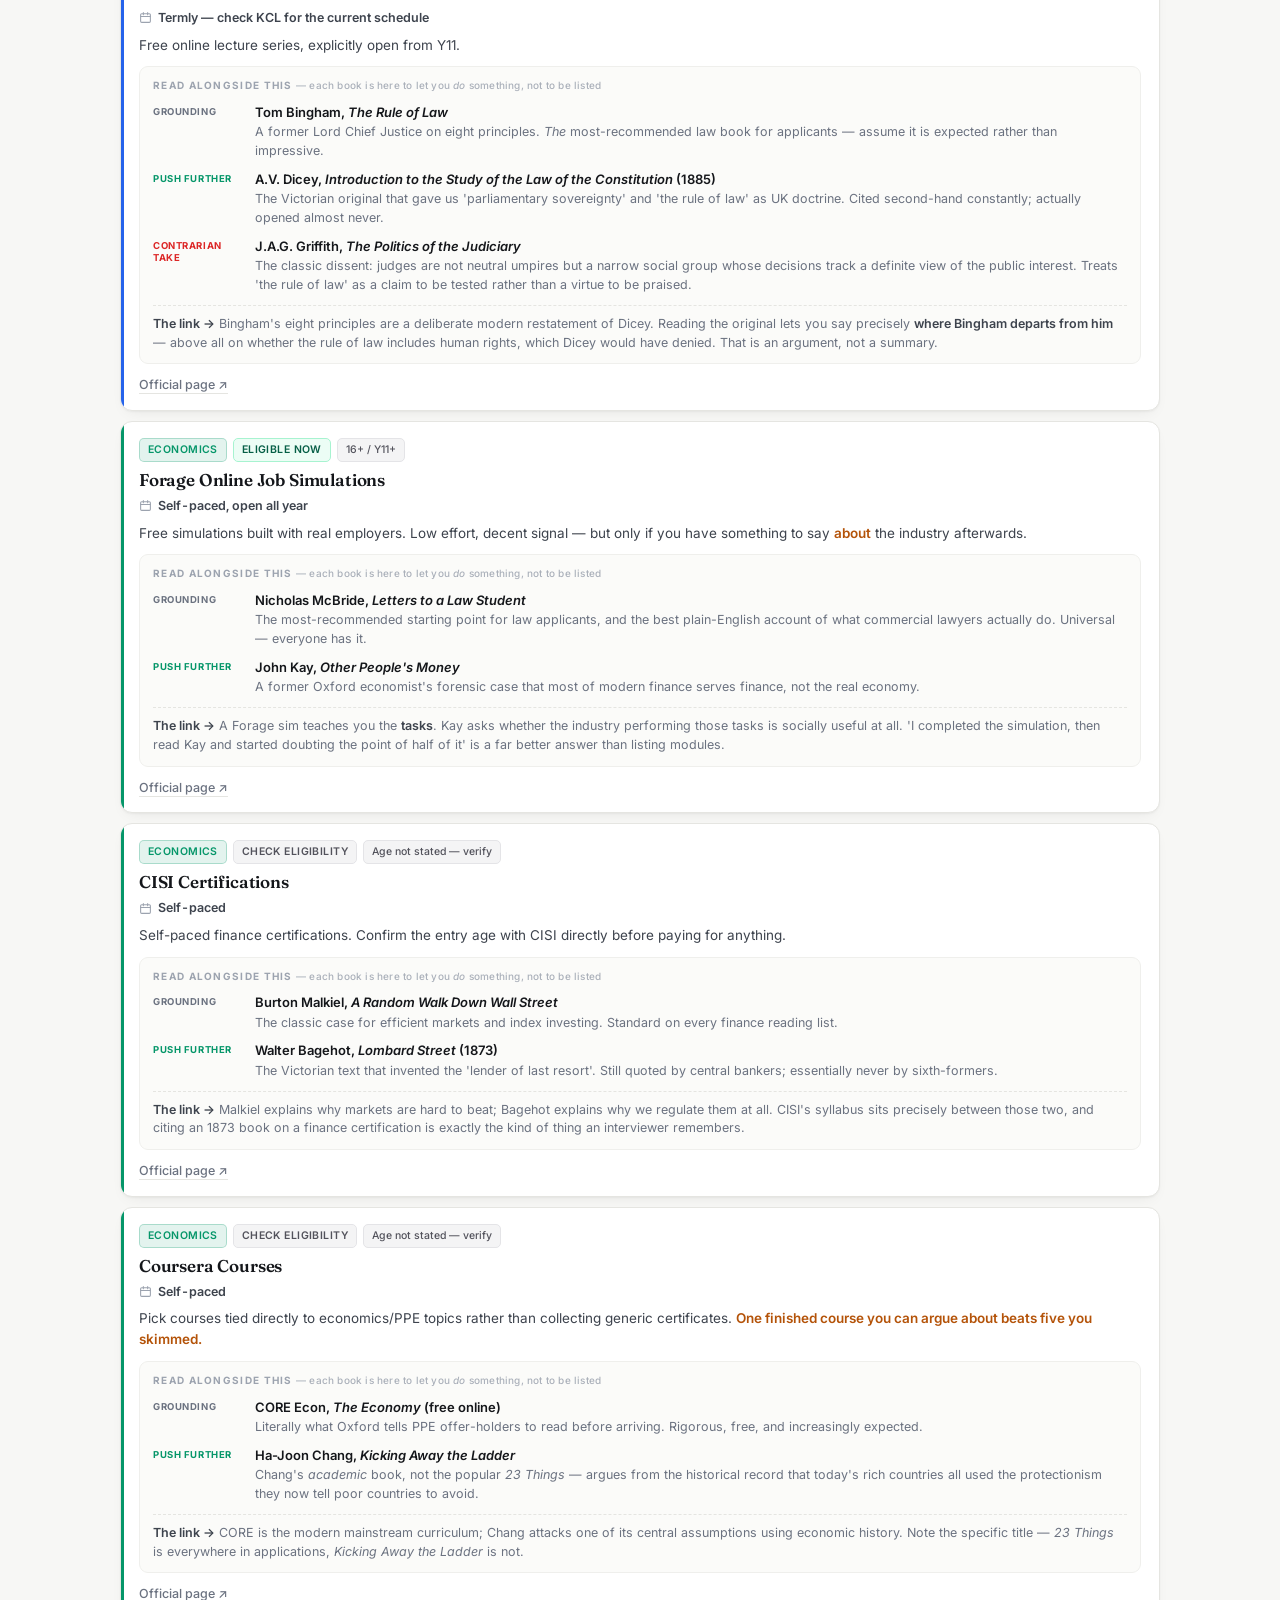
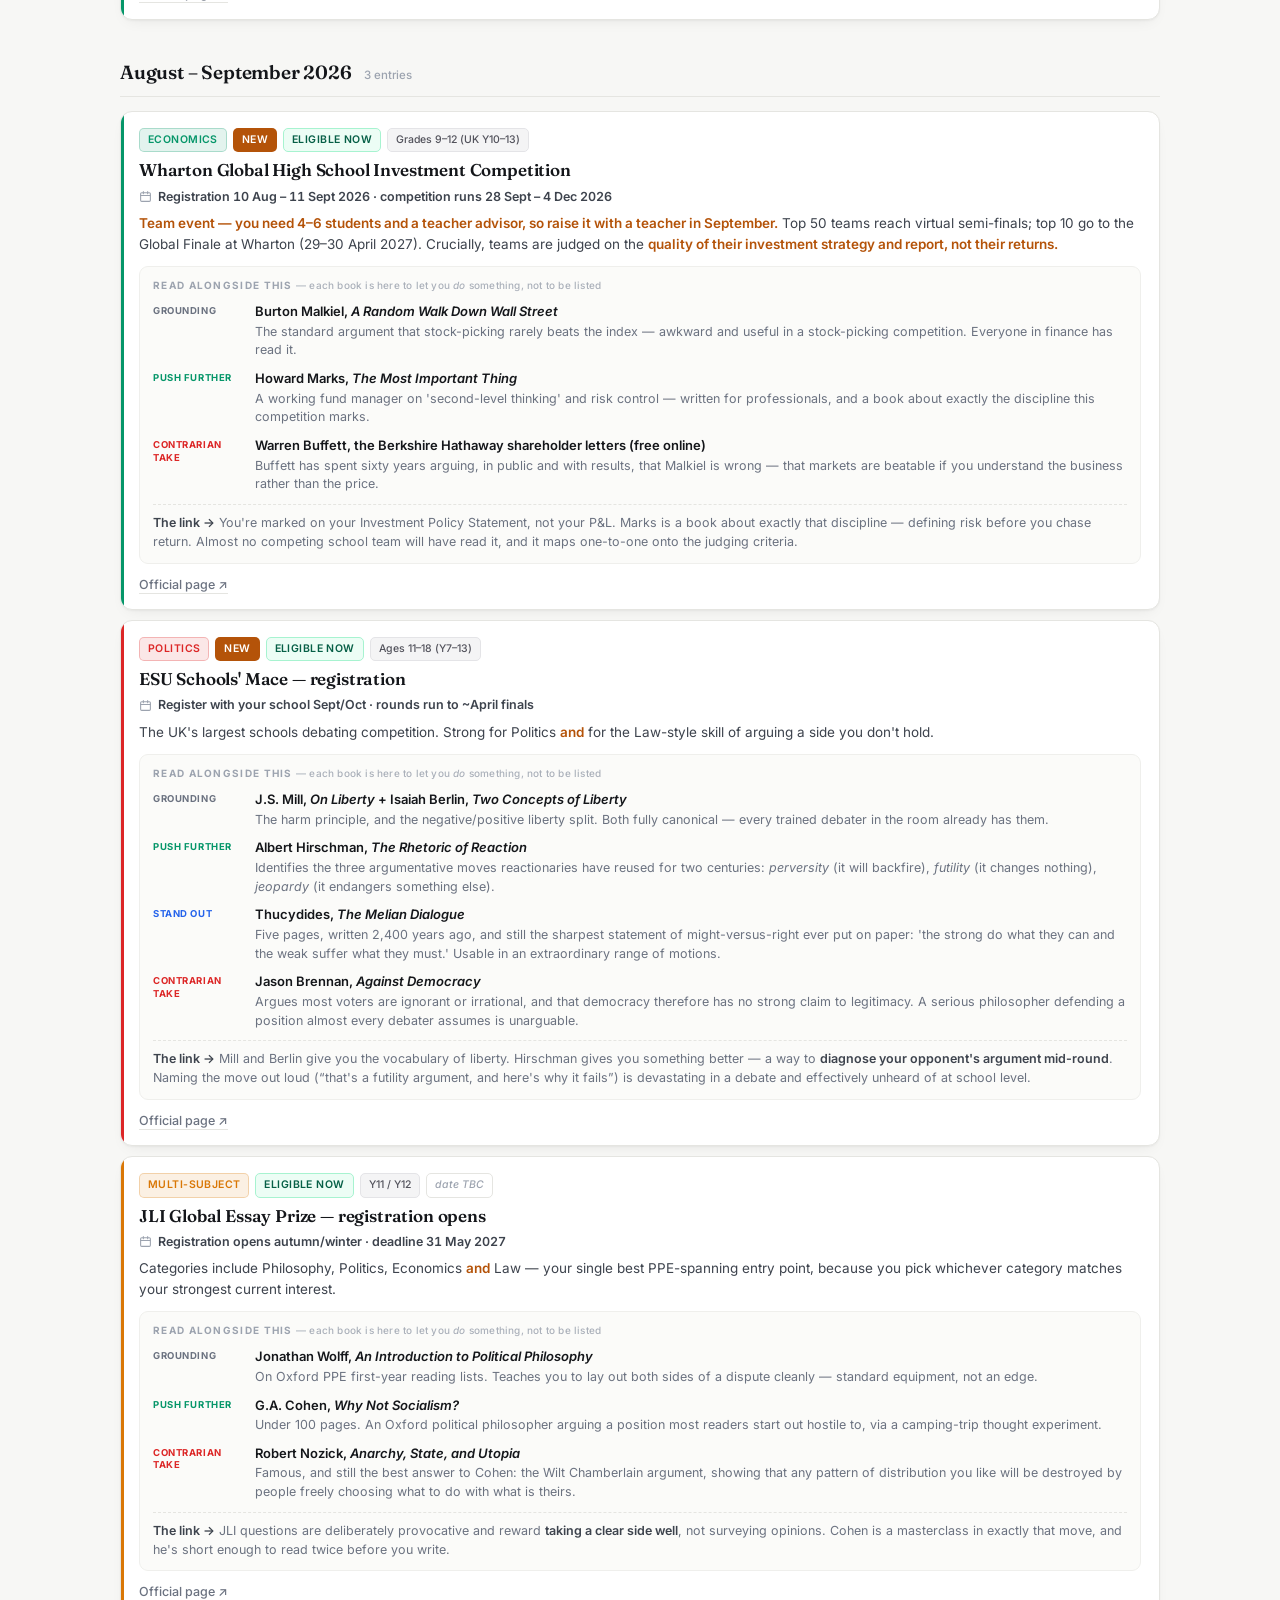
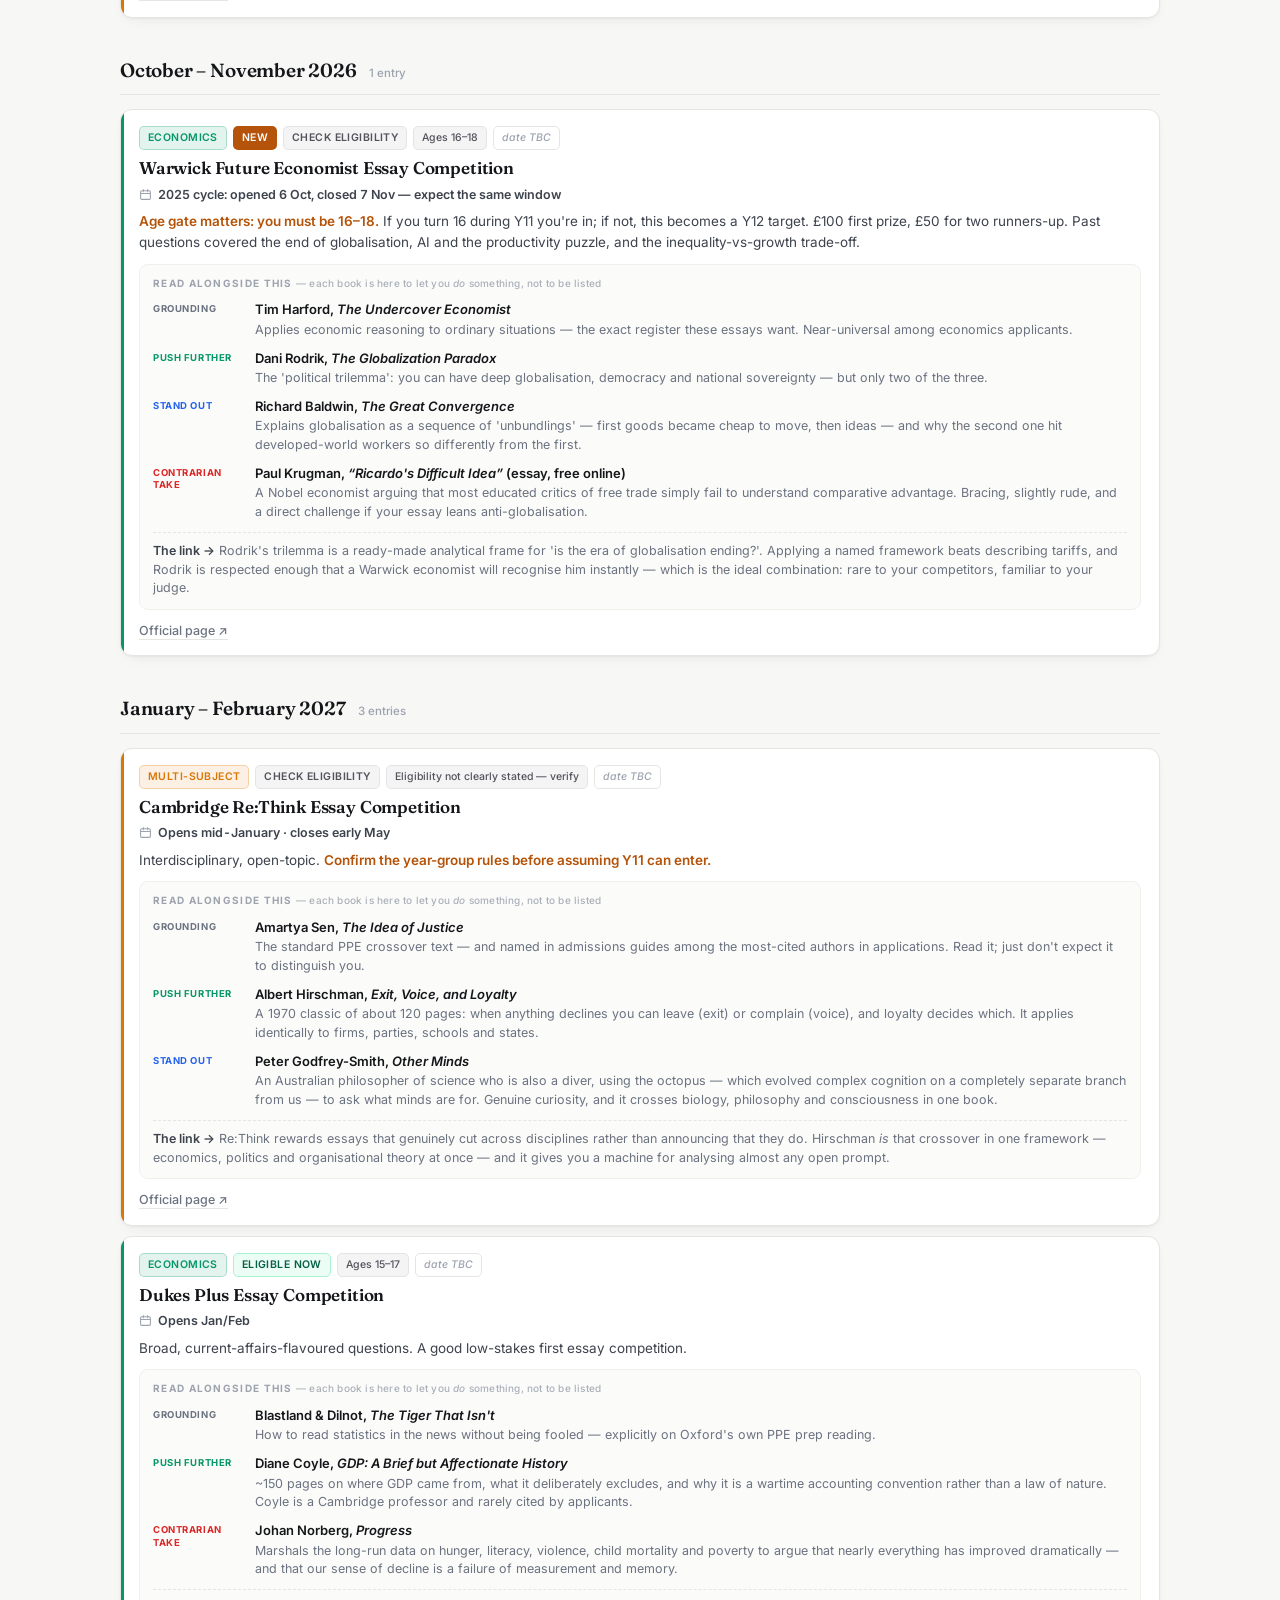
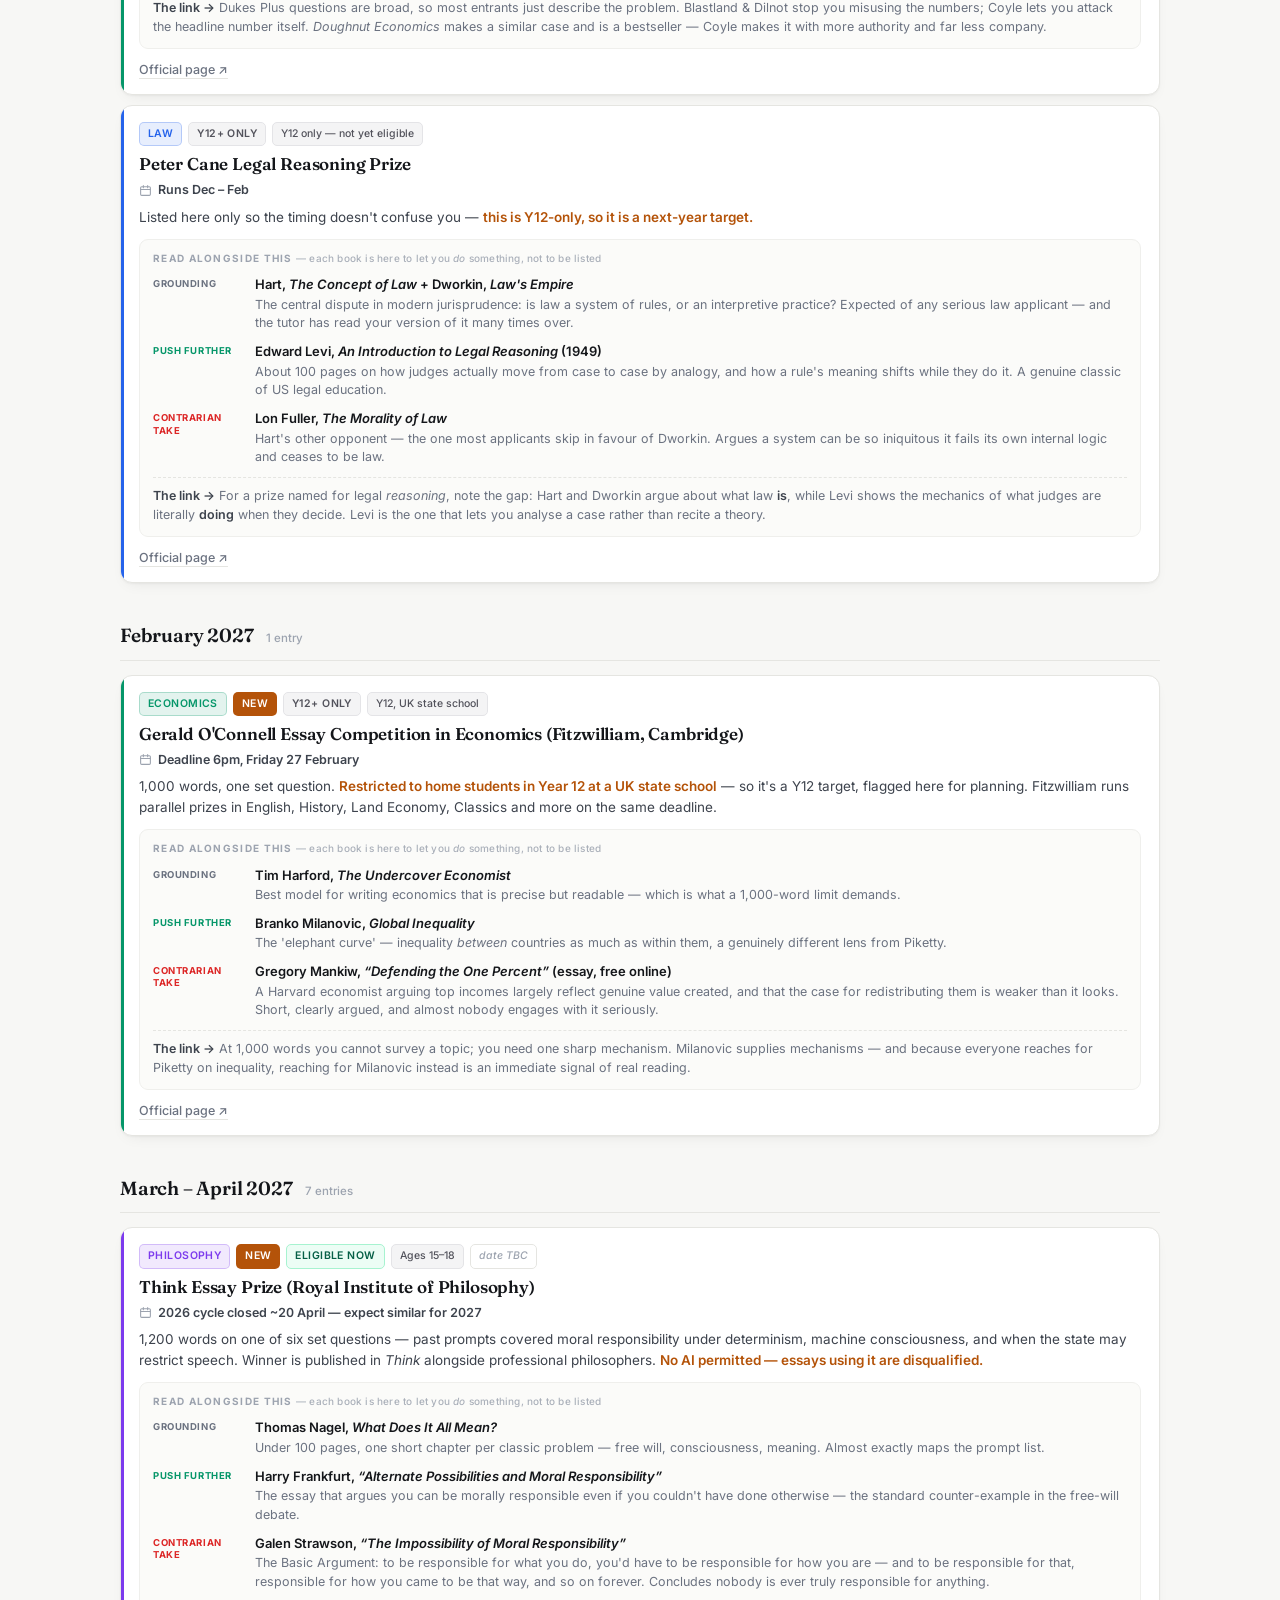
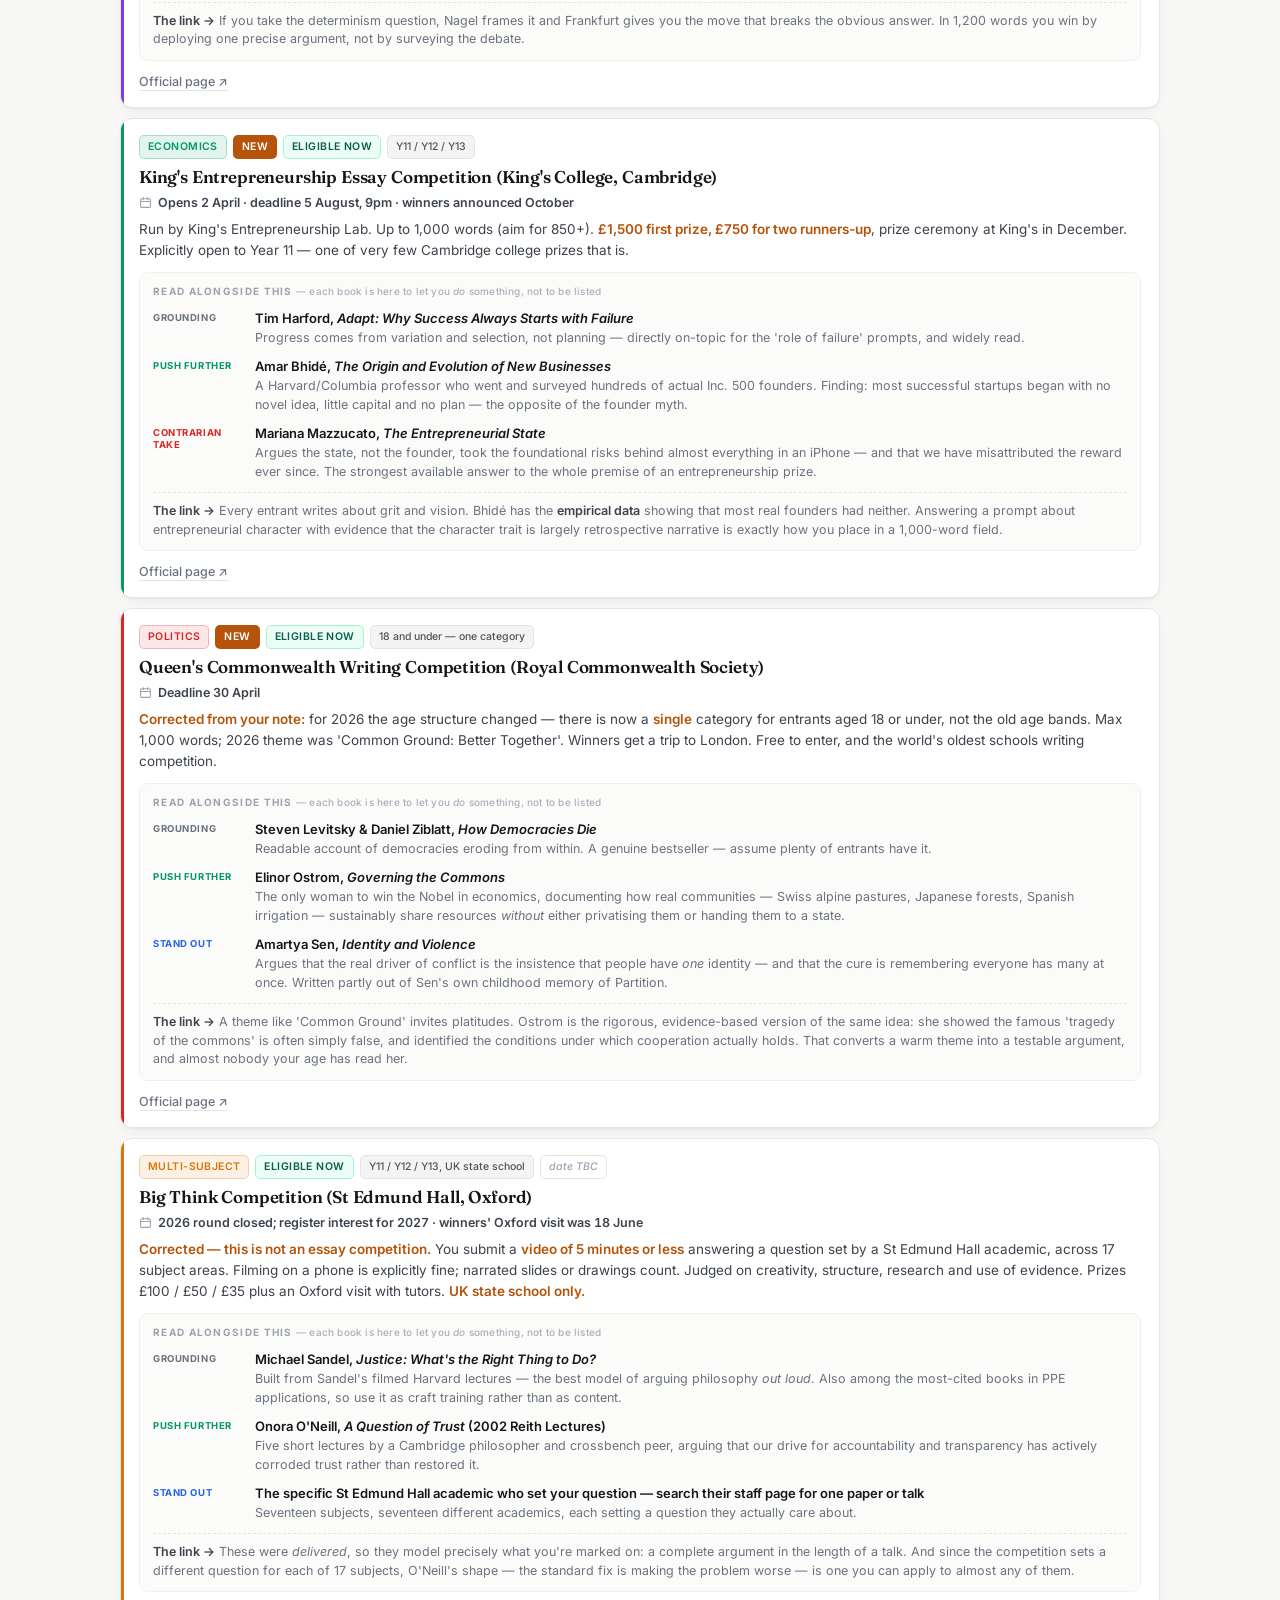
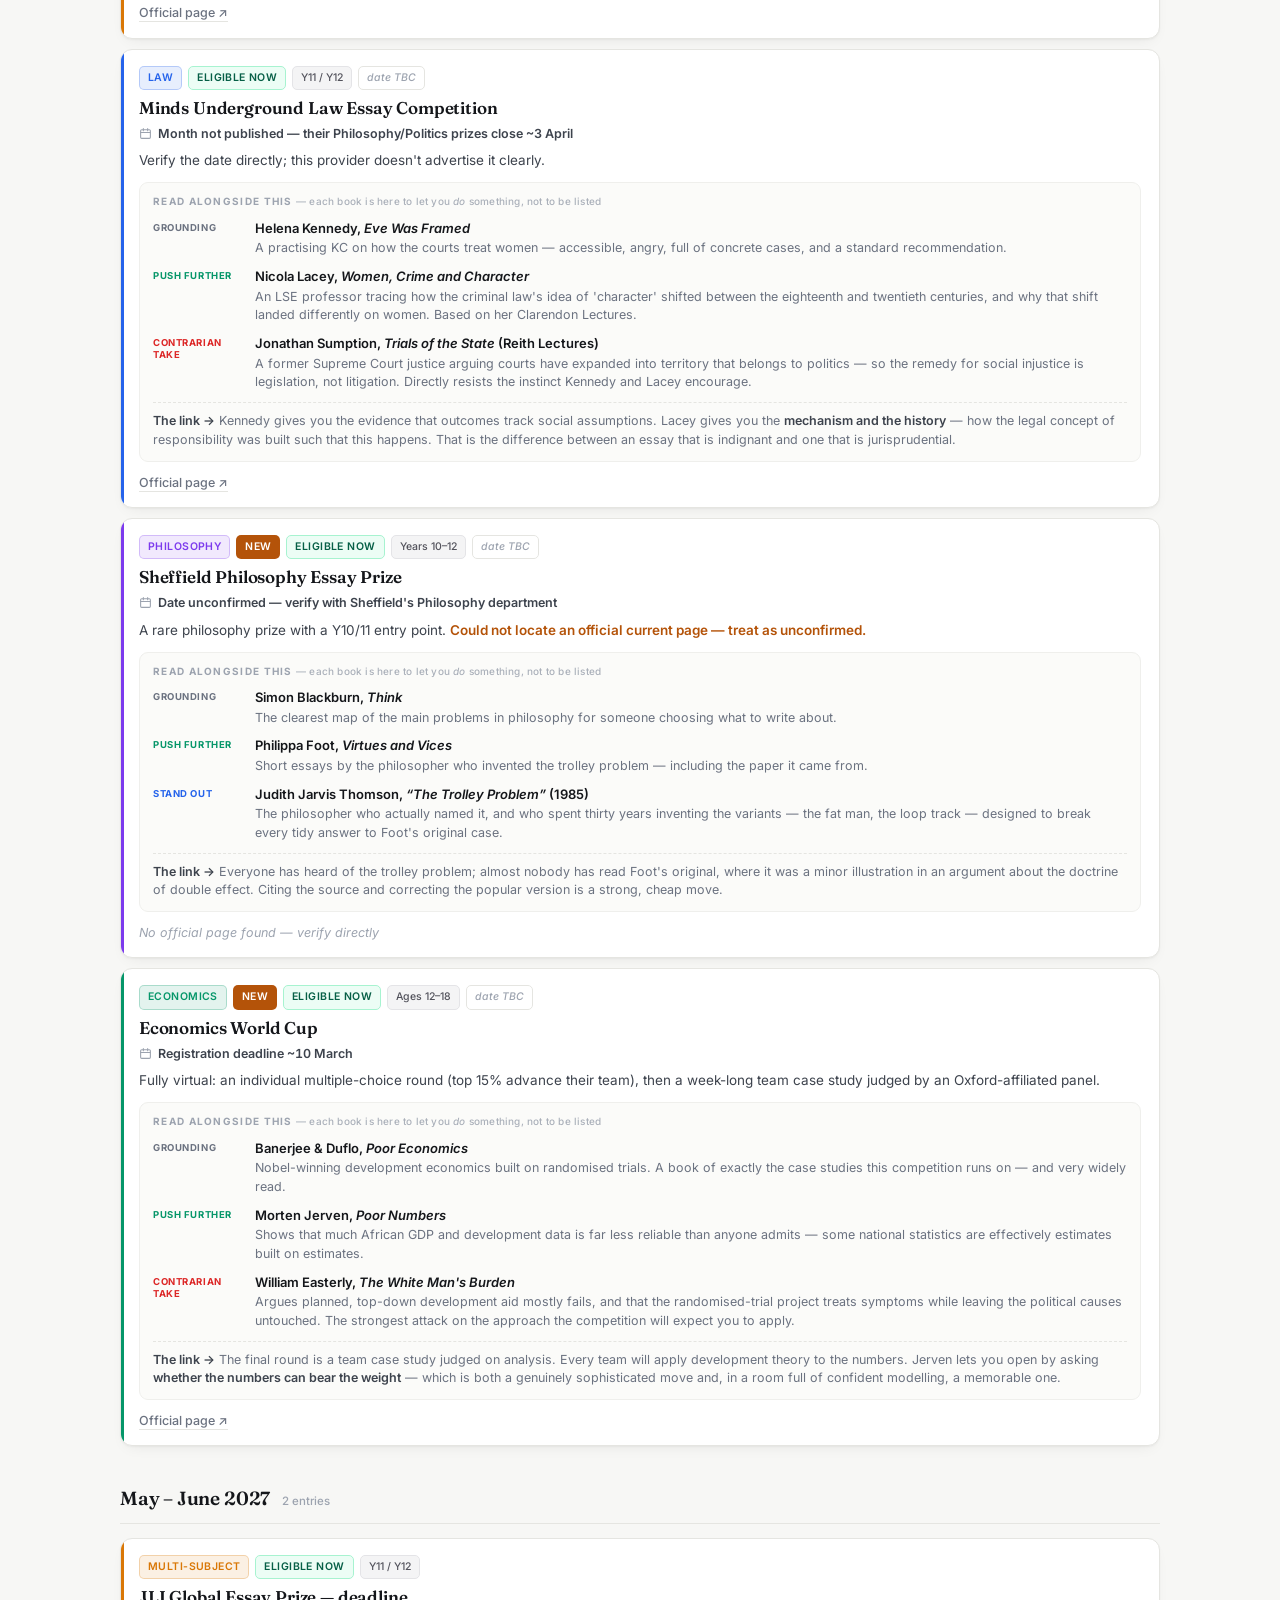
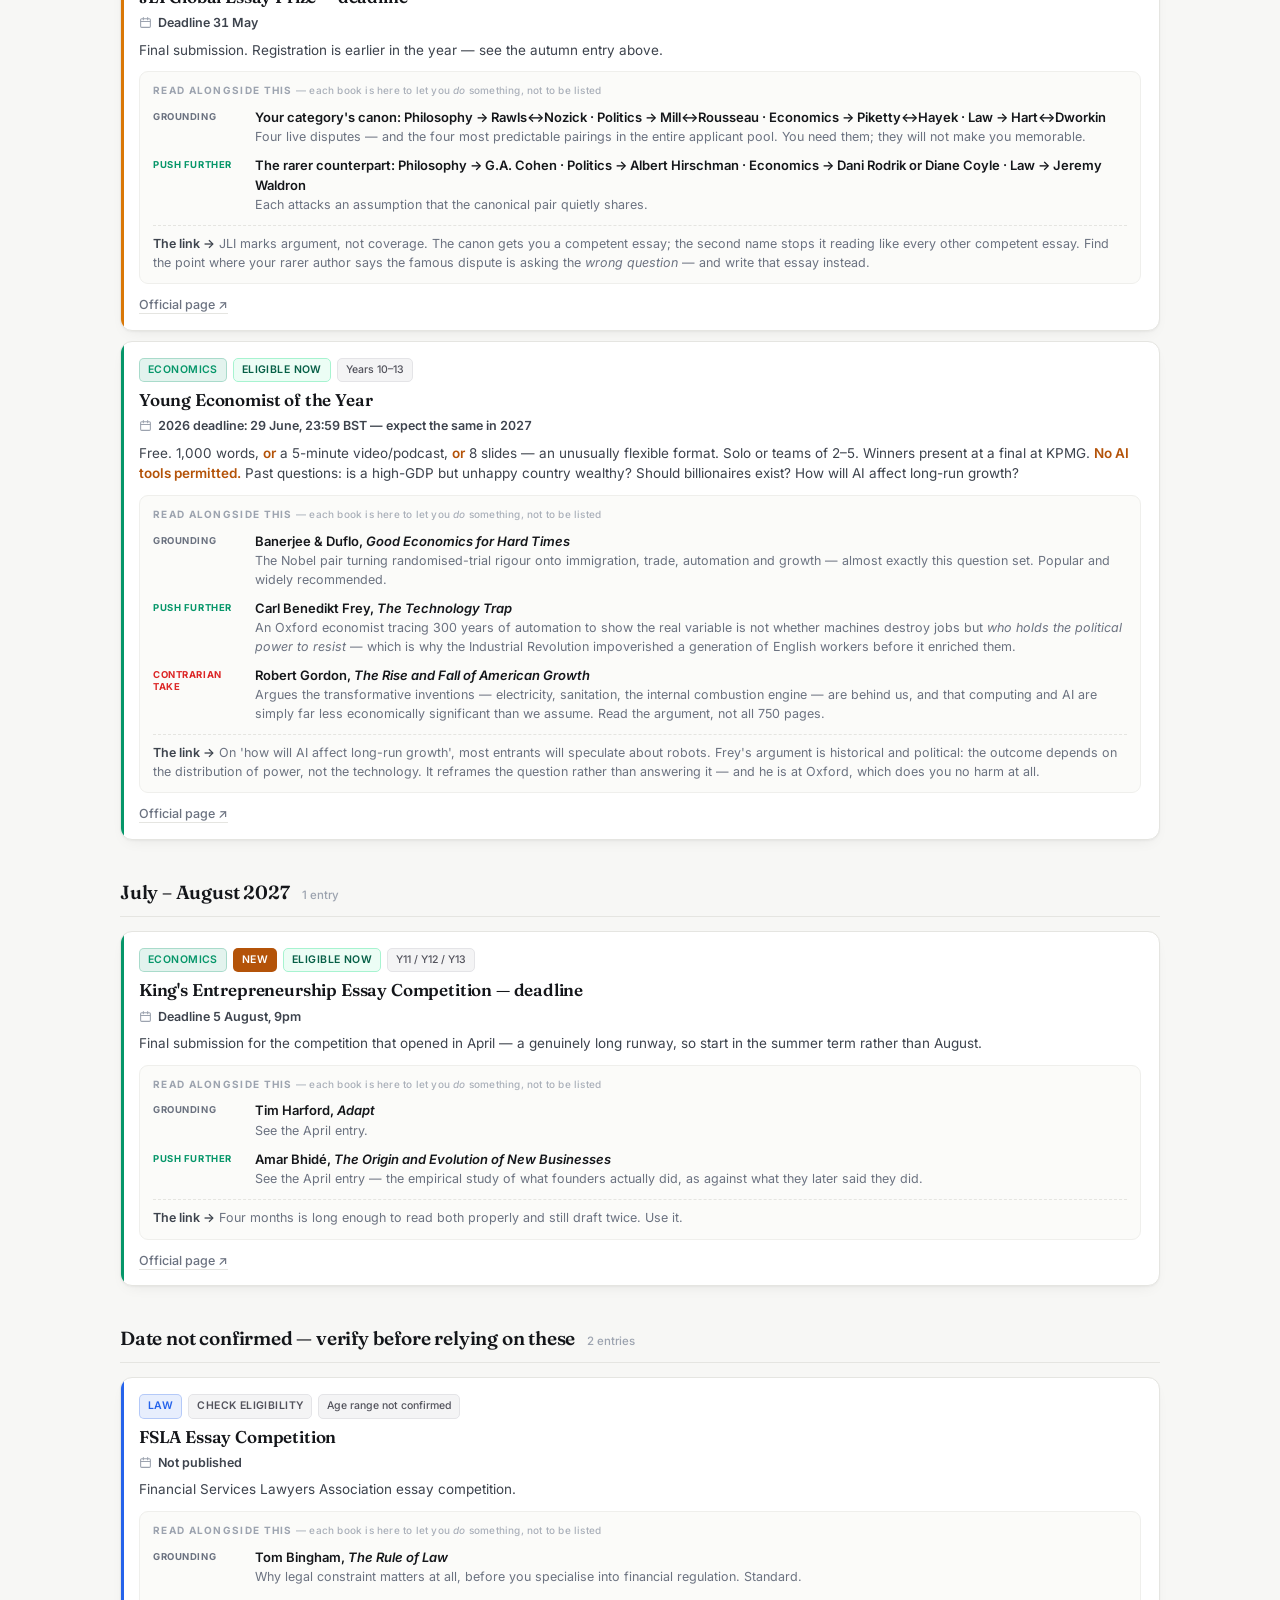
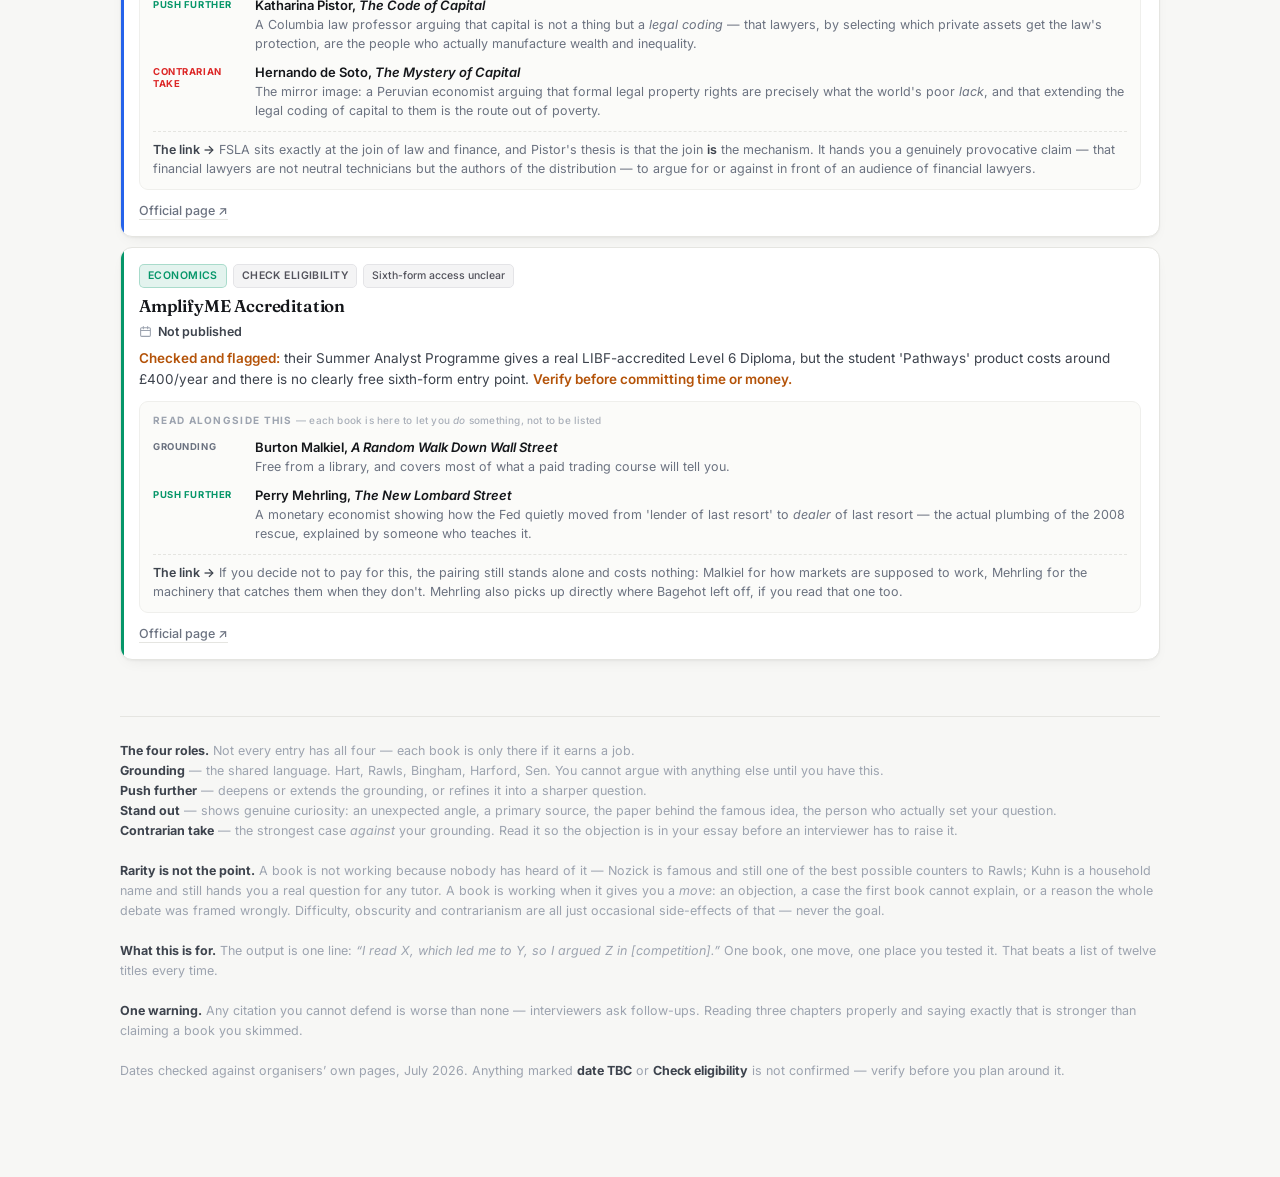
==== commit bf312944: "Update hero subtitle for the four-role reading model" ====
--- a/supercurricular_calendar.html
+++ b/supercurricular_calendar.html
@@ -283,7 +283,7 @@
   <header class="hero">
     <div class="eyebrow">Plan: Oxbridge — companion planner</div>
     <h1>Supercurricular Planner</h1>
-    <p class="sub">Philosophy · Politics · Economics · Law — every competition, programme and prize sorted into the school year it actually applies to, each paired with one mainstream and one niche book.</p>
+    <p class="sub">Philosophy · Politics · Economics · Law — every competition, programme and prize sorted into the school year it actually applies to, each paired with the reading that lets you actually argue about it.</p>
     <div class="stats">
       <div class="stat"><b id="s-total">—</b><span>opportunities</span></div>
       <div class="stat"><b id="s-now">—</b><span>you can enter now</span></div>
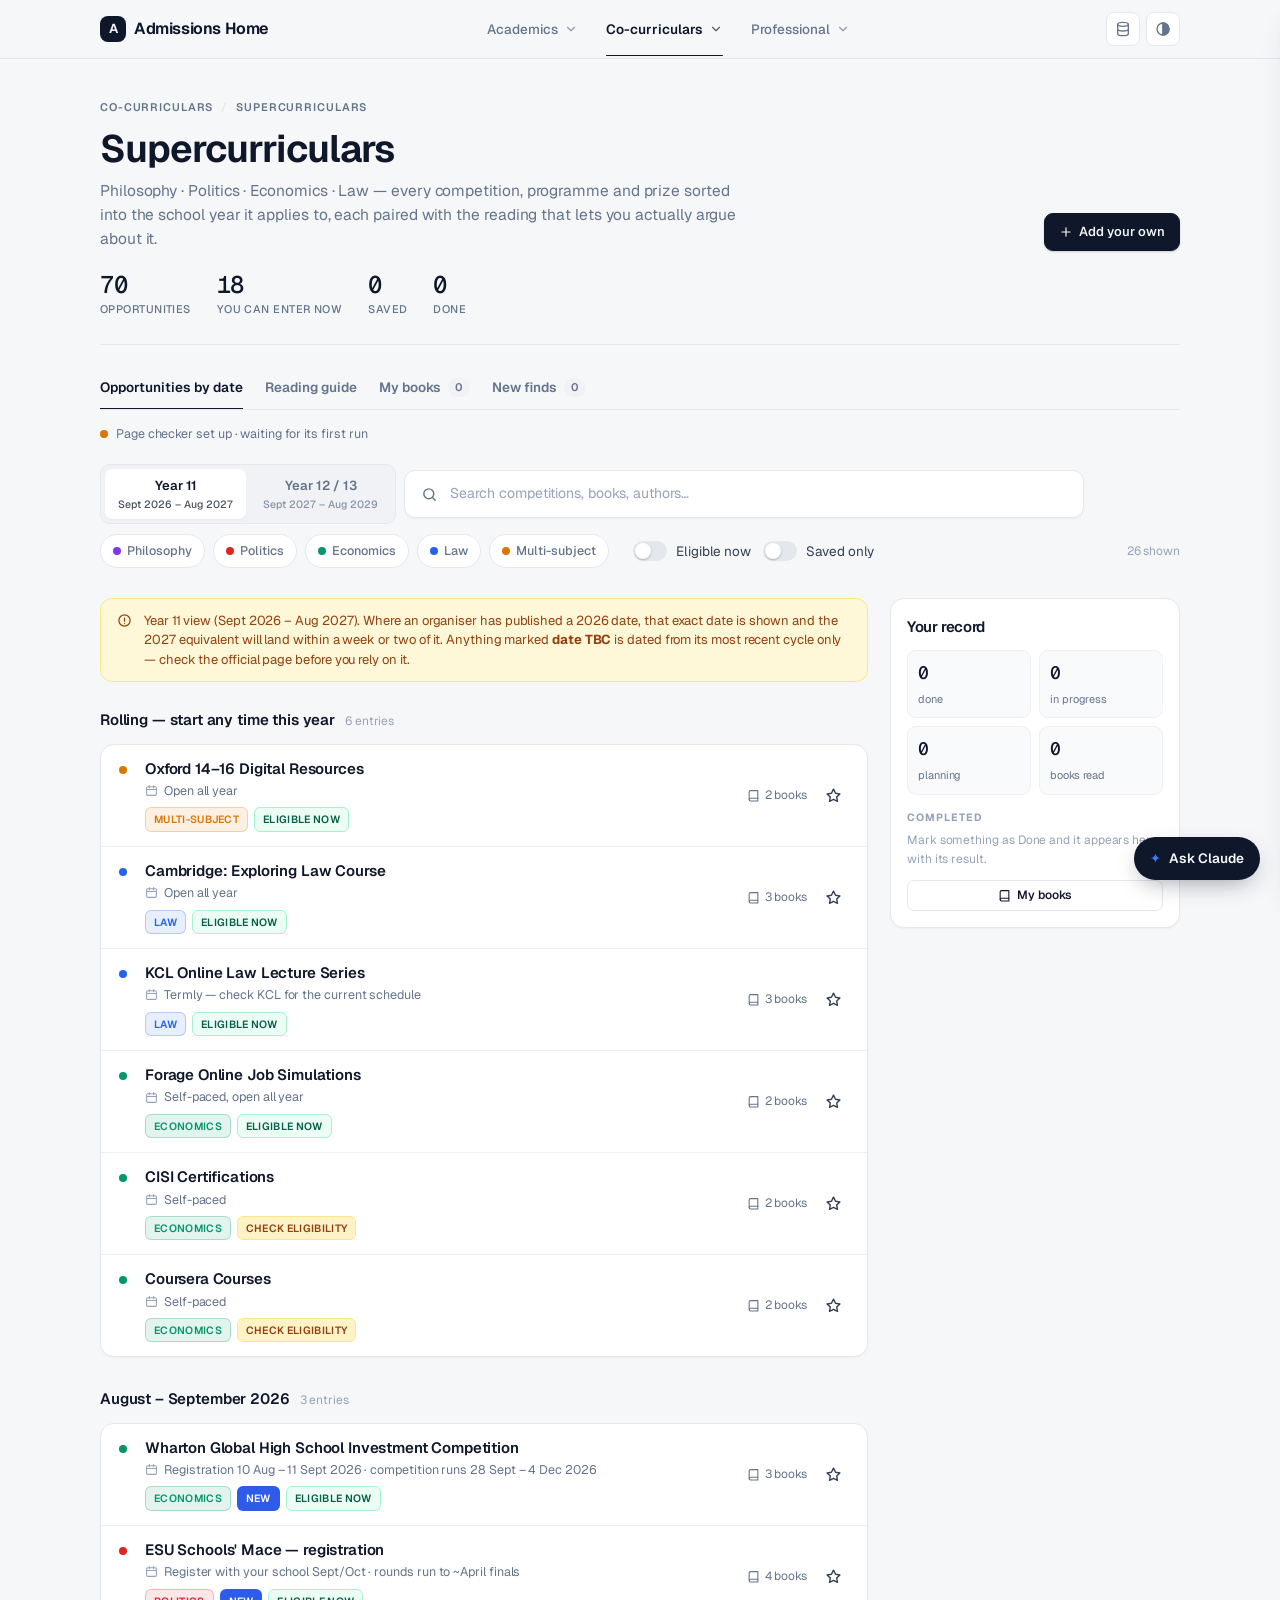
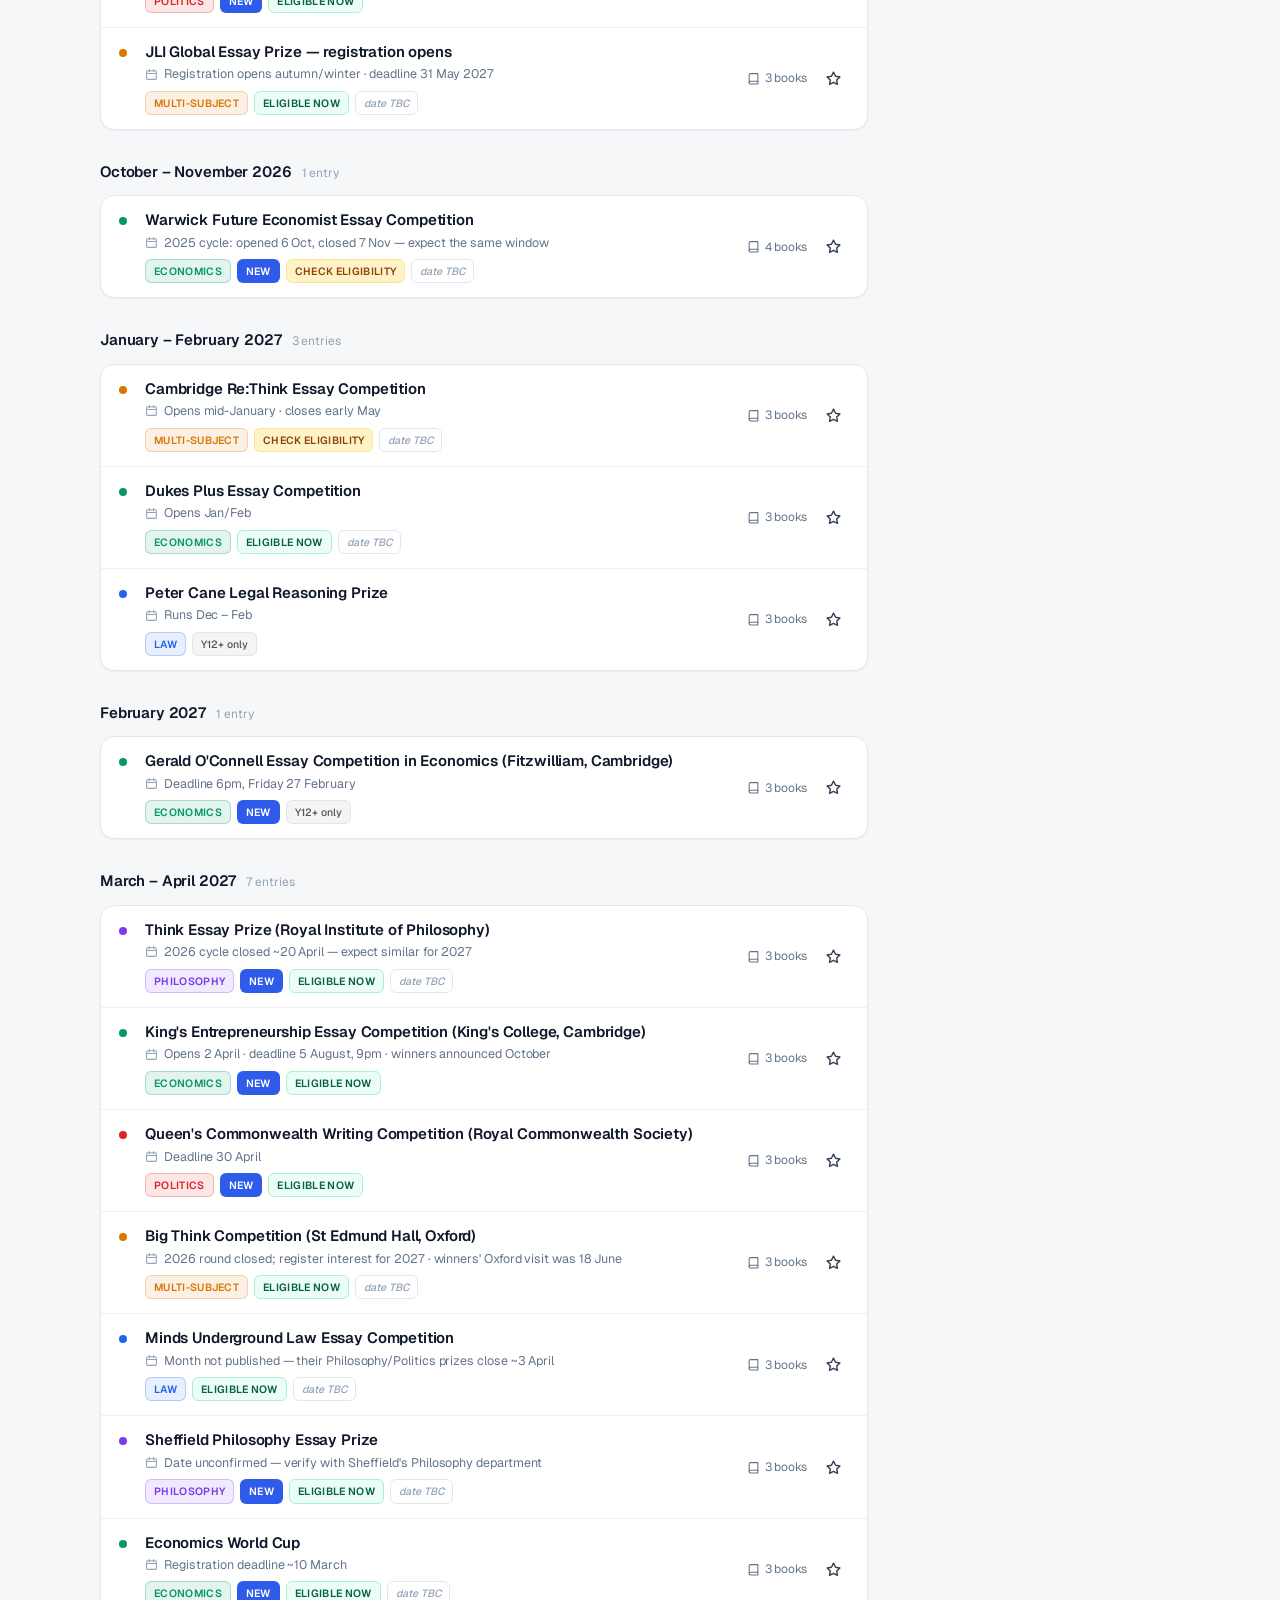
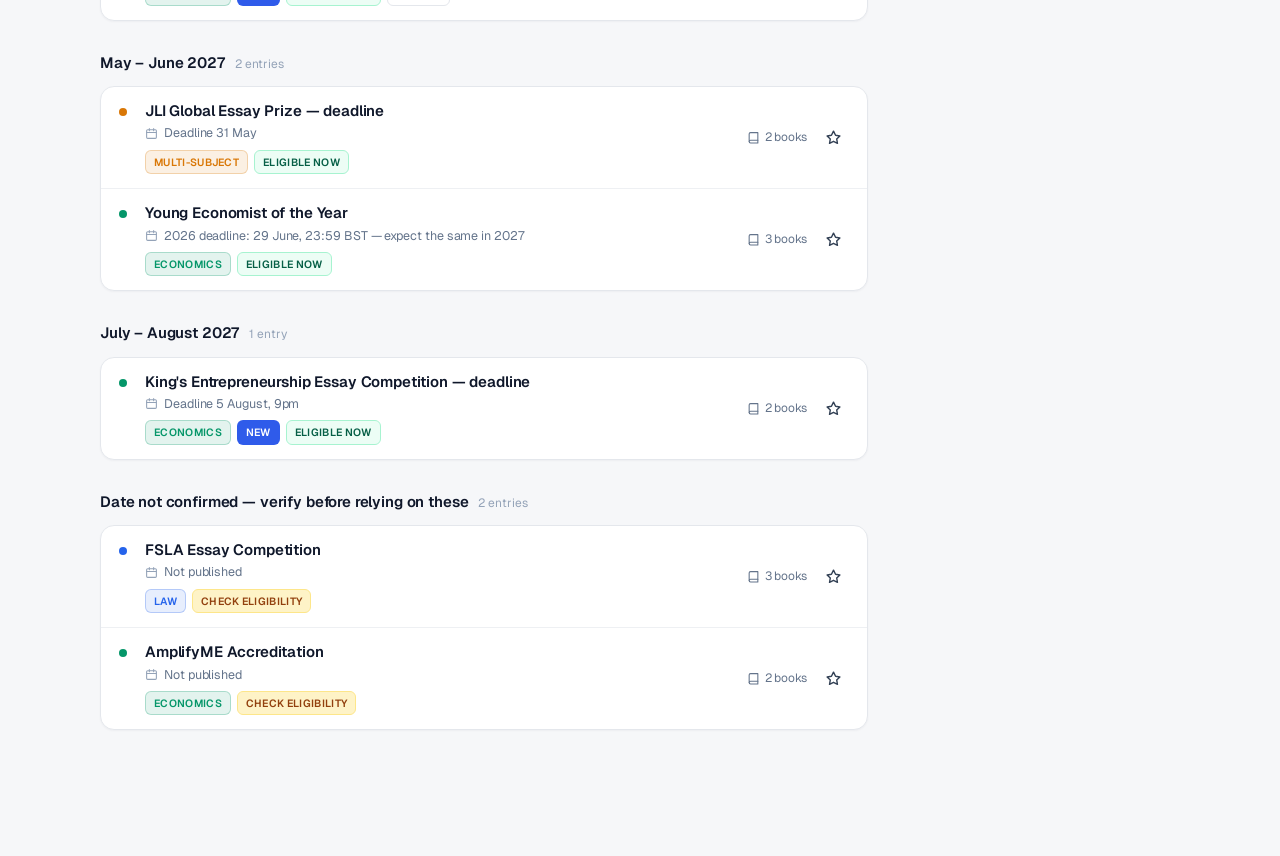
==== commit cd568f1c: "Add files via upload" ====
--- a/supercurricular_calendar.html
+++ b/supercurricular_calendar.html
@@ -1,1230 +1,6 @@
 <!DOCTYPE html>
-<html lang="en">
-<head>
-<meta charset="UTF-8">
-<meta name="viewport" content="width=device-width, initial-scale=1">
-<title>Supercurricular Planner — PPE &amp; Law</title>
-<link rel="preconnect" href="https://fonts.googleapis.com">
-<link rel="preconnect" href="https://fonts.gstatic.com" crossorigin>
-<link href="https://fonts.googleapis.com/css2?family=Fraunces:opsz,wght@9..144,500;9..144,600;9..144,700&family=Inter:wght@400;500;600;700&display=swap" rel="stylesheet">
-<style>
-  :root{
-    --bg:#F7F7F5;
-    --surface:#FFFFFF;
-    --surface-2:#FBFBF9;
-    --ink:#14161A;
-    --ink-2:#3D434D;
-    --muted:#6B7280;
-    --faint:#9CA3AF;
-    --line:#E5E5E1;
-    --line-2:#EFEFEC;
-    --accent:#B45309;
-    --phil:#7C3AED;
-    --pol:#DC2626;
-    --econ:#059669;
-    --law:#2563EB;
-    --multi:#D97706;
-    --ok-bg:#ECFDF5; --ok-fg:#065F46; --ok-line:#A7F3D0;
-    --wait-bg:#F4F4F5; --wait-fg:#52525B; --wait-line:#E4E4E7;
-    --warn-bg:#FEF3C7; --warn-fg:#92400E; --warn-line:#FDE68A;
-    --shadow:0 1px 2px rgba(16,18,22,.04), 0 6px 16px -8px rgba(16,18,22,.10);
-    --shadow-lg:0 2px 4px rgba(16,18,22,.05), 0 18px 40px -20px rgba(16,18,22,.22);
-    --radius:12px;
-    --tab-well:#EFEFEC;
-    --tab-sel:#FFFFFF;
-  }
-  @media (prefers-color-scheme: dark){
-    :root{
-      --bg:#0D0F12;
-      --surface:#15181D;
-      --surface-2:#1A1E24;
-      --ink:#ECEEF1;
-      --ink-2:#C3C9D2;
-      --muted:#98A0AC;
-      --faint:#6B7280;
-      --line:#262B33;
-      --line-2:#1F242B;
-      --accent:#F59E0B;
-      --phil:#A78BFA;
-      --pol:#F87171;
-      --econ:#34D399;
-      --law:#60A5FA;
-      --multi:#FBBF24;
-      --ok-bg:#052E22; --ok-fg:#6EE7B7; --ok-line:#065F46;
-      --wait-bg:#1C1F25; --wait-fg:#9CA3AF; --wait-line:#2A2F37;
-      --warn-bg:#3B2A08; --warn-fg:#FCD34D; --warn-line:#5A4210;
-      --shadow:0 1px 2px rgba(0,0,0,.4), 0 6px 16px -8px rgba(0,0,0,.6);
-      --shadow-lg:0 2px 4px rgba(0,0,0,.4), 0 18px 40px -20px rgba(0,0,0,.8);
-      --tab-well:#080A0D;
-      --tab-sel:#232830;
-    }
-  }
-
-  *{box-sizing:border-box;}
-  html{-webkit-text-size-adjust:100%;}
-  body{
-    margin:0;
-    background:var(--bg);
-    color:var(--ink);
-    font-family:'Inter',-apple-system,BlinkMacSystemFont,'Segoe UI',system-ui,sans-serif;
-    font-size:15px;
-    line-height:1.55;
-    -webkit-font-smoothing:antialiased;
-  }
-  .wrap{max-width:1080px;margin:0 auto;padding:0 20px 96px;}
-  .wrap.top{padding-bottom:0;}
-
-  /* ---------- header ---------- */
-  header.hero{
-    padding:56px 0 28px;
-    border-bottom:1px solid var(--line);
-  }
-  .eyebrow{
-    font-size:11px;font-weight:600;letter-spacing:.14em;text-transform:uppercase;
-    color:var(--accent);margin-bottom:14px;
-  }
-  h1{
-    font-family:'Fraunces',Georgia,serif;
-    font-weight:600;
-    font-size:clamp(30px,4.4vw,46px);
-    letter-spacing:-.02em;
-    line-height:1.08;
-    margin:0 0 12px;
-  }
-  .sub{color:var(--muted);font-size:16px;max-width:60ch;margin:0;}
-  .stats{display:flex;flex-wrap:wrap;gap:26px;margin-top:26px;}
-  .stat b{
-    display:block;font-family:'Fraunces',Georgia,serif;font-size:26px;font-weight:600;
-    letter-spacing:-.02em;line-height:1;
-  }
-  .stat span{font-size:11.5px;color:var(--muted);letter-spacing:.05em;text-transform:uppercase;font-weight:500;}
-
-  /* ---------- toolbar ---------- */
-  .toolbar{
-    position:sticky;top:0;z-index:40;
-    background:color-mix(in srgb, var(--bg) 88%, transparent);
-    backdrop-filter:saturate(180%) blur(12px);
-    -webkit-backdrop-filter:saturate(180%) blur(12px);
-    border-bottom:1px solid var(--line);
-    margin-bottom:32px;
-  }
-  .toolbar-inner{max-width:1080px;margin:0 auto;padding:12px 20px;display:flex;flex-direction:column;gap:10px;}
-  .row{display:flex;flex-wrap:wrap;gap:8px;align-items:center;}
-
-  .yeartabs{display:flex;gap:4px;background:var(--tab-well);border:1px solid var(--line);border-radius:10px;padding:4px;}
-  .yeartab{
-    appearance:none;border:0;background:transparent;cursor:pointer;
-    font:inherit;font-size:13px;font-weight:600;color:var(--muted);
-    padding:7px 14px;border-radius:7px;white-space:nowrap;transition:.15s;
-  }
-  .yeartab small{display:block;font-size:10.5px;font-weight:500;opacity:.75;letter-spacing:.02em;}
-  .yeartab:hover{color:var(--ink);}
-  .yeartab[aria-selected="true"]{background:var(--tab-sel);color:var(--ink);box-shadow:var(--shadow);}
-
-  .pill{
-    appearance:none;cursor:pointer;font:inherit;font-size:12.5px;font-weight:500;
-    padding:6px 12px;border-radius:999px;border:1px solid var(--line);
-    background:var(--surface);color:var(--muted);transition:.15s;
-    display:inline-flex;align-items:center;gap:6px;white-space:nowrap;
-  }
-  .pill:hover{color:var(--ink);border-color:var(--faint);}
-  .pill .dot{width:8px;height:8px;border-radius:50%;background:currentColor;flex:none;}
-  .pill[aria-pressed="true"]{background:var(--ink);color:var(--bg);border-color:var(--ink);}
-  .pill[aria-pressed="true"] .dot{background:var(--bg);}
-  .pill.phil{color:var(--phil);} .pill.pol{color:var(--pol);}
-  .pill.econ{color:var(--econ);} .pill.law{color:var(--law);} .pill.multi{color:var(--multi);}
-
-  .search{
-    flex:1;min-width:180px;
-    display:flex;align-items:center;gap:8px;
-    background:var(--surface);border:1px solid var(--line);border-radius:999px;
-    padding:6px 14px;
-  }
-  .search input{
-    flex:1;border:0;outline:0;background:transparent;font:inherit;font-size:13px;color:var(--ink);min-width:0;
-  }
-  .search input::placeholder{color:var(--faint);}
-  .search svg{flex:none;color:var(--faint);}
-
-  .toggle{
-    appearance:none;cursor:pointer;font:inherit;font-size:12.5px;font-weight:500;
-    padding:6px 12px;border-radius:999px;border:1px solid var(--line);
-    background:var(--surface);color:var(--muted);transition:.15s;white-space:nowrap;
-  }
-  .toggle[aria-pressed="true"]{background:var(--ok-bg);color:var(--ok-fg);border-color:var(--ok-line);}
-  .count{font-size:12px;color:var(--faint);margin-left:auto;white-space:nowrap;}
-
-  /* ---------- caveat ---------- */
-  .caveat{
-    display:flex;gap:12px;
-    background:var(--warn-bg);border:1px solid var(--warn-line);color:var(--warn-fg);
-    padding:13px 16px;border-radius:var(--radius);font-size:13px;line-height:1.5;margin-bottom:34px;
-  }
-  .caveat svg{flex:none;margin-top:2px;}
-
-  /* ---------- month ---------- */
-  .month{margin-bottom:38px;}
-  .month-head{
-    display:flex;align-items:baseline;gap:12px;
-    margin:0 0 14px;padding-bottom:9px;border-bottom:1px solid var(--line);
-  }
-  .month-head h2{
-    font-family:'Fraunces',Georgia,serif;font-weight:600;font-size:19px;
-    letter-spacing:-.01em;margin:0;
-  }
-  .month-head .n{font-size:11.5px;color:var(--faint);font-weight:500;}
-
-  /* ---------- card ---------- */
-  .card{
-    background:var(--surface);
-    border:1px solid var(--line);
-    border-radius:var(--radius);
-    padding:16px 18px 15px;
-    margin-bottom:10px;
-    box-shadow:var(--shadow);
-    position:relative;
-    overflow:hidden;
-    transition:box-shadow .18s ease, transform .18s ease, border-color .18s ease;
-  }
-  .card::before{
-    content:"";position:absolute;left:0;top:0;bottom:0;width:3px;background:var(--sc,var(--multi));
-  }
-  .card:hover{box-shadow:var(--shadow-lg);transform:translateY(-1px);border-color:var(--faint);}
-  .card.phil{--sc:var(--phil);} .card.pol{--sc:var(--pol);}
-  .card.econ{--sc:var(--econ);} .card.law{--sc:var(--law);} .card.multi{--sc:var(--multi);}
-
-  .meta{display:flex;flex-wrap:wrap;gap:6px;align-items:center;margin-bottom:7px;}
-  .chip{
-    font-size:10.5px;font-weight:600;letter-spacing:.04em;text-transform:uppercase;
-    padding:3px 8px;border-radius:5px;white-space:nowrap;
-    border:1px solid transparent;
-  }
-  .chip.subj{color:var(--sc);background:color-mix(in srgb, var(--sc) 11%, transparent);border-color:color-mix(in srgb, var(--sc) 26%, transparent);}
-  .chip.new{background:var(--accent);color:#fff;}
-  @media (prefers-color-scheme: dark){ .chip.new{color:#1A1206;} }
-  .chip.yr{background:var(--wait-bg);color:var(--wait-fg);border-color:var(--wait-line);text-transform:none;letter-spacing:0;font-weight:500;}
-  .chip.elig-now{background:var(--ok-bg);color:var(--ok-fg);border-color:var(--ok-line);}
-  .chip.elig-later{background:var(--wait-bg);color:var(--wait-fg);border-color:var(--wait-line);}
-  .chip.tbc{background:transparent;color:var(--faint);border-color:var(--line);text-transform:none;letter-spacing:0;font-weight:500;font-style:italic;}
-
-  .card h3{
-    font-family:'Fraunces',Georgia,serif;font-weight:600;font-size:17px;
-    letter-spacing:-.01em;margin:0 0 5px;line-height:1.25;
-  }
-  .when{
-    display:inline-flex;align-items:center;gap:6px;
-    font-size:12.5px;font-weight:600;color:var(--ink-2);
-    font-variant-numeric:tabular-nums;margin-bottom:7px;
-  }
-  .when svg{color:var(--faint);flex:none;}
-  .note{font-size:13.5px;color:var(--ink-2);line-height:1.55;margin:0 0 11px;}
-  .note em{color:var(--accent);font-style:normal;font-weight:600;}
-
-  /* ---------- reading ---------- */
-  .reading{
-    background:var(--surface-2);
-    border:1px solid var(--line-2);
-    border-radius:9px;
-    padding:11px 13px;
-    margin-bottom:11px;
-  }
-  .reading-h{
-    font-size:10px;font-weight:700;letter-spacing:.13em;text-transform:uppercase;
-    color:var(--faint);margin-bottom:9px;
-  }
-  .book{display:grid;grid-template-columns:92px 1fr;gap:10px;align-items:start;margin-bottom:9px;font-size:13px;line-height:1.5;}
-  .book:last-of-type{margin-bottom:0;}
-  .book .lbl{
-    font-size:9.5px;font-weight:700;letter-spacing:.06em;text-transform:uppercase;
-    padding:3px 0 0;color:var(--faint);line-height:1.3;
-  }
-  .book.r-ground .lbl{color:var(--muted);}
-  .book.r-push   .lbl{color:var(--econ);}
-  .book.r-stand  .lbl{color:var(--law);}
-  .book.r-contra .lbl{color:var(--pol);}
-  .tier-key{font-weight:500;letter-spacing:.02em;text-transform:none;color:var(--faint);opacity:.85;}
-  .book .txt{color:var(--ink-2);}
-  .book .txt b{color:var(--ink);font-weight:600;}
-  .book .txt i{font-style:italic;}
-  .book .txt .why{display:block;color:var(--muted);font-size:12.5px;margin-top:1px;}
-  .thelink{
-    margin-top:10px;padding-top:9px;border-top:1px dashed var(--line);
-    font-size:12.5px;color:var(--muted);line-height:1.5;
-  }
-  .thelink b{color:var(--ink-2);font-weight:600;}
-
-  .src{font-size:12.5px;}
-  .src a{
-    color:var(--muted);text-decoration:none;font-weight:500;
-    border-bottom:1px solid var(--line);padding-bottom:1px;transition:.15s;
-  }
-  .src a:hover{color:var(--accent);border-color:var(--accent);}
-  .src .nolink{color:var(--faint);font-style:italic;}
-
-  .empty{text-align:center;padding:60px 20px;color:var(--muted);font-size:14px;}
-  .empty b{display:block;font-family:'Fraunces',Georgia,serif;font-size:19px;color:var(--ink);margin-bottom:6px;font-weight:600;}
-
-  footer{margin-top:56px;padding-top:24px;border-top:1px solid var(--line);font-size:12.5px;color:var(--faint);line-height:1.6;}
-  footer b{color:var(--ink-2);}
-
-  @media (max-width:640px){
-    .wrap{padding:0 14px 70px;}
-    header.hero{padding:36px 0 22px;}
-    .stats{gap:18px;}
-    .book{grid-template-columns:1fr;gap:2px;}
-    .book .lbl{padding:0;}
-    .count{margin-left:0;width:100%;}
-  }
-</style>
-</head>
-<body>
-
-<div class="wrap top">
-  <header class="hero">
-    <div class="eyebrow">Plan: Oxbridge — companion planner</div>
-    <h1>Supercurricular Planner</h1>
-    <p class="sub">Philosophy · Politics · Economics · Law — every competition, programme and prize sorted into the school year it actually applies to, each paired with the reading that lets you actually argue about it.</p>
-    <div class="stats">
-      <div class="stat"><b id="s-total">—</b><span>opportunities</span></div>
-      <div class="stat"><b id="s-now">—</b><span>you can enter now</span></div>
-      <div class="stat"><b id="s-new">—</b><span>added this pass</span></div>
-    </div>
-  </header>
-</div>
-
-<div class="toolbar">
-  <div class="toolbar-inner">
-    <div class="row">
-      <div class="yeartabs" id="yeartabs" role="tablist"></div>
-      <div class="search">
-        <svg width="14" height="14" viewBox="0 0 24 24" fill="none" stroke="currentColor" stroke-width="2.4" stroke-linecap="round"><circle cx="11" cy="11" r="7"/><path d="M20 20l-3.5-3.5"/></svg>
-        <input type="search" id="q" placeholder="Search competitions, books, authors…" autocomplete="off">
-      </div>
-    </div>
-    <div class="row" id="filters"></div>
-  </div>
-</div>
-
-<div class="wrap">
-  <div class="caveat" id="caveat"></div>
-  <main id="content"></main>
-  <footer id="foot"></footer>
-</div>
-
-<script>
-/* ============================================================
-   DATA
-   s   : phil | pol | econ | law | multi
-   elig: "now"   — you can enter this as a Year 11
-         "later" — Y12+ only, listed so the timing doesn't surprise you
-         "check" — eligibility genuinely unconfirmed
-   reading: { m: mainstream entry point, n: niche standout, link: how to use the pair }
-   ============================================================ */
-const CAVEATS = {
-  y11:"Year 11 view (Sept 2026 – Aug 2027). Where an organiser has published a 2026 date, that exact date is shown and the 2027 equivalent will land within a week or two of it. Anything marked <b>date TBC</b> is dated from its most recent cycle only — check the official page before you rely on it.",
-  y1213:"Year 12/13 view (Sept 2027 onward). Almost nothing has published 2027-28 or 2028-29 dates yet. Every date below is the most recent <i>confirmed</i> cycle, shown as a reliable guide to the month — not a confirmed future date. Re-check each site when you actually reach that year."
-};
-
-const DATA = {};
-
-DATA.y11 = [
-{ month:"Rolling — start any time this year", items:[
-
-  {t:"Oxford 14–16 Digital Resources", s:"multi", yr:"Ages 14–16", elig:"now",
-   when:"Open all year", link:"https://www.ox.ac.uk/admissions/undergraduate/increasing-access/ug-digital-resources/students-12-16",
-   note:"Subject-specific resource hub aimed at <em>exactly</em> your age bracket right now — the only Oxford-run thing on this list built for pre-sixth-form students.",
-   reading:{
-     m:"Simon Blackburn, <i>Think</i>|The standard first philosophy book, on multiple Oxford PPE prep lists. Assume every applicant has read it — necessary, not distinguishing.",
-     n:"Susan Stebbing, <i>Thinking to Some Purpose</i> (1939)|Britain's first female professor of philosophy, on how public argument actually goes wrong. Written for ordinary readers facing propaganda, still in print, and essentially unknown to applicants.",
-     link:"Blackburn tells you what philosophers argue about. Stebbing trains you to catch bad reasoning in a newspaper or a speech — which is the skill nearly every competition on this page is really marking. Short, cheap, and nobody else will cite it."}},
-
-  {t:"Cambridge: Exploring Law Course", s:"law", yr:"16+ (Y11/12/13)", elig:"now",
-   when:"Open all year", link:"https://www.law.cam.ac.uk/access-outreach/exploring-law-course-studying-law-university",
-   note:"Short self-paced course introducing legal study. Open to you now — this is not a Y12-only programme.",
-   reading:{
-     m:"H.L.A. Hart, <i>The Concept of Law</i>, ch. 5|The foundational text of modern legal positivism — and table stakes for a serious law applicant, not a differentiator. If this is your first law book, read Barnard, O'Sullivan &amp; Virgo's <i>What About Law?</i> first.",
-     n:"Jeremy Waldron, <i>Law and Disagreement</i>|Attacks the assumption Hart and Dworkin <i>share</i> — that judges are the right people to settle moral disagreement — and defends legislatures instead.",
-     c:"Lon Fuller, <i>The Morality of Law</i>|Hart's other great opponent, and the one most applicants skip. Fuller argues a legal system can be so iniquitous that it fails its own internal logic and stops being law at all — which Hart flatly denies.",
-     link:"Every coached applicant arrives with the Hart–Dworkin debate ready. Waldron's move is to ask why unelected judges should resolve questions citizens reasonably disagree about. That turns a rehearsed exchange into a live constitutional argument — the version the tutor has not already heard that morning."}},
-
-  {t:"KCL Online Law Lecture Series", s:"law", yr:"Y11–13", elig:"now",
-   when:"Termly — check KCL for the current schedule", link:"https://www.kcl.ac.uk/study/social-mobility/projects/prospective-students/online-law-lecture-series",
-   note:"Free online lecture series, explicitly open from Y11.",
-   reading:{
-     m:"Tom Bingham, <i>The Rule of Law</i>|A former Lord Chief Justice on eight principles. <i>The</i> most-recommended law book for applicants — assume it is expected rather than impressive.",
-     n:"A.V. Dicey, <i>Introduction to the Study of the Law of the Constitution</i> (1885)|The Victorian original that gave us 'parliamentary sovereignty' and 'the rule of law' as UK doctrine. Cited second-hand constantly; actually opened almost never.",
-     c:"J.A.G. Griffith, <i>The Politics of the Judiciary</i>|The classic dissent: judges are not neutral umpires but a narrow social group whose decisions track a definite view of the public interest. Treats 'the rule of law' as a claim to be tested rather than a virtue to be praised.",
-     link:"Bingham's eight principles are a deliberate modern restatement of Dicey. Reading the original lets you say precisely <b>where Bingham departs from him</b> — above all on whether the rule of law includes human rights, which Dicey would have denied. That is an argument, not a summary."}},
-
-  {t:"Forage Online Job Simulations", s:"econ", yr:"16+ / Y11+", elig:"now",
-   when:"Self-paced, open all year", link:"https://www.theforage.com/",
-   note:"Free simulations built with real employers. Low effort, decent signal — but only if you have something to say <em>about</em> the industry afterwards.",
-   reading:{
-     m:"Nicholas McBride, <i>Letters to a Law Student</i>|The most-recommended starting point for law applicants, and the best plain-English account of what commercial lawyers actually do. Universal — everyone has it.",
-     n:"John Kay, <i>Other People's Money</i>|A former Oxford economist's forensic case that most of modern finance serves finance, not the real economy.",
-     link:"A Forage sim teaches you the <b>tasks</b>. Kay asks whether the industry performing those tasks is socially useful at all. 'I completed the simulation, then read Kay and started doubting the point of half of it' is a far better answer than listing modules."}},
-
-  {t:"CISI Certifications", s:"econ", yr:"Age not stated — verify", elig:"check",
-   when:"Self-paced", link:"https://www.cisi.org/cisiweb2",
-   note:"Self-paced finance certifications. Confirm the entry age with CISI directly before paying for anything.",
-   reading:{
-     m:"Burton Malkiel, <i>A Random Walk Down Wall Street</i>|The classic case for efficient markets and index investing. Standard on every finance reading list.",
-     n:"Walter Bagehot, <i>Lombard Street</i> (1873)|The Victorian text that invented the 'lender of last resort'. Still quoted by central bankers; essentially never by sixth-formers.",
-     link:"Malkiel explains why markets are hard to beat; Bagehot explains why we regulate them at all. CISI's syllabus sits precisely between those two, and citing an 1873 book on a finance certification is exactly the kind of thing an interviewer remembers."}},
-
-  {t:"Coursera Courses", s:"econ", yr:"Age not stated — verify", elig:"check",
-   when:"Self-paced", link:"https://www.coursera.org/",
-   note:"Pick courses tied directly to economics/PPE topics rather than collecting generic certificates. <em>One finished course you can argue about beats five you skimmed.</em>",
-   reading:{
-     m:"CORE Econ, <i>The Economy</i> (free online)|Literally what Oxford tells PPE offer-holders to read before arriving. Rigorous, free, and increasingly expected.",
-     n:"Ha-Joon Chang, <i>Kicking Away the Ladder</i>|Chang's <i>academic</i> book, not the popular <i>23 Things</i> — argues from the historical record that today's rich countries all used the protectionism they now tell poor countries to avoid.",
-     link:"CORE is the modern mainstream curriculum; Chang attacks one of its central assumptions using economic history. Note the specific title — <i>23 Things</i> is everywhere in applications, <i>Kicking Away the Ladder</i> is not."}},
-]},
-
-{ month:"August – September 2026", items:[
-
-  {t:"Wharton Global High School Investment Competition", s:"econ", yr:"Grades 9–12 (UK Y10–13)", elig:"now", tag:"NEW",
-   when:"Registration 10 Aug – 11 Sept 2026 · competition runs 28 Sept – 4 Dec 2026",
-   link:"https://globalyouth.wharton.upenn.edu/competitions/investment-competition/",
-   note:"<em>Team event — you need 4–6 students and a teacher advisor, so raise it with a teacher in September.</em> Top 50 teams reach virtual semi-finals; top 10 go to the Global Finale at Wharton (29–30 April 2027). Crucially, teams are judged on the <em>quality of their investment strategy and report, not their returns.</em>",
-   reading:{
-     m:"Burton Malkiel, <i>A Random Walk Down Wall Street</i>|The standard argument that stock-picking rarely beats the index — awkward and useful in a stock-picking competition. Everyone in finance has read it.",
-     n:"Howard Marks, <i>The Most Important Thing</i>|A working fund manager on 'second-level thinking' and risk control — written for professionals, and a book about exactly the discipline this competition marks.",
-     c:"Warren Buffett, the Berkshire Hathaway shareholder letters (free online)|Buffett has spent sixty years arguing, in public and with results, that Malkiel is wrong — that markets are beatable if you understand the business rather than the price.",
-     link:"You're marked on your Investment Policy Statement, not your P&amp;L. Marks is a book about exactly that discipline — defining risk before you chase return. Almost no competing school team will have read it, and it maps one-to-one onto the judging criteria."}},
-
-  {t:"ESU Schools' Mace — registration", s:"pol", yr:"Ages 11–18 (Y7–13)", elig:"now", tag:"NEW",
-   when:"Register with your school Sept/Oct · rounds run to ~April finals",
-   link:"https://www.esu.org/competitions/schools-mace/",
-   note:"The UK's largest schools debating competition. Strong for Politics <em>and</em> for the Law-style skill of arguing a side you don't hold.",
-   reading:{
-     m:"J.S. Mill, <i>On Liberty</i> + Isaiah Berlin, <i>Two Concepts of Liberty</i>|The harm principle, and the negative/positive liberty split. Both fully canonical — every trained debater in the room already has them.",
-     n:"Albert Hirschman, <i>The Rhetoric of Reaction</i>|Identifies the three argumentative moves reactionaries have reused for two centuries: <i>perversity</i> (it will backfire), <i>futility</i> (it changes nothing), <i>jeopardy</i> (it endangers something else).",
-     s:"Thucydides, <i>The Melian Dialogue</i>|Five pages, written 2,400 years ago, and still the sharpest statement of might-versus-right ever put on paper: 'the strong do what they can and the weak suffer what they must.' Usable in an extraordinary range of motions.",
-     c:"Jason Brennan, <i>Against Democracy</i>|Argues most voters are ignorant or irrational, and that democracy therefore has no strong claim to legitimacy. A serious philosopher defending a position almost every debater assumes is unarguable.",
-     link:"Mill and Berlin give you the vocabulary of liberty. Hirschman gives you something better — a way to <b>diagnose your opponent's argument mid-round</b>. Naming the move out loud (“that's a futility argument, and here's why it fails”) is devastating in a debate and effectively unheard of at school level."}},
-
-  {t:"JLI Global Essay Prize — registration opens", s:"multi", yr:"Y11 / Y12", elig:"now", tbc:true,
-   when:"Registration opens autumn/winter · deadline 31 May 2027",
-   link:"https://www.johnlockeinstitute.com/essay-competition",
-   note:"Categories include Philosophy, Politics, Economics <em>and</em> Law — your single best PPE-spanning entry point, because you pick whichever category matches your strongest current interest.",
-   reading:{
-     m:"Jonathan Wolff, <i>An Introduction to Political Philosophy</i>|On Oxford PPE first-year reading lists. Teaches you to lay out both sides of a dispute cleanly — standard equipment, not an edge.",
-     n:"G.A. Cohen, <i>Why Not Socialism?</i>|Under 100 pages. An Oxford political philosopher arguing a position most readers start out hostile to, via a camping-trip thought experiment.",
-     c:"Robert Nozick, <i>Anarchy, State, and Utopia</i>|Famous, and still the best answer to Cohen: the Wilt Chamberlain argument, showing that any pattern of distribution you like will be destroyed by people freely choosing what to do with what is theirs.",
-     link:"JLI questions are deliberately provocative and reward <b>taking a clear side well</b>, not surveying opinions. Cohen is a masterclass in exactly that move, and he's short enough to read twice before you write."}},
-]},
-
-{ month:"October – November 2026", items:[
-
-  {t:"Warwick Future Economist Essay Competition", s:"econ", yr:"Ages 16–18", elig:"check", tag:"NEW", tbc:true,
-   when:"2025 cycle: opened 6 Oct, closed 7 Nov — expect the same window",
-   link:"https://www.warwickeconomicssociety.com/copy-of-careers-talks",
-   note:"<em>Age gate matters: you must be 16–18.</em> If you turn 16 during Y11 you're in; if not, this becomes a Y12 target. £100 first prize, £50 for two runners-up. Past questions covered the end of globalisation, AI and the productivity puzzle, and the inequality-vs-growth trade-off.",
-   reading:{
-     m:"Tim Harford, <i>The Undercover Economist</i>|Applies economic reasoning to ordinary situations — the exact register these essays want. Near-universal among economics applicants.",
-     n:"Dani Rodrik, <i>The Globalization Paradox</i>|The 'political trilemma': you can have deep globalisation, democracy and national sovereignty — but only two of the three.",
-     s:"Richard Baldwin, <i>The Great Convergence</i>|Explains globalisation as a sequence of 'unbundlings' — first goods became cheap to move, then ideas — and why the second one hit developed-world workers so differently from the first.",
-     c:"Paul Krugman, <i>“Ricardo's Difficult Idea”</i> (essay, free online)|A Nobel economist arguing that most educated critics of free trade simply fail to understand comparative advantage. Bracing, slightly rude, and a direct challenge if your essay leans anti-globalisation.",
-     link:"Rodrik's trilemma is a ready-made analytical frame for 'is the era of globalisation ending?'. Applying a named framework beats describing tariffs, and Rodrik is respected enough that a Warwick economist will recognise him instantly — which is the ideal combination: rare to your competitors, familiar to your judge."}},
-]},
-
-{ month:"January – February 2027", items:[
-
-  {t:"Cambridge Re:Think Essay Competition", s:"multi", yr:"Eligibility not clearly stated — verify", elig:"check", tbc:true,
-   when:"Opens mid-January · closes early May", link:"https://cambridge-research.org/essay-competition/",
-   note:"Interdisciplinary, open-topic. <em>Confirm the year-group rules before assuming Y11 can enter.</em>",
-   reading:{
-     m:"Amartya Sen, <i>The Idea of Justice</i>|The standard PPE crossover text — and named in admissions guides among the most-cited authors in applications. Read it; just don't expect it to distinguish you.",
-     n:"Albert Hirschman, <i>Exit, Voice, and Loyalty</i>|A 1970 classic of about 120 pages: when anything declines you can leave (exit) or complain (voice), and loyalty decides which. It applies identically to firms, parties, schools and states.",
-     s:"Peter Godfrey-Smith, <i>Other Minds</i>|An Australian philosopher of science who is also a diver, using the octopus — which evolved complex cognition on a completely separate branch from us — to ask what minds are for. Genuine curiosity, and it crosses biology, philosophy and consciousness in one book.",
-     link:"Re:Think rewards essays that genuinely cut across disciplines rather than announcing that they do. Hirschman <i>is</i> that crossover in one framework — economics, politics and organisational theory at once — and it gives you a machine for analysing almost any open prompt."}},
-
-  {t:"Dukes Plus Essay Competition", s:"econ", yr:"Ages 15–17", elig:"now", tbc:true,
-   when:"Opens Jan/Feb", link:"https://dukesplus.com/essay-competition-2026/",
-   note:"Broad, current-affairs-flavoured questions. A good low-stakes first essay competition.",
-   reading:{
-     m:"Blastland &amp; Dilnot, <i>The Tiger That Isn't</i>|How to read statistics in the news without being fooled — explicitly on Oxford's own PPE prep reading.",
-     n:"Diane Coyle, <i>GDP: A Brief but Affectionate History</i>|~150 pages on where GDP came from, what it deliberately excludes, and why it is a wartime accounting convention rather than a law of nature. Coyle is a Cambridge professor and rarely cited by applicants.",
-     c:"Johan Norberg, <i>Progress</i>|Marshals the long-run data on hunger, literacy, violence, child mortality and poverty to argue that nearly everything has improved dramatically — and that our sense of decline is a failure of measurement and memory.",
-     link:"Dukes Plus questions are broad, so most entrants just describe the problem. Blastland &amp; Dilnot stop you misusing the numbers; Coyle lets you attack the headline number itself. <i>Doughnut Economics</i> makes a similar case and is a bestseller — Coyle makes it with more authority and far less company."}},
-
-  {t:"Peter Cane Legal Reasoning Prize", s:"law", yr:"Y12 only — not yet eligible", elig:"later",
-   when:"Runs Dec – Feb", link:"https://www.ccc.ox.ac.uk/peter-cane-legal-reasoning-prize",
-   note:"Listed here only so the timing doesn't confuse you — <em>this is Y12-only, so it is a next-year target.</em>",
-   reading:{
-     m:"Hart, <i>The Concept of Law</i> + Dworkin, <i>Law's Empire</i>|The central dispute in modern jurisprudence: is law a system of rules, or an interpretive practice? Expected of any serious law applicant — and the tutor has read your version of it many times over.",
-     n:"Edward Levi, <i>An Introduction to Legal Reasoning</i> (1949)|About 100 pages on how judges actually move from case to case by analogy, and how a rule's meaning shifts while they do it. A genuine classic of US legal education.",
-     c:"Lon Fuller, <i>The Morality of Law</i>|Hart's other opponent — the one most applicants skip in favour of Dworkin. Argues a system can be so iniquitous it fails its own internal logic and ceases to be law.",
-     link:"For a prize named for legal <i>reasoning</i>, note the gap: Hart and Dworkin argue about what law <b>is</b>, while Levi shows the mechanics of what judges are literally <b>doing</b> when they decide. Levi is the one that lets you analyse a case rather than recite a theory."}},
-]},
-
-{ month:"February 2027", items:[
-
-  {t:"Gerald O'Connell Essay Competition in Economics (Fitzwilliam, Cambridge)", s:"econ", yr:"Y12, UK state school", elig:"later", tag:"NEW",
-   when:"Deadline 6pm, Friday 27 February", link:"https://www.fitz.cam.ac.uk/fitzwilliam-college-essay-competitions-2026",
-   note:"1,000 words, one set question. <em>Restricted to home students in Year 12 at a UK state school</em> — so it's a Y12 target, flagged here for planning. Fitzwilliam runs parallel prizes in English, History, Land Economy, Classics and more on the same deadline.",
-   reading:{
-     m:"Tim Harford, <i>The Undercover Economist</i>|Best model for writing economics that is precise but readable — which is what a 1,000-word limit demands.",
-     n:"Branko Milanovic, <i>Global Inequality</i>|The 'elephant curve' — inequality <i>between</i> countries as much as within them, a genuinely different lens from Piketty.",
-     c:"Gregory Mankiw, <i>“Defending the One Percent”</i> (essay, free online)|A Harvard economist arguing top incomes largely reflect genuine value created, and that the case for redistributing them is weaker than it looks. Short, clearly argued, and almost nobody engages with it seriously.",
-     link:"At 1,000 words you cannot survey a topic; you need one sharp mechanism. Milanovic supplies mechanisms — and because everyone reaches for Piketty on inequality, reaching for Milanovic instead is an immediate signal of real reading."}},
-]},
-
-{ month:"March – April 2027", items:[
-
-  {t:"Think Essay Prize (Royal Institute of Philosophy)", s:"phil", yr:"Ages 15–18", elig:"now", tag:"NEW", tbc:true,
-   when:"2026 cycle closed ~20 April — expect similar for 2027",
-   link:"https://royalinstitutephilosophy.org/news/think-essay-prize/",
-   note:"1,200 words on one of six set questions — past prompts covered moral responsibility under determinism, machine consciousness, and when the state may restrict speech. Winner is published in <i>Think</i> alongside professional philosophers. <em>No AI permitted — essays using it are disqualified.</em>",
-   reading:{
-     m:"Thomas Nagel, <i>What Does It All Mean?</i>|Under 100 pages, one short chapter per classic problem — free will, consciousness, meaning. Almost exactly maps the prompt list.",
-     n:"Harry Frankfurt, <i>“Alternate Possibilities and Moral Responsibility”</i>|The essay that argues you can be morally responsible even if you couldn't have done otherwise — the standard counter-example in the free-will debate.",
-     c:"Galen Strawson, <i>“The Impossibility of Moral Responsibility”</i>|The Basic Argument: to be responsible for what you do, you'd have to be responsible for how you are — and to be responsible for that, responsible for how you came to be that way, and so on forever. Concludes nobody is ever truly responsible for anything.",
-     link:"If you take the determinism question, Nagel frames it and Frankfurt gives you the move that breaks the obvious answer. In 1,200 words you win by deploying one precise argument, not by surveying the debate."}},
-
-  {t:"King's Entrepreneurship Essay Competition (King's College, Cambridge)", s:"econ", yr:"Y11 / Y12 / Y13", elig:"now", tag:"NEW",
-   when:"Opens 2 April · deadline 5 August, 9pm · winners announced October",
-   link:"https://www.kingselab.org/essay-competition",
-   note:"Run by King's Entrepreneurship Lab. Up to 1,000 words (aim for 850+). <em>£1,500 first prize, £750 for two runners-up</em>, prize ceremony at King's in December. Explicitly open to Year 11 — one of very few Cambridge college prizes that is.",
-   reading:{
-     m:"Tim Harford, <i>Adapt: Why Success Always Starts with Failure</i>|Progress comes from variation and selection, not planning — directly on-topic for the 'role of failure' prompts, and widely read.",
-     n:"Amar Bhidé, <i>The Origin and Evolution of New Businesses</i>|A Harvard/Columbia professor who went and surveyed hundreds of actual Inc. 500 founders. Finding: most successful startups began with no novel idea, little capital and no plan — the opposite of the founder myth.",
-     c:"Mariana Mazzucato, <i>The Entrepreneurial State</i>|Argues the state, not the founder, took the foundational risks behind almost everything in an iPhone — and that we have misattributed the reward ever since. The strongest available answer to the whole premise of an entrepreneurship prize.",
-     link:"Every entrant writes about grit and vision. Bhidé has the <b>empirical data</b> showing that most real founders had neither. Answering a prompt about entrepreneurial character with evidence that the character trait is largely retrospective narrative is exactly how you place in a 1,000-word field."}},
-
-  {t:"Queen's Commonwealth Writing Competition (Royal Commonwealth Society)", s:"pol", yr:"18 and under — one category", elig:"now", tag:"NEW",
-   when:"Deadline 30 April", link:"https://www.royalcwsociety.org/writing-competition",
-   note:"<em>Corrected from your note:</em> for 2026 the age structure changed — there is now a <em>single</em> category for entrants aged 18 or under, not the old age bands. Max 1,000 words; 2026 theme was 'Common Ground: Better Together'. Winners get a trip to London. Free to enter, and the world's oldest schools writing competition.",
-   reading:{
-     m:"Steven Levitsky &amp; Daniel Ziblatt, <i>How Democracies Die</i>|Readable account of democracies eroding from within. A genuine bestseller — assume plenty of entrants have it.",
-     n:"Elinor Ostrom, <i>Governing the Commons</i>|The only woman to win the Nobel in economics, documenting how real communities — Swiss alpine pastures, Japanese forests, Spanish irrigation — sustainably share resources <i>without</i> either privatising them or handing them to a state.",
-     s:"Amartya Sen, <i>Identity and Violence</i>|Argues that the real driver of conflict is the insistence that people have <i>one</i> identity — and that the cure is remembering everyone has many at once. Written partly out of Sen's own childhood memory of Partition.",
-     link:"A theme like 'Common Ground' invites platitudes. Ostrom is the rigorous, evidence-based version of the same idea: she showed the famous 'tragedy of the commons' is often simply false, and identified the conditions under which cooperation actually holds. That converts a warm theme into a testable argument, and almost nobody your age has read her."}},
-
-  {t:"Big Think Competition (St Edmund Hall, Oxford)", s:"multi", yr:"Y11 / Y12 / Y13, UK state school", elig:"now", tbc:true,
-   when:"2026 round closed; register interest for 2027 · winners' Oxford visit was 18 June",
-   link:"https://www.seh.ox.ac.uk/study/outreach/events-and-competitions/big-think-competition",
-   note:"<em>Corrected — this is not an essay competition.</em> You submit a <em>video of 5 minutes or less</em> answering a question set by a St Edmund Hall academic, across 17 subject areas. Filming on a phone is explicitly fine; narrated slides or drawings count. Judged on creativity, structure, research and use of evidence. Prizes £100 / £50 / £35 plus an Oxford visit with tutors. <em>UK state school only.</em>",
-   reading:{
-     m:"Michael Sandel, <i>Justice: What's the Right Thing to Do?</i>|Built from Sandel's filmed Harvard lectures — the best model of arguing philosophy <i>out loud</i>. Also among the most-cited books in PPE applications, so use it as craft training rather than as content.",
-     n:"Onora O'Neill, <i>A Question of Trust</i> (2002 Reith Lectures)|Five short lectures by a Cambridge philosopher and crossbench peer, arguing that our drive for accountability and transparency has actively corroded trust rather than restored it.",
-     s:"The specific St Edmund Hall academic who set your question — search their staff page for one paper or talk|Seventeen subjects, seventeen different academics, each setting a question they actually care about.",
-     link:"These were <i>delivered</i>, so they model precisely what you're marked on: a complete argument in the length of a talk. And since the competition sets a different question for each of 17 subjects, O'Neill's shape — the standard fix is making the problem worse — is one you can apply to almost any of them."}},
-
-  {t:"Minds Underground Law Essay Competition", s:"law", yr:"Y11 / Y12", elig:"now", tbc:true,
-   when:"Month not published — their Philosophy/Politics prizes close ~3 April",
-   link:"https://www.mindsunderground.com/law-competition",
-   note:"Verify the date directly; this provider doesn't advertise it clearly.",
-   reading:{
-     m:"Helena Kennedy, <i>Eve Was Framed</i>|A practising KC on how the courts treat women — accessible, angry, full of concrete cases, and a standard recommendation.",
-     n:"Nicola Lacey, <i>Women, Crime and Character</i>|An LSE professor tracing how the criminal law's idea of 'character' shifted between the eighteenth and twentieth centuries, and why that shift landed differently on women. Based on her Clarendon Lectures.",
-     c:"Jonathan Sumption, <i>Trials of the State</i> (Reith Lectures)|A former Supreme Court justice arguing courts have expanded into territory that belongs to politics — so the remedy for social injustice is legislation, not litigation. Directly resists the instinct Kennedy and Lacey encourage.",
-     link:"Kennedy gives you the evidence that outcomes track social assumptions. Lacey gives you the <b>mechanism and the history</b> — how the legal concept of responsibility was built such that this happens. That is the difference between an essay that is indignant and one that is jurisprudential."}},
-
-  {t:"Sheffield Philosophy Essay Prize", s:"phil", yr:"Years 10–12", elig:"now", tag:"NEW", tbc:true,
-   when:"Date unconfirmed — verify with Sheffield's Philosophy department", link:"",
-   note:"A rare philosophy prize with a Y10/11 entry point. <em>Could not locate an official current page — treat as unconfirmed.</em>",
-   reading:{
-     m:"Simon Blackburn, <i>Think</i>|The clearest map of the main problems in philosophy for someone choosing what to write about.",
-     n:"Philippa Foot, <i>Virtues and Vices</i>|Short essays by the philosopher who invented the trolley problem — including the paper it came from.",
-     s:"Judith Jarvis Thomson, <i>“The Trolley Problem”</i> (1985)|The philosopher who actually named it, and who spent thirty years inventing the variants — the fat man, the loop track — designed to break every tidy answer to Foot's original case.",
-     link:"Everyone has heard of the trolley problem; almost nobody has read Foot's original, where it was a minor illustration in an argument about the doctrine of double effect. Citing the source and correcting the popular version is a strong, cheap move."}},
-
-  {t:"Economics World Cup", s:"econ", yr:"Ages 12–18", elig:"now", tag:"NEW", tbc:true,
-   when:"Registration deadline ~10 March", link:"https://www.economicsworldcup.org/",
-   note:"Fully virtual: an individual multiple-choice round (top 15% advance their team), then a week-long team case study judged by an Oxford-affiliated panel.",
-   reading:{
-     m:"Banerjee &amp; Duflo, <i>Poor Economics</i>|Nobel-winning development economics built on randomised trials. A book of exactly the case studies this competition runs on — and very widely read.",
-     n:"Morten Jerven, <i>Poor Numbers</i>|Shows that much African GDP and development data is far less reliable than anyone admits — some national statistics are effectively estimates built on estimates.",
-     c:"William Easterly, <i>The White Man's Burden</i>|Argues planned, top-down development aid mostly fails, and that the randomised-trial project treats symptoms while leaving the political causes untouched. The strongest attack on the approach the competition will expect you to apply.",
-     link:"The final round is a team case study judged on analysis. Every team will apply development theory to the numbers. Jerven lets you open by asking <b>whether the numbers can bear the weight</b> — which is both a genuinely sophisticated move and, in a room full of confident modelling, a memorable one."}},
-]},
-
-{ month:"May – June 2027", items:[
-
-  {t:"JLI Global Essay Prize — deadline", s:"multi", yr:"Y11 / Y12", elig:"now",
-   when:"Deadline 31 May", link:"https://www.johnlockeinstitute.com/essay-competition",
-   note:"Final submission. Registration is earlier in the year — see the autumn entry above.",
-   reading:{
-     m:"Your category's canon: Philosophy → Rawls↔Nozick · Politics → Mill↔Rousseau · Economics → Piketty↔Hayek · Law → Hart↔Dworkin|Four live disputes — and the four most predictable pairings in the entire applicant pool. You need them; they will not make you memorable.",
-     n:"The rarer counterpart: Philosophy → G.A. Cohen · Politics → Albert Hirschman · Economics → Dani Rodrik or Diane Coyle · Law → Jeremy Waldron|Each attacks an assumption that the canonical pair quietly shares.",
-     link:"JLI marks argument, not coverage. The canon gets you a competent essay; the second name stops it reading like every other competent essay. Find the point where your rarer author says the famous dispute is asking the <i>wrong question</i> — and write that essay instead."}},
-
-  {t:"Young Economist of the Year", s:"econ", yr:"Years 10–13", elig:"now",
-   when:"2026 deadline: 29 June, 23:59 BST — expect the same in 2027",
-   link:"https://www.discovereconomics.co.uk/young-economist-of-the-year-2026",
-   note:"Free. 1,000 words, <em>or</em> a 5-minute video/podcast, <em>or</em> 8 slides — an unusually flexible format. Solo or teams of 2–5. Winners present at a final at KPMG. <em>No AI tools permitted.</em> Past questions: is a high-GDP but unhappy country wealthy? Should billionaires exist? How will AI affect long-run growth?",
-   reading:{
-     m:"Banerjee &amp; Duflo, <i>Good Economics for Hard Times</i>|The Nobel pair turning randomised-trial rigour onto immigration, trade, automation and growth — almost exactly this question set. Popular and widely recommended.",
-     n:"Carl Benedikt Frey, <i>The Technology Trap</i>|An Oxford economist tracing 300 years of automation to show the real variable is not whether machines destroy jobs but <i>who holds the political power to resist</i> — which is why the Industrial Revolution impoverished a generation of English workers before it enriched them.",
-     c:"Robert Gordon, <i>The Rise and Fall of American Growth</i>|Argues the transformative inventions — electricity, sanitation, the internal combustion engine — are behind us, and that computing and AI are simply far less economically significant than we assume. Read the argument, not all 750 pages.",
-     link:"On 'how will AI affect long-run growth', most entrants will speculate about robots. Frey's argument is historical and political: the outcome depends on the distribution of power, not the technology. It reframes the question rather than answering it — and he is at Oxford, which does you no harm at all."}},
-]},
-
-{ month:"July – August 2027", items:[
-
-  {t:"King's Entrepreneurship Essay Competition — deadline", s:"econ", yr:"Y11 / Y12 / Y13", elig:"now", tag:"NEW",
-   when:"Deadline 5 August, 9pm", link:"https://www.kingselab.org/essay-competition",
-   note:"Final submission for the competition that opened in April — a genuinely long runway, so start in the summer term rather than August.",
-   reading:{
-     m:"Tim Harford, <i>Adapt</i>|See the April entry.",
-     n:"Amar Bhidé, <i>The Origin and Evolution of New Businesses</i>|See the April entry — the empirical study of what founders actually did, as against what they later said they did.",
-     link:"Four months is long enough to read both properly and still draft twice. Use it."}},
-]},
-
-{ month:"Date not confirmed — verify before relying on these", items:[
-
-  {t:"FSLA Essay Competition", s:"law", yr:"Age range not confirmed", elig:"check",
-   when:"Not published", link:"https://fsla.org.uk/fsla-essay-competition-2026/",
-   note:"Financial Services Lawyers Association essay competition.",
-   reading:{
-     m:"Tom Bingham, <i>The Rule of Law</i>|Why legal constraint matters at all, before you specialise into financial regulation. Standard.",
-     n:"Katharina Pistor, <i>The Code of Capital</i>|A Columbia law professor arguing that capital is not a thing but a <i>legal coding</i> — that lawyers, by selecting which private assets get the law's protection, are the people who actually manufacture wealth and inequality.",
-     c:"Hernando de Soto, <i>The Mystery of Capital</i>|The mirror image: a Peruvian economist arguing that formal legal property rights are precisely what the world's poor <i>lack</i>, and that extending the legal coding of capital to them is the route out of poverty.",
-     link:"FSLA sits exactly at the join of law and finance, and Pistor's thesis is that the join <b>is</b> the mechanism. It hands you a genuinely provocative claim — that financial lawyers are not neutral technicians but the authors of the distribution — to argue for or against in front of an audience of financial lawyers."}},
-
-  {t:"AmplifyME Accreditation", s:"econ", yr:"Sixth-form access unclear", elig:"check",
-   when:"Not published", link:"https://amplifyme.com/schools",
-   note:"<em>Checked and flagged:</em> their Summer Analyst Programme gives a real LIBF-accredited Level 6 Diploma, but the student 'Pathways' product costs around £400/year and there is no clearly free sixth-form entry point. <em>Verify before committing time or money.</em>",
-   reading:{
-     m:"Burton Malkiel, <i>A Random Walk Down Wall Street</i>|Free from a library, and covers most of what a paid trading course will tell you.",
-     n:"Perry Mehrling, <i>The New Lombard Street</i>|A monetary economist showing how the Fed quietly moved from 'lender of last resort' to <i>dealer</i> of last resort — the actual plumbing of the 2008 rescue, explained by someone who teaches it.",
-     link:"If you decide not to pay for this, the pairing still stands alone and costs nothing: Malkiel for how markets are supposed to work, Mehrling for the machinery that catches them when they don't. Mehrling also picks up directly where Bagehot left off, if you read that one too."}},
-]},
-];
-
-DATA.y1213 = [
-{ month:"Rolling — apply as soon as Y12 starts", items:[
-
-  {t:"LSE Pathways to Law", s:"law", yr:"Early Y12", elig:"now",
-   when:"Apply the moment the Y12 window opens", link:"https://www.lse.ac.uk/study-at-lse/Undergraduate/widening-participation/Sixth-form-college/pathways-to-law-london-years-12-13",
-   note:"<em>Your notes flag this as an EARLY Y12 application — do not wait.</em> Two-year programme running across Y12 and Y13.",
-   reading:{
-     m:"Nicholas McBride, <i>Letters to a Law Student</i>|The standard first book; read it before the programme starts so the sessions land harder.",
-     n:"Jonathan Sumption, <i>Trials of the State</i> (Reith Lectures)|A former Supreme Court justice arguing that law has expanded too far into territory politics should own.",
-     c:"Tom Bingham, <i>The Rule of Law</i>, ch. 12|Bingham's direct answer to Sumption, written before the lectures: protecting rights against a parliamentary majority is not judges overreaching, it is precisely the job the rule of law gives them.",
-     link:"Pathways will show you law as a career. Sumption asks whether the judiciary has too much power — a genuine constitutional argument from the inside. It's short, it's on iPlayer as lectures, and it makes you a Law <b>and</b> PPE candidate at once."}},
-
-  {t:"Extended Project Qualification (EPQ)", s:"multi", yr:"Y12 (some schools run into Y13)", elig:"now", tag:"NEW",
-   when:"Register with your school's EPQ coordinator early in Y12",
-   link:"",
-   note:"Free, school-delivered, Ofqual-regulated Level 3 qualification worth <em>up to 28 UCAS points</em>. A 5,000-word dissertation on a question you choose — the single best vehicle for testing a PPE-crossover idea before you apply, and the thing interviewers most reliably ask about.",
-   reading:{
-     m:"Amartya Sen, <i>The Idea of Justice</i>|Broad enough to seed a PPE-crossover question, rigorous enough to sustain 5,000 words. Also one of the most-cited authors in PPE applications — treat it as your foundation, not your hook.",
-     n:"Elizabeth Anderson, <i>Private Government</i>|A Michigan philosopher arguing the modern workplace is a <i>dictatorship</i> — a form of government most of us live under for eight hours a day with no vote in it.",
-     s:"Albert Hirschman, <i>Exit, Voice, and Loyalty</i>|~120 pages: when anything declines you can leave (exit) or complain (voice), and loyalty decides which. One framework that works on firms, parties, schools and states alike.",
-     c:"Milton Friedman, <i>Capitalism and Freedom</i>, ch. 1|The direct answer to Anderson: the employment contract is voluntary, and the freedom to quit is exactly what distinguishes a job from a government. Someone will put this to you, so get there first.",
-     link:"An EPQ lives or dies on a question with a real disagreement inside it. Anderson's move — applying the vocabulary of political legitimacy to employment, where we normally only use the vocabulary of contract — is a whole dissertation's worth of tension, and it is unmistakably a PPE question rather than an economics or a politics one."}},
-
-  {t:"Apply:Cambridge — Year 12", s:"multi", yr:"Y12", elig:"now",
-   when:"Register at the start of Y12", link:"https://www.undergraduate.study.cam.ac.uk/find-out-more/widening-participation/apply-cambridge",
-   note:"Rolling widening-participation engagement programme.",
-   reading:{
-     m:"The PPE starter trio: Blackburn <i>Think</i> · Wolff <i>Intro to Political Philosophy</i> · Harford <i>The Undercover Economist</i>|One per discipline, all short — and all thoroughly expected.",
-     n:"Partha Dasgupta, <i>Economics: A Very Short Introduction</i>|Unlike every other VSI, Dasgupta builds the whole book around two real children — one in Ethiopia, one in Chicago — and asks what economics can say about the distance between their lives. He is a Cambridge professor, and it is about 150 pages.",
-     link:"The trio gives you each discipline's vocabulary. Dasgupta shows you all three working on one human question at once, which is the thing these programmes are actually assessing. And on a <i>Cambridge</i> programme, having read the Cambridge economist who wrote the most humane introduction in the field is not a small detail."}},
-
-  {t:"Balliol College outreach (taster days, PS workshops)", s:"multi", yr:"Y12", elig:"now",
-   when:"Multiple events through the year — check the calendar termly",
-   link:"https://www.balliol.ox.ac.uk/admissions/schools-and-outreach/outreach-talks-and-events",
-   note:"Try-before-you-buy days, personal statement workshops and taster sessions.",
-   reading:{
-     m:"Jonathan Wolff, <i>An Introduction to Political Philosophy</i>|Wolff taught at UCL and now Oxford; this is close to what a first-year tutorial reading feels like.",
-     n:"Bernard Williams, <i>Ethics and the Limits of Philosophy</i>|A sustained attack on the idea that ethics can be systematised at all.",
-     link:"At a taster day everyone agrees with the tutor. Williams gives you a respectable way to push back on the whole framing of a moral question — which is what tutorials actually reward."}},
-
-  {t:"Worcester College Outreach", s:"multi", yr:"Y12 (verify)", elig:"check",
-   when:"No single fixed date", link:"https://www.worc.ox.ac.uk/study-here/outreach",
-   note:"General college outreach programme.",
-   reading:{
-     m:"Jonathan Wolff, <i>An Introduction to Political Philosophy</i>|The reliable general grounding if the session topic isn't published in advance. Check the topic anyway — a targeted book always beats a general one.",
-     n:"Bernard Crick, <i>In Defence of Politics</i> (1962)|A short, combative classic arguing that politics — the messy business of reconciling incompatible interests without violence — is a genuine moral achievement, not a grubby necessity. Barely read now, and it reframes almost any political question.",
-     link:"Crick works at any session because his claim is prior to the topic: whatever the disagreement, he asks whether politics is the failure or the solution. It is also exactly the answer to the interview question 'why politics rather than just economics?'"}},
-
-  {t:"Oxford PPE Supercurricular Hub", s:"multi", yr:"Any year", elig:"now",
-   when:"Ongoing resource", link:"https://www.ppe.ox.ac.uk/open-days-and-visiting",
-   note:"Reading lists and subject material curated by Oxford's own PPE department.",
-   reading:{
-     m:"CORE Econ, <i>The Economy</i> (free online)|What Oxford tells PPE offer-holders to read before they arrive.",
-     n:"Robert Allen, <i>Global Economic History: A Very Short Introduction</i>|Short, dense, and gives you centuries of context most applicants lack entirely.",
-     link:"Use this hub to supplement the pairings here, not replace them — its lists are broad by design, and breadth is exactly what doesn't distinguish an applicant."}},
-]},
-
-{ month:"September – December 2027 (apply early)", items:[
-
-  {t:"Social Mobility Foundation — Aspiring Professionals Programme", s:"multi", yr:"Y12 · income / first-gen / FSM / care-experienced", elig:"check", tag:"NEW",
-   when:"Applications Sept – Dec · outcomes from January", link:"https://www.socialmobility.org.uk/student",
-   note:"<em>Important for you specifically:</em> eligibility is based on household income, first-generation status, FSM or care experience — <em>not school type</em>, so grammar school doesn't rule you out. Covers Law (Linklaters Making Links), Economics/Finance (J.P. Morgan strand) and Politics/business (PA Consulting Springboard) in one programme, with mentoring through to your first graduate job.",
-   reading:{
-     m:"Michael Sandel, <i>The Tyranny of Merit</i>|Argues meritocracy generates humiliation and resentment among those it leaves behind. A recent bestseller — widely read, including by the people running these programmes.",
-     n:"Michael Young, <i>The Rise of the Meritocracy</i> (1958)|The book that <b>invented the word</b> — as a dystopian satire, written by the Labour sociologist who drafted the party's 1945 manifesto. He spent the rest of his life appalled that it had been adopted as a compliment.",
-     c:"Adrian Wooldridge, <i>The Aristocracy of Talent</i>|A full-throated defence: meritocracy is a genuinely radical idea that broke the grip of birth and inheritance, and the fashionable case against it mostly serves people who have already benefited.",
-     link:"Sandel's argument is Young's, sixty years later and without the irony. Knowing that 'meritocracy' entered English as a <i>warning</i> — and being able to say so on a social mobility programme — makes you a participant with a view rather than a grateful beneficiary. That is a far more interesting person to interview."}},
-
-  {t:"Warwick Future Economist Essay Competition", s:"econ", yr:"Ages 16–18", elig:"now", tag:"NEW", tbc:true,
-   when:"2025 cycle: 6 Oct – 7 Nov · expect the same window", link:"https://www.warwickeconomicssociety.com/copy-of-careers-talks",
-   note:"If the 16–18 age gate blocked you in Y11, this is your year. £100 first prize; two runners-up at £50.",
-   reading:{
-     m:"Tim Harford, <i>The Undercover Economist</i>|The right register: precise, applied, readable.",
-     n:"Dani Rodrik, <i>The Globalization Paradox</i>|The political trilemma — deep globalisation, democracy, national sovereignty: pick two.",
-     c:"Paul Krugman, <i>“Ricardo's Difficult Idea”</i> (essay, free online)|A Nobel economist arguing most educated critics of free trade simply don't understand comparative advantage. Blunt, short, and a genuine test of whether your position survives contact with the theory.",
-     link:"See the Y11 entry. By Y12 you can push further and use Rodrik against himself — asking whether the trilemma still binds when capital moves faster than any of the three."}},
-
-  {t:"Wharton Global High School Investment Competition", s:"econ", yr:"Grades 9–12 (UK Y10–13)", elig:"now", tag:"NEW",
-   when:"Registration 10 Aug – 11 Sept · competition to 4 Dec · global finale late April",
-   link:"https://globalyouth.wharton.upenn.edu/competitions/investment-competition/",
-   note:"Teams of 4–6 plus a teacher advisor. Judged on strategy and report quality, <em>not portfolio returns</em>. Top 50 → virtual semi-finals; top 10 → Philadelphia.",
-   reading:{
-     m:"Burton Malkiel, <i>A Random Walk Down Wall Street</i>|Why beating the index is hard — worth confronting in a stock-picking competition.",
-     n:"Howard Marks, <i>The Most Important Thing</i>|Second-level thinking and risk control, from a working fund manager.",
-     c:"Warren Buffett, the Berkshire Hathaway shareholder letters (free online)|Sixty years of publicly arguing that Malkiel is wrong — and a track record that makes the argument hard to dismiss.",
-     link:"Your Investment Policy Statement is the marked artefact. Marks is a whole book on writing down your risk discipline before the market tests it — a direct match for the rubric."}},
-]},
-
-{ month:"December 2027 – January 2028 (apply)", items:[
-
-  {t:"Oxford UNIQ Summer Schools", s:"multi", yr:"Y12, UK state school, WP-prioritised", elig:"check",
-   when:"2026 cycle: opened 15 Dec, closed 13 Jan — expect the same",
-   link:"https://www.uniq.ox.ac.uk/",
-   note:"<em>Corrected — this is not a spring window.</em> Applications open mid-December and close mid-January. Prioritisation uses POLAR/ACORN postcode data and household income, <em>not simply 'state school'</em> — so a grammar-school student is neither automatically in nor automatically out. Don't miss it waiting for a March deadline that doesn't exist.",
-   reading:{
-     m:"Law → Bingham <i>The Rule of Law</i> + Hart <i>The Concept of Law</i> · PPE → Sen <i>The Idea of Justice</i>|The expected grounding for whichever strand you're on. Read before you go, not after.",
-     n:"Law → Lon Fuller, <i>The Morality of Law</i> · PPE → Karl Polanyi, <i>The Great Transformation</i>|Fuller is Hart's other great opponent — the one everybody skips in favour of Dworkin. Polanyi argues markets are always politically constructed and never 'natural'.",
-     link:"UNIQ tutorials run at first-year undergraduate pace, so the marginal value of the harder text is high. Note the Law pick specifically: every applicant brings Hart–Dworkin, almost none brings <b>Hart–Fuller</b>, which is the same debate about law and morality with a much better story attached."}},
-
-  {t:"Peter Cane Legal Reasoning Prize", s:"law", yr:"Y12", elig:"now",
-   when:"Runs December – February", link:"https://www.ccc.ox.ac.uk/peter-cane-legal-reasoning-prize",
-   note:"Corpus Christi College, Oxford. Now you're eligible.",
-   reading:{
-     m:"Hart, <i>The Concept of Law</i> ↔ Dworkin, <i>Law's Empire</i>|Rules versus interpretation — the central dispute of modern jurisprudence, and the single most predictable thing a law applicant brings to the table.",
-     n:"Edward Levi, <i>An Introduction to Legal Reasoning</i> (1949)|About 100 pages on how judges genuinely move from case to case by analogy, and how the rule quietly changes shape as they do it.",
-     c:"Lon Fuller, <i>The Morality of Law</i>|Hart's other opponent, and the one most applicants skip: a legal system can be so iniquitous that it fails its own internal logic and stops being law.",
-     link:"Note what the prize is called. Hart and Dworkin argue about what law <b>is</b>; Levi describes what judges are actually <b>doing</b> when they reason. That lets you analyse a line of cases and show the rule shifting — a concrete demonstration of legal reasoning rather than a description of a theory about it."}},
-]},
-
-{ month:"January – March 2028 (apply)", items:[
-
-  {t:"Sutton Trust — Warwick PPE stream", s:"multi", yr:"Y12, WP eligible", elig:"check", tag:"NEW",
-   when:"Applications open ~mid-Jan, close ~early March · summer school ~July",
-   link:"https://summerschools.suttontrust.com/course/university-of-warwick/philosophy-politics-economics-ppe/",
-   note:"Free, fully-funded residential week built around Warwick's actual PPE degree. WP eligibility is income/first-gen/school-performance based.",
-   reading:{
-     m:"The PPE starter trio (Blackburn · Wolff · Harford) + Sen, <i>The Idea of Justice</i>|The expected foundation. Sen in particular is among the most-cited authors in PPE applications.",
-     n:"Albert Hirschman, <i>The Passions and the Interests</i>|Traces how, before Adam Smith, European thinkers argued that commerce would <i>civilise</i> us — that greed was worth encouraging because it was calmer than glory and conquest. About 130 pages.",
-     link:"On a PPE-specific summer school the students who stand out can say why the three disciplines belong in one degree. Sen asserts it; Hirschman <b>demonstrates</b> it, by showing that the case for capitalism began as a moral and political argument rather than an economic one. That is PPE in a single book."}},
-
-  {t:"Sutton Trust — Y12 Social Sciences → Law", s:"law", yr:"Y12, WP eligible", elig:"check",
-   when:"Applications ~12 Jan – ~5 March", link:"https://summerschools.suttontrust.com/browse-courses/",
-   note:"Fully funded residential summer school.",
-   reading:{
-     m:"Barnard, O'Sullivan &amp; Virgo, <i>What About Law?</i> + Hart, <i>The Concept of Law</i>|What studying law is like, and legal positivism's foundational statement. Both entirely expected of a law applicant by this stage.",
-     n:"Joseph Raz, <i>The Authority of Law</i>|Hart's student, pushing positivism further than Hart did: law claims authority over you, so what would have to be true for that claim to be legitimate?",
-     c:"Ronald Dworkin, <i>Law's Empire</i>|The standing objection to all of them: law is not a set of rules at all but an interpretive practice, and judges in hard cases are not exercising discretion — they are searching for the answer the law's own principles already imply.",
-     link:"Hart tells you what law is. Raz asks the harder question — why its say-so should bind anyone at all. On a summer school where every student has read Hart, the person asking the tutor about Raz's service conception of authority is the one who gets a real conversation."}},
-
-  {t:"Cambridge Re:Think Essay Competition", s:"multi", yr:"Eligibility not clearly stated — verify", elig:"check", tbc:true,
-   when:"Opens mid-January · closes early May", link:"https://cambridge-research.org/essay-competition/",
-   note:"Interdisciplinary, open-topic essay competition.",
-   reading:{
-     m:"Amartya Sen, <i>The Idea of Justice</i> + Thomas Kuhn, <i>The Structure of Scientific Revolutions</i>|Crossover thinking, and paradigms. Both canonical — 'paradigm shift' is a cliché in ordinary speech by now.",
-     n:"Albert Hirschman, <i>Exit, Voice, and Loyalty</i>|About 120 pages: when anything declines you can leave (exit) or complain (voice), and loyalty decides which. Applies identically to firms, parties, schools and states.",
-     s:"Peter Godfrey-Smith, <i>Other Minds</i>|A philosopher of science and diver using the octopus — complex cognition evolved on a separate branch from ours — to ask what minds are for. Crosses biology, philosophy and consciousness in one readable book.",
-     link:"Re:Think rewards essays that genuinely cross disciplines rather than announcing that they do. Hirschman gives you one portable framework that <i>is</i> economics, politics and sociology at once — and unlike Kuhn, nobody will have seen it deployed on their prompt before."}},
-]},
-
-{ month:"February 2028", items:[
-
-  {t:"Gerald O'Connell Essay Competition in Economics (Fitzwilliam, Cambridge)", s:"econ", yr:"Y12, UK state school", elig:"now", tag:"NEW",
-   when:"Deadline 6pm, Friday 27 February", link:"https://www.fitz.cam.ac.uk/fitzwilliam-college-essay-competitions-2026",
-   note:"1,000 words, one set question, restricted to Year 12 home students at UK state schools. Fitzwilliam runs parallel prizes in English, History, Land Economy, Classics, Archaeology and Slavonic Studies on the same deadline — <em>worth a look if a second subject interests you.</em>",
-   reading:{
-     m:"Tim Harford, <i>The Undercover Economist</i>|Precision inside a tight word count.",
-     n:"Branko Milanovic, <i>Global Inequality</i>|Inequality between countries, not just within them — a different lens from the default Piketty answer.",
-     c:"Gregory Mankiw, <i>“Defending the One Percent”</i> (essay, free online)|Top incomes largely reflect value genuinely created. Short, clearly argued, and almost never engaged with properly at school level.",
-     link:"1,000 words forces one mechanism, argued properly. Everyone reaches for Piketty; reaching for Milanovic signals you read past the obvious book."}},
-]},
-
-{ month:"February – April 2028", items:[
-
-  {t:"Robert Walker Prize for Essays in Law (Trinity, Cambridge)", s:"law", yr:"Final or penultimate school year (Y12/13)", elig:"now", tag:"NEW",
-   when:"Deadline 1pm, Thursday 2 April — the form closes promptly",
-   link:"https://www.trin.cam.ac.uk/undergraduate/essay-prizes/law/",
-   note:"Up to 2,000 words including footnotes, on <em>a legal topic of importance to modern society</em> — you choose. First prizes £300, second £200, in separate UK and International divisions. Top ten in each division are invited to a ceremony at Trinity. <em>One entry per student, ever — you cannot enter twice, so pick your year deliberately.</em>",
-   reading:{
-     m:"Tom Bingham, <i>The Rule of Law</i>|Eight principles that give you a ready-made framework for judging any modern legal controversy.",
-     n:"Conor Gearty, <i>Can Human Rights Survive?</i>|A sympathetic insider asking whether the human rights framework can withstand its own political backlash.",
-     c:"Jonathan Sumption, <i>Trials of the State</i> (Reith Lectures)|A former Supreme Court justice arguing law has expanded into questions that belong to democratic politics — and that rights adjudication by judges is part of the problem, not the cure.",
-     link:"The question is open, so your topic choice <i>is</i> the first mark. Bingham gives you the standard to judge against; Gearty gives you a genuinely contested modern question to apply it to. Together they produce a thesis rather than a survey — and 2,000 words has no room for anything else."}},
-
-  {t:"Minds Underground Politics Essay Competition", s:"pol", yr:"Y12", elig:"now", tag:"NEW", tbc:true,
-   when:"2026 deadline ~3 April", link:"https://www.mindsunderground.com/politics-competition",
-   note:"1,000–1,500 words on democracy, justice or governance.",
-   reading:{
-     m:"John Rawls, <i>A Theory of Justice</i>|The foundational modern account — the veil of ignorance and the difference principle.",
-     n:"Iris Marion Young, <i>Justice and the Politics of Difference</i>|Attacks the whole distributive paradigm, arguing justice is about oppression and structural domination, not slicing a pie.",
-     c:"Robert Nozick, <i>Anarchy, State, and Utopia</i>|Famous, and still the sharpest objection to both: the Wilt Chamberlain argument, showing that <i>any</i> preferred pattern of justice gets destroyed the moment people freely use what is theirs.",
-     link:"Everyone answers a justice question with Rawls, and the sharp ones add Nozick. Young attacks the shared assumption <i>underneath</i> both of them — that justice is fundamentally about distribution. That's a third position, and it's the one that gets read twice."}},
-
-  {t:"Minds Underground Philosophy Essay Competition", s:"phil", yr:"Y12", elig:"now", tag:"NEW", tbc:true,
-   when:"2026 deadline ~3 April", link:"https://www.mindsunderground.com/philosophy-competition",
-   note:"Set questions leaning towards philosophy of mind.",
-   reading:{
-     m:"Nagel, <i>“What Is It Like to Be a Bat?”</i> + Dennett ↔ Chalmers|Nagel sets the problem in 15 pages; Dennett and Chalmers are the two standard answers. All three are covered in every introduction to philosophy of mind.",
-     n:"Frank Jackson, <i>“Epiphenomenal Qualia”</i> (1982)|The 'Mary's Room' paper: a scientist who knows every physical fact about colour but has only seen black and white — does she learn something new on leaving the room? <b>Jackson later publicly abandoned his own argument.</b>",
-     c:"Patricia Churchland, <i>Touching a Nerve</i>|The hard-nosed neurophilosophical reply: the 'hard problem' is not a discovery but a failure of imagination, and questions that looked irreducibly mysterious have repeatedly dissolved once the neuroscience arrived.",
-     link:"The paper is short and free online. The real prize is the recantation: being able to say 'Jackson made the strongest anti-physicalist argument in the literature and then changed his mind — here is why I think he was right the first time' shows you can track a philosopher's reasoning across decades. Almost nobody at school level knows he recanted."}},
-
-  {t:"UCL Masterclasses", s:"multi", yr:"Y12", elig:"now", tbc:true,
-   when:"2026 window ran February – April", link:"https://www.ucl.ac.uk/widening-participation/learners/year-12-and-13/information-advice-and-guidance/masterclasses",
-   note:"Online, subject-specific sessions.",
-   reading:{
-     m:"Match the masterclass subject — check the listing before you book.|A targeted book beats a general one every time. If the topic isn't published, Wolff's <i>Intro to Political Philosophy</i> is the safe default.",
-     n:"Bernard Williams, <i>Ethics and the Limits of Philosophy</i>|A sustained attack on the idea that ethics can be systematised at all. Williams is enormously respected inside philosophy and barely read outside it.",
-     link:"These are short sessions where asking one good question is the entire opportunity. Williams gives you a question that works on almost any social-science topic: whoever is presenting a framework, ask what human judgement it had to flatten in order to work."}},
-
-  {t:"ExpLaw (Oxford)", s:"law", yr:"Y12, BAME state school", elig:"check",
-   when:"Opens in April", link:"https://www.law.ox.ac.uk/content/uniq-explaw",
-   note:"Run with Freshfields, alongside UNIQ.",
-   reading:{
-     m:"Helena Kennedy, <i>Eve Was Framed</i> + Michelle Alexander, <i>The New Jim Crow</i>|A practising KC on the British courts, and the standard account of US mass incarceration. Both are bestsellers and both are widely cited on this exact topic.",
-     n:"David Lammy, <i>The Lammy Review</i> (2017)|The independent government review of BAME treatment in the England and Wales criminal justice system. Free to download, and full of primary UK charge, plea and sentencing data.",
-     c:"Thomas Sowell, <i>Discrimination and Disparities</i>|Argues a statistical disparity does not by itself establish discrimination, because groups differ systematically in age, geography and other variables that independently drive outcomes. The objection any serious interviewer will put to you.",
-     link:"ExpLaw is a <i>UK</i> programme about <i>UK</i> access to the profession, and Alexander's book is about America. Lammy gives you the domestic evidence — actual charge, plea and sentencing disparities here. Citing a primary government report rather than a bestseller is a serious signal, and it costs nothing but the download."}},
-
-  {t:"Regent's Park College (Oxford) — Online PPE Masterclass", s:"multi", yr:"Y12 only, predicted AAA", elig:"check", tag:"NEW", tbc:true,
-   when:"2025 ran 5 July — dates move, check from spring", link:"https://www.rpc.ox.ac.uk/access-outreach/ppe-masterclass-2025/",
-   note:"Half-day PPE-specific online masterclass.",
-   reading:{
-     m:"The PPE starter trio (Blackburn · Wolff · Harford) + Sen|The expected foundation going in.",
-     n:"Bernard Crick, <i>In Defence of Politics</i> (1962)|Short and combative: politics — reconciling incompatible interests without violence — is a moral achievement, not a grubby necessity.",
-     link:"A half-day session gives you maybe two chances to speak. Crick hands you the best available answer to the question these masterclasses always circle: why study politics alongside philosophy and economics, rather than instead of them?"}},
-
-  {t:"Oriel College (Oxford) — PPE Study Day", s:"multi", yr:"Y12 only, UK state school, predicted AAA", elig:"check", tag:"NEW", tbc:true,
-   when:"2025 ran mid-April · applications closed mid-March — apply early",
-   link:"https://www.ox.ac.uk/admissions/undergraduate/visiting-and-outreach/outreach-events/year-12-ppe-study-day",
-   note:"Free PPE-specific taster day with travel and food covered.",
-   reading:{
-     m:"The PPE starter trio (Blackburn · Wolff · Harford) + Sen|The shared vocabulary, and thoroughly expected.",
-     n:"Partha Dasgupta, <i>Economics: A Very Short Introduction</i>|~150 pages built around two real children, one in Ethiopia and one in Chicago, asking what economics can say about the gap between their lives.",
-     link:"Same logic as Regent's Park. And note the diary entry that actually matters is <b>mid-March</b>, when applications close — not mid-April, when the day runs."}},
-]},
-
-{ month:"March – August 2028", items:[
-
-  {t:"R.A. Butler Prize for Politics and International Studies (Trinity, Cambridge)", s:"pol", yr:"Y12 / S5 when questions are released", elig:"now",
-   when:"Questions announced March · deadline 12 noon, Friday 31 July",
-   link:"https://www.trin.cam.ac.uk/undergraduate/essay-prizes/politics/",
-   note:"<em>Corrected from your note:</em> the deadline is <em>31 July</em>, not August — you get four full months from the March question release. Up to 3,000 words including footnotes. First prize £600, second £400 (each split with your school), plus ~8 special commendations and ~40 commendations. Open internationally; one entry per student.",
-   reading:{
-     m:"J.S. Mill, <i>On Liberty</i> · Rousseau, <i>The Social Contract</i>|The two canonical positions on where individual freedom meets collective authority.",
-     n:"Robert Dahl, <i>Polyarchy</i>|Rigorous institutional criteria for what actually makes a system democratic — so you can <i>measure</i> a regime rather than describe it.",
-     s:"Hannah Arendt, <i>The Origins of Totalitarianism</i>|The anatomy of what replaces democracy when it fails — how atomised, lonely populations become available to total movements. Read the third part if the whole is too much, and say so.",
-     c:"Jason Brennan, <i>Against Democracy</i>|Argues most voters are ignorant or irrational and that democracy has no strong claim to legitimacy — a serious philosopher attacking the premise the entire prize takes for granted.",
-     link:"3,000 words and four months is enough for real depth, so the mainstream pair alone will read thin. Dahl lets you <b>measure</b> a democracy rather than describe it; Arendt lets you say what the failure mode actually looks like. Bringing an institutional political scientist into a school essay is unusual and it shows."}},
-
-  {t:"IEA Monetary Policy Essay Prize (Sixth Form)", s:"econ", yr:"Y12 / Y13", elig:"now", tag:"NEW",
-   when:"Deadline 31 August, 23:59 · semi-finals October (Buckingham) · final 1 December (IEA, London)",
-   link:"https://iea.org.uk/Monetary-Policy-Essay-Prize/",
-   note:"<em>Corrected — the deadline is 31 August, not July.</em> Up to 2,500 words (references count, bibliography doesn't). <em>£1,500 first prize, £750 for two runners-up.</em> You must attend the semi-final and final in person. The 2026 question was whether tariffs raise the price level or inflation.",
-   reading:{
-     m:"Blastland &amp; Dilnot, <i>The Tiger That Isn't</i>|Stops you misreading the inflation statistics the question turns on.",
-     n:"Milton Friedman &amp; Anna Schwartz, <i>A Monetary History of the United States</i> (Great Depression chapters)|The foundational monetarist text — read selectively, it's technical.",
-     c:"Stephanie Kelton, <i>The Deficit Myth</i>|The Modern Monetary Theory case that a currency-issuing government is not budget-constrained the way a household is, and that inflation, not the deficit, is the only real limit. Roughly everything the IEA exists to oppose.",
-     link:"The IEA is a free-market think tank, so knowing the tradition behind the prize is worth real marks. The tariff question is precisely a price-level-versus-inflation distinction — which is a monetarist point, and Friedman &amp; Schwartz is where it was made most rigorously. <b>Being able to say which chapters you read is more credible than claiming the whole book.</b>"}},
-
-  {t:"King's Entrepreneurship Essay Competition (King's, Cambridge)", s:"econ", yr:"Y11 / Y12 / Y13", elig:"now", tag:"NEW",
-   when:"Opens 2 April · deadline 5 August, 9pm", link:"https://www.kingselab.org/essay-competition",
-   note:"Up to 1,000 words. £1,500 first prize, £750 for two runners-up, ceremony at King's in December.",
-   reading:{
-     m:"Tim Harford, <i>Adapt</i>|Progress by variation and selection, not planning. Widely read.",
-     n:"Amar Bhidé, <i>The Origin and Evolution of New Businesses</i>|Surveyed hundreds of real Inc. 500 founders and found most began with no novel idea, almost no capital and no plan — the reverse of the founder myth.",
-     c:"Mariana Mazzucato, <i>The Entrepreneurial State</i>|The state, not the founder, took the foundational risks behind almost everything in an iPhone — so we have been misattributing the reward for decades.",
-     link:"The field will be full of essays about individual grit and vision. Bhidé has the empirical data showing most successful founders had neither, and that the vision was largely constructed afterwards. A contrarian thesis with real evidence is the only reliable way to place in a 1,000-word field."}},
-
-  {t:"IEA Dorian Fisher Memorial Prize", s:"econ", yr:"Sixth form — mainly non-UK schools, check eligibility", elig:"check", tag:"NEW", tbc:true,
-   when:"Deadline ~late July", link:"https://iea.org.uk/students/",
-   note:"<em>Primarily aimed at students at schools outside the UK — verify you qualify before investing time.</em>",
-   reading:{
-     m:"Milton Friedman, <i>Capitalism and Freedom</i> ↔ Thomas Piketty, <i>Capital in the Twenty-First Century</i>|The two canonical poles — the classical-liberal statement the IEA exists to advance, and the most-cited modern challenge to it. Both are on every list.",
-     n:"Deirdre McCloskey, <i>Bourgeois Dignity</i>|Argues that <i>neither</i> capital accumulation nor institutions explain the modern enrichment — what changed was ideas, specifically that societies began according dignity to commerce and innovation. A serious economic historian taking a third position.",
-     s:"Adam Smith, <i>The Theory of Moral Sentiments</i>|Smith's <i>other</i> book, and the one he thought was his best: an account of morality built on sympathy and the 'impartial spectator'. Reading it complicates the cartoon of Smith as the prophet of self-interest.",
-     link:"Writing for a free-market institute does not mean reciting one back at it. McCloskey lets you say that Friedman and Piketty are arguing about the wrong variable — which is a genuinely free-market conclusion arrived at by disagreeing with the free-market canon. That is exactly the kind of essay a think tank remembers."}},
-
-  {t:"Trinity College Cambridge — Philosophy Essay Prize", s:"phil", yr:"Y12", elig:"check", tag:"NEW", tbc:true,
-   when:"Not confirmed — likely spring/summer, matching Trinity's other prizes", link:"",
-   note:"<em>Could not confirm an official page — verify directly with Trinity before planning around it.</em>",
-   reading:{
-     m:"Jonathan Wolff, <i>An Introduction to Political Philosophy</i>|Clean exposition of the main disputes.",
-     n:"Derek Parfit, <i>Reasons and Persons</i> (Part 3, personal identity)|Wildly influential, genuinely hard — read one part properly and say so.",
-     c:"Bernard Williams, <i>“Persons, Character and Morality”</i>|Argues Parfit's kind of impartial reasoning would strip away exactly the personal attachments that make a life worth living — the famous 'one thought too many' objection.",
-     link:"Parfit was a Fellow of All Souls and is central to modern Oxford philosophy. Reading Part 3 honestly — and admitting that's what you read — is more credible and more impressive than claiming the whole book."}},
-]},
-
-{ month:"June – August 2028 (summer schools & open days)", items:[
-
-  {t:"Cambridge Open Days", s:"multi", yr:"Y12", elig:"now", tbc:true,
-   when:"Typically late June / early July", link:"https://www.undergraduate.study.cam.ac.uk/events/cambridge-open-days",
-   note:"Book early — the popular subject talks fill up.",
-   reading:{
-     m:"Match the faculty talks you plan to attend.|Read the department's own suggested list first.",
-     n:"One paper or chapter by the academic giving the talk — their staff page lists it.|Read it for the <i>argument</i>, not the findings.",
-     link:"The point isn't to flatter them. If you've read one thing they wrote, you can ask about a choice they made — why that method, why that case — instead of a fact you could have looked up. That is the difference between a queue question and a conversation."}},
-
-  {t:"Christ's College Cambridge Summer School", s:"multi", yr:"Y12 only", elig:"now",
-   when:"Runs over the summer", link:"https://www.christs.cam.ac.uk/admissions/undergraduate-admissions/events-including-online-events/experience-christs-summer-school",
-   note:"Residential experience programme.",
-   reading:{
-     m:"Match the subject strand offered.|Check the programme before you go.",
-     n:"Bernard Crick, <i>In Defence of Politics</i> — or Dasgupta's <i>Economics: A VSI</i> for an economics strand|Either gives you a position to test the sessions against.",
-     link:"A week of talks produces notes; a week of talks you disagree with somewhere produces an opinion. Go in with one claim you're willing to defend, and use the tutors to attack it."}},
-
-  {t:"Caius Explore", s:"multi", yr:"Y12", elig:"now", tbc:true,
-   when:"No fixed month confirmed — check the page", link:"https://www.cai.cam.ac.uk/access-outreach/schemes-and-events/caius-explore",
-   note:"Gonville &amp; Caius access scheme.",
-   reading:{
-     m:"Match the subject strand.|As above.",
-     n:"Thomas Kuhn, <i>The Structure of Scientific Revolutions</i>|Famous, and that's fine — it still does real work here, because it hands you one question that lands in <i>any</i> discipline.",
-     link:"A good example of the principle: Kuhn is not remotely obscure, but 'does this field progress by accumulating evidence or by overturning it?' is a genuine question you can put to any tutor, in any strand, and get a real answer to. Usefulness beats rarity."}},
-
-  {t:"Marshall Society Economics Essay Competition", s:"econ", yr:"Sixth form (not stated explicitly)", elig:"check", tbc:true,
-   when:"Opens mid-summer", link:"https://www.marshallsociety.com/",
-   note:"Run by Cambridge's undergraduate economics society — <em>questions reward technical depth more than most school competitions.</em>",
-   reading:{
-     m:"CORE Econ, <i>The Economy</i> (free online) + Piketty, <i>Capital in the Twenty-First Century</i>|The rigorous mainstream curriculum, and the standard inequality reference. Read the Piketty data chapters properly rather than claiming all 700 pages.",
-     n:"Steve Keen, <i>Debunking Economics</i>|A technical, equation-level assault on the foundations of neoclassical theory — including the claim that the standard demand curve cannot be derived the way textbooks say it can.",
-     c:"Dani Rodrik, <i>Economics Rules</i>|Defends the discipline against exactly Keen's kind of attack: economics is not one model but a library of them, and the real skill is knowing which applies where. Critics, he says, are usually demolishing a caricature.",
-     link:"Marshall Society judges are Cambridge economics undergraduates who will notice instantly whether you can handle a model or only a narrative. CORE gives you the machinery; Keen shows you where its own practitioners think the machinery creaks. Criticising a model from inside it is a completely different signal from criticising it from outside."}},
-]},
-
-{ month:"September 2028 (Y13 start, and Y12 autumn deadlines)", items:[
-
-  {t:"LSESU Economics Society Essay Competition", s:"econ", yr:"Y12 recommended, open to all", elig:"now",
-   when:"Deadline 1 September", link:"https://lsesueconsoc.org/competitions/",
-   note:"Run by the LSE Students' Union economics society.",
-   reading:{
-     m:"Thomas Piketty, <i>Capital in the Twenty-First Century</i>|Inequality, empirically — a field with deep LSE ties.",
-     n:"Anthony Atkinson, <i>Inequality: What Can Be Done?</i>|Piketty's mentor, and far more prescriptive: fifteen concrete policy proposals.",
-     c:"Gregory Mankiw, <i>“Defending the One Percent”</i> (essay, free online)|Argues top incomes largely reflect value genuinely created, and that the redistributive case is weaker than it appears. Short, clear, and rarely engaged with properly.",
-     link:"Piketty diagnoses; Atkinson prescribes. Atkinson taught at LSE and Piketty calls him his intellectual father — using the pair is both a stronger argument and a quiet signal that you know the discipline's actual lineage."}},
-
-  {t:"CSEP Economics/Finance Essay Competition", s:"econ", yr:"Y12 / Y13", elig:"now",
-   when:"September deadline", link:"https://www.cambridgepluralism.org/essay-competition",
-   note:"Run by the Cambridge Society for Economic Pluralism — <em>explicitly about challenging mainstream economics.</em>",
-   reading:{
-     m:"Ha-Joon Chang, <i>23 Things They Don't Tell You About Capitalism</i>|Accessible heterodox economics from a Cambridge economist — almost the house style of this competition.",
-     n:"Karl Polanyi, <i>The Great Transformation</i>|The deep historical case that markets are politically constructed, and that a self-regulating market is a fiction.",
-     c:"Friedrich Hayek, <i>“The Use of Knowledge in Society”</i> (essay, free online)|Twelve pages, and the best argument ever made <i>for</i> the price system: no planner can gather the dispersed, local, tacit knowledge that prices aggregate automatically.",
-     link:"CSEP wants pluralism, so a critique of orthodoxy is the assignment. Chang is the readable version; Polanyi is where the argument originally comes from. Going to the source rather than the popularisation is exactly the move this particular audience rewards."}},
-
-  {t:"Sidgwick Prize (Cambridge)", s:"multi", yr:"High-school age — verify whether Y11 can enter", elig:"check", tag:"NEW",
-   when:"Registration opens September · essay deadline ~30 June",
-   link:"https://www.sidgwickprize.com/",
-   note:"Covers Philosophy, Politics, Economics <em>and</em> Law across eight disciplines. £12 entry fee, and <em>every entry gets written feedback from Cambridge academics</em> — which is worth the fee on its own even if you don't place.",
-   reading:{
-     m:"Your discipline's canonical dispute: Rawls↔Nozick · Mill↔Rousseau · Piketty↔Hayek · Hart↔Dworkin|Two thinkers who genuinely disagree — and the four most predictable pairings in the applicant pool.",
-     n:"The rarer third voice: Philosophy → G.A. Cohen · Politics → Bernard Crick · Economics → Diane Coyle · Law → Jeremy Waldron|Each says the famous dispute is asking a question that was framed wrongly.",
-     c:"Whichever thinker your own essay would find hardest to answer|Identify it deliberately, read them, and put their strongest objection in your own essay before a judge has to.",
-     link:"A nine-month runway is long enough to read the canon <i>and</i> a third voice properly. The written feedback from a Cambridge academic is the real prize here — so write the essay you actually want one to argue with, not the one you think is safe."}},
-]},
-
-{ month:"No fixed date confirmed — verify", items:[
-
-  {t:"LSE Explore — subject masterclasses", s:"multi", yr:"Y12", elig:"now",
-   when:"Not published", link:"https://www.lse.ac.uk/study-at-lse/Undergraduate/widening-participation/Sixth-form-college/lse-explore-year-12",
-   note:"Coffee-break research talks and subject masterclasses.",
-   reading:{
-     m:"Match the masterclass subject.|Check the listing first; Wolff's <i>Intro to Political Philosophy</i> is the safe default if it isn't published.",
-     n:"One recent paper by the speaker — LSE staff pages list them.|Read it for the method they chose, not the conclusion they reached.",
-     link:"Same as Cambridge Open Days. Reading one thing by the person speaking is the cheapest possible way to have something specific to ask — and 'why did you approach it that way?' is a question no one can prepare a stock answer to."}},
-
-  {t:"UCL Expand", s:"multi", yr:"Y12", elig:"now",
-   when:"Not published", link:"https://www.ucl.ac.uk/widening-participation/learners/year-12-and-13/ucl-expand",
-   note:"Hybrid Y12 programme.",
-   reading:{
-     m:"Match the strand you're placed on.|Ask the coordinator what you'll cover.",
-     n:"Jonathan Wolff, <i>An Introduction to Political Philosophy</i>|Wolff is at UCL — reading him before a UCL programme is a small, specific, noticeable choice.",
-     link:"Reading the department's own academic is a genuinely underrated move. It costs nothing and it is immediately obvious to anyone from that department."}},
-
-  {t:"Lloyd Davies Philosophy Prize", s:"phil", yr:"Y12", elig:"check", tag:"NEW",
-   when:"No confirmed date — verify directly", link:"",
-   note:"<em>No official current page located.</em> £250 first prize reported, possible £150 second.",
-   reading:{
-     m:"Russell, <i>The Problems of Philosophy</i> + Descartes, <i>Meditations on First Philosophy</i>|Russell answering Descartes across 250 years. Read Russell first, then the original he is arguing with. Both utterly canonical.",
-     n:"Miranda Fricker, <i>Epistemic Injustice</i>|Coined the idea that you can be wronged <i>specifically as a knower</i> — disbelieved because of who you are, or lacking the concepts to name what is happening to you. Now hugely influential in academic philosophy; nearly unknown at school level.",
-     c:"Edmund Gettier, <i>“Is Justified True Belief Knowledge?”</i>|Three pages that broke the definition of knowledge everyone had used since Plato — and which Russell is still relying on. Free online, readable in ten minutes.",
-     link:"Descartes and Russell ask how an isolated mind can know anything. Fricker asks who gets <i>believed</i> — turning epistemology from a solitary puzzle into a social and political one. Setting the classic problem and then showing it left something out is a far stronger essay than restating the classic problem well."}},
-
-  {t:"Future Thought Leaders Essay Competition", s:"multi", yr:"Y12", elig:"now", tag:"NEW",
-   when:"2026 round already closed — watch for the 2027/28 opening",
-   link:"https://www.futurethoughtleaders.co.uk/essay-competition",
-   note:"Interdisciplinary essay on the defining challenges of your generation.",
-   reading:{
-     m:"Kate Raworth, <i>Doughnut Economics</i>|A rival objective to growth, argued accessibly.",
-     n:"Amartya Sen, <i>Development as Freedom</i>|Redefines development as the expansion of real freedoms rather than income — the rigorous version of the same instinct.",
-     c:"Vaclav Smil, <i>How the World Really Works</i>|A materials scientist's cold-water answer to almost every generational-challenge essay: the four pillars of modern civilisation — cement, steel, plastics, ammonia — are all fossil-fuel dependent, and no amount of framing changes the physics.",
-     link:"Raworth is the popular framing; Sen is the Nobel-winning argument underneath it. On a 'challenges of your generation' prompt, having the serious source rather than the infographic version is the whole difference."}},
-
-  {t:"Cambridge Subject Masterclasses / Applicant Webinars / Exploring Law Conference", s:"multi", yr:"Not specified", elig:"check",
-   when:"Check the Cambridge events calendar", link:"https://www.undergraduate.study.cam.ac.uk/events/masterclasses",
-   note:"General Cambridge outreach. <em>You can filter the events listing by 'state school' and 'widening participation' audience</em> — worth doing rather than scrolling everything.",
-   reading:{
-     m:"Match the session subject. For the Exploring Law Conference: Barnard, O'Sullivan &amp; Virgo, <i>What About Law?</i>|Written by Cambridge law fellows — you may well end up in a room with one of them.",
-     n:"Lon Fuller, <i>The Morality of Law</i>|Hart's other great opponent, and the one most applicants skip in favour of Dworkin. Fuller's case: a legal system so unjust it fails its own internal logic isn't merely bad law, it stops being law.",
-     link:"<i>What About Law?</i> tells you what studying law involves. Fuller gives you a question to bring to the conference — whether there is any point at which a rule is too iniquitous to count as law at all. That is a real argument with a real answer on both sides, which is what a tutor wants to hear you attempt."}},
-]},
-
-{ month:"Fee-paying summer schools (optional — cost flagged, not endorsed)", items:[
-
-  {t:"Immerse Education — PPE Summer Programme", s:"multi", yr:"~15–18", elig:"now", tag:"NEW",
-   when:"Summer", link:"https://www.immerse.education/philosophy-politics-economics-summer-school/",
-   note:"<em>Fee-paying, typically thousands of pounds.</em> Oxford/Cambridge locations but not run by the universities.",
-   reading:{
-     m:"The PPE starter trio (Blackburn · Wolff · Harford) + Sen|Free from a library, and expected of you anyway.",
-     n:"Bernard Crick, <i>In Defence of Politics</i>|Also free from a library — and unlike Sen, almost nobody else will have it.",
-     link:"Worth saying plainly: admissions tutors know which programmes are paid-for, and a fee-paying summer school signals your parents' budget rather than your ability. The reading costs nothing and signals more than the programme does."}},
-
-  {t:"Oxford Summer Courses — PPE", s:"multi", yr:"16–17", elig:"now", tag:"NEW",
-   when:"Summer", link:"https://oxfordsummercourses.com/subjects/ppe",
-   note:"<em>Fee-paying — quoted from £6,995 for two weeks.</em> Not run by the University of Oxford.",
-   reading:{
-     m:"PPE starter trio + Sen.|As above.",
-     n:"Bernard Crick, <i>In Defence of Politics</i>.|As above.",
-     link:"See above — and note that UNIQ, the Sutton Trust Warwick PPE week and the Oriel PPE study day are <b>free</b>, university-run, and carry considerably more weight than anything costing £6,995."}},
-
-  {t:"John Locke Institute — PPE Summer School", s:"multi", yr:"16–19", elig:"now", tag:"NEW",
-   when:"Summer, Oxford-based", link:"https://www.johnlockeinstitute.com/oxford-summer-schools/1000",
-   note:"<em>Fee-paying.</em> Note their essay prize is free — see the Y11 list.",
-   reading:{
-     m:"Rawls, <i>A Theory of Justice</i> ↔ Nozick, <i>Anarchy, State, and Utopia</i>|Harvard colleagues arguing in print. The syllabus leans on this, and so does every other applicant.",
-     n:"G.A. Cohen, <i>If You're an Egalitarian, How Come You're So Rich?</i>|Cohen turning the egalitarian argument on egalitarians themselves — including his own family and his own comfortable Oxford life. Short, funny, and genuinely uncomfortable.",
-     link:"Read Rawls and Nozick as one conversation and you have the backbone of any political philosophy discussion — free, and without paying for the summer school. Cohen then asks the question neither of them does: what does believing this actually require <i>you</i> to do? That is a question an interviewer can follow up on for ten minutes."}},
-
-  {t:"Debate Chamber — PPE Summer School", s:"multi", yr:"~15–18", elig:"now", tag:"NEW",
-   when:"Summer", link:"https://debatechamber.com/project/ppe-summer-school/",
-   note:"<em>Fee-paying.</em>",
-   reading:{
-     m:"F.A. Hayek, <i>The Road to Serfdom</i>|On the course's own reading list.",
-     n:"G.A. Cohen, <i>Self-Ownership, Freedom, and Equality</i>|Also on their list — the most rigorous egalitarian answer to the Hayek/Nozick tradition.",
-     link:"They publish their reading list. Reading it yourself gets you most of the intellectual content at none of the cost — and the Hayek↔Cohen opposition is a genuinely first-rate pairing."}},
-
-  {t:"Oxbridge Summer Scholars — Law, PPE &amp; Global Issues", s:"multi", yr:"Not fully specified", elig:"check", tag:"NEW",
-   when:"Summer", link:"https://www.oxbridgesummerscholars.com/law-ppe-and-global-issues",
-   note:"<em>Fee-paying</em>, combined Law + PPE stream.",
-   reading:{
-     m:"McBride, <i>Letters to a Law Student</i> + Sen, <i>The Idea of Justice</i>|The Law half and the PPE half. Both standard.",
-     n:"Katharina Pistor, <i>The Code of Capital</i>|Argues capital is not a thing but a <i>legal coding</i> — that lawyers, by choosing which assets the law protects, are the people who actually manufacture wealth and inequality.",
-     link:"Pistor <i>is</i> the Law/PPE join this course is selling, and she makes it as an argument rather than a brochure line: the distribution of wealth is a question of legal drafting. The book does the bridging for free."}},
-]},
-];
-
-/* ============================================================
-   RENDER
-   ============================================================ */
-const SUBJECTS = [
-  {k:"phil",  label:"Philosophy"},
-  {k:"pol",   label:"Politics"},
-  {k:"econ",  label:"Economics"},
-  {k:"law",   label:"Law"},
-  {k:"multi", label:"Multi-subject"},
-];
-const YEARS = [
-  {k:"y11",   label:"Year 11",      range:"Sept 2026 – Aug 2027"},
-  {k:"y1213", label:"Year 12 / 13", range:"Sept 2027 – Aug 2029"},
-];
-
-const state = { year:"y11", subjects:new Set(), eligOnly:false, q:"" };
-
-const $ = id => document.getElementById(id);
-const el = (tag, cls, html) => {
-  const n = document.createElement(tag);
-  if(cls) n.className = cls;
-  if(html !== undefined) n.innerHTML = html;
-  return n;
-};
-
-const ICON_CAL  = '<svg width="13" height="13" viewBox="0 0 24 24" fill="none" stroke="currentColor" stroke-width="2" stroke-linecap="round"><rect x="3" y="5" width="18" height="16" rx="2"/><path d="M3 10h18M8 3v4M16 3v4"/></svg>';
-const ICON_WARN = '<svg width="15" height="15" viewBox="0 0 24 24" fill="none" stroke="currentColor" stroke-width="2" stroke-linecap="round"><circle cx="12" cy="12" r="9"/><path d="M12 8v5M12 16.5v.01"/></svg>';
-
-/* Four roles. Only `m` is required; add n/s/c wherever they earn their place.
-   m = the shared language        n = deepens or extends it
-   s = shows genuine curiosity    c = argues against the grounding      */
-const ROLES = {
-  m:{lbl:'Grounding',       cls:'r-ground'},
-  n:{lbl:'Push further',    cls:'r-push'},
-  s:{lbl:'Stand out',       cls:'r-stand'},
-  c:{lbl:'Contrarian take', cls:'r-contra'}
-};
-const ROLE_ORDER = ['m','n','s','c'];
-
-/* "Author, <i>Title</i>|why it earns its place" -> two-part markup */
-function bookRow(kind, raw){
-  const i = raw.indexOf('|');
-  const title = i === -1 ? raw : raw.slice(0, i);
-  const why   = i === -1 ? ''  : raw.slice(i + 1);
-  const role  = ROLES[kind];
-  return '<div class="book ' + role.cls + '">'
-       +   '<div class="lbl">' + role.lbl + '</div>'
-       +   '<div class="txt"><b>' + title + '</b>'
-       +     (why ? '<span class="why">' + why + '</span>' : '')
-       +   '</div>'
-       + '</div>';
-}
-
-function matches(item){
-  if(state.subjects.size && !state.subjects.has(item.s)) return false;
-  if(state.eligOnly && item.elig !== 'now') return false;
-  if(state.q){
-    const hay = [
-      item.t, item.yr, item.when, item.note,
-      item.reading ? ROLE_ORDER.map(k => item.reading[k] || '').join(' ') + ' ' + item.reading.link : ''
-    ].join(' ').replace(/<[^>]*>/g, '').toLowerCase();
-    if(!hay.includes(state.q)) return false;
-  }
-  return true;
-}
-
-function card(item){
-  const c = el('div', 'card ' + item.s);
-
-  const meta = el('div', 'meta');
-  meta.appendChild(el('span', 'chip subj', SUBJECTS.find(s => s.k === item.s).label));
-  if(item.tag) meta.appendChild(el('span', 'chip new', item.tag));
-  if(item.elig === 'now')        meta.appendChild(el('span', 'chip elig-now',   'Eligible now'));
-  else if(item.elig === 'later') meta.appendChild(el('span', 'chip elig-later', 'Y12+ only'));
-  else                           meta.appendChild(el('span', 'chip elig-later', 'Check eligibility'));
-  meta.appendChild(el('span', 'chip yr', item.yr));
-  if(item.tbc) meta.appendChild(el('span', 'chip tbc', 'date TBC'));
-  c.appendChild(meta);
-
-  c.appendChild(el('h3', null, item.t));
-  if(item.when) c.appendChild(el('div', 'when', ICON_CAL + '<span>' + item.when + '</span>'));
-  if(item.note) c.appendChild(el('p', 'note', item.note));
-
-  if(item.reading){
-    const r = el('div', 'reading');
-    r.appendChild(el('div', 'reading-h', 'Read alongside this <span class="tier-key">— each book is here to let you <em>do</em> something, not to be listed</span>'));
-    ROLE_ORDER.forEach(k => {
-      if(item.reading[k]) r.insertAdjacentHTML('beforeend', bookRow(k, item.reading[k]));
-    });
-    if(item.reading.link){
-      r.appendChild(el('div', 'thelink', '<b>The link →</b> ' + item.reading.link));
-    }
-    c.appendChild(r);
-  }
-
-  const src = el('div', 'src');
-  if(item.link){
-    src.innerHTML = '<a href="' + item.link + '" target="_blank" rel="noopener">Official page ↗</a>';
-  } else {
-    src.innerHTML = '<span class="nolink">No official page found — verify directly</span>';
-  }
-  c.appendChild(src);
-  return c;
-}
-
-function render(){
-  const content = $('content');
-  content.innerHTML = '';
-  $('caveat').innerHTML = ICON_WARN + '<div>' + CAVEATS[state.year] + '</div>';
-
-  let shown = 0;
-  DATA[state.year].forEach(group => {
-    const items = group.items.filter(matches);
-    if(!items.length) return;
-    shown += items.length;
-
-    const m = el('div', 'month');
-    const head = el('div', 'month-head');
-    head.appendChild(el('h2', null, group.month));
-    head.appendChild(el('span', 'n', items.length + (items.length === 1 ? ' entry' : ' entries')));
-    m.appendChild(head);
-    items.forEach(it => m.appendChild(card(it)));
-    content.appendChild(m);
-  });
-
-  if(!shown){
-    content.appendChild(el('div', 'empty',
-      '<b>Nothing matches those filters</b>Try clearing the search box or turning off “Eligible now”.'));
-  }
-
-  const total = DATA[state.year].reduce((a, g) => a + g.items.length, 0);
-  $('count').textContent = shown === total
-    ? total + ' shown'
-    : shown + ' of ' + total + ' shown';
-
-  updateStats();
-}
-
-function updateStats(){
-  const all = [].concat(...Object.values(DATA).map(y => [].concat(...y.map(g => g.items))));
-  $('s-total').textContent = all.length;
-  $('s-now').textContent   = [].concat(...DATA.y11.map(g => g.items)).filter(i => i.elig === 'now').length;
-  $('s-new').textContent   = all.filter(i => i.tag === 'NEW').length;
-}
-
-function buildControls(){
-  const yt = $('yeartabs');
-  YEARS.forEach(y => {
-    const b = el('button', 'yeartab', y.label + '<small>' + y.range + '</small>');
-    b.setAttribute('role', 'tab');
-    b.setAttribute('aria-selected', y.k === state.year);
-    b.onclick = () => {
-      state.year = y.k;
-      [...yt.children].forEach(c => c.setAttribute('aria-selected', 'false'));
-      b.setAttribute('aria-selected', 'true');
-      render();
-      window.scrollTo({ top: 0, behavior: 'smooth' });
-    };
-    yt.appendChild(b);
-  });
-
-  const f = $('filters');
-  SUBJECTS.forEach(s => {
-    const b = el('button', 'pill ' + s.k, '<span class="dot"></span>' + s.label);
-    b.setAttribute('aria-pressed', 'false');
-    b.onclick = () => {
-      if(state.subjects.has(s.k)) state.subjects.delete(s.k);
-      else state.subjects.add(s.k);
-      b.setAttribute('aria-pressed', state.subjects.has(s.k));
-      render();
-    };
-    f.appendChild(b);
-  });
-
-  const t = el('button', 'toggle', '✓ Eligible now only');
-  t.setAttribute('aria-pressed', 'false');
-  t.onclick = () => {
-    state.eligOnly = !state.eligOnly;
-    t.setAttribute('aria-pressed', state.eligOnly);
-    render();
-  };
-  f.appendChild(t);
-
-  const c = el('span', 'count');
-  c.id = 'count';
-  f.appendChild(c);
-
-  let timer;
-  $('q').addEventListener('input', e => {
-    clearTimeout(timer);
-    timer = setTimeout(() => { state.q = e.target.value.trim().toLowerCase(); render(); }, 140);
-  });
-}
-
-$('foot').innerHTML =
-  '<b>The four roles.</b> Not every entry has all four — each book is only there if it earns a job.<br>'
-+ '<span style="color:var(--muted)"><b>Grounding</b></span> — the shared language. Hart, Rawls, Bingham, Harford, Sen. You cannot argue with anything else until you have this.<br>'
-+ '<span style="color:var(--econ)"><b>Push further</b></span> — deepens or extends the grounding, or refines it into a sharper question.<br>'
-+ '<span style="color:var(--law)"><b>Stand out</b></span> — shows genuine curiosity: an unexpected angle, a primary source, the paper behind the famous idea, the person who actually set your question.<br>'
-+ '<span style="color:var(--pol)"><b>Contrarian take</b></span> — the strongest case <i>against</i> your grounding. Read it so the objection is in your essay before an interviewer has to raise it.<br><br>'
-+ '<b>Rarity is not the point.</b> A book is not working because nobody has heard of it — Nozick is famous and still one of the best possible counters to Rawls; Kuhn is a household name and still hands you a real question for any tutor. A book is working when it gives you a <i>move</i>: an objection, a case the first book cannot explain, or a reason the whole debate was framed wrongly. Difficulty, obscurity and contrarianism are all just occasional side-effects of that — never the goal.<br><br>'
-+ '<b>What this is for.</b> The output is one line: <i>“I read X, which led me to Y, so I argued Z in [competition].”</i> One book, one move, one place you tested it. That beats a list of twelve titles every time.<br><br>'
-+ '<b>One warning.</b> Any citation you cannot defend is worse than none — interviewers ask follow-ups. Reading three chapters properly and saying exactly that is stronger than claiming a book you skimmed.<br><br>'
-+ 'Dates checked against organisers’ own pages, July 2026. Anything marked <b>date TBC</b> or <b>Check eligibility</b> is not confirmed — verify before you plan around it.';
-
-buildControls();
-render();
-</script>
-</body>
-</html>
+<html lang="en"><head><meta charset="UTF-8"><title>Supercurriculars · Admissions Home</title>
+<meta http-equiv="refresh" content="0; url=./index.html#supercurriculars">
+<link rel="canonical" href="./index.html#supercurriculars"></head>
+<body><p>This planner has moved to the <a href="./index.html#supercurriculars">Admissions Home</a>.</p>
+<script>location.replace('./index.html#supercurriculars');</script></body></html>
